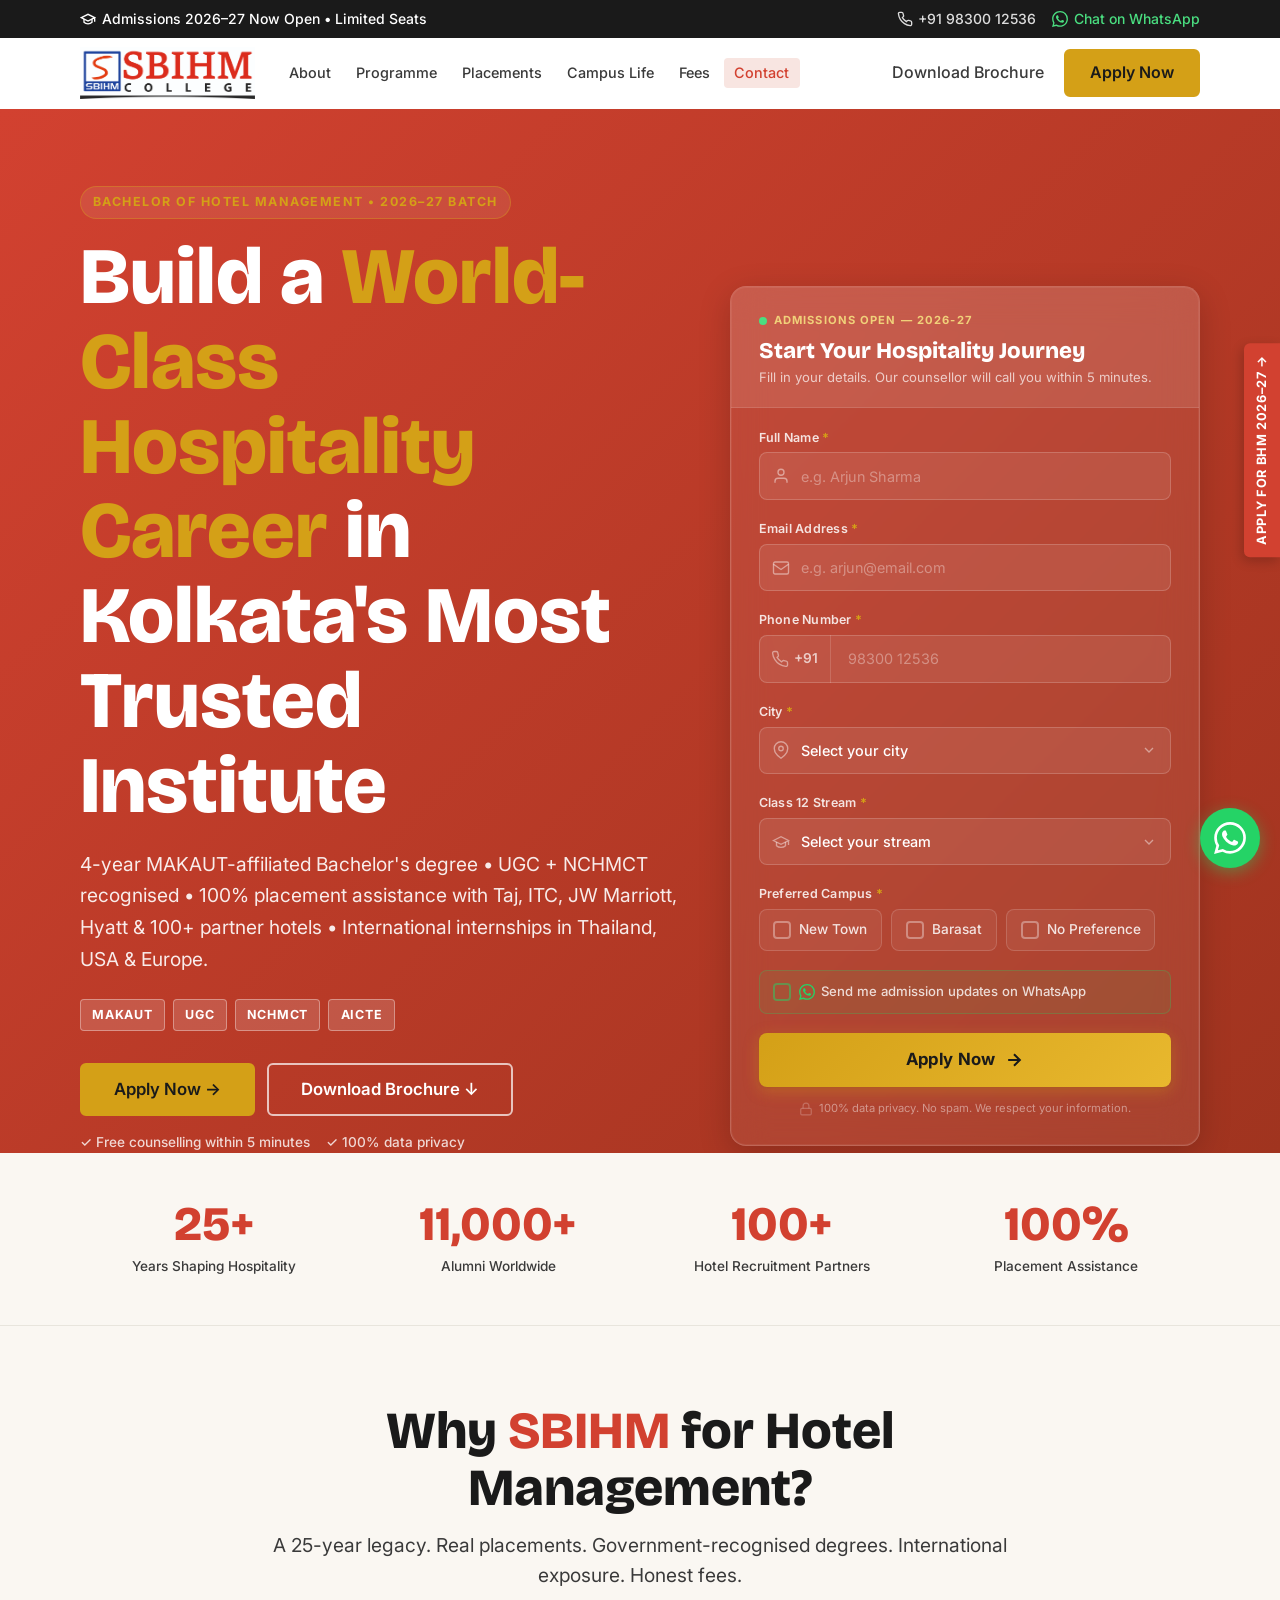
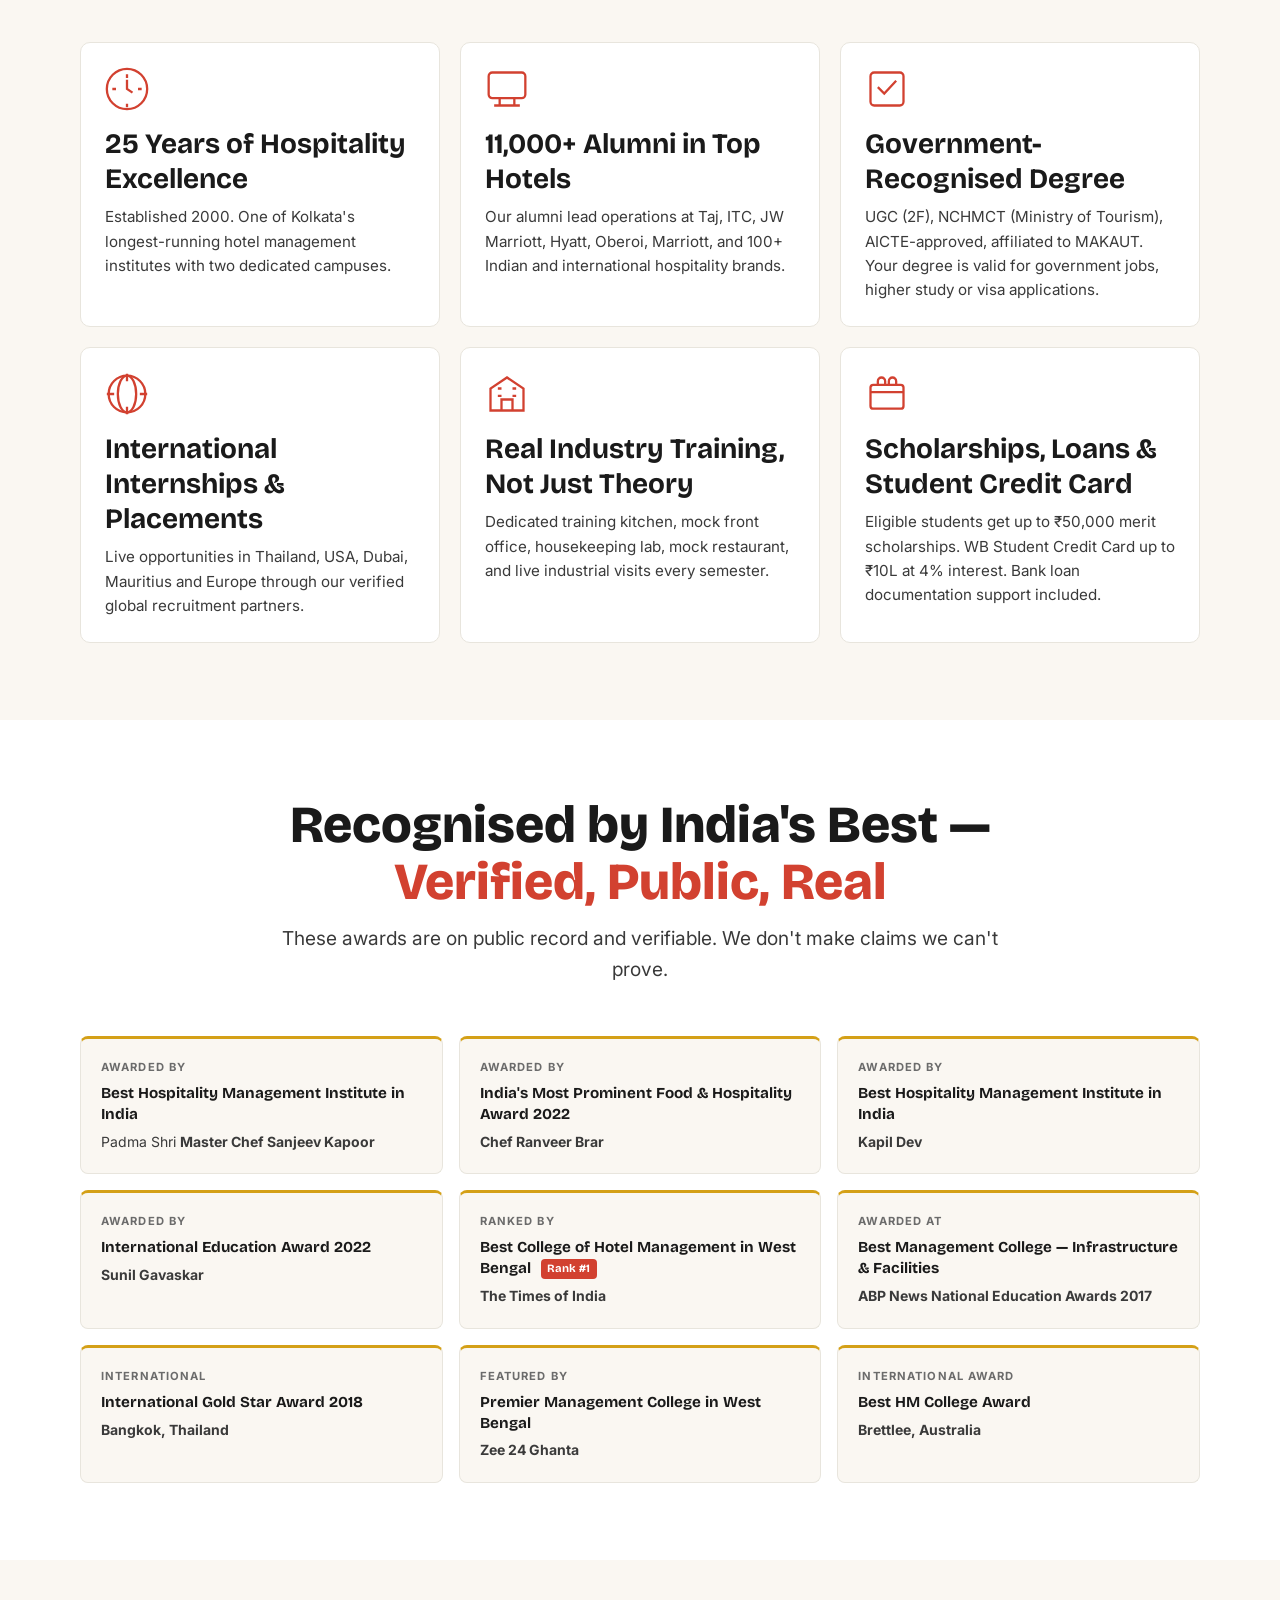
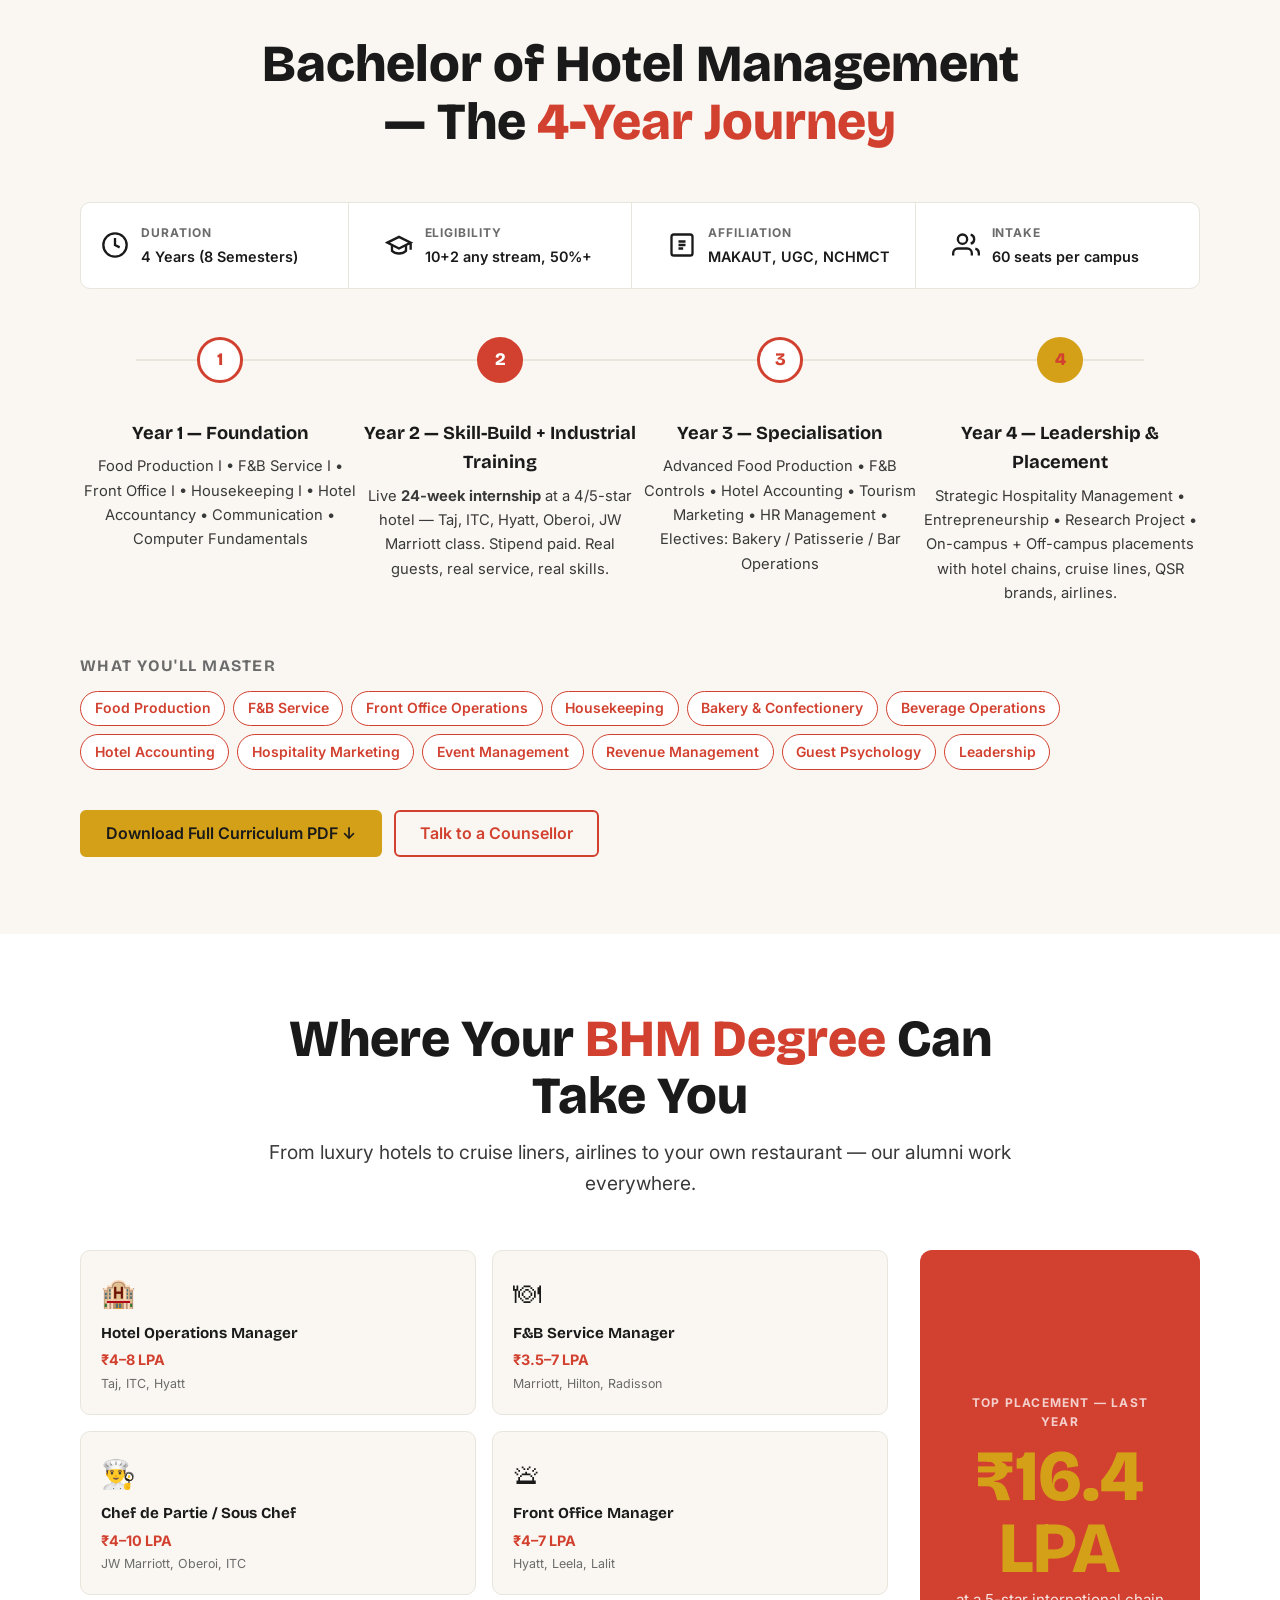
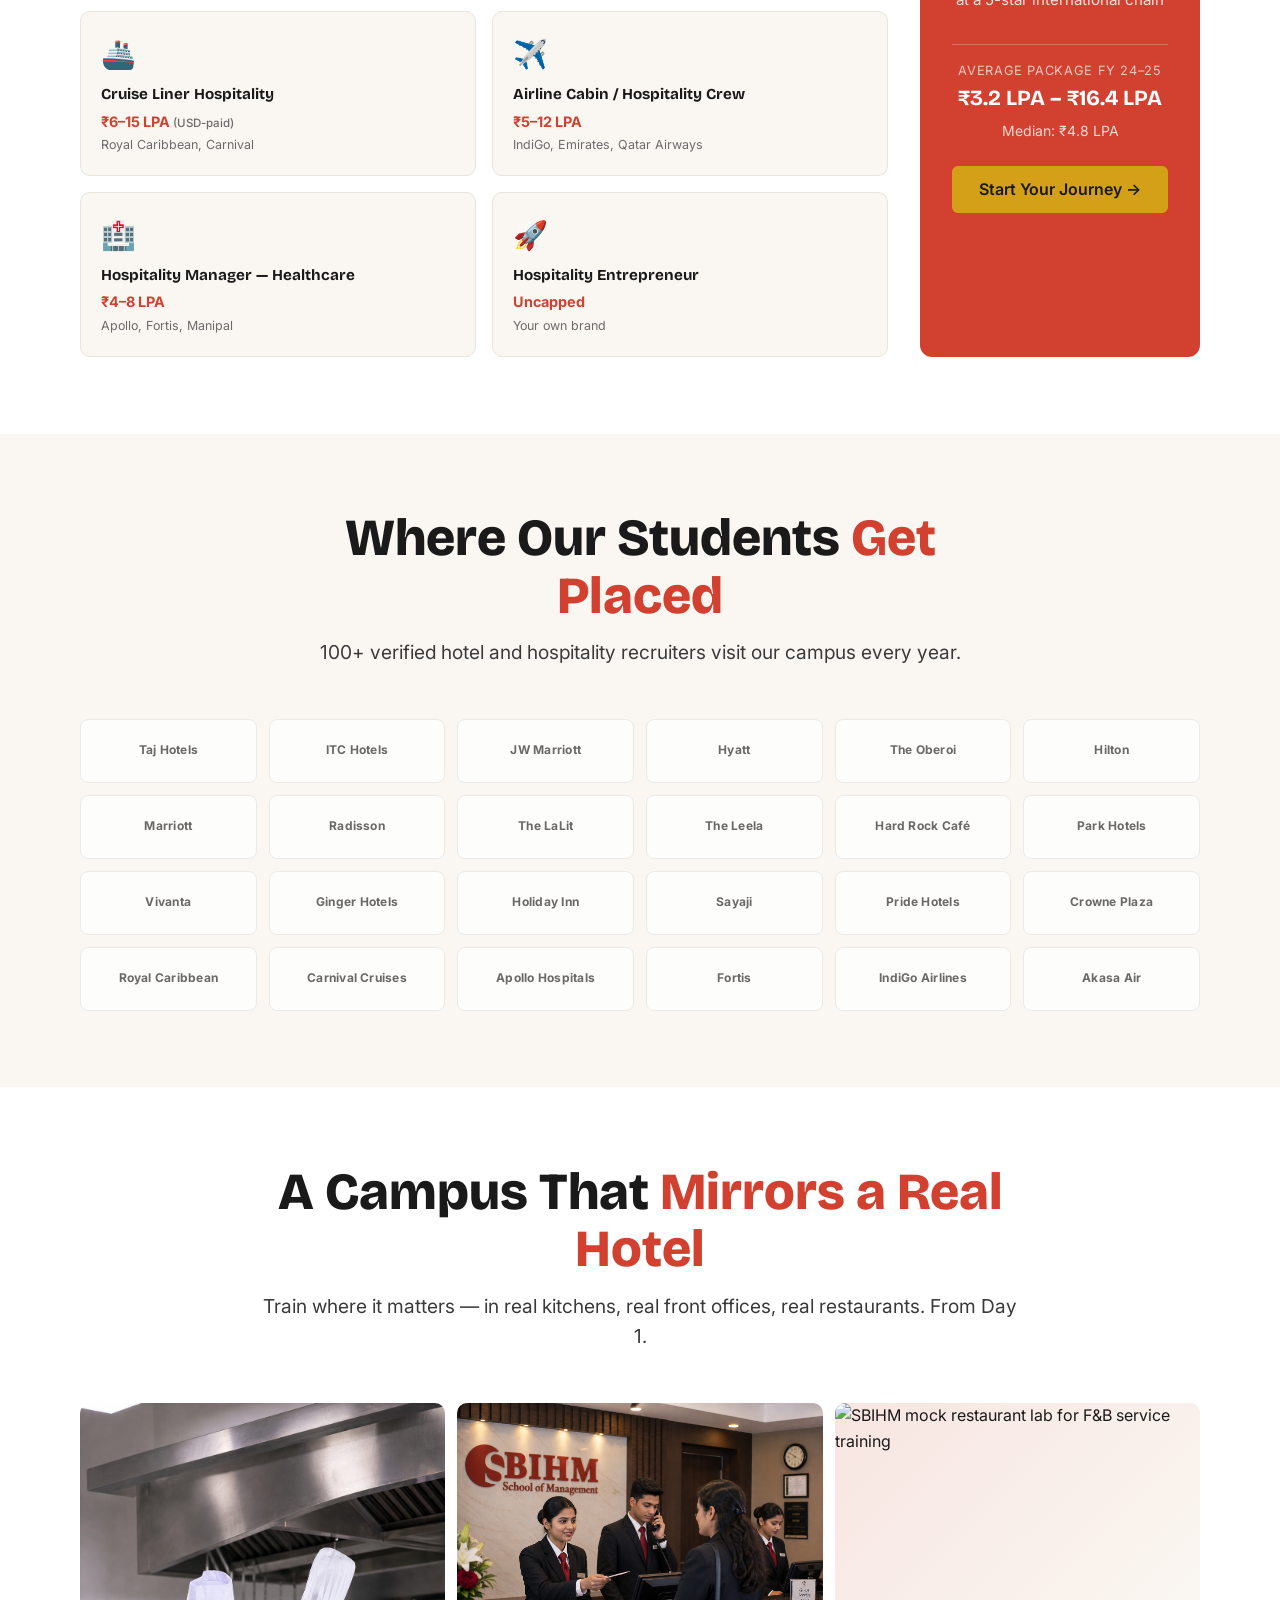
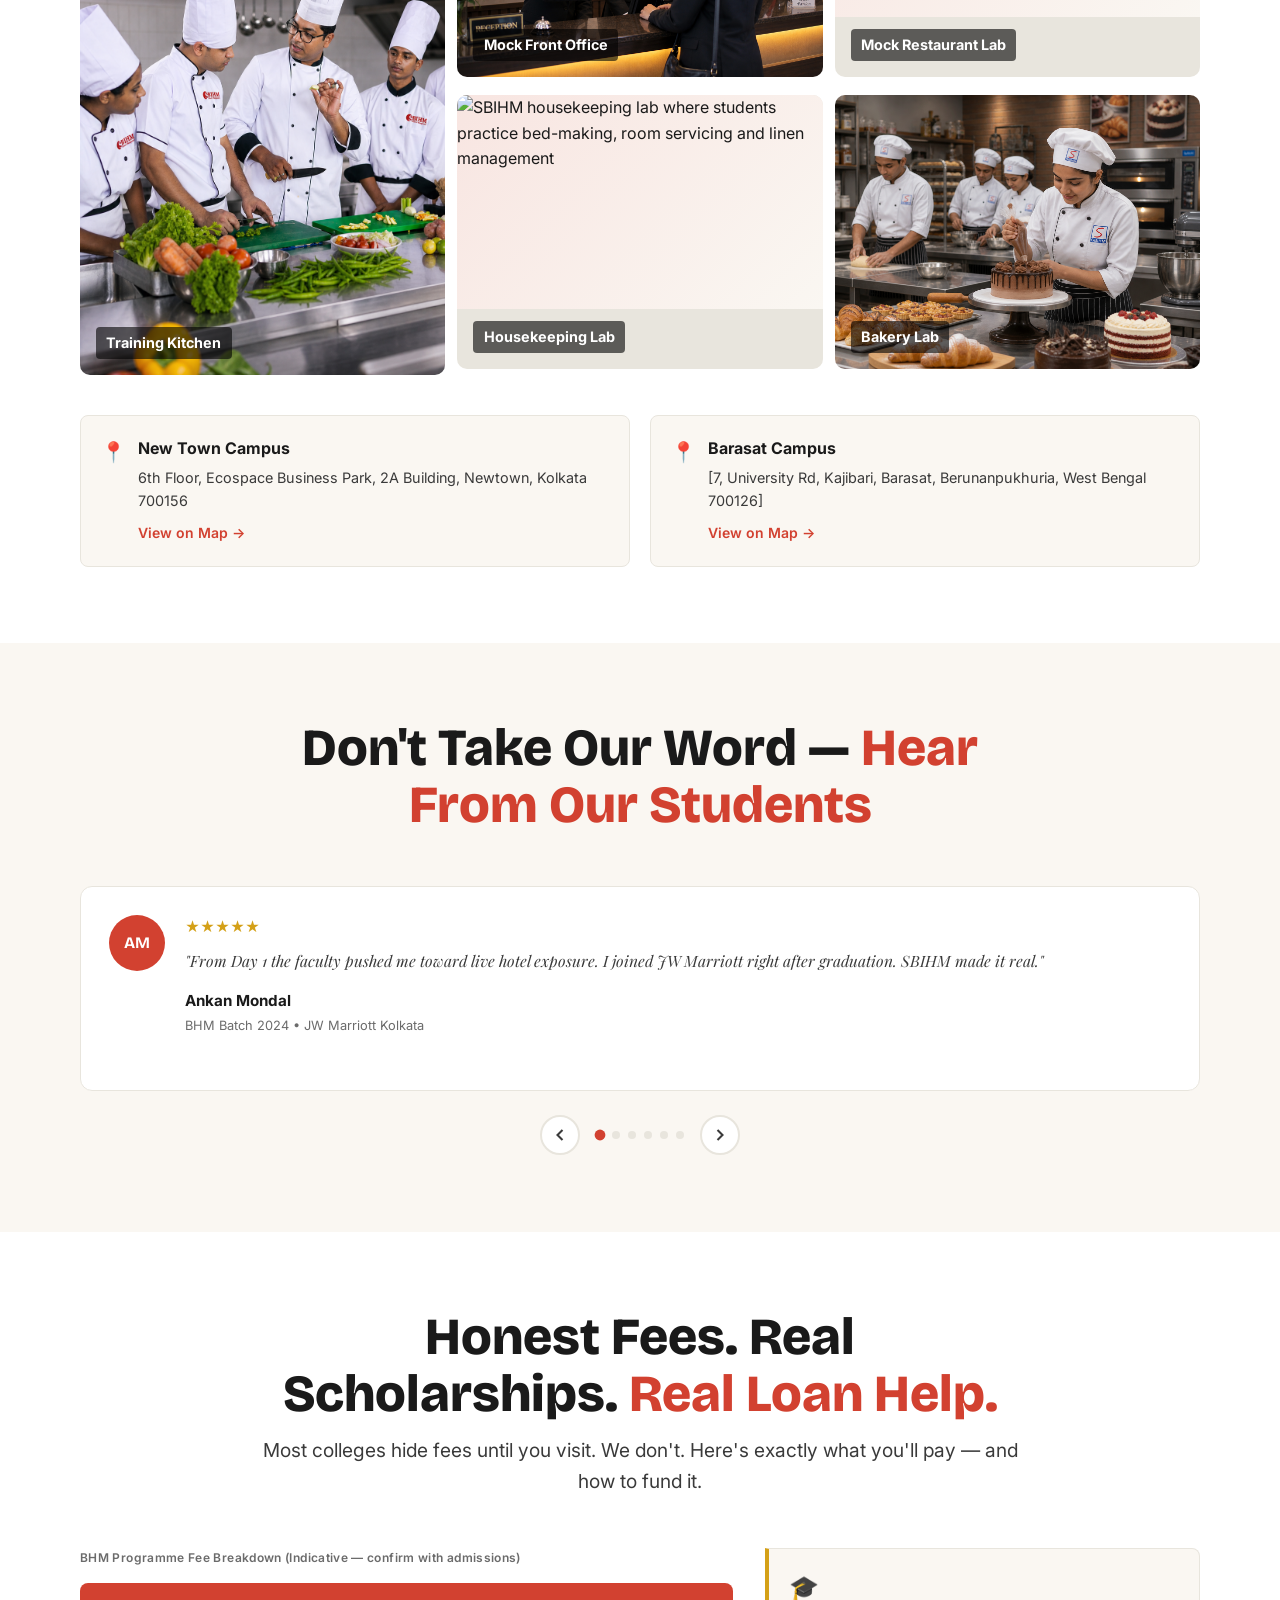
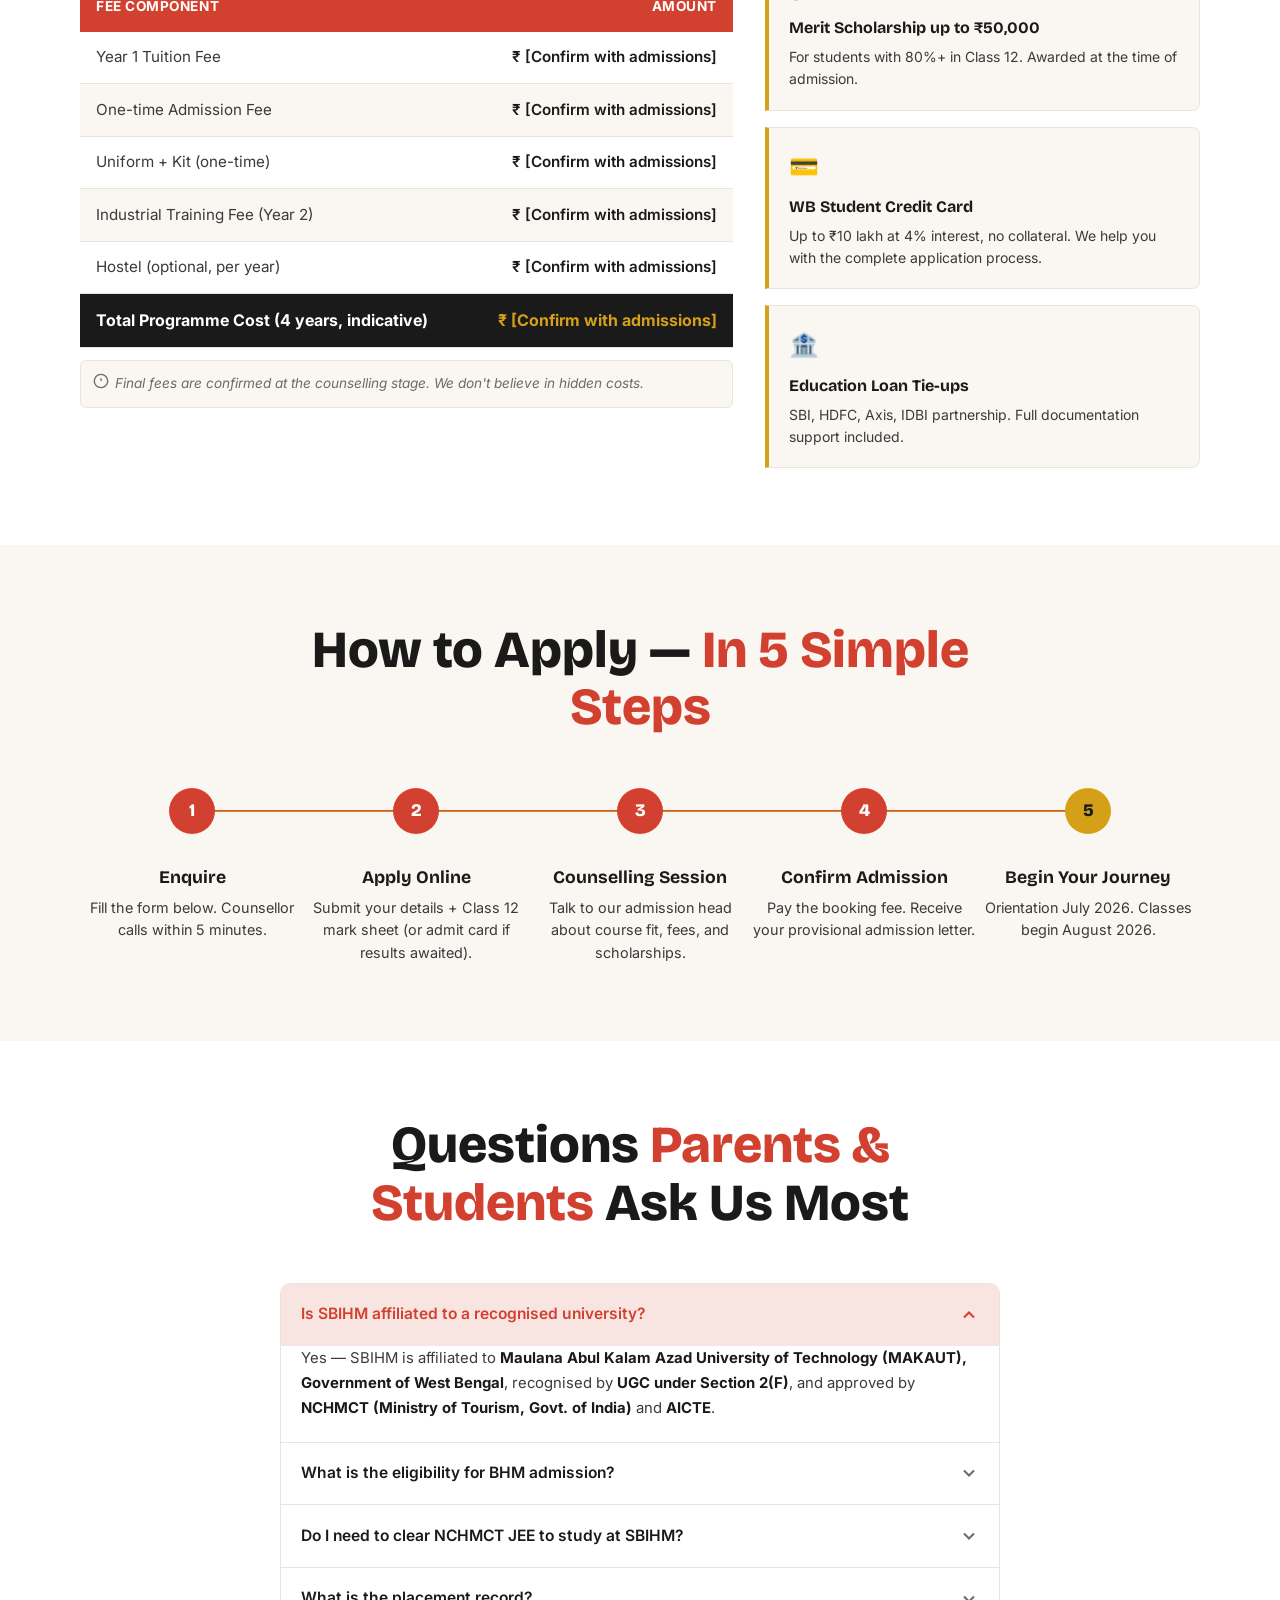
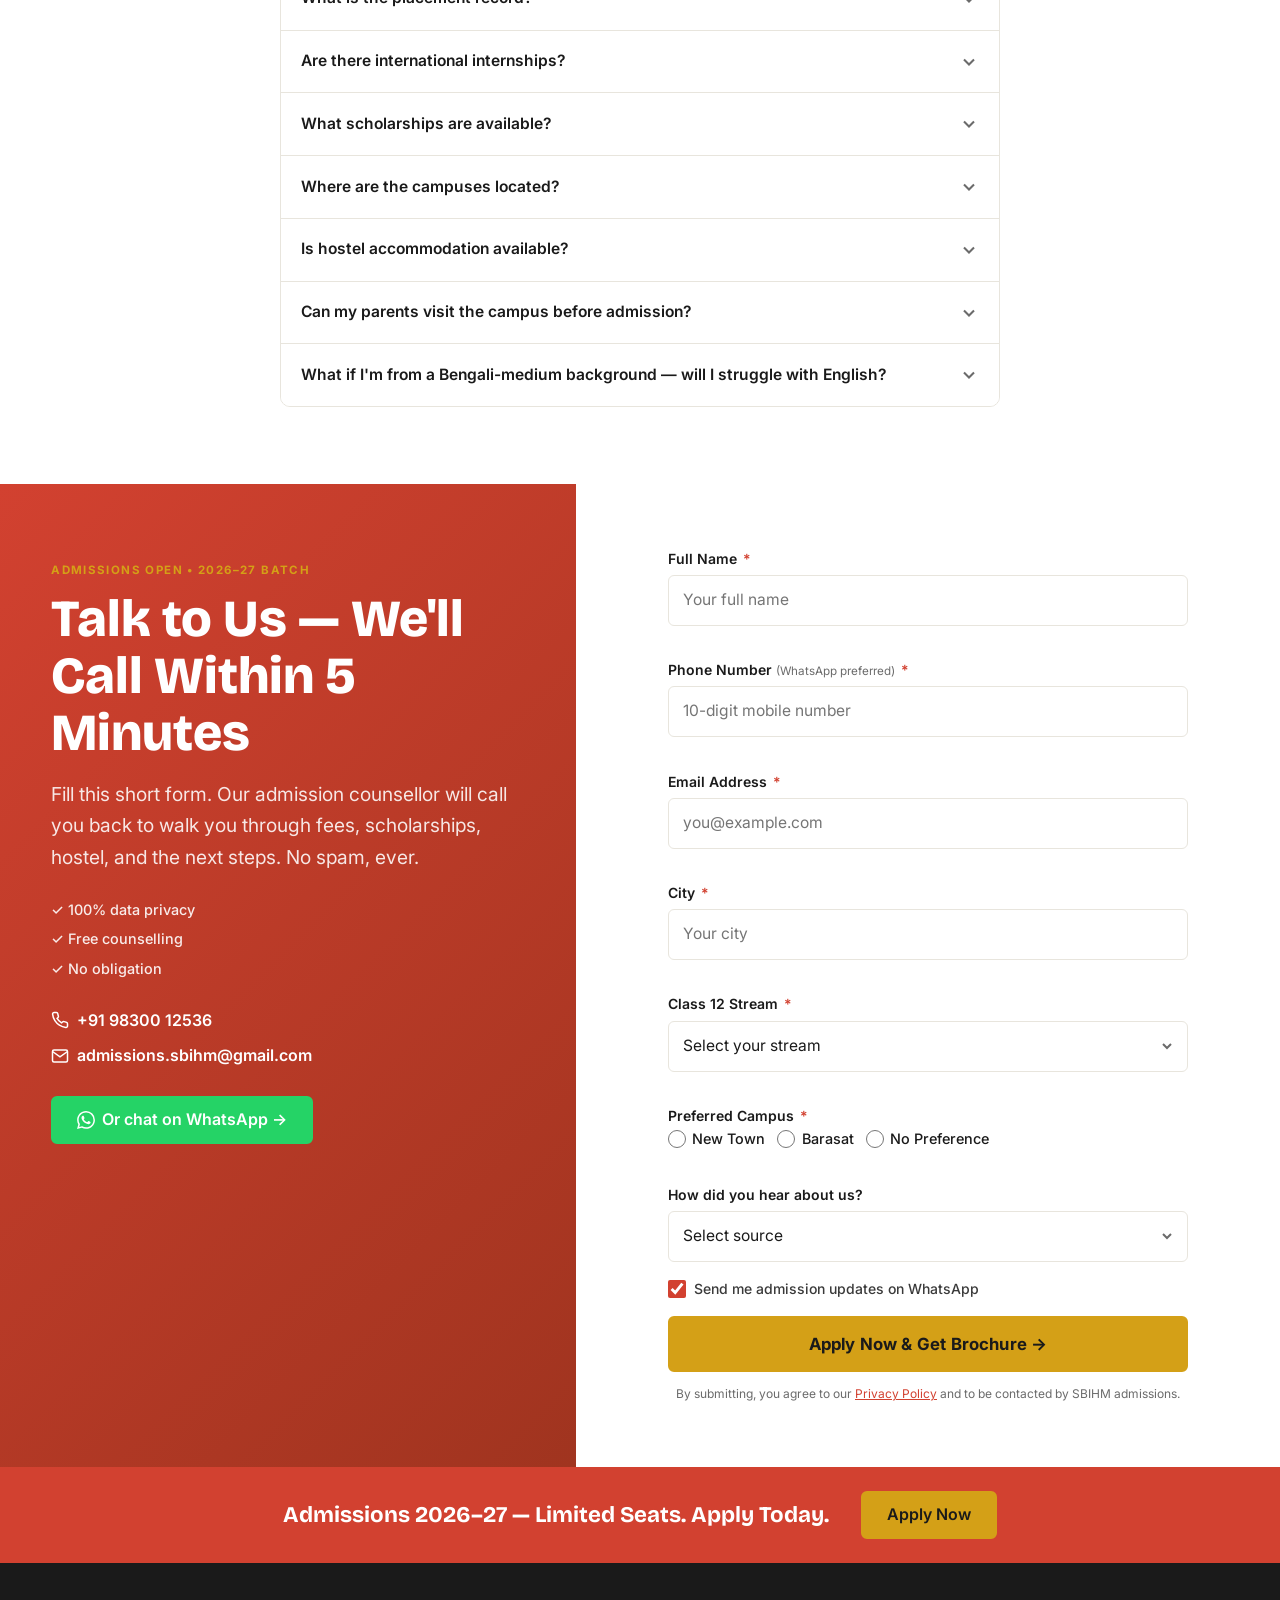
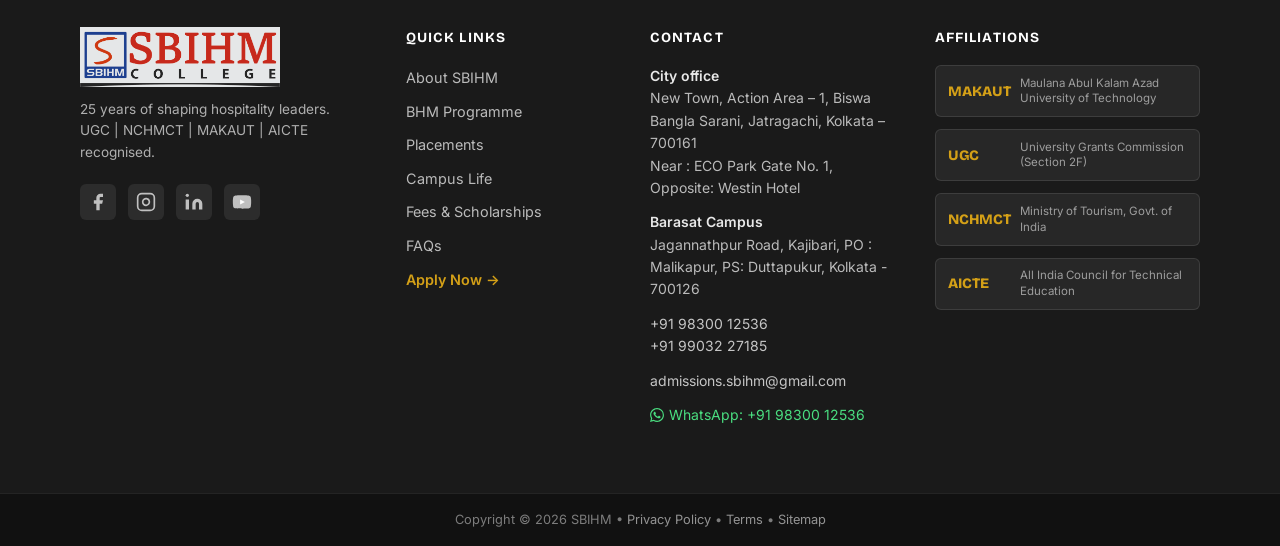
==== index.html @ 6ff7ac9a "My First Commit" ====
<!DOCTYPE html>
<html lang="en">

<head>
  <meta charset="UTF-8">
  <meta name="viewport" content="width=device-width, initial-scale=1.0">
  <title>Bachelor of Hotel Management (BHM) in Kolkata — SBIHM | Admissions 2026-27</title>
  <meta name="description"
    content="Apply for SBIHM's 4-year Bachelor of Hotel Management programme in Kolkata. MAKAUT, UGC, NCHMCT recognised. 100% placement assistance with Taj, ITC, JW Marriott, Hyatt and 100+ hotel partners. International internships. Scholarships available.">
  <meta name="robots" content="index, follow, max-image-preview:large">
  <link rel="canonical" href="https://sbihm.in/hotel-management/">

  <!-- Open Graph -->
  <meta property="og:title" content="Bachelor of Hotel Management — SBIHM Kolkata | Admissions 2026-27">
  <meta property="og:description"
    content="Build a world-class hospitality career with SBIHM's MAKAUT-affiliated BHM programme. 100% placement assistance. International internships.">
  <meta property="og:image" content="https://sbihm.in/assets/og-bhm-2026.jpg">
  <meta property="og:url" content="https://sbihm.in/hotel-management/">
  <meta property="og:type" content="website">
  <meta name="twitter:card" content="summary_large_image">

  <!-- Google Fonts -->
  <link rel="preconnect" href="https://fonts.googleapis.com">
  <link rel="preconnect" href="https://fonts.gstatic.com" crossorigin>
  <link
    href="https://fonts.googleapis.com/css2?family=Playfair+Display:wght@600;700;800&family=Inter:wght@400;500;600;700&family=Bricolage+Grotesque:opsz,wght@12..96,600;12..96,700;12..96,800&display=swap"
    rel="stylesheet">

  <!-- Preload hero image -->
  <link rel="preload" as="image" href="assets/hero-student.jpg">

  <!-- Google Tag Manager - PASTE GTM ID FROM PLAN D BEFORE GO-LIVE -->
  <!-- <script>(function(w,d,s,l,i){w[l]=w[l]||[];w[l].push({'gtm.start':new Date().getTime(),event:'gtm.js'});var f=d.getElementsByTagName(s)[0],j=d.createElement(s),dl=l!='dataLayer'?'&l='+l:'';j.async=true;j.src='https://www.googletagmanager.com/gtm.js?id='+i+dl;f.parentNode.insertBefore(j,f);})(window,document,'script','dataLayer','GTM-XXXXXXX');</script> -->

  <!-- Meta Pixel - PASTE PIXEL ID FROM PLAN D BEFORE GO-LIVE -->
  <!-- <script>!function(f,b,e,v,n,t,s){...}('XXXXXXXXXXXXXXX');</script> -->

  <!-- Google Ads conversion tag - PASTE CONVERSION ID -->
  <!-- <script async src="https://www.googletagmanager.com/gtag/js?id=AW-XXXXXXXXX"></script> -->

  <link rel="stylesheet" href="styles.css">

  <!-- Critical CSS inlined for hero -->
  <style>
    :root {
      --sbihm-red: #D24130;
      --sbihm-red-dark: #A0341F;
      --sbihm-red-soft: #F8E5E1;
      --sbihm-black: #1A1A1A;
      --sbihm-charcoal: #3A3A3A;
      --sbihm-gold: #D4A017;
      --sbihm-gold-light: #F0D17A;
      --sbihm-cream: #FAF7F2;
      --sbihm-paper: #FFFFFF;
      --sbihm-line: #E8E5DD;
      --sbihm-mute: #6B6B6B;
      --sbihm-success: #2E7D32;
      --sbihm-shadow: 0 8px 30px rgba(26, 26, 26, 0.08);
      --sbihm-shadow-lg: 0 20px 60px rgba(26, 26, 26, 0.12);
      --font-display: 'Bricolage Grotesque', 'Playfair Display', Georgia, serif;
      --font-serif: 'Playfair Display', Georgia, serif;
      --font-body: 'Inter', -apple-system, BlinkMacSystemFont, sans-serif;
      --fs-h1: clamp(2.5rem, 5vw + 1rem, 5rem);
      --fs-h2: clamp(2rem, 3vw + 1rem, 3.25rem);
      --fs-h3: clamp(1.4rem, 1.5vw + 0.8rem, 1.75rem);
      --fs-lead: clamp(1.05rem, 0.5vw + 0.95rem, 1.2rem);
      --fs-body: 1rem;
      --fs-small: 0.875rem;
    }

    *,
    *::before,
    *::after {
      box-sizing: border-box;
      margin: 0;
      padding: 0;
    }

    body {
      font-family: var(--font-body);
      color: var(--sbihm-black);
      background: var(--sbihm-paper);
      line-height: 1.6;
    }

    .hero {
      min-height: 88vh;
      background: linear-gradient(135deg, #D24130 0%, #A0341F 100%);
    }
  </style>
</head>

<body>

  <!-- Google Tag Manager (noscript) -->
  <!-- <noscript><iframe src="https://www.googletagmanager.com/ns.html?id=GTM-XXXXXXX" height="0" width="0" style="display:none;visibility:hidden"></iframe></noscript> -->

  <!-- Skip to content (accessibility) -->
  <a href="#main-content" class="skip-link">Skip to main content</a>

  <!-- Success Notification Toast -->
  <div class="success-toast" id="hero-form-success" role="alert" aria-live="assertive" hidden>
    <div class="success-toast__icon" aria-hidden="true">
      <svg viewBox="0 0 24 24" fill="none" stroke="currentColor" stroke-width="2.5" width="28" height="28">
        <circle cx="12" cy="12" r="10" />
        <path d="M9 12l2 2 4-4" />
      </svg>
    </div>
    <div class="success-toast__content">
      <h3 class="success-toast__title">Application Received!</h3>
      <p class="success-toast__text">Our counsellor will reach out to you within 5 minutes. Check your WhatsApp for
        updates.</p>
    </div>
    <button class="success-toast__close" id="toast-close-btn" aria-label="Dismiss notification">
      <svg viewBox="0 0 24 24" fill="none" stroke="currentColor" stroke-width="2" width="18" height="18">
        <line x1="18" y1="6" x2="6" y2="18" />
        <line x1="6" y1="6" x2="18" y2="18" />
      </svg>
    </button>
    <div class="success-toast__progress" aria-hidden="true"></div>
  </div>

  <!-- ===== SECTION 1: Top Utility Bar ===== -->
  <div class="utility-bar" role="banner" aria-label="Admissions announcement">
    <div class="utility-bar__inner">
      <span class="utility-bar__announce">
        <svg class="icon icon--sm" aria-hidden="true" viewBox="0 0 24 24" fill="none" stroke="currentColor"
          stroke-width="2">
          <path d="M22 10v6M2 10l10-5 10 5-10 5z" />
          <path d="M6 12v5c3 3 9 3 12 0v-5" />
        </svg>
        Admissions 2026–27 Now Open &bull; Limited Seats
      </span>
      <div class="utility-bar__contact">
        <a href="tel:+919830012536" class="utility-bar__link" aria-label="Call SBIHM admissions"
          data-track="phone_click">
          <svg class="icon icon--sm" aria-hidden="true" viewBox="0 0 24 24" fill="none" stroke="currentColor"
            stroke-width="2">
            <path
              d="M22 16.92v3a2 2 0 01-2.18 2 19.79 19.79 0 01-8.63-3.07 19.5 19.5 0 01-6-6 19.79 19.79 0 01-3.07-8.67A2 2 0 014.11 2h3a2 2 0 012 1.72c.127.96.361 1.903.7 2.81a2 2 0 01-.45 2.11L8.09 9.91a16 16 0 006 6l1.27-1.27a2 2 0 012.11-.45c.907.339 1.85.573 2.81.7A2 2 0 0122 16.92z" />
          </svg>
          +91 98300 12536
        </a>
        <a href="https://wa.me/919830012536" class="utility-bar__link utility-bar__whatsapp" target="_blank"
          rel="noopener noreferrer" aria-label="Chat on WhatsApp" data-track="whatsapp_click">
          <svg class="icon icon--sm" aria-hidden="true" viewBox="0 0 24 24" fill="currentColor">
            <path
              d="M17.472 14.382c-.297-.149-1.758-.867-2.03-.967-.273-.099-.471-.148-.67.15-.197.297-.767.966-.94 1.164-.173.199-.347.223-.644.075-.297-.15-1.255-.463-2.39-1.475-.883-.788-1.48-1.761-1.653-2.059-.173-.297-.018-.458.13-.606.134-.133.298-.347.446-.52.149-.174.198-.298.298-.497.099-.198.05-.371-.025-.52-.075-.149-.669-1.612-.916-2.207-.242-.579-.487-.5-.669-.51-.173-.008-.371-.01-.57-.01-.198 0-.52.074-.792.372-.272.297-1.04 1.016-1.04 2.479 0 1.462 1.065 2.875 1.213 3.074.149.198 2.096 3.2 5.077 4.487.709.306 1.262.489 1.694.625.712.227 1.36.195 1.871.118.571-.085 1.758-.719 2.006-1.413.248-.694.248-1.289.173-1.413-.074-.124-.272-.198-.57-.347m-5.421 7.403h-.004a9.87 9.87 0 01-5.031-1.378l-.361-.214-3.741.982.998-3.648-.235-.374a9.86 9.86 0 01-1.51-5.26c.001-5.45 4.436-9.884 9.888-9.884 2.64 0 5.122 1.03 6.988 2.898a9.825 9.825 0 012.893 6.994c-.003 5.45-4.437 9.884-9.885 9.884m8.413-18.297A11.815 11.815 0 0012.05 0C5.495 0 .16 5.335.157 11.892c0 2.096.547 4.142 1.588 5.945L.057 24l6.305-1.654a11.882 11.882 0 005.683 1.448h.005c6.554 0 11.89-5.335 11.893-11.893a11.821 11.821 0 00-3.48-8.413z" />
          </svg>
          Chat on WhatsApp
        </a>
      </div>
    </div>
  </div>

  <!-- ===== SECTION 2: Sticky Main Header ===== -->
  <header class="site-header" id="site-header" role="banner">
    <div class="site-header__inner">
      <a href="#" class="site-header__logo" aria-label="SBIHM Home">
        <!-- Replace with actual logo: assets/sbihm-logo.png -->
        <img src="assets/images/sbihm-logo.jpg" alt="SBIHM — Subhas Bose Institute of Hotel Management, Kolkata"
          width="200" height="52" loading="eager">
      </a>
      <nav class="site-nav" id="site-nav" aria-label="Main navigation">
        <ul class="site-nav__list" role="list">
          <li><a href="#about" class="site-nav__link">About</a></li>
          <li><a href="#programme" class="site-nav__link">Programme</a></li>
          <li><a href="#placements" class="site-nav__link">Placements</a></li>
          <li><a href="#campus" class="site-nav__link">Campus Life</a></li>
          <li><a href="#fees" class="site-nav__link">Fees</a></li>
          <li><a href="#apply" class="site-nav__link">Contact</a></li>
        </ul>
      </nav>
      <div class="site-header__actions">
        <button class="btn btn--text" id="brochure-trigger" aria-haspopup="dialog">Download Brochure</button>
        <a href="#apply" class="btn btn--gold" data-track="apply_cta_click" data-cta-location="header">Apply Now</a>
      </div>
      <button class="hamburger" id="hamburger" aria-expanded="false" aria-controls="mobile-drawer"
        aria-label="Open navigation menu">
        <span class="hamburger__bar"></span>
        <span class="hamburger__bar"></span>
        <span class="hamburger__bar"></span>
      </button>
    </div>
  </header>

  <!-- Mobile Nav Drawer -->
  <div class="mobile-drawer" id="mobile-drawer" aria-hidden="true" role="dialog" aria-label="Navigation menu">
    <div class="mobile-drawer__backdrop" id="drawer-backdrop"></div>
    <div class="mobile-drawer__panel">
      <button class="mobile-drawer__close" id="drawer-close" aria-label="Close navigation menu">
        <svg viewBox="0 0 24 24" fill="none" stroke="currentColor" stroke-width="2" width="24" height="24"
          aria-hidden="true">
          <line x1="18" y1="6" x2="6" y2="18" />
          <line x1="6" y1="6" x2="18" y2="18" />
        </svg>
      </button>
      <nav aria-label="Mobile navigation">
        <ul class="mobile-drawer__list" role="list">
          <li><a href="#about" class="mobile-drawer__link">About</a></li>
          <li><a href="#programme" class="mobile-drawer__link">Programme</a></li>
          <li><a href="#placements" class="mobile-drawer__link">Placements</a></li>
          <li><a href="#campus" class="mobile-drawer__link">Campus Life</a></li>
          <li><a href="#fees" class="mobile-drawer__link">Fees</a></li>
          <li><a href="#apply" class="mobile-drawer__link">Contact</a></li>
        </ul>
      </nav>
      <div class="mobile-drawer__ctas">
        <button class="btn btn--outline-red btn--full" id="brochure-trigger-mobile">Download Brochure</button>
        <a href="#apply" class="btn btn--gold btn--full" data-track="apply_cta_click"
          data-cta-location="mobile-drawer">Apply Now — 2026 Batch</a>
      </div>
    </div>
  </div>

  <!-- ===== SECTION 3: Floating Side CTA (desktop) ===== -->
  <a href="#apply" class="side-cta" aria-label="Apply for BHM 2026–27" data-track="apply_cta_click"
    data-cta-location="side-pill">
    <span>Apply for BHM 2026–27 →</span>
  </a>

  <!-- Mobile bottom CTA bar -->
  <div class="mobile-bottom-cta" role="complementary" aria-label="Apply now">
    <a href="#apply" class="mobile-bottom-cta__link" data-track="apply_cta_click" data-cta-location="mobile-bottom-bar">
      Apply Now — 2026 Batch
    </a>
  </div>

  <!-- ===== SECTION 4: WhatsApp Floating Button ===== -->
  <a href="https://wa.me/919830012536?text=Hi%20SBIHM%2C%20I%27m%20interested%20in%20the%20Hotel%20Management%20course"
    class="whatsapp-fab" target="_blank" rel="noopener noreferrer" aria-label="Chat with our counsellor on WhatsApp"
    data-track="whatsapp_click">
    <svg class="whatsapp-fab__icon" viewBox="0 0 24 24" fill="white" aria-hidden="true">
      <path
        d="M17.472 14.382c-.297-.149-1.758-.867-2.03-.967-.273-.099-.471-.148-.67.15-.197.297-.767.966-.94 1.164-.173.199-.347.223-.644.075-.297-.15-1.255-.463-2.39-1.475-.883-.788-1.48-1.761-1.653-2.059-.173-.297-.018-.458.13-.606.134-.133.298-.347.446-.52.149-.174.198-.298.298-.497.099-.198.05-.371-.025-.52-.075-.149-.669-1.612-.916-2.207-.242-.579-.487-.5-.669-.51-.173-.008-.371-.01-.57-.01-.198 0-.52.074-.792.372-.272.297-1.04 1.016-1.04 2.479 0 1.462 1.065 2.875 1.213 3.074.149.198 2.096 3.2 5.077 4.487.709.306 1.262.489 1.694.625.712.227 1.36.195 1.871.118.571-.085 1.758-.719 2.006-1.413.248-.694.248-1.289.173-1.413-.074-.124-.272-.198-.57-.347m-5.421 7.403h-.004a9.87 9.87 0 01-5.031-1.378l-.361-.214-3.741.982.998-3.648-.235-.374a9.86 9.86 0 01-1.51-5.26c.001-5.45 4.436-9.884 9.888-9.884 2.64 0 5.122 1.03 6.988 2.898a9.825 9.825 0 012.893 6.994c-.003 5.45-4.437 9.884-9.885 9.884m8.413-18.297A11.815 11.815 0 0012.05 0C5.495 0 .16 5.335.157 11.892c0 2.096.547 4.142 1.588 5.945L.057 24l6.305-1.654a11.882 11.882 0 005.683 1.448h.005c6.554 0 11.89-5.335 11.893-11.893a11.821 11.821 0 00-3.48-8.413z" />
    </svg>
    <span class="whatsapp-fab__tooltip">Chat with our counsellor</span>
  </a>

  <!-- ===== MAIN CONTENT ===== -->
  <main id="main-content">

    <!-- ===== SECTION 5: HERO ===== -->
    <section class="hero" aria-labelledby="hero-headline">
      <div class="hero__inner">
        <div class="hero__content">
          <p class="hero__pre-headline">
            <span>Bachelor of Hotel Management &bull; 2026–27 Batch</span>
          </p>
          <h1 class="hero__headline" id="hero-headline">
            Build a <span class="text-gold">World-Class Hospitality Career</span> in Kolkata's Most Trusted Institute
          </h1>
          <p class="hero__sub">
            4-year MAKAUT-affiliated Bachelor's degree &bull; UGC + NCHMCT recognised &bull; 100% placement assistance
            with Taj, ITC, JW Marriott, Hyatt &amp; 100+ partner hotels &bull; International internships in Thailand,
            USA &amp; Europe.
          </p>
          <div class="hero__badges" aria-label="Recognitions and accreditations">
            <span class="hero__badge">MAKAUT</span>
            <span class="hero__badge">UGC</span>
            <span class="hero__badge">NCHMCT</span>
            <span class="hero__badge">AICTE</span>
          </div>
          <div class="hero__ctas">
            <a href="#apply" class="btn btn--gold btn--large" data-track="apply_cta_click"
              data-cta-location="hero-primary">
              Apply Now →
            </a>
            <button class="btn btn--outline-white btn--large" id="brochure-trigger-hero">
              Download Brochure ↓
            </button>
          </div>
          <p class="hero__trust-micro">
            <span>&#10003; Free counselling within 5 minutes</span>
            <span>&#10003; 100% data privacy</span>
          </p>
        </div>
        <div class="hero__visual">
          <!-- Replace with real SBIHM student photo in chef whites or hotel uniform -->
          <div class="hero__image-wrap">
            <div class="hero-form" id="hero-form-container">
              <div class="hero-form__header">
                <div class="hero-form__badge-strip">
                  <span class="hero-form__live-dot"></span>
                  <span>Admissions Open — 2026-27</span>
                </div>
                <h2 class="hero-form__title">Start Your Hospitality Journey</h2>
                <p class="hero-form__subtitle">Fill in your details. Our counsellor will call you within 5 minutes.</p>
              </div>

              <form class="hero-form__body" id="hero-enquiry-form" novalidate>
                <!-- Full Name -->
                <div class="hero-form__group" id="field-fullname">
                  <label for="hf-fullname" class="hero-form__label">Full Name <span
                      class="hero-form__req">*</span></label>
                  <div class="hero-form__input-wrap">
                    <svg class="hero-form__field-icon" viewBox="0 0 24 24" fill="none" stroke="currentColor"
                      stroke-width="1.8" width="18" height="18" aria-hidden="true">
                      <path d="M20 21v-2a4 4 0 00-4-4H8a4 4 0 00-4 4v2" />
                      <circle cx="12" cy="7" r="4" />
                    </svg>
                    <input type="text" id="hf-fullname" name="fullname" class="hero-form__input"
                      placeholder="e.g. Arjun Sharma" required autocomplete="name">
                  </div>
                  <span class="hero-form__error" id="err-fullname" role="alert" aria-live="polite"></span>
                </div>

                <!-- Email -->
                <div class="hero-form__group" id="field-email">
                  <label for="hf-email" class="hero-form__label">Email Address <span
                      class="hero-form__req">*</span></label>
                  <div class="hero-form__input-wrap">
                    <svg class="hero-form__field-icon" viewBox="0 0 24 24" fill="none" stroke="currentColor"
                      stroke-width="1.8" width="18" height="18" aria-hidden="true">
                      <rect x="2" y="4" width="20" height="16" rx="2" />
                      <path d="M22 7l-10 7L2 7" />
                    </svg>
                    <input type="email" id="hf-email" name="email" class="hero-form__input"
                      placeholder="e.g. arjun@email.com" required autocomplete="email">
                  </div>
                  <span class="hero-form__error" id="err-email" role="alert" aria-live="polite"></span>
                </div>

                <!-- Phone Number -->
                <div class="hero-form__group" id="field-phone">
                  <label for="hf-phone" class="hero-form__label">Phone Number <span
                      class="hero-form__req">*</span></label>
                  <div class="hero-form__input-wrap hero-form__input-wrap--phone">
                    <span class="hero-form__phone-prefix">
                      <svg class="hero-form__field-icon" viewBox="0 0 24 24" fill="none" stroke="currentColor"
                        stroke-width="1.8" width="18" height="18" aria-hidden="true">
                        <path
                          d="M22 16.92v3a2 2 0 01-2.18 2 19.79 19.79 0 01-8.63-3.07 19.5 19.5 0 01-6-6A19.79 19.79 0 012.12 4.11 2 2 0 014.11 2h3a2 2 0 012 1.72c.127.96.361 1.903.7 2.81a2 2 0 01-.45 2.11L8.09 9.91a16 16 0 006 6l1.27-1.27a2 2 0 012.11-.45c.907.339 1.85.573 2.81.7A2 2 0 0122 16.92z" />
                      </svg>
                      +91
                    </span>
                    <input type="tel" id="hf-phone" name="phone" class="hero-form__input hero-form__input--phone"
                      placeholder="98300 12536" required autocomplete="tel-national" pattern="[0-9]{10}" maxlength="10"
                      inputmode="numeric">
                  </div>
                  <span class="hero-form__error" id="err-phone" role="alert" aria-live="polite"></span>
                </div>

                <!-- City -->
                <div class="hero-form__group" id="field-city">
                  <label for="hf-city" class="hero-form__label">City <span class="hero-form__req">*</span></label>
                  <div class="hero-form__input-wrap hero-form__input-wrap--select">
                    <svg class="hero-form__field-icon" viewBox="0 0 24 24" fill="none" stroke="currentColor"
                      stroke-width="1.8" width="18" height="18" aria-hidden="true">
                      <path d="M21 10c0 7-9 13-9 13s-9-6-9-13a9 9 0 0118 0z" />
                      <circle cx="12" cy="10" r="3" />
                    </svg>
                    <select id="hf-city" name="city" class="hero-form__input hero-form__select" required>
                      <option value="" disabled selected>Select your city</option>
                      <optgroup label="Metro Cities">
                        <option value="Kolkata">Kolkata</option>
                        <option value="Delhi">Delhi / NCR</option>
                        <option value="Mumbai">Mumbai</option>
                        <option value="Bengaluru">Bengaluru</option>
                        <option value="Chennai">Chennai</option>
                        <option value="Hyderabad">Hyderabad</option>
                        <option value="Pune">Pune</option>
                        <option value="Ahmedabad">Ahmedabad</option>
                      </optgroup>
                      <optgroup label="West Bengal">
                        <option value="Howrah">Howrah</option>
                        <option value="Durgapur">Durgapur</option>
                        <option value="Siliguri">Siliguri</option>
                        <option value="Asansol">Asansol</option>
                        <option value="Barasat">Barasat</option>
                        <option value="Kharagpur">Kharagpur</option>
                        <option value="Haldia">Haldia</option>
                        <option value="Bardhaman">Bardhaman</option>
                        <option value="Malda">Malda</option>
                        <option value="Kalyani">Kalyani</option>
                        <option value="Hooghly">Hooghly</option>
                      </optgroup>
                      <optgroup label="East India">
                        <option value="Patna">Patna</option>
                        <option value="Ranchi">Ranchi</option>
                        <option value="Bhubaneswar">Bhubaneswar</option>
                        <option value="Guwahati">Guwahati</option>
                        <option value="Jamshedpur">Jamshedpur</option>
                        <option value="Cuttack">Cuttack</option>
                        <option value="Rourkela">Rourkela</option>
                        <option value="Dhanbad">Dhanbad</option>
                        <option value="Bokaro">Bokaro</option>
                        <option value="Agartala">Agartala</option>
                        <option value="Imphal">Imphal</option>
                        <option value="Shillong">Shillong</option>
                        <option value="Gangtok">Gangtok</option>
                        <option value="Dibrugarh">Dibrugarh</option>
                      </optgroup>
                      <optgroup label="North India">
                        <option value="Lucknow">Lucknow</option>
                        <option value="Jaipur">Jaipur</option>
                        <option value="Kanpur">Kanpur</option>
                        <option value="Chandigarh">Chandigarh</option>
                        <option value="Amritsar">Amritsar</option>
                        <option value="Varanasi">Varanasi</option>
                        <option value="Agra">Agra</option>
                        <option value="Dehradun">Dehradun</option>
                        <option value="Noida">Noida</option>
                        <option value="Gurgaon">Gurgaon</option>
                        <option value="Meerut">Meerut</option>
                        <option value="Allahabad">Prayagraj (Allahabad)</option>
                        <option value="Udaipur">Udaipur</option>
                        <option value="Jodhpur">Jodhpur</option>
                        <option value="Ludhiana">Ludhiana</option>
                      </optgroup>
                      <optgroup label="South India">
                        <option value="Thiruvananthapuram">Thiruvananthapuram</option>
                        <option value="Kochi">Kochi</option>
                        <option value="Coimbatore">Coimbatore</option>
                        <option value="Visakhapatnam">Visakhapatnam</option>
                        <option value="Madurai">Madurai</option>
                        <option value="Mangalore">Mangalore</option>
                        <option value="Mysuru">Mysuru</option>
                        <option value="Vijayawada">Vijayawada</option>
                        <option value="Tirupati">Tirupati</option>
                      </optgroup>
                      <optgroup label="West & Central India">
                        <option value="Nagpur">Nagpur</option>
                        <option value="Surat">Surat</option>
                        <option value="Vadodara">Vadodara</option>
                        <option value="Indore">Indore</option>
                        <option value="Bhopal">Bhopal</option>
                        <option value="Nashik">Nashik</option>
                        <option value="Goa">Goa</option>
                        <option value="Raipur">Raipur</option>
                        <option value="Rajkot">Rajkot</option>
                        <option value="Jabalpur">Jabalpur</option>
                      </optgroup>
                      <option value="Other">Other</option>
                    </select>
                    <svg class="hero-form__select-arrow" viewBox="0 0 24 24" fill="none" stroke="currentColor"
                      stroke-width="2" width="16" height="16" aria-hidden="true">
                      <polyline points="6 9 12 15 18 9" />
                    </svg>
                  </div>
                  <span class="hero-form__error" id="err-city" role="alert" aria-live="polite"></span>
                </div>

                <!-- Class 12 Stream -->
                <div class="hero-form__group" id="field-stream">
                  <label for="hf-stream" class="hero-form__label">Class 12 Stream <span
                      class="hero-form__req">*</span></label>
                  <div class="hero-form__input-wrap hero-form__input-wrap--select">
                    <svg class="hero-form__field-icon" viewBox="0 0 24 24" fill="none" stroke="currentColor"
                      stroke-width="1.8" width="18" height="18" aria-hidden="true">
                      <path d="M22 10v6M2 10l10-5 10 5-10 5z" />
                      <path d="M6 12v5c3 3 9 3 12 0v-5" />
                    </svg>
                    <select id="hf-stream" name="stream" class="hero-form__input hero-form__select" required>
                      <option value="" disabled selected>Select your stream</option>
                      <option value="Pure Science">Pure Science</option>
                      <option value="Computer Science">Computer Science</option>
                      <option value="Arts">Arts</option>
                      <option value="Commerce">Commerce</option>
                    </select>
                    <svg class="hero-form__select-arrow" viewBox="0 0 24 24" fill="none" stroke="currentColor"
                      stroke-width="2" width="16" height="16" aria-hidden="true">
                      <polyline points="6 9 12 15 18 9" />
                    </svg>
                  </div>
                  <span class="hero-form__error" id="err-stream" role="alert" aria-live="polite"></span>
                </div>

                <!-- Preferred Campus -->
                <div class="hero-form__group" id="field-campus">
                  <p class="hero-form__label">Preferred Campus <span class="hero-form__req">*</span></p>
                  <div class="hero-form__checkbox-group">
                    <label class="hero-form__checkbox-label" for="hf-campus-newtown">
                      <input type="checkbox" id="hf-campus-newtown" name="campus" value="New Town"
                        class="hero-form__checkbox">
                      <span class="hero-form__checkbox-custom"></span>
                      <span>New Town</span>
                    </label>
                    <label class="hero-form__checkbox-label" for="hf-campus-barasat">
                      <input type="checkbox" id="hf-campus-barasat" name="campus" value="Barasat"
                        class="hero-form__checkbox">
                      <span class="hero-form__checkbox-custom"></span>
                      <span>Barasat</span>
                    </label>
                    <label class="hero-form__checkbox-label" for="hf-campus-nopref">
                      <input type="checkbox" id="hf-campus-nopref" name="campus" value="No Preference"
                        class="hero-form__checkbox">
                      <span class="hero-form__checkbox-custom"></span>
                      <span>No Preference</span>
                    </label>
                  </div>
                  <span class="hero-form__error" id="err-campus" role="alert" aria-live="polite"></span>
                </div>

                <!-- WhatsApp Opt-in -->
                <div class="hero-form__group hero-form__group--whatsapp" id="field-whatsapp">
                  <label class="hero-form__checkbox-label hero-form__checkbox-label--whatsapp" for="hf-whatsapp">
                    <input type="checkbox" id="hf-whatsapp" name="whatsapp" value="yes" class="hero-form__checkbox"
                      required>
                    <span class="hero-form__checkbox-custom hero-form__checkbox-custom--whatsapp"></span>
                    <span class="hero-form__whatsapp-text">
                      <svg viewBox="0 0 24 24" fill="#25D366" width="16" height="16" aria-hidden="true">
                        <path
                          d="M17.472 14.382c-.297-.149-1.758-.867-2.03-.967-.273-.099-.471-.148-.67.15-.197.297-.767.966-.94 1.164-.173.199-.347.223-.644.075-.297-.15-1.255-.463-2.39-1.475-.883-.788-1.48-1.761-1.653-2.059-.173-.297-.018-.458.13-.606.134-.133.298-.347.446-.52.149-.174.198-.298.298-.497.099-.198.05-.371-.025-.52-.075-.149-.669-1.612-.916-2.207-.242-.579-.487-.5-.669-.51-.173-.008-.371-.01-.57-.01-.198 0-.52.074-.792.372-.272.297-1.04 1.016-1.04 2.479 0 1.462 1.065 2.875 1.213 3.074.149.198 2.096 3.2 5.077 4.487.709.306 1.262.489 1.694.625.712.227 1.36.195 1.871.118.571-.085 1.758-.719 2.006-1.413.248-.694.248-1.289.173-1.413-.074-.124-.272-.198-.57-.347m-5.421 7.403h-.004a9.87 9.87 0 01-5.031-1.378l-.361-.214-3.741.982.998-3.648-.235-.374a9.86 9.86 0 01-1.51-5.26c.001-5.45 4.436-9.884 9.888-9.884 2.64 0 5.122 1.03 6.988 2.898a9.825 9.825 0 012.893 6.994c-.003 5.45-4.437 9.884-9.885 9.884m8.413-18.297A11.815 11.815 0 0012.05 0C5.495 0 .16 5.335.157 11.892c0 2.096.547 4.142 1.588 5.945L.057 24l6.305-1.654a11.882 11.882 0 005.683 1.448h.005c6.554 0 11.89-5.335 11.893-11.893a11.821 11.821 0 00-3.48-8.413z" />
                      </svg>
                      Send me admission updates on WhatsApp
                    </span>
                  </label>
                  <span class="hero-form__error" id="err-whatsapp" role="alert" aria-live="polite"></span>
                </div>

                <!-- Submit Button -->
                <button type="submit" class="hero-form__submit" id="hf-submit-btn">
                  <span class="hero-form__submit-text">Apply Now</span>
                  <svg class="hero-form__submit-arrow" viewBox="0 0 24 24" fill="none" stroke="currentColor"
                    stroke-width="2.5" width="20" height="20" aria-hidden="true">
                    <line x1="5" y1="12" x2="19" y2="12" />
                    <polyline points="12 5 19 12 12 19" />
                  </svg>
                  <span class="hero-form__submit-loader" aria-hidden="true"></span>
                </button>

                <p class="hero-form__privacy">
                  <svg viewBox="0 0 24 24" fill="none" stroke="currentColor" stroke-width="2" width="14" height="14"
                    aria-hidden="true">
                    <rect x="3" y="11" width="18" height="11" rx="2" ry="2" />
                    <path d="M7 11V7a5 5 0 0110 0v4" />
                  </svg>
                  100% data privacy. No spam. We respect your information.
                </p>
              </form>

            </div>
          </div>
        </div>
      </div>
    </section>

    <!-- Hero stats strip -->
    <div class="stats-strip" aria-label="Key statistics">
      <div class="stats-strip__inner">
        <div class="stat-item">
          <span class="stat-item__number" data-target="25" data-suffix="+">0</span>
          <span class="stat-item__label">Years Shaping Hospitality</span>
        </div>
        <div class="stat-item">
          <span class="stat-item__number" data-target="11000" data-suffix="+">0</span>
          <span class="stat-item__label">Alumni Worldwide</span>
        </div>
        <div class="stat-item">
          <span class="stat-item__number" data-target="100" data-suffix="+">0</span>
          <span class="stat-item__label">Hotel Recruitment Partners</span>
        </div>
        <div class="stat-item">
          <span class="stat-item__number" data-target="100" data-suffix="%">0</span>
          <span class="stat-item__label">Placement Assistance</span>
        </div>
      </div>
    </div>

    <!-- ===== SECTION 6: Why SBIHM? ===== -->
    <section class="section section--cream" id="about" aria-labelledby="about-headline">
      <div class="container">
        <div class="section__header">
          <h2 class="section__title" id="about-headline">
            Why <span class="text-red">SBIHM</span> for Hotel Management?
          </h2>
          <p class="section__subtitle">A 25-year legacy. Real placements. Government-recognised degrees. International
            exposure. Honest fees.</p>
        </div>
        <div class="usps-grid">

          <article class="usp-card">
            <div class="usp-card__icon" aria-hidden="true">
              <svg viewBox="0 0 48 48" fill="none" stroke="var(--sbihm-red)" stroke-width="2.5" width="44" height="44">
                <circle cx="24" cy="24" r="22" />
                <path d="M24 14v10l6 4" />
                <path d="M8 24h4M36 24h4M24 8v4M24 40v4" />
              </svg>
            </div>
            <h3 class="usp-card__title">25 Years of Hospitality Excellence</h3>
            <p class="usp-card__desc">Established 2000. One of Kolkata's longest-running hotel management institutes
              with two dedicated campuses.</p>
          </article>

          <article class="usp-card">
            <div class="usp-card__icon" aria-hidden="true">
              <svg viewBox="0 0 48 48" fill="none" stroke="var(--sbihm-red)" stroke-width="2.5" width="44" height="44">
                <path d="M40 34H8a4 4 0 01-4-4V10a4 4 0 014-4h32a4 4 0 014 4v20a4 4 0 01-4 4z" />
                <path d="M16 34v8M32 34v8M10 42h28" />
              </svg>
            </div>
            <h3 class="usp-card__title">11,000+ Alumni in Top Hotels</h3>
            <p class="usp-card__desc">Our alumni lead operations at Taj, ITC, JW Marriott, Hyatt, Oberoi, Marriott, and
              100+ Indian and international hospitality brands.</p>
          </article>

          <article class="usp-card">
            <div class="usp-card__icon" aria-hidden="true">
              <svg viewBox="0 0 48 48" fill="none" stroke="var(--sbihm-red)" stroke-width="2.5" width="44" height="44">
                <rect x="6" y="6" width="36" height="36" rx="4" />
                <path d="M14 22l7 7 13-14" />
              </svg>
            </div>
            <h3 class="usp-card__title">Government-Recognised Degree</h3>
            <p class="usp-card__desc">UGC (2F), NCHMCT (Ministry of Tourism), AICTE-approved, affiliated to MAKAUT. Your
              degree is valid for government jobs, higher study or visa applications.</p>
          </article>

          <article class="usp-card">
            <div class="usp-card__icon" aria-hidden="true">
              <svg viewBox="0 0 48 48" fill="none" stroke="var(--sbihm-red)" stroke-width="2.5" width="44" height="44">
                <circle cx="24" cy="24" r="20" />
                <path d="M2 24h8M38 24h8M24 2v8M24 38v8" />
                <ellipse cx="24" cy="24" rx="10" ry="20" />
              </svg>
            </div>
            <h3 class="usp-card__title">International Internships &amp; Placements</h3>
            <p class="usp-card__desc">Live opportunities in Thailand, USA, Dubai, Mauritius and Europe through our
              verified global recruitment partners.</p>
          </article>

          <article class="usp-card">
            <div class="usp-card__icon" aria-hidden="true">
              <svg viewBox="0 0 48 48" fill="none" stroke="var(--sbihm-red)" stroke-width="2.5" width="44" height="44">
                <path d="M6 42V18L24 6l18 12v24H6z" />
                <path d="M18 42V30h12v12" />
                <path d="M14 18h4M30 18h4M14 26h4M30 26h4" />
              </svg>
            </div>
            <h3 class="usp-card__title">Real Industry Training, Not Just Theory</h3>
            <p class="usp-card__desc">Dedicated training kitchen, mock front office, housekeeping lab, mock restaurant,
              and live industrial visits every semester.</p>
          </article>

          <article class="usp-card">
            <div class="usp-card__icon" aria-hidden="true">
              <svg viewBox="0 0 48 48" fill="none" stroke="var(--sbihm-red)" stroke-width="2.5" width="44" height="44">
                <rect x="6" y="14" width="36" height="26" rx="3" />
                <path d="M14 14V10a4 4 0 018 0v4M26 14V10a4 4 0 018 0v4" />
                <path d="M6 22h36" />
              </svg>
            </div>
            <h3 class="usp-card__title">Scholarships, Loans &amp; Student Credit Card</h3>
            <p class="usp-card__desc">Eligible students get up to ₹50,000 merit scholarships. WB Student Credit Card up
              to ₹10L at 4% interest. Bank loan documentation support included.</p>
          </article>

        </div>
      </div>
    </section>

    <!-- ===== SECTION 7: Awards & Recognitions ===== -->
    <section class="section" id="awards" aria-labelledby="awards-headline">
      <div class="container">
        <div class="section__header">
          <h2 class="section__title" id="awards-headline">
            Recognised by India's Best — <span class="text-red">Verified, Public, Real</span>
          </h2>
          <p class="section__subtitle">These awards are on public record and verifiable. We don't make claims we can't
            prove.</p>
        </div>
        <div class="awards-grid">

          <article class="award-card">
            <span class="award-card__label">Awarded by</span>
            <h3 class="award-card__title">Best Hospitality Management Institute in India</h3>
            <p class="award-card__body">Padma Shri <strong>Master Chef Sanjeev Kapoor</strong></p>
          </article>

          <article class="award-card">
            <span class="award-card__label">Awarded by</span>
            <h3 class="award-card__title">India's Most Prominent Food &amp; Hospitality Award 2022</h3>
            <p class="award-card__body"><strong>Chef Ranveer Brar</strong></p>
          </article>

          <article class="award-card">
            <span class="award-card__label">Awarded by</span>
            <h3 class="award-card__title">Best Hospitality Management Institute in India</h3>
            <p class="award-card__body"><strong>Kapil Dev</strong></p>
          </article>

          <article class="award-card">
            <span class="award-card__label">Awarded by</span>
            <h3 class="award-card__title">International Education Award 2022</h3>
            <p class="award-card__body"><strong>Sunil Gavaskar</strong></p>
          </article>

          <article class="award-card">
            <span class="award-card__label">Ranked by</span>
            <h3 class="award-card__title">Best College of Hotel Management in West Bengal <span
                class="award-card__rank">Rank #1</span></h3>
            <p class="award-card__body"><strong>The Times of India</strong></p>
          </article>

          <article class="award-card">
            <span class="award-card__label">Awarded at</span>
            <h3 class="award-card__title">Best Management College — Infrastructure &amp; Facilities</h3>
            <p class="award-card__body"><strong>ABP News National Education Awards 2017</strong></p>
          </article>

          <article class="award-card">
            <span class="award-card__label">International</span>
            <h3 class="award-card__title">International Gold Star Award 2018</h3>
            <p class="award-card__body"><strong>Bangkok, Thailand</strong></p>
          </article>

          <article class="award-card">
            <span class="award-card__label">Featured by</span>
            <h3 class="award-card__title">Premier Management College in West Bengal</h3>
            <p class="award-card__body"><strong>Zee 24 Ghanta</strong></p>
          </article>

          <article class="award-card">
            <span class="award-card__label">International Award</span>
            <h3 class="award-card__title">Best HM College Award</h3>
            <p class="award-card__body"><strong>Brettlee, Australia</strong></p>
          </article>

        </div>
      </div>
    </section>

    <!-- ===== SECTION 8: The BHM Programme ===== -->
    <section class="section section--cream" id="programme" aria-labelledby="programme-headline">
      <div class="container">
        <div class="section__header">
          <h2 class="section__title" id="programme-headline">
            Bachelor of Hotel Management — The <span class="text-red">4-Year Journey</span>
          </h2>
        </div>

        <!-- Quick info strip -->
        <div class="programme-info-strip">
          <div class="programme-info-item">
            <span class="programme-info-item__icon" aria-hidden="true">
              <svg viewBox="0 0 24 24" fill="none" stroke="currentColor" stroke-width="2" width="28" height="28">
                <circle cx="12" cy="12" r="10" />
                <path d="M12 6v6l4 2" />
              </svg>
            </span>
            <div>
              <strong>Duration</strong>
              <span>4 Years (8 Semesters)</span>
            </div>
          </div>
          <div class="programme-info-item">
            <span class="programme-info-item__icon" aria-hidden="true">
              <svg viewBox="0 0 24 24" fill="none" stroke="currentColor" stroke-width="2" width="28" height="28">
                <path d="M22 10v6M2 10l10-5 10 5-10 5z" />
                <path d="M6 12v5c3 3 9 3 12 0v-5" />
              </svg>
            </span>
            <div>
              <strong>Eligibility</strong>
              <span>10+2 any stream, 50%+</span>
            </div>
          </div>
          <div class="programme-info-item">
            <span class="programme-info-item__icon" aria-hidden="true">
              <svg viewBox="0 0 24 24" fill="none" stroke="currentColor" stroke-width="2" width="28" height="28">
                <rect x="3" y="3" width="18" height="18" rx="2" />
                <path d="M9 9h6M9 12h6M9 15h4" />
              </svg>
            </span>
            <div>
              <strong>Affiliation</strong>
              <span>MAKAUT, UGC, NCHMCT</span>
            </div>
          </div>
          <div class="programme-info-item">
            <span class="programme-info-item__icon" aria-hidden="true">
              <svg viewBox="0 0 24 24" fill="none" stroke="currentColor" stroke-width="2" width="28" height="28">
                <path d="M17 21v-2a4 4 0 00-4-4H5a4 4 0 00-4 4v2" />
                <circle cx="9" cy="7" r="4" />
                <path d="M23 21v-2a4 4 0 00-3-3.87M16 3.13a4 4 0 010 7.75" />
              </svg>
            </span>
            <div>
              <strong>Intake</strong>
              <span>60 seats per campus</span>
            </div>
          </div>
        </div>

        <!-- Year-wise curriculum timeline -->
        <div class="curriculum-timeline" role="list" aria-label="Year-wise curriculum">

          <div class="curriculum-year" role="listitem">
            <div class="curriculum-year__marker" aria-hidden="true">
              <span class="curriculum-year__number">1</span>
            </div>
            <div class="curriculum-year__content">
              <h3 class="curriculum-year__title">Year 1 — Foundation</h3>
              <p class="curriculum-year__desc">Food Production I &bull; F&amp;B Service I &bull; Front Office I &bull;
                Housekeeping I &bull; Hotel Accountancy &bull; Communication &bull; Computer Fundamentals</p>
            </div>
          </div>

          <div class="curriculum-year" role="listitem">
            <div class="curriculum-year__marker curriculum-year__marker--highlight" aria-hidden="true">
              <span class="curriculum-year__number">2</span>
            </div>
            <div class="curriculum-year__content">
              <h3 class="curriculum-year__title">Year 2 — Skill-Build + Industrial Training</h3>
              <p class="curriculum-year__desc">Live <strong>24-week internship</strong> at a 4/5-star hotel — Taj, ITC,
                Hyatt, Oberoi, JW Marriott class. Stipend paid. Real guests, real service, real skills.</p>
            </div>
          </div>

          <div class="curriculum-year" role="listitem">
            <div class="curriculum-year__marker" aria-hidden="true">
              <span class="curriculum-year__number">3</span>
            </div>
            <div class="curriculum-year__content">
              <h3 class="curriculum-year__title">Year 3 — Specialisation</h3>
              <p class="curriculum-year__desc">Advanced Food Production &bull; F&amp;B Controls &bull; Hotel Accounting
                &bull; Tourism Marketing &bull; HR Management &bull; Electives: Bakery / Patisserie / Bar Operations</p>
            </div>
          </div>

          <div class="curriculum-year" role="listitem">
            <div class="curriculum-year__marker curriculum-year__marker--gold" aria-hidden="true">
              <span class="curriculum-year__number">4</span>
            </div>
            <div class="curriculum-year__content">
              <h3 class="curriculum-year__title">Year 4 — Leadership &amp; Placement</h3>
              <p class="curriculum-year__desc">Strategic Hospitality Management &bull; Entrepreneurship &bull; Research
                Project &bull; On-campus + Off-campus placements with hotel chains, cruise lines, QSR brands, airlines.
              </p>
            </div>
          </div>

        </div>

        <!-- Skills pill grid -->
        <div class="skills-grid" aria-label="Skills you will master">
          <h3 class="skills-grid__title">What You'll Master</h3>
          <ul class="skills-pills" role="list">
            <li class="skill-pill">Food Production</li>
            <li class="skill-pill">F&amp;B Service</li>
            <li class="skill-pill">Front Office Operations</li>
            <li class="skill-pill">Housekeeping</li>
            <li class="skill-pill">Bakery &amp; Confectionery</li>
            <li class="skill-pill">Beverage Operations</li>
            <li class="skill-pill">Hotel Accounting</li>
            <li class="skill-pill">Hospitality Marketing</li>
            <li class="skill-pill">Event Management</li>
            <li class="skill-pill">Revenue Management</li>
            <li class="skill-pill">Guest Psychology</li>
            <li class="skill-pill">Leadership</li>
          </ul>
        </div>

        <div class="programme-ctas">
          <button class="btn btn--gold" id="brochure-trigger-programme">Download Full Curriculum PDF ↓</button>
          <a href="#apply" class="btn btn--outline-red" data-track="apply_cta_click"
            data-cta-location="programme-section">Talk to a Counsellor</a>
        </div>

      </div>
    </section>

    <!-- ===== SECTION 9: Career Outcomes ===== -->
    <section class="section" id="placements" aria-labelledby="careers-headline">
      <div class="container">
        <div class="section__header">
          <h2 class="section__title" id="careers-headline">
            Where Your <span class="text-red">BHM Degree</span> Can Take You
          </h2>
          <p class="section__subtitle">From luxury hotels to cruise liners, airlines to your own restaurant — our alumni
            work everywhere.</p>
        </div>
        <div class="careers-layout">
          <div class="careers-grid">

            <article class="career-card">
              <span class="career-card__icon" aria-hidden="true">🏨</span>
              <h3 class="career-card__title">Hotel Operations Manager</h3>
              <p class="career-card__salary">₹4–8 LPA</p>
              <p class="career-card__employer">Taj, ITC, Hyatt</p>
            </article>

            <article class="career-card">
              <span class="career-card__icon" aria-hidden="true">🍽</span>
              <h3 class="career-card__title">F&amp;B Service Manager</h3>
              <p class="career-card__salary">₹3.5–7 LPA</p>
              <p class="career-card__employer">Marriott, Hilton, Radisson</p>
            </article>

            <article class="career-card">
              <span class="career-card__icon" aria-hidden="true">👨‍🍳</span>
              <h3 class="career-card__title">Chef de Partie / Sous Chef</h3>
              <p class="career-card__salary">₹4–10 LPA</p>
              <p class="career-card__employer">JW Marriott, Oberoi, ITC</p>
            </article>

            <article class="career-card">
              <span class="career-card__icon" aria-hidden="true">🛎</span>
              <h3 class="career-card__title">Front Office Manager</h3>
              <p class="career-card__salary">₹4–7 LPA</p>
              <p class="career-card__employer">Hyatt, Leela, Lalit</p>
            </article>

            <article class="career-card">
              <span class="career-card__icon" aria-hidden="true">🚢</span>
              <h3 class="career-card__title">Cruise Liner Hospitality</h3>
              <p class="career-card__salary">₹6–15 LPA <small>(USD-paid)</small></p>
              <p class="career-card__employer">Royal Caribbean, Carnival</p>
            </article>

            <article class="career-card">
              <span class="career-card__icon" aria-hidden="true">✈️</span>
              <h3 class="career-card__title">Airline Cabin / Hospitality Crew</h3>
              <p class="career-card__salary">₹5–12 LPA</p>
              <p class="career-card__employer">IndiGo, Emirates, Qatar Airways</p>
            </article>

            <article class="career-card">
              <span class="career-card__icon" aria-hidden="true">🏥</span>
              <h3 class="career-card__title">Hospitality Manager — Healthcare</h3>
              <p class="career-card__salary">₹4–8 LPA</p>
              <p class="career-card__employer">Apollo, Fortis, Manipal</p>
            </article>

            <article class="career-card">
              <span class="career-card__icon" aria-hidden="true">🚀</span>
              <h3 class="career-card__title">Hospitality Entrepreneur</h3>
              <p class="career-card__salary">Uncapped</p>
              <p class="career-card__employer">Your own brand</p>
            </article>

          </div>

          <aside class="careers-highlight" aria-label="Top placement figures">
            <div class="careers-highlight__inner">
              <p class="careers-highlight__super">Top Placement — Last Year</p>
              <p class="careers-highlight__figure">₹16.4 LPA</p>
              <p class="careers-highlight__detail">at a 5-star international chain</p>
              <div class="careers-highlight__divider" aria-hidden="true"></div>
              <p class="careers-highlight__range">Average package FY 24–25</p>
              <p class="careers-highlight__range-fig">₹3.2 LPA – ₹16.4 LPA</p>
              <p class="careers-highlight__median">Median: ₹4.8 LPA</p>
              <a href="#apply" class="btn btn--gold btn--full" data-track="apply_cta_click"
                data-cta-location="careers-callout">Start Your Journey →</a>
            </div>
          </aside>
        </div>
      </div>
    </section>

    <!-- ===== SECTION 10: Recruitment Partners (Logo Wall) ===== -->
    <section class="section section--cream" id="partners" aria-labelledby="partners-headline">
      <div class="container">
        <div class="section__header">
          <h2 class="section__title" id="partners-headline">
            Where Our Students <span class="text-red">Get Placed</span>
          </h2>
          <p class="section__subtitle">100+ verified hotel and hospitality recruiters visit our campus every year.</p>
        </div>
        <!-- Replace placeholder logo paths with licensed assets from /assets/partners/ -->
        <div class="partners-grid" role="list" aria-label="Recruitment partner companies">
          <!-- Each item is a text fallback with a placeholder for the actual logo image -->
          <div class="partner-logo" role="listitem"><span class="partner-logo__name">Taj Hotels</span></div>
          <div class="partner-logo" role="listitem"><span class="partner-logo__name">ITC Hotels</span></div>
          <div class="partner-logo" role="listitem"><span class="partner-logo__name">JW Marriott</span></div>
          <div class="partner-logo" role="listitem"><span class="partner-logo__name">Hyatt</span></div>
          <div class="partner-logo" role="listitem"><span class="partner-logo__name">The Oberoi</span></div>
          <div class="partner-logo" role="listitem"><span class="partner-logo__name">Hilton</span></div>
          <div class="partner-logo" role="listitem"><span class="partner-logo__name">Marriott</span></div>
          <div class="partner-logo" role="listitem"><span class="partner-logo__name">Radisson</span></div>
          <div class="partner-logo" role="listitem"><span class="partner-logo__name">The LaLit</span></div>
          <div class="partner-logo" role="listitem"><span class="partner-logo__name">The Leela</span></div>
          <div class="partner-logo" role="listitem"><span class="partner-logo__name">Hard Rock Café</span></div>
          <div class="partner-logo" role="listitem"><span class="partner-logo__name">Park Hotels</span></div>
          <div class="partner-logo" role="listitem"><span class="partner-logo__name">Vivanta</span></div>
          <div class="partner-logo" role="listitem"><span class="partner-logo__name">Ginger Hotels</span></div>
          <div class="partner-logo" role="listitem"><span class="partner-logo__name">Holiday Inn</span></div>
          <div class="partner-logo" role="listitem"><span class="partner-logo__name">Sayaji</span></div>
          <div class="partner-logo" role="listitem"><span class="partner-logo__name">Pride Hotels</span></div>
          <div class="partner-logo" role="listitem"><span class="partner-logo__name">Crowne Plaza</span></div>
          <div class="partner-logo" role="listitem"><span class="partner-logo__name">Royal Caribbean</span></div>
          <div class="partner-logo" role="listitem"><span class="partner-logo__name">Carnival Cruises</span></div>
          <div class="partner-logo" role="listitem"><span class="partner-logo__name">Apollo Hospitals</span></div>
          <div class="partner-logo" role="listitem"><span class="partner-logo__name">Fortis</span></div>
          <div class="partner-logo" role="listitem"><span class="partner-logo__name">IndiGo Airlines</span></div>
          <div class="partner-logo" role="listitem"><span class="partner-logo__name">Akasa Air</span></div>
        </div>
      </div>
    </section>

    <!-- ===== SECTION 11: Campus Life ===== -->
    <section class="section" id="campus" aria-labelledby="campus-headline">
      <div class="container">
        <div class="section__header">
          <h2 class="section__title" id="campus-headline">
            A Campus That <span class="text-red">Mirrors a Real Hotel</span>
          </h2>
          <p class="section__subtitle">Train where it matters — in real kitchens, real front offices, real restaurants.
            From Day 1.</p>
        </div>

        <!-- Bento-style image grid (5 cells, asymmetric) -->
        <!-- Replace placeholder paths with actual photos from /assets/campus/ -->
        <div class="campus-bento" aria-label="Campus facilities gallery">

          <div class="bento-cell bento-cell--large">
            <picture>
              <source srcset="assets/images/photo1.png" type="image/webp">
              <img src="assets/images/photo1.png"
                alt="SBIHM professional training kitchen with commercial-grade equipment where BHM students practice live cooking"
                loading="lazy" decoding="async" width="600" height="740">
            </picture>
            <div class="bento-cell__overlay">
              <span class="bento-cell__label">Training Kitchen</span>
            </div>
          </div>

          <div class="bento-cell">
            <picture>
              <source srcset="assets/images/photo2.png" type="image/webp">
              <img src="assets/images/photo2.png"
                alt="SBIHM mock front office and hotel reception desk for student training" loading="lazy"
                decoding="async" width="580" height="340">
            </picture>
            <div class="bento-cell__overlay">
              <span class="bento-cell__label">Mock Front Office</span>
            </div>
          </div>

          <div class="bento-cell">
            <picture>
              <source srcset="assets/images/photo3.png" type="image/webp">
              <img src="assets/images/photo3.png" alt="SBIHM mock restaurant lab for F&B service training"
                loading="lazy" decoding="async" width="580" height="340">
            </picture>
            <div class="bento-cell__overlay">
              <span class="bento-cell__label">Mock Restaurant Lab</span>
            </div>
          </div>

          <div class="bento-cell">
            <picture>
              <source srcset="assets/images/photo4.png" type="image/webp">
              <img src="assets/images/photo4.png"
                alt="SBIHM housekeeping lab where students practice bed-making, room servicing and linen management"
                loading="lazy" decoding="async" width="580" height="340">
            </picture>
            <div class="bento-cell__overlay">
              <span class="bento-cell__label">Housekeeping Lab</span>
            </div>
          </div>

          <div class="bento-cell">
            <picture>
              <source srcset="assets/images/photo5.png" type="image/webp">
              <img src="assets/images/photo5.png"
                alt="SBIHM bakery and confectionery lab for students learning pastry and baking" loading="lazy"
                decoding="async" width="580" height="340">
            </picture>
            <div class="bento-cell__overlay">
              <span class="bento-cell__label">Bakery Lab</span>
            </div>
          </div>

        </div>

        <div class="campus-locations">
          <div class="campus-location">
            <span class="campus-location__pin" aria-hidden="true">📍</span>
            <div>
              <strong>New Town Campus</strong>
              <p>6th Floor, Ecospace Business Park, 2A Building, Newtown, Kolkata 700156</p>
              <a href="https://maps.app.goo.gl/89t2jUT8DqEjMegKA" class="campus-location__map-link" target="_blank"
                rel="noopener noreferrer" aria-label="View New Town campus on Google Maps">
                View on Map →
              </a>
            </div>
          </div>
          <div class="campus-location">
            <span class="campus-location__pin" aria-hidden="true">📍</span>
            <div>
              <strong>Barasat Campus</strong>
              <!-- PLACEHOLDER: Replace with actual Barasat campus address before launch -->
              <p>[7, University Rd, Kajibari, Barasat, Berunanpukhuria, West Bengal 700126]</p>
              <a href="https://maps.app.goo.gl/WgnVff8Pr8tN3GXU9" class="campus-location__map-link" target="_blank"
                rel="noopener noreferrer" aria-label="View Barasat campus on Google Maps">
                View on Map →
              </a>
            </div>
          </div>
        </div>

      </div>
    </section>

    <!-- ===== SECTION 12: Testimonials ===== -->
    <section class="section section--cream" id="testimonials" aria-labelledby="testimonials-headline">
      <div class="container">
        <div class="section__header">
          <h2 class="section__title" id="testimonials-headline">
            Don't Take Our Word — <span class="text-red">Hear From Our Students</span>
          </h2>
        </div>
        <div class="testimonials-carousel" id="testimonials-carousel" aria-roledescription="carousel"
          aria-label="Student testimonials">
          <div class="testimonials-track" id="testimonials-track" aria-live="polite">

            <article class="testimonial-card" role="group" aria-roledescription="slide" aria-label="Testimonial 1 of 6">
              <div class="testimonial-card__photo" aria-hidden="true">
                <!-- Replace with real student photo -->
                <div class="testimonial-card__photo-placeholder" aria-hidden="true">AM</div>
              </div>
              <div class="testimonial-card__body">
                <div class="testimonial-card__stars" aria-label="5 out of 5 stars">★★★★★</div>
                <blockquote class="testimonial-card__quote">
                  "From Day 1 the faculty pushed me toward live hotel exposure. I joined JW Marriott right after
                  graduation. SBIHM made it real."
                </blockquote>
                <footer class="testimonial-card__footer">
                  <strong class="testimonial-card__name">Ankan Mondal</strong>
                  <span class="testimonial-card__role">BHM Batch 2024 &bull; JW Marriott Kolkata</span>
                </footer>
              </div>
            </article>

            <article class="testimonial-card" role="group" aria-roledescription="slide" aria-label="Testimonial 2 of 6">
              <div class="testimonial-card__photo" aria-hidden="true">
                <div class="testimonial-card__photo-placeholder" aria-hidden="true">RR</div>
              </div>
              <div class="testimonial-card__body">
                <div class="testimonial-card__stars" aria-label="5 out of 5 stars">★★★★★</div>
                <blockquote class="testimonial-card__quote">
                  "The proper guidance and live training is what made my career. I started at Taj as a trainee within
                  weeks of finishing."
                </blockquote>
                <footer class="testimonial-card__footer">
                  <strong class="testimonial-card__name">Riyanka Roy</strong>
                  <span class="testimonial-card__role">BHM Batch 2023 &bull; Cluster F&amp;B Trainee, Taj Bengal</span>
                </footer>
              </div>
            </article>

            <article class="testimonial-card" role="group" aria-roledescription="slide" aria-label="Testimonial 3 of 6">
              <div class="testimonial-card__photo" aria-hidden="true">
                <div class="testimonial-card__photo-placeholder" aria-hidden="true">JT</div>
              </div>
              <div class="testimonial-card__body">
                <div class="testimonial-card__stars" aria-label="5 out of 5 stars">★★★★★</div>
                <blockquote class="testimonial-card__quote">
                  "The Thailand industrial tour gave me global exposure I didn't think a Kolkata college could offer. It
                  changed my perspective completely."
                </blockquote>
                <footer class="testimonial-card__footer">
                  <strong class="testimonial-card__name">Jeenia Tikadar</strong>
                  <span class="testimonial-card__role">BHM Batch 2024 &bull; International Tour, Thailand</span>
                </footer>
              </div>
            </article>

            <article class="testimonial-card" role="group" aria-roledescription="slide" aria-label="Testimonial 4 of 6">
              <div class="testimonial-card__photo" aria-hidden="true">
                <div class="testimonial-card__photo-placeholder" aria-hidden="true">AM</div>
              </div>
              <div class="testimonial-card__body">
                <div class="testimonial-card__stars" aria-label="5 out of 5 stars">★★★★★</div>
                <blockquote class="testimonial-card__quote">
                  "I have grown and developed and become a more skilful person. Grateful to my faculty for believing in
                  me even when I doubted myself."
                </blockquote>
                <footer class="testimonial-card__footer">
                  <strong class="testimonial-card__name">Annalisa Murmu</strong>
                  <span class="testimonial-card__role">Travel &amp; Tourism Mgmt 2023 &bull; Trade Show
                    Operations</span>
                </footer>
              </div>
            </article>

            <article class="testimonial-card" role="group" aria-roledescription="slide" aria-label="Testimonial 5 of 6">
              <div class="testimonial-card__photo" aria-hidden="true">
                <div class="testimonial-card__photo-placeholder" aria-hidden="true">SG</div>
              </div>
              <div class="testimonial-card__body">
                <div class="testimonial-card__stars" aria-label="5 out of 5 stars">★★★★★</div>
                <blockquote class="testimonial-card__quote">
                  "Every student in my batch got placement in renowned hotels. The college delivered exactly what they
                  promised — no gap between brochure and reality."
                </blockquote>
                <footer class="testimonial-card__footer">
                  <strong class="testimonial-card__name">Sirsha Ghosh Roy</strong>
                  <span class="testimonial-card__role">BHM Batch 2024</span>
                </footer>
              </div>
            </article>

            <article class="testimonial-card" role="group" aria-roledescription="slide" aria-label="Testimonial 6 of 6">
              <div class="testimonial-card__photo" aria-hidden="true">
                <div class="testimonial-card__photo-placeholder" aria-hidden="true">SB</div>
              </div>
              <div class="testimonial-card__body">
                <div class="testimonial-card__stars" aria-label="5 out of 5 stars">★★★★★</div>
                <blockquote class="testimonial-card__quote">
                  "The training kitchens, mock front offices and housekeeping labs gave me real-world skills before I
                  ever stepped into a real hotel."
                </blockquote>
                <footer class="testimonial-card__footer">
                  <strong class="testimonial-card__name">Shahina Begum</strong>
                  <span class="testimonial-card__role">BHM Batch 2024</span>
                </footer>
              </div>
            </article>

          </div>

          <div class="testimonials-controls" aria-label="Carousel controls">
            <button class="carousel-btn carousel-btn--prev" id="carousel-prev" aria-label="Previous testimonial">
              <svg viewBox="0 0 24 24" fill="none" stroke="currentColor" stroke-width="2.5" width="20" height="20"
                aria-hidden="true">
                <polyline points="15 18 9 12 15 6" />
              </svg>
            </button>
            <div class="carousel-dots" id="carousel-dots" role="tablist" aria-label="Select testimonial"></div>
            <button class="carousel-btn carousel-btn--next" id="carousel-next" aria-label="Next testimonial">
              <svg viewBox="0 0 24 24" fill="none" stroke="currentColor" stroke-width="2.5" width="20" height="20"
                aria-hidden="true">
                <polyline points="9 18 15 12 9 6" />
              </svg>
            </button>
          </div>
        </div>
      </div>
    </section>

    <!-- ===== SECTION 13: Fees & Scholarships ===== -->
    <section class="section" id="fees" aria-labelledby="fees-headline">
      <div class="container">
        <div class="section__header">
          <h2 class="section__title" id="fees-headline">
            Honest Fees. Real Scholarships. <span class="text-red">Real Loan Help.</span>
          </h2>
          <p class="section__subtitle">Most colleges hide fees until you visit. We don't. Here's exactly what you'll pay
            — and how to fund it.</p>
        </div>

        <div class="fees-layout">
          <div class="fees-table-wrap">
            <table class="fees-table" aria-label="BHM programme fee breakdown">
              <caption class="fees-table__caption">BHM Programme Fee Breakdown (Indicative — confirm with admissions)
              </caption>
              <thead>
                <tr>
                  <th scope="col">Fee Component</th>
                  <th scope="col">Amount</th>
                </tr>
              </thead>
              <tbody>
                <tr>
                  <td>Year 1 Tuition Fee</td>
                  <!-- PLACEHOLDER: Confirm exact fee with client before launch -->
                  <td>₹ [Confirm with admissions]</td>
                </tr>
                <tr>
                  <td>One-time Admission Fee</td>
                  <td>₹ [Confirm with admissions]</td>
                </tr>
                <tr>
                  <td>Uniform + Kit (one-time)</td>
                  <td>₹ [Confirm with admissions]</td>
                </tr>
                <tr>
                  <td>Industrial Training Fee (Year 2)</td>
                  <td>₹ [Confirm with admissions]</td>
                </tr>
                <tr>
                  <td>Hostel (optional, per year)</td>
                  <td>₹ [Confirm with admissions]</td>
                </tr>
                <tr class="fees-table__total">
                  <td><strong>Total Programme Cost (4 years, indicative)</strong></td>
                  <td><strong>₹ [Confirm with admissions]</strong></td>
                </tr>
              </tbody>
            </table>
            <p class="fees-table__note">
              <svg class="icon icon--sm" viewBox="0 0 24 24" fill="none" stroke="currentColor" stroke-width="2"
                aria-hidden="true">
                <circle cx="12" cy="12" r="10" />
                <path d="M12 8v4M12 16h.01" />
              </svg>
              Final fees are confirmed at the counselling stage. We don't believe in hidden costs.
            </p>
          </div>

          <div class="funding-cards">
            <article class="funding-card">
              <span class="funding-card__icon" aria-hidden="true">🎓</span>
              <h3 class="funding-card__title">Merit Scholarship up to ₹50,000</h3>
              <p class="funding-card__desc">For students with 80%+ in Class 12. Awarded at the time of admission.</p>
            </article>
            <article class="funding-card">
              <span class="funding-card__icon" aria-hidden="true">💳</span>
              <h3 class="funding-card__title">WB Student Credit Card</h3>
              <p class="funding-card__desc">Up to ₹10 lakh at 4% interest, no collateral. We help you with the complete
                application process.</p>
            </article>
            <article class="funding-card">
              <span class="funding-card__icon" aria-hidden="true">🏦</span>
              <h3 class="funding-card__title">Education Loan Tie-ups</h3>
              <p class="funding-card__desc">SBI, HDFC, Axis, IDBI partnership. Full documentation support included.</p>
            </article>
          </div>
        </div>

      </div>
    </section>

    <!-- ===== SECTION 14: Admission Process ===== -->
    <section class="section section--cream" id="admission" aria-labelledby="admission-headline">
      <div class="container">
        <div class="section__header">
          <h2 class="section__title" id="admission-headline">
            How to Apply — <span class="text-red">In 5 Simple Steps</span>
          </h2>
        </div>
        <ol class="admission-steps" aria-label="Admission process steps">
          <li class="admission-step">
            <div class="admission-step__marker" aria-hidden="true">1</div>
            <div class="admission-step__content">
              <h3 class="admission-step__title">Enquire</h3>
              <p class="admission-step__desc">Fill the form below. Counsellor calls within 5 minutes.</p>
            </div>
          </li>
          <li class="admission-step">
            <div class="admission-step__marker" aria-hidden="true">2</div>
            <div class="admission-step__content">
              <h3 class="admission-step__title">Apply Online</h3>
              <p class="admission-step__desc">Submit your details + Class 12 mark sheet (or admit card if results
                awaited).</p>
            </div>
          </li>
          <li class="admission-step">
            <div class="admission-step__marker" aria-hidden="true">3</div>
            <div class="admission-step__content">
              <h3 class="admission-step__title">Counselling Session</h3>
              <p class="admission-step__desc">Talk to our admission head about course fit, fees, and scholarships.</p>
            </div>
          </li>
          <li class="admission-step">
            <div class="admission-step__marker" aria-hidden="true">4</div>
            <div class="admission-step__content">
              <h3 class="admission-step__title">Confirm Admission</h3>
              <p class="admission-step__desc">Pay the booking fee. Receive your provisional admission letter.</p>
            </div>
          </li>
          <li class="admission-step">
            <div class="admission-step__marker admission-step__marker--gold" aria-hidden="true">5</div>
            <div class="admission-step__content">
              <h3 class="admission-step__title">Begin Your Journey</h3>
              <p class="admission-step__desc">Orientation July 2026. Classes begin August 2026.</p>
            </div>
          </li>
        </ol>
      </div>
    </section>

    <!-- ===== SECTION 15: FAQ ===== -->
    <section class="section" id="faq" aria-labelledby="faq-headline">
      <div class="container container--narrow">
        <div class="section__header">
          <h2 class="section__title" id="faq-headline">
            Questions <span class="text-red">Parents &amp; Students</span> Ask Us Most
          </h2>
        </div>
        <div class="faq-list" id="faq-list">

          <div class="faq-item faq-item--open" id="faq-1">
            <button class="faq-question" aria-expanded="true" aria-controls="faq-answer-1">
              <span>Is SBIHM affiliated to a recognised university?</span>
              <svg class="faq-chevron" viewBox="0 0 24 24" fill="none" stroke="currentColor" stroke-width="2.5"
                width="20" height="20" aria-hidden="true">
                <polyline points="6 9 12 15 18 9" />
              </svg>
            </button>
            <div class="faq-answer" id="faq-answer-1" role="region">
              <p>Yes — SBIHM is affiliated to <strong>Maulana Abul Kalam Azad University of Technology (MAKAUT),
                  Government of West Bengal</strong>, recognised by <strong>UGC under Section 2(F)</strong>, and
                approved by <strong>NCHMCT (Ministry of Tourism, Govt. of India)</strong> and <strong>AICTE</strong>.
              </p>
            </div>
          </div>

          <div class="faq-item" id="faq-2">
            <button class="faq-question" aria-expanded="false" aria-controls="faq-answer-2">
              <span>What is the eligibility for BHM admission?</span>
              <svg class="faq-chevron" viewBox="0 0 24 24" fill="none" stroke="currentColor" stroke-width="2.5"
                width="20" height="20" aria-hidden="true">
                <polyline points="6 9 12 15 18 9" />
              </svg>
            </button>
            <div class="faq-answer faq-answer--hidden" id="faq-answer-2" role="region" hidden>
              <p>10+2 (any stream) from a recognised board with at least 50% aggregate marks. Students appearing for
                their final exam can also apply.</p>
            </div>
          </div>

          <div class="faq-item" id="faq-3">
            <button class="faq-question" aria-expanded="false" aria-controls="faq-answer-3">
              <span>Do I need to clear NCHMCT JEE to study at SBIHM?</span>
              <svg class="faq-chevron" viewBox="0 0 24 24" fill="none" stroke="currentColor" stroke-width="2.5"
                width="20" height="20" aria-hidden="true">
                <polyline points="6 9 12 15 18 9" />
              </svg>
            </button>
            <div class="faq-answer faq-answer--hidden" id="faq-answer-3" role="region" hidden>
              <p>No. SBIHM offers direct admission to the BHM programme — no NCHMCT JEE required. Students who didn't
                get a Taratala IHM seat can still build a global hospitality career here.</p>
            </div>
          </div>

          <div class="faq-item" id="faq-4">
            <button class="faq-question" aria-expanded="false" aria-controls="faq-answer-4">
              <span>What is the placement record?</span>
              <svg class="faq-chevron" viewBox="0 0 24 24" fill="none" stroke="currentColor" stroke-width="2.5"
                width="20" height="20" aria-hidden="true">
                <polyline points="6 9 12 15 18 9" />
              </svg>
            </button>
            <div class="faq-answer faq-answer--hidden" id="faq-answer-4" role="region" hidden>
              <p>Our students are placed across 100+ recruiter brands including Taj, ITC, JW Marriott, Hyatt, Oberoi,
                Marriott, Hilton, Radisson, cruise liners, airlines, and more. Placement support is offered to 100% of
                students; salary outcomes vary by role and student performance.</p>
            </div>
          </div>

          <div class="faq-item" id="faq-5">
            <button class="faq-question" aria-expanded="false" aria-controls="faq-answer-5">
              <span>Are there international internships?</span>
              <svg class="faq-chevron" viewBox="0 0 24 24" fill="none" stroke="currentColor" stroke-width="2.5"
                width="20" height="20" aria-hidden="true">
                <polyline points="6 9 12 15 18 9" />
              </svg>
            </button>
            <div class="faq-answer faq-answer--hidden" id="faq-answer-5" role="region" hidden>
              <p>Yes. We have active partnerships in Thailand (Pathum Thani University tie-up), USA (American Hotel
                Academy), Mauritius, Dubai and parts of Europe. Eligibility-based selection.</p>
            </div>
          </div>

          <div class="faq-item" id="faq-6">
            <button class="faq-question" aria-expanded="false" aria-controls="faq-answer-6">
              <span>What scholarships are available?</span>
              <svg class="faq-chevron" viewBox="0 0 24 24" fill="none" stroke="currentColor" stroke-width="2.5"
                width="20" height="20" aria-hidden="true">
                <polyline points="6 9 12 15 18 9" />
              </svg>
            </button>
            <div class="faq-answer faq-answer--hidden" id="faq-answer-6" role="region" hidden>
              <p>Merit scholarships up to ₹50,000 for 80%+ Class 12 students. Additionally, the West Bengal Student
                Credit Card scheme provides up to ₹10 lakh at 4% interest, and we partner with SBI, HDFC, Axis and IDBI
                for education loans.</p>
            </div>
          </div>

          <div class="faq-item" id="faq-7">
            <button class="faq-question" aria-expanded="false" aria-controls="faq-answer-7">
              <span>Where are the campuses located?</span>
              <svg class="faq-chevron" viewBox="0 0 24 24" fill="none" stroke="currentColor" stroke-width="2.5"
                width="20" height="20" aria-hidden="true">
                <polyline points="6 9 12 15 18 9" />
              </svg>
            </button>
            <div class="faq-answer faq-answer--hidden" id="faq-answer-7" role="region" hidden>
              <p>New Town (Ecospace Business Park, Newtown, Kolkata 700156) and Barasat. Both are well-connected by
                metro, bus and Sealdah-Barasat local trains.</p>
            </div>
          </div>

          <div class="faq-item" id="faq-8">
            <button class="faq-question" aria-expanded="false" aria-controls="faq-answer-8">
              <span>Is hostel accommodation available?</span>
              <svg class="faq-chevron" viewBox="0 0 24 24" fill="none" stroke="currentColor" stroke-width="2.5"
                width="20" height="20" aria-hidden="true">
                <polyline points="6 9 12 15 18 9" />
              </svg>
            </button>
            <div class="faq-answer faq-answer--hidden" id="faq-answer-8" role="region" hidden>
              <p>Yes — separate hostels for boys and girls with 24/7 security, mess facility, Wi-Fi, and warden support.
              </p>
            </div>
          </div>

          <div class="faq-item" id="faq-9">
            <button class="faq-question" aria-expanded="false" aria-controls="faq-answer-9">
              <span>Can my parents visit the campus before admission?</span>
              <svg class="faq-chevron" viewBox="0 0 24 24" fill="none" stroke="currentColor" stroke-width="2.5"
                width="20" height="20" aria-hidden="true">
                <polyline points="6 9 12 15 18 9" />
              </svg>
            </button>
            <div class="faq-answer faq-answer--hidden" id="faq-answer-9" role="region" hidden>
              <p>Absolutely encouraged. Book a campus visit through the form below — we'll arrange a guided tour,
                faculty meeting and lab walkthrough.</p>
            </div>
          </div>

          <div class="faq-item" id="faq-10">
            <button class="faq-question" aria-expanded="false" aria-controls="faq-answer-10">
              <span>What if I'm from a Bengali-medium background — will I struggle with English?</span>
              <svg class="faq-chevron" viewBox="0 0 24 24" fill="none" stroke="currentColor" stroke-width="2.5"
                width="20" height="20" aria-hidden="true">
                <polyline points="6 9 12 15 18 9" />
              </svg>
            </button>
            <div class="faq-answer faq-answer--hidden" id="faq-answer-10" role="region" hidden>
              <p>No. Our communication classes and personality development sessions are specifically designed to bring
                every student to industry-ready English fluency over the first 2 semesters. Many of our top placements
                are alumni who started exactly where you are now.</p>
            </div>
          </div>

        </div>
      </div>
    </section>

    <!-- ===== SECTION 16: Lead Form ===== -->
    <section class="section apply-section" id="apply" aria-labelledby="apply-headline">
      <div class="apply-inner">

        <div class="apply-left">
          <p class="apply-left__pre">ADMISSIONS OPEN &bull; 2026–27 BATCH</p>
          <h2 class="apply-left__headline" id="apply-headline">
            Talk to Us — We'll Call Within 5 Minutes
          </h2>
          <p class="apply-left__body">
            Fill this short form. Our admission counsellor will call you back to walk you through fees, scholarships,
            hostel, and the next steps. No spam, ever.
          </p>
          <ul class="apply-left__trust" aria-label="Trust indicators" role="list">
            <li>&#10003; 100% data privacy</li>
            <li>&#10003; Free counselling</li>
            <li>&#10003; No obligation</li>
          </ul>
          <div class="apply-left__contact">
            <a href="tel:+919830012536" class="apply-left__contact-link" data-track="phone_click"
              aria-label="Call admissions">
              <svg class="icon" viewBox="0 0 24 24" fill="none" stroke="currentColor" stroke-width="2" width="18"
                height="18" aria-hidden="true">
                <path
                  d="M22 16.92v3a2 2 0 01-2.18 2 19.79 19.79 0 01-8.63-3.07 19.5 19.5 0 01-6-6 19.79 19.79 0 01-3.07-8.67A2 2 0 014.11 2h3a2 2 0 012 1.72c.127.96.361 1.903.7 2.81a2 2 0 01-.45 2.11L8.09 9.91a16 16 0 006 6l1.27-1.27a2 2 0 012.11-.45c.907.339 1.85.573 2.81.7A2 2 0 0122 16.92z" />
              </svg>
              +91 98300 12536
            </a>
            <a href="mailto:admissions.sbihm@gmail.com" class="apply-left__contact-link" aria-label="Email admissions">
              <svg class="icon" viewBox="0 0 24 24" fill="none" stroke="currentColor" stroke-width="2" width="18"
                height="18" aria-hidden="true">
                <path d="M4 4h16c1.1 0 2 .9 2 2v12c0 1.1-.9 2-2 2H4c-1.1 0-2-.9-2-2V6c0-1.1.9-2 2-2z" />
                <polyline points="22,6 12,13 2,6" />
              </svg>
              admissions.sbihm@gmail.com
            </a>
          </div>
          <a href="https://wa.me/919830012536?text=Hi%20SBIHM%2C%20I%27m%20interested%20in%20the%20Hotel%20Management%20course"
            class="btn btn--whatsapp apply-left__wa" target="_blank" rel="noopener noreferrer"
            data-track="whatsapp_click" aria-label="Chat on WhatsApp">
            <svg class="icon" viewBox="0 0 24 24" fill="currentColor" width="18" height="18" aria-hidden="true">
              <path
                d="M17.472 14.382c-.297-.149-1.758-.867-2.03-.967-.273-.099-.471-.148-.67.15-.197.297-.767.966-.94 1.164-.173.199-.347.223-.644.075-.297-.15-1.255-.463-2.39-1.475-.883-.788-1.48-1.761-1.653-2.059-.173-.297-.018-.458.13-.606.134-.133.298-.347.446-.52.149-.174.198-.298.298-.497.099-.198.05-.371-.025-.52-.075-.149-.669-1.612-.916-2.207-.242-.579-.487-.5-.669-.51-.173-.008-.371-.01-.57-.01-.198 0-.52.074-.792.372-.272.297-1.04 1.016-1.04 2.479 0 1.462 1.065 2.875 1.213 3.074.149.198 2.096 3.2 5.077 4.487.709.306 1.262.489 1.694.625.712.227 1.36.195 1.871.118.571-.085 1.758-.719 2.006-1.413.248-.694.248-1.289.173-1.413-.074-.124-.272-.198-.57-.347m-5.421 7.403h-.004a9.87 9.87 0 01-5.031-1.378l-.361-.214-3.741.982.998-3.648-.235-.374a9.86 9.86 0 01-1.51-5.26c.001-5.45 4.436-9.884 9.888-9.884 2.64 0 5.122 1.03 6.988 2.898a9.825 9.825 0 012.893 6.994c-.003 5.45-4.437 9.884-9.885 9.884m8.413-18.297A11.815 11.815 0 0012.05 0C5.495 0 .16 5.335.157 11.892c0 2.096.547 4.142 1.588 5.945L.057 24l6.305-1.654a11.882 11.882 0 005.683 1.448h.005c6.554 0 11.89-5.335 11.893-11.893a11.821 11.821 0 00-3.48-8.413z" />
            </svg>
            Or chat on WhatsApp →
          </a>
        </div>

        <div class="apply-right">
          <div class="apply-form-wrap" id="apply-form-wrap">
            <form class="apply-form" id="apply-form" novalidate aria-label="BHM admission enquiry form">

              <!-- Honeypot — hidden from humans, catches bots -->
              <div class="apply-form__honeypot" aria-hidden="true">
                <label for="hp-website">Website</label>
                <input type="text" id="hp-website" name="website" tabindex="-1" autocomplete="off">
              </div>

              <div id="form-error-message" class="form-error-banner" role="alert" aria-live="assertive" hidden></div>

              <div class="form-field">
                <label class="form-label" for="field-name">Full Name <span class="form-label__req"
                    aria-hidden="true">*</span></label>
                <input class="form-input" type="text" id="field-name" name="name" required autocomplete="name"
                  placeholder="Your full name" aria-describedby="error-name">
                <span class="form-error" id="error-name" role="alert" aria-live="polite"></span>
              </div>

              <div class="form-field">
                <label class="form-label" for="field-phone">Phone Number <small>(WhatsApp preferred)</small> <span
                    class="form-label__req" aria-hidden="true">*</span></label>
                <input class="form-input" type="tel" id="field-phone" name="phone" required autocomplete="tel"
                  placeholder="10-digit mobile number" pattern="[6-9][0-9]{9}" aria-describedby="error-phone">
                <span class="form-error" id="error-phone" role="alert" aria-live="polite"></span>
              </div>

              <div class="form-field">
                <label class="form-label" for="field-email">Email Address <span class="form-label__req"
                    aria-hidden="true">*</span></label>
                <input class="form-input" type="email" id="field-email" name="email" required autocomplete="email"
                  placeholder="you@example.com" aria-describedby="error-email">
                <span class="form-error" id="error-email" role="alert" aria-live="polite"></span>
              </div>

              <div class="form-field">
                <label class="form-label" for="field-city">City <span class="form-label__req"
                    aria-hidden="true">*</span></label>
                <input class="form-input" type="text" id="field-city" name="city" required autocomplete="address-level2"
                  placeholder="Your city" aria-describedby="error-city">
                <span class="form-error" id="error-city" role="alert" aria-live="polite"></span>
              </div>

              <div class="form-field">
                <label class="form-label" for="field-stream">Class 12 Stream <span class="form-label__req"
                    aria-hidden="true">*</span></label>
                <select class="form-input form-select" id="field-stream" name="stream" required
                  aria-describedby="error-stream">
                  <option value="" disabled selected>Select your stream</option>
                  <option value="science">Science</option>
                  <option value="commerce">Commerce</option>
                  <option value="arts">Arts</option>
                  <option value="vocational">Vocational</option>
                  <option value="appearing">Currently Appearing</option>
                </select>
                <span class="form-error" id="error-stream" role="alert" aria-live="polite"></span>
              </div>

              <fieldset class="form-field form-fieldset">
                <legend class="form-label">Preferred Campus <span class="form-label__req" aria-hidden="true">*</span>
                </legend>
                <div class="form-radio-group" role="radiogroup">
                  <label class="form-radio-label">
                    <input type="radio" name="campus" value="new-town" required> New Town
                  </label>
                  <label class="form-radio-label">
                    <input type="radio" name="campus" value="barasat"> Barasat
                  </label>
                  <label class="form-radio-label">
                    <input type="radio" name="campus" value="no-preference"> No Preference
                  </label>
                </div>
                <span class="form-error" id="error-campus" role="alert" aria-live="polite"></span>
              </fieldset>

              <div class="form-field">
                <label class="form-label" for="field-source">How did you hear about us?</label>
                <select class="form-input form-select" id="field-source" name="source">
                  <option value="" disabled selected>Select source</option>
                  <option value="google">Google</option>
                  <option value="instagram">Instagram</option>
                  <option value="facebook">Facebook</option>
                  <option value="youtube">YouTube</option>
                  <option value="friend">Friend / Word of Mouth</option>
                  <option value="newspaper">Newspaper</option>
                  <option value="other">Other</option>
                </select>
              </div>

              <label class="form-checkbox-label">
                <input type="checkbox" id="field-whatsapp-optin" name="whatsapp_optin" checked>
                <span>Send me admission updates on WhatsApp</span>
              </label>

              <button type="submit" class="btn btn--gold btn--full btn--submit" id="submit-btn">
                Apply Now &amp; Get Brochure →
              </button>

              <p class="form-legal">
                By submitting, you agree to our <a href="#" class="form-legal__link">Privacy Policy</a> and to be
                contacted by SBIHM admissions.
              </p>

            </form>
          </div>

          <!-- Thank you state (shown after successful submission) -->
          <div class="apply-thankyou" id="apply-thankyou" hidden aria-live="polite" role="status">
            <div class="apply-thankyou__check" aria-hidden="true">✓</div>
            <h3 class="apply-thankyou__title">Thank you, <span id="thankyou-name">there</span>!</h3>
            <p class="apply-thankyou__body">A counsellor will call you within 5 minutes. Meanwhile:</p>
            <div class="apply-thankyou__actions">
              <button class="btn btn--gold" id="brochure-trigger-thankyou">Download the Brochure →</button>
              <a href="https://wa.me/919830012536?text=Hi%20SBIHM%2C%20I%20just%20submitted%20my%20enquiry%20form"
                class="btn btn--whatsapp" target="_blank" rel="noopener noreferrer" data-track="whatsapp_click">
                Chat on WhatsApp Now →
              </a>
            </div>
          </div>
        </div>

      </div>
    </section>

  </main>

  <!-- ===== SECTION 17: Final CTA Banner + Footer ===== -->

  <!-- CTA Banner -->
  <div class="cta-banner" role="complementary" aria-label="Final call to action">
    <div class="cta-banner__inner">
      <p class="cta-banner__text">Admissions 2026–27 — Limited Seats. Apply Today.</p>
      <a href="#apply" class="btn btn--gold" data-track="apply_cta_click" data-cta-location="cta-banner">Apply Now</a>
    </div>
  </div>

  <!-- Footer -->
  <footer class="site-footer" role="contentinfo">
    <div class="site-footer__main">
      <div class="container">
        <div class="site-footer__grid">

          <div class="footer-col footer-col--brand">
            <a href="#" aria-label="SBIHM Home">
              <img src="assets/images/sbihm-logo.jpg" alt="SBIHM — Subhas Bose Institute of Hotel Management"
                width="200" height="60" loading="lazy">
            </a>
            <p class="footer-col__tagline">25 years of shaping hospitality leaders. UGC | NCHMCT | MAKAUT | AICTE
              recognised.</p>
            <div class="footer-social" aria-label="SBIHM social media">
              <a href="https://www.facebook.com/sbihm.it" class="footer-social__link" target="_blank"
                rel="noopener noreferrer" aria-label="SBIHM on Facebook">
                <svg viewBox="0 0 24 24" fill="currentColor" width="20" height="20" aria-hidden="true">
                  <path d="M18 2h-3a5 5 0 00-5 5v3H7v4h3v8h4v-8h3l1-4h-4V7a1 1 0 011-1h3z" />
                </svg>
              </a>
              <a href="https://www.instagram.com/sbihm.it/" class="footer-social__link" target="_blank"
                rel="noopener noreferrer" aria-label="SBIHM on Instagram">
                <svg viewBox="0 0 24 24" fill="none" stroke="currentColor" stroke-width="2" width="20" height="20"
                  aria-hidden="true">
                  <rect x="2" y="2" width="20" height="20" rx="5" ry="5" />
                  <path d="M16 11.37A4 4 0 1112.63 8 4 4 0 0116 11.37z" />
                  <line x1="17.5" y1="6.5" x2="17.51" y2="6.5" />
                </svg>
              </a>
              <a href="https://www.linkedin.com/in/sbihm-school-of-management-barasat-8a932a266"
                class="footer-social__link" target="_blank" rel="noopener noreferrer" aria-label="SBIHM on LinkedIn">
                <svg viewBox="0 0 24 24" fill="currentColor" width="20" height="20" aria-hidden="true">
                  <path d="M16 8a6 6 0 016 6v7h-4v-7a2 2 0 00-2-2 2 2 0 00-2 2v7h-4v-7a6 6 0 016-6zM2 9h4v12H2z" />
                  <circle cx="4" cy="4" r="2" />
                </svg>
              </a>
              <a href="https://www.youtube.com/@sbihm" class="footer-social__link" target="_blank"
                rel="noopener noreferrer" aria-label="SBIHM on YouTube">
                <svg viewBox="0 0 24 24" fill="currentColor" width="20" height="20" aria-hidden="true">
                  <path
                    d="M22.54 6.42a2.78 2.78 0 00-1.95-1.96C18.88 4 12 4 12 4s-6.88 0-8.59.46a2.78 2.78 0 00-1.95 1.96A29 29 0 001 12a29 29 0 00.46 5.58A2.78 2.78 0 003.41 19.6C5.12 20 12 20 12 20s6.88 0 8.59-.46a2.78 2.78 0 001.95-1.95A29 29 0 0023 12a29 29 0 00-.46-5.58z" />
                  <polygon points="9.75 15.02 15.5 12 9.75 8.98 9.75 15.02" fill="white" />
                </svg>
              </a>
            </div>
          </div>

          <div class="footer-col">
            <h3 class="footer-col__title">Quick Links</h3>
            <ul class="footer-links" role="list">
              <li><a href="#about" class="footer-links__link">About SBIHM</a></li>
              <li><a href="#programme" class="footer-links__link">BHM Programme</a></li>
              <li><a href="#placements" class="footer-links__link">Placements</a></li>
              <li><a href="#campus" class="footer-links__link">Campus Life</a></li>
              <li><a href="#fees" class="footer-links__link">Fees &amp; Scholarships</a></li>
              <li><a href="#faq" class="footer-links__link">FAQs</a></li>
              <li><a href="#apply" class="footer-links__link footer-links__link--highlight">Apply Now →</a></li>
            </ul>
          </div>

          <div class="footer-col">
            <h3 class="footer-col__title">Contact</h3>
            <address class="footer-address">
              <p>
                <strong>City office</strong><br>
                New Town, Action Area – 1, Biswa Bangla Sarani, Jatragachi, Kolkata – 700161<br>
                Near : ECO Park Gate No. 1, Opposite: Westin Hotel
              </p>
              <p>
                <strong>Barasat Campus</strong><br>
                Jagannathpur Road, Kajibari, PO : Malikapur, PS: Duttapukur, Kolkata - 700126
              </p>
              <p>
                <a href="tel:+919830012536" class="footer-address__link" data-track="phone_click">+91 98300
                  12536</a><br>
                <a href="tel:+919903227185" class="footer-address__link" data-track="phone_click">+91 99032 27185</a>
              </p>
              <p>
                <a href="mailto:admissions.sbihm@gmail.com" class="footer-address__link">admissions.sbihm@gmail.com</a>
              </p>
              <p>
                <a href="https://wa.me/919830012536" class="footer-address__link footer-address__whatsapp"
                  target="_blank" rel="noopener noreferrer" data-track="whatsapp_click">
                  <svg viewBox="0 0 24 24" fill="currentColor" width="14" height="14" aria-hidden="true">
                    <path
                      d="M17.472 14.382c-.297-.149-1.758-.867-2.03-.967-.273-.099-.471-.148-.67.15-.197.297-.767.966-.94 1.164-.173.199-.347.223-.644.075-.297-.15-1.255-.463-2.39-1.475-.883-.788-1.48-1.761-1.653-2.059-.173-.297-.018-.458.13-.606.134-.133.298-.347.446-.52.149-.174.198-.298.298-.497.099-.198.05-.371-.025-.52-.075-.149-.669-1.612-.916-2.207-.242-.579-.487-.5-.669-.51-.173-.008-.371-.01-.57-.01-.198 0-.52.074-.792.372-.272.297-1.04 1.016-1.04 2.479 0 1.462 1.065 2.875 1.213 3.074.149.198 2.096 3.2 5.077 4.487.709.306 1.262.489 1.694.625.712.227 1.36.195 1.871.118.571-.085 1.758-.719 2.006-1.413.248-.694.248-1.289.173-1.413-.074-.124-.272-.198-.57-.347m-5.421 7.403h-.004a9.87 9.87 0 01-5.031-1.378l-.361-.214-3.741.982.998-3.648-.235-.374a9.86 9.86 0 01-1.51-5.26c.001-5.45 4.436-9.884 9.888-9.884 2.64 0 5.122 1.03 6.988 2.898a9.825 9.825 0 012.893 6.994c-.003 5.45-4.437 9.884-9.885 9.884m8.413-18.297A11.815 11.815 0 0012.05 0C5.495 0 .16 5.335.157 11.892c0 2.096.547 4.142 1.588 5.945L.057 24l6.305-1.654a11.882 11.882 0 005.683 1.448h.005c6.554 0 11.89-5.335 11.893-11.893a11.821 11.821 0 00-3.48-8.413z" />
                  </svg>
                  WhatsApp: +91 98300 12536
                </a>
              </p>
            </address>
          </div>

          <div class="footer-col">
            <h3 class="footer-col__title">Affiliations</h3>
            <div class="footer-affiliations" aria-label="SBIHM affiliations and recognitions">
              <div class="footer-affiliation-badge">
                <span class="footer-affiliation-badge__abbr">MAKAUT</span>
                <span class="footer-affiliation-badge__name">Maulana Abul Kalam Azad University of Technology</span>
              </div>
              <div class="footer-affiliation-badge">
                <span class="footer-affiliation-badge__abbr">UGC</span>
                <span class="footer-affiliation-badge__name">University Grants Commission (Section 2F)</span>
              </div>
              <div class="footer-affiliation-badge">
                <span class="footer-affiliation-badge__abbr">NCHMCT</span>
                <span class="footer-affiliation-badge__name">Ministry of Tourism, Govt. of India</span>
              </div>
              <div class="footer-affiliation-badge">
                <span class="footer-affiliation-badge__abbr">AICTE</span>
                <span class="footer-affiliation-badge__name">All India Council for Technical Education</span>
              </div>
            </div>
          </div>

        </div>
      </div>
    </div>

    <div class="site-footer__sub">
      <div class="container">
        <p class="site-footer__sub-text">
          Copyright &copy; 2026 SBIHM &bull;
          <a href="#" class="site-footer__sub-link">Privacy Policy</a> &bull;
          <a href="#" class="site-footer__sub-link">Terms</a> &bull;
          <a href="#" class="site-footer__sub-link">Sitemap</a>
          <!-- &nbsp;|&nbsp; Crafted with care by <strong>Plan D Media</strong> -->
        </p>
      </div>
    </div>
  </footer>

  <!-- Scroll to top button -->
  <button class="scroll-to-top" id="scroll-to-top" aria-label="Scroll back to top" hidden>
    <svg viewBox="0 0 24 24" fill="none" stroke="currentColor" stroke-width="2.5" width="20" height="20"
      aria-hidden="true">
      <polyline points="18 15 12 9 6 15" />
    </svg>
  </button>

  <!-- ===== BROCHURE DOWNLOAD MODAL ===== -->
  <div class="modal" id="brochure-modal" role="dialog" aria-modal="true" aria-labelledby="brochure-modal-title" hidden>
    <div class="modal__backdrop" id="brochure-modal-backdrop"></div>
    <div class="modal__panel">
      <button class="modal__close" id="brochure-modal-close" aria-label="Close brochure download dialog">
        <svg viewBox="0 0 24 24" fill="none" stroke="currentColor" stroke-width="2" width="20" height="20"
          aria-hidden="true">
          <line x1="18" y1="6" x2="6" y2="18" />
          <line x1="6" y1="6" x2="18" y2="18" />
        </svg>
      </button>
      <h2 class="modal__title" id="brochure-modal-title">Get the Free BHM Brochure</h2>
      <p class="modal__sub">Enter your details to download the full course brochure — fees, curriculum, placement
        record, campus photos.</p>
      <form class="modal__form" id="brochure-form" novalidate aria-label="Brochure download form">
        <div class="form-field">
          <label class="form-label" for="brochure-name">Full Name <span class="form-label__req"
              aria-hidden="true">*</span></label>
          <input class="form-input" type="text" id="brochure-name" name="name" required autocomplete="name"
            placeholder="Your name">
          <span class="form-error" id="brochure-error-name" role="alert" aria-live="polite"></span>
        </div>
        <div class="form-field">
          <label class="form-label" for="brochure-phone">Phone Number <span class="form-label__req"
              aria-hidden="true">*</span></label>
          <input class="form-input" type="tel" id="brochure-phone" name="phone" required autocomplete="tel"
            placeholder="10-digit mobile" pattern="[6-9][0-9]{9}">
          <span class="form-error" id="brochure-error-phone" role="alert" aria-live="polite"></span>
        </div>
        <div class="form-field">
          <label class="form-label" for="brochure-email">Email Address <span class="form-label__req"
              aria-hidden="true">*</span></label>
          <input class="form-input" type="email" id="brochure-email" name="email" required autocomplete="email"
            placeholder="you@example.com">
          <span class="form-error" id="brochure-error-email" role="alert" aria-live="polite"></span>
        </div>
        <button type="submit" class="btn btn--gold btn--full">Download Brochure ↓</button>
      </form>
    </div>
  </div>

  <!-- ===== EXIT-INTENT MODAL ===== -->
  <div class="modal modal--exit" id="exit-modal" role="dialog" aria-modal="true" aria-labelledby="exit-modal-title"
    hidden>
    <div class="modal__backdrop" id="exit-modal-backdrop"></div>
    <div class="modal__panel">
      <button class="modal__close" id="exit-modal-close" aria-label="Close this dialog">
        <svg viewBox="0 0 24 24" fill="none" stroke="currentColor" stroke-width="2" width="20" height="20"
          aria-hidden="true">
          <line x1="18" y1="6" x2="6" y2="18" />
          <line x1="6" y1="6" x2="18" y2="18" />
        </svg>
      </button>
      <div class="exit-modal__emoji" aria-hidden="true">🎓</div>
      <h2 class="modal__title" id="exit-modal-title">Wait — Get the Free BHM Career Guide</h2>
      <p class="modal__sub">A 12-page guide covering career paths, salary benchmarks, what to look for in a hotel
        management college, and how SBIHM compares.</p>
      <form class="modal__form" id="exit-form" novalidate aria-label="Career guide download form">
        <div class="form-field">
          <label class="form-label" for="exit-name">Full Name <span class="form-label__req"
              aria-hidden="true">*</span></label>
          <input class="form-input" type="text" id="exit-name" name="name" required autocomplete="name"
            placeholder="Your name">
          <span class="form-error" id="exit-error-name" role="alert" aria-live="polite"></span>
        </div>
        <div class="form-field">
          <label class="form-label" for="exit-email">Email Address <span class="form-label__req"
              aria-hidden="true">*</span></label>
          <input class="form-input" type="email" id="exit-email" name="email" required autocomplete="email"
            placeholder="you@example.com">
          <span class="form-error" id="exit-error-email" role="alert" aria-live="polite"></span>
        </div>
        <button type="submit" class="btn btn--gold btn--full">Send Me the Career Guide →</button>
      </form>
    </div>
  </div>

  <!-- ===== JSON-LD SCHEMA ===== -->
  <script type="application/ld+json">
  {
    "@context": "https://schema.org",
    "@type": "CollegeOrUniversity",
    "name": "Subhas Bose Institute of Hotel Management (SBIHM)",
    "alternateName": "SBIHM School of Management",
    "url": "https://sbihm.in/hotel-management/",
    "logo": "https://sbihm.in/assets/sbihm-logo.png",
    "address": [{
      "@type": "PostalAddress",
      "streetAddress": "6th Floor, Ecospace Business Park, 2A Building",
      "addressLocality": "Newtown, Kolkata",
      "postalCode": "700156",
      "addressRegion": "West Bengal",
      "addressCountry": "IN"
    }],
    "telephone": "+91-98300-12536",
    "email": "admissions@sbihm.in",
    "sameAs": [
      "https://www.facebook.com/sbihm.it",
      "https://www.instagram.com/sbihm.it/",
      "https://www.linkedin.com/in/sbihm-school-of-management-barasat-8a932a266"
    ]
  }
  </script>

  <script type="application/ld+json">
  {
    "@context": "https://schema.org",
    "@type": "Course",
    "name": "Bachelor of Hotel Management (BHM)",
    "description": "4-year MAKAUT-affiliated, UGC and NCHMCT recognised undergraduate programme in Hotel Management at SBIHM Kolkata.",
    "provider": {
      "@type": "CollegeOrUniversity",
      "name": "Subhas Bose Institute of Hotel Management",
      "sameAs": "https://sbihm.in/"
    },
    "educationalCredentialAwarded": "Bachelor of Hotel Management (BHM)",
    "timeRequired": "P4Y",
    "hasCourseInstance": [{
      "@type": "CourseInstance",
      "courseMode": "Onsite",
      "location": {
        "@type": "Place",
        "name": "SBIHM New Town Campus, Kolkata"
      }
    }]
  }
  </script>

  <script type="application/ld+json">
  {
    "@context": "https://schema.org",
    "@type": "FAQPage",
    "mainEntity": [
      {
        "@type": "Question",
        "name": "Is SBIHM affiliated to a recognised university?",
        "acceptedAnswer": {
          "@type": "Answer",
          "text": "Yes — SBIHM is affiliated to Maulana Abul Kalam Azad University of Technology (MAKAUT), Government of West Bengal, recognised by UGC under Section 2(F), and approved by NCHMCT (Ministry of Tourism, Govt. of India) and AICTE."
        }
      },
      {
        "@type": "Question",
        "name": "What is the eligibility for BHM admission?",
        "acceptedAnswer": {
          "@type": "Answer",
          "text": "10+2 (any stream) from a recognised board with at least 50% aggregate marks. Students appearing for their final exam can also apply."
        }
      },
      {
        "@type": "Question",
        "name": "Do I need to clear NCHMCT JEE to study at SBIHM?",
        "acceptedAnswer": {
          "@type": "Answer",
          "text": "No. SBIHM offers direct admission to the BHM programme — no NCHMCT JEE required."
        }
      },
      {
        "@type": "Question",
        "name": "What is the placement record?",
        "acceptedAnswer": {
          "@type": "Answer",
          "text": "Students are placed across 100+ recruiter brands including Taj, ITC, JW Marriott, Hyatt, Oberoi, Marriott, Hilton, Radisson, cruise liners, airlines, and more. Placement support is offered to 100% of students."
        }
      },
      {
        "@type": "Question",
        "name": "Are there international internships?",
        "acceptedAnswer": {
          "@type": "Answer",
          "text": "Yes. Active partnerships in Thailand (Pathum Thani University), USA (American Hotel Academy), Mauritius, Dubai and Europe. Eligibility-based selection."
        }
      },
      {
        "@type": "Question",
        "name": "What scholarships are available?",
        "acceptedAnswer": {
          "@type": "Answer",
          "text": "Merit scholarships up to ₹50,000 for 80%+ Class 12 students. West Bengal Student Credit Card up to ₹10 lakh at 4% interest. SBI, HDFC, Axis and IDBI education loan partnerships."
        }
      },
      {
        "@type": "Question",
        "name": "Where are the campuses located?",
        "acceptedAnswer": {
          "@type": "Answer",
          "text": "New Town (Ecospace Business Park, Newtown, Kolkata 700156) and Barasat. Both are well-connected by metro, bus and local trains."
        }
      },
      {
        "@type": "Question",
        "name": "Is hostel accommodation available?",
        "acceptedAnswer": {
          "@type": "Answer",
          "text": "Yes — separate hostels for boys and girls with 24/7 security, mess facility, Wi-Fi, and warden support."
        }
      },
      {
        "@type": "Question",
        "name": "Can my parents visit the campus before admission?",
        "acceptedAnswer": {
          "@type": "Answer",
          "text": "Absolutely encouraged. Book a campus visit through the enquiry form and we will arrange a guided tour, faculty meeting and lab walkthrough."
        }
      },
      {
        "@type": "Question",
        "name": "What if I'm from a Bengali-medium background — will I struggle with English?",
        "acceptedAnswer": {
          "@type": "Answer",
          "text": "No. Communication classes and personality development sessions are designed to bring every student to industry-ready English fluency over the first 2 semesters."
        }
      }
    ]
  }
  </script>

  <script src="script.js" defer></script>
</body>

</html>
---- styles.css ----
/* ==========================================================================
   SBIHM Hotel Management Landing Page — styles.css
   Plan D Media | 2026
   Mobile-first. CSS custom properties. No frameworks.
   Sections:
   1. Reset & Base
   2. Layout Utilities
   3. Typography
   4. Buttons
   5. Utility Bar
   6. Header & Navigation
   7. Mobile Drawer
   8. Side CTA & Mobile Bottom Bar
   9. WhatsApp FAB
  10. Hero
  11. Stats Strip
  12. USP Cards (Why SBIHM)
  13. Awards Grid
  14. Programme Section
  15. Career Outcomes
  16. Partners Logo Wall
  17. Campus Bento Grid
  18. Testimonials Carousel
  19. Fees & Scholarships
  20. Admission Steps
  21. FAQ Accordion
  22. Apply / Lead Form Section
  23. CTA Banner
  24. Footer
  25. Modals
  26. Scroll-to-top
  27. Animations & Motion
   ========================================================================== */

/* ─── 1. Reset & Base ─────────────────────────────────────────────────────── */

*, *::before, *::after {
  box-sizing: border-box;
  margin: 0;
  padding: 0;
}

html {
  scroll-behavior: smooth;
  font-size: 16px;
  -webkit-text-size-adjust: 100%;
}

body {
  font-family: var(--font-body);
  color: var(--sbihm-black);
  background: var(--sbihm-paper);
  line-height: 1.6;
  overflow-x: hidden;
}

img, picture, video, canvas, svg {
  display: block;
  max-width: 100%;
}

input, button, textarea, select {
  font: inherit;
}

p, h1, h2, h3, h4, h5, h6 {
  overflow-wrap: break-word;
}

ul, ol {
  list-style: none;
}

a {
  color: inherit;
  text-decoration: none;
}

button {
  cursor: pointer;
  border: none;
  background: none;
}

.skip-link {
  position: absolute;
  top: -100px;
  left: 1rem;
  padding: 0.5rem 1rem;
  background: var(--sbihm-gold);
  color: var(--sbihm-black);
  font-weight: 600;
  border-radius: 0 0 4px 4px;
  z-index: 1000;
  transition: top 0.2s;
}

.skip-link:focus {
  top: 0;
}

/* ─── 2. Layout Utilities ─────────────────────────────────────────────────── */

.container {
  width: 100%;
  max-width: 1200px;
  margin-inline: auto;
  padding-inline: clamp(1rem, 4vw, 2.5rem);
}

.container--narrow {
  max-width: 800px;
}

.section {
  padding-block: clamp(3rem, 6vw, 6rem);
}

.section--cream {
  background: var(--sbihm-cream);
}

.section__header {
  text-align: center;
  max-width: 760px;
  margin-inline: auto;
  margin-bottom: clamp(2rem, 4vw, 3.5rem);
}

.section__title {
  font-family: var(--font-display);
  font-size: var(--fs-h2);
  font-weight: 800;
  line-height: 1.1;
  color: var(--sbihm-black);
  margin-bottom: 0.75rem;
}

.section__subtitle {
  font-size: var(--fs-lead);
  color: var(--sbihm-charcoal);
  line-height: 1.6;
}

.text-red  { color: var(--sbihm-red); }
.text-gold { color: var(--sbihm-gold); }

/* ─── 3. Typography ───────────────────────────────────────────────────────── */

.icon {
  flex-shrink: 0;
}

.icon--sm {
  width: 16px;
  height: 16px;
}

/* ─── 4. Buttons ──────────────────────────────────────────────────────────── */

.btn {
  display: inline-flex;
  align-items: center;
  justify-content: center;
  gap: 0.4em;
  padding: 0.75rem 1.5rem;
  font-family: var(--font-body);
  font-size: 1rem;
  font-weight: 600;
  line-height: 1.2;
  border-radius: 6px;
  transition: background 0.18s ease, color 0.18s ease, transform 0.12s ease, box-shadow 0.18s ease;
  cursor: pointer;
  text-align: center;
  min-height: 44px;
  border: 2px solid transparent;
}

.btn:focus-visible {
  outline: 3px solid var(--sbihm-gold);
  outline-offset: 3px;
}

.btn--gold {
  background: var(--sbihm-gold);
  color: var(--sbihm-black);
  border-color: var(--sbihm-gold);
}

.btn--gold:hover {
  background: #b8891a;
  border-color: #b8891a;
  transform: translateY(-1px);
  box-shadow: 0 6px 20px rgba(212, 160, 23, 0.35);
}

.btn--gold:active {
  transform: translateY(0);
}

.btn--outline-white {
  background: transparent;
  color: white;
  border-color: rgba(255,255,255,0.7);
}

.btn--outline-white:hover {
  background: rgba(255,255,255,0.1);
  border-color: white;
}

.btn--outline-red {
  background: transparent;
  color: var(--sbihm-red);
  border-color: var(--sbihm-red);
}

.btn--outline-red:hover {
  background: var(--sbihm-red-soft);
}

.btn--text {
  background: transparent;
  color: var(--sbihm-charcoal);
  padding: 0.5rem 0.75rem;
  font-weight: 500;
  border: none;
}

.btn--text:hover {
  color: var(--sbihm-red);
}

.btn--whatsapp {
  background: #25D366;
  color: white;
  border-color: #25D366;
}

.btn--whatsapp:hover {
  background: #1da851;
  border-color: #1da851;
  transform: translateY(-1px);
}

.btn--large {
  padding: 0.9rem 2rem;
  font-size: 1.05rem;
}

.btn--full {
  width: 100%;
}

.btn--submit {
  padding: 1rem;
  font-size: 1.05rem;
  font-weight: 700;
  letter-spacing: 0.01em;
}

/* ─── 5. Utility Bar ──────────────────────────────────────────────────────── */

.utility-bar {
  background: var(--sbihm-black);
  color: white;
  font-size: var(--fs-small);
  height: 38px;
  display: flex;
  align-items: center;
}

.utility-bar__inner {
  width: 100%;
  max-width: 1200px;
  margin-inline: auto;
  padding-inline: clamp(1rem, 4vw, 2.5rem);
  display: flex;
  align-items: center;
  justify-content: space-between;
  gap: 1rem;
}

.utility-bar__announce {
  display: none;
  align-items: center;
  gap: 0.4rem;
  font-weight: 500;
}

.utility-bar__contact {
  display: flex;
  align-items: center;
  gap: 1rem;
  margin-inline: auto;
}

.utility-bar__link {
  display: inline-flex;
  align-items: center;
  gap: 0.35rem;
  color: rgba(255,255,255,0.85);
  font-weight: 500;
  transition: color 0.15s;
}

.utility-bar__link:hover {
  color: var(--sbihm-gold);
}

.utility-bar__whatsapp {
  color: #4ade80;
}

.utility-bar__whatsapp:hover {
  color: #22c55e;
}

@media (min-width: 768px) {
  .utility-bar__announce {
    display: inline-flex;
  }

  .utility-bar__contact {
    margin-inline: 0;
  }
}

/* ─── 6. Header & Navigation ──────────────────────────────────────────────── */

.site-header {
  position: sticky;
  top: 0;
  z-index: 900;
  background: var(--sbihm-paper);
  border-bottom: 1px solid transparent;
  transition: border-color 0.2s, box-shadow 0.2s;
}

.site-header.scrolled {
  border-bottom-color: var(--sbihm-line);
  box-shadow: var(--sbihm-shadow);
}

.site-header__inner {
  max-width: 1200px;
  margin-inline: auto;
  padding-inline: clamp(1rem, 4vw, 2.5rem);
  height: 70px;
  display: flex;
  align-items: center;
  gap: 1.5rem;
}

.site-header__logo img {
  height: 40px;
  width: auto;
}

.site-nav {
  display: none;
  flex: 1;
}

.site-nav__list {
  display: flex;
  align-items: center;
  gap: 0.25rem;
}

.site-nav__link {
  padding: 0.4rem 0.65rem;
  font-size: 0.9rem;
  font-weight: 500;
  color: var(--sbihm-charcoal);
  border-radius: 4px;
  transition: color 0.15s, background 0.15s;
  white-space: nowrap;
}

.site-nav__link:hover,
.site-nav__link[aria-current="page"] {
  color: var(--sbihm-red);
  background: var(--sbihm-red-soft);
}

.site-nav__link:focus-visible {
  outline: 2px solid var(--sbihm-gold);
  outline-offset: 2px;
}

.site-header__actions {
  display: none;
  align-items: center;
  gap: 0.5rem;
  margin-left: auto;
}

.hamburger {
  display: flex;
  flex-direction: column;
  justify-content: space-between;
  width: 28px;
  height: 20px;
  padding: 0;
  margin-left: auto;
  cursor: pointer;
  background: none;
  border: none;
}

.hamburger:focus-visible {
  outline: 2px solid var(--sbihm-gold);
  outline-offset: 4px;
  border-radius: 2px;
}

.hamburger__bar {
  display: block;
  width: 100%;
  height: 2px;
  background: var(--sbihm-black);
  border-radius: 2px;
  transition: transform 0.2s, opacity 0.2s;
}

.hamburger[aria-expanded="true"] .hamburger__bar:nth-child(1) {
  transform: translateY(9px) rotate(45deg);
}

.hamburger[aria-expanded="true"] .hamburger__bar:nth-child(2) {
  opacity: 0;
}

.hamburger[aria-expanded="true"] .hamburger__bar:nth-child(3) {
  transform: translateY(-9px) rotate(-45deg);
}

@media (min-width: 1024px) {
  .site-header__logo img {
    height: 52px;
  }

  .site-nav {
    display: flex;
  }

  .site-header__actions {
    display: flex;
  }

  .hamburger {
    display: none;
  }
}

/* ─── 7. Mobile Drawer ────────────────────────────────────────────────────── */

.mobile-drawer {
  position: fixed;
  inset: 0;
  z-index: 950;
  display: flex;
  pointer-events: none;
  visibility: hidden;
}

.mobile-drawer[aria-hidden="false"] {
  pointer-events: auto;
  visibility: visible;
}

.mobile-drawer__backdrop {
  position: absolute;
  inset: 0;
  background: rgba(26,26,26,0.55);
  opacity: 0;
  transition: opacity 0.25s;
}

.mobile-drawer[aria-hidden="false"] .mobile-drawer__backdrop {
  opacity: 1;
}

.mobile-drawer__panel {
  position: relative;
  background: var(--sbihm-paper);
  width: min(320px, 90vw);
  height: 100%;
  margin-left: auto;
  padding: 2rem 1.5rem;
  display: flex;
  flex-direction: column;
  gap: 2rem;
  transform: translateX(100%);
  transition: transform 0.28s cubic-bezier(0.4, 0, 0.2, 1);
  overflow-y: auto;
}

.mobile-drawer[aria-hidden="false"] .mobile-drawer__panel {
  transform: translateX(0);
}

.mobile-drawer__close {
  position: absolute;
  top: 1rem;
  right: 1rem;
  width: 36px;
  height: 36px;
  display: flex;
  align-items: center;
  justify-content: center;
  border-radius: 50%;
  color: var(--sbihm-charcoal);
  transition: background 0.15s;
}

.mobile-drawer__close:hover {
  background: var(--sbihm-line);
}

.mobile-drawer__close:focus-visible {
  outline: 2px solid var(--sbihm-gold);
}

.mobile-drawer__list {
  display: flex;
  flex-direction: column;
  margin-top: 2rem;
}

.mobile-drawer__link {
  display: block;
  padding: 0.85rem 0;
  font-size: 1.1rem;
  font-weight: 600;
  color: var(--sbihm-black);
  border-bottom: 1px solid var(--sbihm-line);
  transition: color 0.15s;
}

.mobile-drawer__link:hover {
  color: var(--sbihm-red);
}

.mobile-drawer__ctas {
  display: flex;
  flex-direction: column;
  gap: 0.75rem;
  margin-top: auto;
}

/* ─── 8. Side CTA & Mobile Bottom Bar ────────────────────────────────────── */

.side-cta {
  display: none;
  position: fixed;
  right: 0;
  top: 50%;
  transform: translateY(-50%);
  z-index: 800;
  background: var(--sbihm-red);
  color: white;
  font-size: 0.8rem;
  font-weight: 700;
  letter-spacing: 0.05em;
  text-transform: uppercase;
  padding: 0.75rem 0.5rem;
  border-radius: 6px 0 0 6px;
  writing-mode: vertical-rl;
  text-orientation: mixed;
  transform: translateY(-50%) rotate(180deg);
  transition: background 0.18s, right 0.15s;
  box-shadow: -2px 4px 12px rgba(0,0,0,0.2);
}

/* Undo the rotate for the translateY positioning */
.side-cta {
  transform-origin: right center;
  right: 0;
  top: 50%;
  transform: translateY(-50%);
}

.side-cta span {
  display: block;
  writing-mode: vertical-lr;
  transform: rotate(180deg);
}

.side-cta:hover {
  background: var(--sbihm-red-dark);
}

.side-cta:focus-visible {
  outline: 3px solid var(--sbihm-gold);
  outline-offset: 3px;
}

@media (min-width: 768px) {
  .side-cta {
    display: flex;
    align-items: center;
    justify-content: center;
  }
}

.mobile-bottom-cta {
  display: block;
  position: fixed;
  bottom: 0;
  left: 0;
  right: 0;
  z-index: 800;
  background: var(--sbihm-gold);
}

.mobile-bottom-cta__link {
  display: block;
  width: 100%;
  text-align: center;
  padding: 0.9rem 1rem;
  font-weight: 700;
  font-size: 1rem;
  color: var(--sbihm-black);
  min-height: 54px;
  display: flex;
  align-items: center;
  justify-content: center;
}

.mobile-bottom-cta__link:focus-visible {
  outline: 3px solid var(--sbihm-black);
  outline-offset: -3px;
}

@media (min-width: 768px) {
  .mobile-bottom-cta {
    display: none;
  }
}

/* ─── 9. WhatsApp FAB ─────────────────────────────────────────────────────── */

.whatsapp-fab {
  position: fixed;
  bottom: 80px;
  right: 1.25rem;
  z-index: 800;
  width: 60px;
  height: 60px;
  border-radius: 50%;
  background: #25D366;
  display: flex;
  align-items: center;
  justify-content: center;
  box-shadow: 0 4px 16px rgba(37, 211, 102, 0.45);
  transition: transform 0.2s, box-shadow 0.2s;
  animation: whatsapp-bounce 5s ease-in-out infinite;
}

.whatsapp-fab:hover {
  transform: scale(1.08);
  box-shadow: 0 6px 24px rgba(37, 211, 102, 0.55);
  animation-play-state: paused;
}

.whatsapp-fab:focus-visible {
  outline: 3px solid var(--sbihm-gold);
  outline-offset: 4px;
}

.whatsapp-fab__icon {
  width: 32px;
  height: 32px;
  flex-shrink: 0;
}

.whatsapp-fab__tooltip {
  position: absolute;
  right: calc(100% + 12px);
  top: 50%;
  transform: translateY(-50%);
  background: var(--sbihm-black);
  color: white;
  font-size: 0.8rem;
  font-weight: 500;
  white-space: nowrap;
  padding: 0.4rem 0.75rem;
  border-radius: 4px;
  pointer-events: none;
  opacity: 0;
  transition: opacity 0.2s;
}

.whatsapp-fab__tooltip::after {
  content: '';
  position: absolute;
  left: 100%;
  top: 50%;
  transform: translateY(-50%);
  border: 5px solid transparent;
  border-left-color: var(--sbihm-black);
}

.whatsapp-fab:hover .whatsapp-fab__tooltip {
  opacity: 1;
}

@media (min-width: 768px) {
  .whatsapp-fab {
    bottom: 2rem;
  }
}

/* ─── 10. Hero ────────────────────────────────────────────────────────────── */

.hero {
  background: linear-gradient(135deg, #D24130 0%, #A0341F 100%);
  padding-block: clamp(3rem, 6vw, 5rem);
  padding-bottom: 0;
  overflow: hidden;
}

.hero__inner {
  max-width: 1200px;
  margin-inline: auto;
  padding-inline: clamp(1rem, 4vw, 2.5rem);
  display: flex;
  flex-direction: column;
  gap: 3rem;
  align-items: flex-start;
}

.hero__content {
  flex: 1;
  color: white;
  max-width: 640px;
}

.hero__pre-headline {
  display: inline-flex;
  align-items: center;
  gap: 0.5rem;
  font-size: 0.78rem;
  font-weight: 700;
  letter-spacing: 0.12em;
  text-transform: uppercase;
  color: var(--sbihm-gold);
  margin-bottom: 1rem;
  background: rgba(255,255,255,0.08);
  padding: 0.35rem 0.75rem;
  border-radius: 999px;
  border: 1px solid rgba(212,160,23,0.4);
}

.hero__headline {
  font-family: var(--font-display);
  font-size: var(--fs-h1);
  font-weight: 800;
  line-height: 1.06;
  color: white;
  margin-bottom: 1.25rem;
}

.hero__sub {
  font-size: var(--fs-lead);
  line-height: 1.65;
  color: rgba(255,255,255,0.9);
  margin-bottom: 1.5rem;
  max-width: 58ch;
}

.hero__badges {
  display: flex;
  flex-wrap: wrap;
  gap: 0.5rem;
  margin-bottom: 2rem;
}

.hero__badge {
  font-size: 0.78rem;
  font-weight: 700;
  letter-spacing: 0.06em;
  color: white;
  background: rgba(255,255,255,0.15);
  border: 1px solid rgba(255,255,255,0.35);
  padding: 0.3rem 0.7rem;
  border-radius: 4px;
}

.hero__ctas {
  display: flex;
  flex-wrap: wrap;
  gap: 0.75rem;
  margin-bottom: 1rem;
}

.hero__trust-micro {
  display: flex;
  flex-wrap: wrap;
  gap: 1rem;
  font-size: 0.85rem;
  color: rgba(255,255,255,0.8);
  font-weight: 500;
}

.hero__visual {
  width: 100%;
  position: relative;
  align-self: flex-end;
}

.hero__image-wrap {
  position: relative;
  display: inline-block;
  width: 100%;
  max-width: 480px;
}

.hero__image {
  width: 100%;
  height: auto;
  display: block;
  border-radius: 12px 12px 0 0;
  object-fit: cover;
  object-position: top center;
  aspect-ratio: 4/5;

  /* Placeholder gradient while image loads */
  background: linear-gradient(160deg, rgba(255,255,255,0.1) 0%, rgba(255,255,255,0.05) 100%);
}

.hero__rating-card {
  position: absolute;
  top: 1.5rem;
  right: -0.5rem;
  background: white;
  border-radius: 10px;
  padding: 0.85rem 1rem;
  box-shadow: var(--sbihm-shadow-lg);
  min-width: 160px;
  text-align: center;
}

.hero__rating-stars {
  color: var(--sbihm-gold);
  font-size: 0.9rem;
  letter-spacing: 0.05em;
  margin-bottom: 0.15rem;
}

.hero__rating-score {
  font-family: var(--font-display);
  font-size: 1.75rem;
  font-weight: 800;
  color: var(--sbihm-black);
  line-height: 1;
}

.hero__rating-max {
  font-size: 1rem;
  color: var(--sbihm-mute);
  font-weight: 500;
}

.hero__rating-label {
  font-size: 0.72rem;
  color: var(--sbihm-mute);
  margin-top: 0.25rem;
  line-height: 1.35;
}

.hero__rating-logos {
  display: flex;
  align-items: center;
  justify-content: center;
  gap: 0.5rem;
  margin-top: 0.4rem;
  color: var(--sbihm-mute);
}

@media (min-width: 768px) {
  .hero__inner {
    flex-direction: row;
    align-items: flex-end;
    gap: 3rem;
  }

  .hero__visual {
    width: 45%;
    flex-shrink: 0;
  }

  .hero__image-wrap {
    max-width: 100%;
  }

  .hero__rating-card {
    right: -1rem;
  }
}

@media (min-width: 1024px) {
  .hero__visual {
    width: 42%;
  }
}

/* ─── 10b. Hero Enquiry Form ─────────────────────────────────────────────── */

.hero__image-wrap {
  max-width: 100%;
}

.hero-form {
  background: rgba(255, 255, 255, 0.07);
  backdrop-filter: blur(18px);
  -webkit-backdrop-filter: blur(18px);
  border: 1px solid rgba(255, 255, 255, 0.18);
  border-radius: 16px;
  padding: 0;
  overflow: hidden;
  box-shadow:
    0 8px 32px rgba(0, 0, 0, 0.18),
    0 0 0 1px rgba(255, 255, 255, 0.06) inset;
  animation: heroFormSlideIn 0.7s cubic-bezier(0.22, 1, 0.36, 1) forwards;
  opacity: 0;
  transform: translateY(20px);
}

@keyframes heroFormSlideIn {
  to {
    opacity: 1;
    transform: translateY(0);
  }
}

/* Header */
.hero-form__header {
  background: rgba(255, 255, 255, 0.1);
  padding: 1.25rem 1.5rem;
  border-bottom: 1px solid rgba(255, 255, 255, 0.12);
}

.hero-form__badge-strip {
  display: inline-flex;
  align-items: center;
  gap: 0.45rem;
  font-size: 0.7rem;
  font-weight: 700;
  letter-spacing: 0.1em;
  text-transform: uppercase;
  color: var(--sbihm-gold-light);
  margin-bottom: 0.5rem;
}

.hero-form__live-dot {
  width: 8px;
  height: 8px;
  border-radius: 50%;
  background: #4ade80;
  display: inline-block;
  animation: livePulse 2s ease-in-out infinite;
  flex-shrink: 0;
}

@keyframes livePulse {
  0%, 100% { opacity: 1; box-shadow: 0 0 0 0 rgba(74, 222, 128, 0.5); }
  50% { opacity: 0.7; box-shadow: 0 0 0 6px rgba(74, 222, 128, 0); }
}

.hero-form__title {
  font-family: var(--font-display);
  font-size: clamp(1.15rem, 1.5vw + 0.5rem, 1.4rem);
  font-weight: 800;
  color: white;
  line-height: 1.15;
  margin-bottom: 0.25rem;
}

.hero-form__subtitle {
  font-size: 0.82rem;
  color: rgba(255, 255, 255, 0.7);
  line-height: 1.45;
}

/* Form Body */
.hero-form__body {
  padding: 1.25rem 1.5rem 1.5rem;
  display: flex;
  flex-direction: column;
  gap: 0.9rem;
}

/* Field Groups */
.hero-form__group {
  display: flex;
  flex-direction: column;
  gap: 0.3rem;
}

.hero-form__label {
  font-size: 0.78rem;
  font-weight: 600;
  color: rgba(255, 255, 255, 0.85);
  letter-spacing: 0.02em;
}

.hero-form__req {
  color: var(--sbihm-gold);
  font-weight: 700;
}

/* Input Wrap */
.hero-form__input-wrap {
  position: relative;
  display: flex;
  align-items: center;
}

.hero-form__field-icon {
  position: absolute;
  left: 0.85rem;
  color: rgba(255, 255, 255, 0.45);
  pointer-events: none;
  z-index: 1;
  flex-shrink: 0;
  transition: color 0.2s;
}

.hero-form__input-wrap:focus-within .hero-form__field-icon {
  color: var(--sbihm-gold);
}

/* Inputs */
.hero-form__input {
  width: 100%;
  padding: 0.7rem 0.85rem 0.7rem 2.6rem;
  font-family: var(--font-body);
  font-size: 0.9rem;
  font-weight: 500;
  color: white;
  background: rgba(255, 255, 255, 0.08);
  border: 1.5px solid rgba(255, 255, 255, 0.18);
  border-radius: 8px;
  outline: none;
  transition: border-color 0.2s, background 0.2s, box-shadow 0.2s;
  min-height: 44px;
}

.hero-form__input::placeholder {
  color: rgba(255, 255, 255, 0.35);
  font-weight: 400;
}

.hero-form__input:hover {
  border-color: rgba(255, 255, 255, 0.3);
  background: rgba(255, 255, 255, 0.1);
}

.hero-form__input:focus {
  border-color: var(--sbihm-gold);
  background: rgba(255, 255, 255, 0.12);
  box-shadow: 0 0 0 3px rgba(212, 160, 23, 0.18);
}

/* Phone specific */
.hero-form__input-wrap--phone {
  position: relative;
}

.hero-form__phone-prefix {
  position: absolute;
  left: 0;
  top: 0;
  bottom: 0;
  display: flex;
  align-items: center;
  gap: 0.35rem;
  padding: 0 0.75rem;
  font-size: 0.85rem;
  font-weight: 600;
  color: rgba(255, 255, 255, 0.7);
  border-right: 1.5px solid rgba(255, 255, 255, 0.15);
  z-index: 1;
  pointer-events: none;
}

.hero-form__phone-prefix .hero-form__field-icon {
  position: static;
  color: rgba(255, 255, 255, 0.45);
}

.hero-form__input--phone {
  padding-left: 5.5rem;
}

/* Select styling */
.hero-form__select {
  appearance: none;
  -webkit-appearance: none;
  cursor: pointer;
}

.hero-form__select option {
  background: var(--sbihm-black);
  color: white;
  padding: 0.5rem;
}

.hero-form__select optgroup {
  background: #2a2a2a;
  color: rgba(255, 255, 255, 0.6);
  font-weight: 700;
  font-size: 0.8rem;
}

.hero-form__input-wrap--select {
  position: relative;
}

.hero-form__select-arrow {
  position: absolute;
  right: 0.85rem;
  color: rgba(255, 255, 255, 0.45);
  pointer-events: none;
  transition: transform 0.2s, color 0.2s;
}

.hero-form__input-wrap--select:focus-within .hero-form__select-arrow {
  color: var(--sbihm-gold);
  transform: rotate(180deg);
}

/* Checkbox Group */
.hero-form__checkbox-group {
  display: flex;
  flex-wrap: wrap;
  gap: 0.5rem;
}

.hero-form__checkbox {
  position: absolute;
  opacity: 0;
  width: 0;
  height: 0;
  pointer-events: none;
}

.hero-form__checkbox-label {
  display: inline-flex;
  align-items: center;
  gap: 0.5rem;
  cursor: pointer;
  font-size: 0.85rem;
  font-weight: 500;
  color: rgba(255, 255, 255, 0.85);
  padding: 0.55rem 0.85rem;
  background: rgba(255, 255, 255, 0.06);
  border: 1.5px solid rgba(255, 255, 255, 0.15);
  border-radius: 8px;
  transition: border-color 0.2s, background 0.2s, box-shadow 0.2s;
  user-select: none;
}

.hero-form__checkbox-label:hover {
  border-color: rgba(255, 255, 255, 0.3);
  background: rgba(255, 255, 255, 0.1);
}

.hero-form__checkbox-custom {
  width: 18px;
  height: 18px;
  border: 2px solid rgba(255, 255, 255, 0.35);
  border-radius: 4px;
  flex-shrink: 0;
  position: relative;
  transition: border-color 0.2s, background 0.2s;
}

.hero-form__checkbox-custom::after {
  content: '';
  position: absolute;
  inset: 2px;
  border-radius: 2px;
  background: var(--sbihm-gold);
  opacity: 0;
  transform: scale(0.3);
  transition: opacity 0.2s, transform 0.2s;
}

.hero-form__checkbox:checked ~ .hero-form__checkbox-custom {
  border-color: var(--sbihm-gold);
  background: rgba(212, 160, 23, 0.1);
}

.hero-form__checkbox:checked ~ .hero-form__checkbox-custom::after {
  opacity: 1;
  transform: scale(1);
}

.hero-form__checkbox:checked ~ span:last-child {
  color: white;
}

.hero-form__checkbox:focus-visible ~ .hero-form__checkbox-custom {
  outline: 2px solid var(--sbihm-gold);
  outline-offset: 2px;
}

/* When the parent label is for a checked checkbox, highlight the whole label */
.hero-form__checkbox:checked + .hero-form__checkbox-custom {
  border-color: var(--sbihm-gold);
  background: rgba(212, 160, 23, 0.1);
}

.hero-form__checkbox:checked + .hero-form__checkbox-custom::after {
  opacity: 1;
  transform: scale(1);
}

/* WhatsApp checkbox special styles */
.hero-form__checkbox-label--whatsapp {
  background: rgba(37, 211, 102, 0.08);
  border-color: rgba(37, 211, 102, 0.25);
  padding: 0.65rem 0.85rem;
  border-radius: 8px;
}

.hero-form__checkbox-label--whatsapp:hover {
  background: rgba(37, 211, 102, 0.14);
  border-color: rgba(37, 211, 102, 0.4);
}

.hero-form__checkbox-custom--whatsapp {
  border-color: rgba(37, 211, 102, 0.5);
}

.hero-form__checkbox:checked ~ .hero-form__checkbox-custom--whatsapp {
  border-color: #25D366;
  background: rgba(37, 211, 102, 0.15);
}

.hero-form__checkbox:checked ~ .hero-form__checkbox-custom--whatsapp::after {
  background: #25D366;
}

.hero-form__whatsapp-text {
  display: inline-flex;
  align-items: center;
  gap: 0.35rem;
  font-size: 0.82rem;
  color: rgba(255, 255, 255, 0.8);
}

.hero-form__whatsapp-text svg {
  flex-shrink: 0;
  display: inline-block;
}

/* Error States */
.hero-form__error {
  font-size: 0.72rem;
  font-weight: 500;
  color: #fca5a5;
  min-height: 0;
  max-height: 0;
  overflow: hidden;
  opacity: 0;
  transition: min-height 0.2s, max-height 0.2s, opacity 0.2s;
}

.hero-form__error:not(:empty) {
  min-height: 1rem;
  max-height: 2rem;
  opacity: 1;
}

.hero-form__group--error .hero-form__input {
  border-color: #f87171;
  background: rgba(248, 113, 113, 0.08);
}

.hero-form__group--error .hero-form__field-icon {
  color: #f87171;
}

.hero-form__group--error .hero-form__checkbox-label {
  border-color: #f87171;
}

/* Submit Button */
.hero-form__submit {
  width: 100%;
  display: flex;
  align-items: center;
  justify-content: center;
  gap: 0.5rem;
  padding: 0.85rem 1.5rem;
  font-family: var(--font-body);
  font-size: 1.05rem;
  font-weight: 700;
  letter-spacing: 0.02em;
  color: var(--sbihm-black);
  background: linear-gradient(135deg, var(--sbihm-gold) 0%, #e8b82e 50%, var(--sbihm-gold-light) 100%);
  background-size: 200% 200%;
  border: none;
  border-radius: 8px;
  cursor: pointer;
  min-height: 50px;
  position: relative;
  overflow: hidden;
  transition: transform 0.15s, box-shadow 0.2s, background-position 0.4s;
  box-shadow:
    0 4px 15px rgba(212, 160, 23, 0.35),
    0 1px 3px rgba(0, 0, 0, 0.1);
}

.hero-form__submit:hover {
  transform: translateY(-1px);
  box-shadow:
    0 6px 25px rgba(212, 160, 23, 0.45),
    0 2px 6px rgba(0, 0, 0, 0.12);
  background-position: 100% 100%;
}

.hero-form__submit:active {
  transform: translateY(0);
  box-shadow: 0 2px 8px rgba(212, 160, 23, 0.3);
}

.hero-form__submit:focus-visible {
  outline: 3px solid white;
  outline-offset: 2px;
}

.hero-form__submit::before {
  content: '';
  position: absolute;
  inset: 0;
  background: linear-gradient(90deg, transparent 0%, rgba(255,255,255,0.3) 50%, transparent 100%);
  transform: translateX(-100%);
  transition: transform 0.6s;
}

.hero-form__submit:hover::before {
  transform: translateX(100%);
}

.hero-form__submit-arrow {
  transition: transform 0.2s;
}

.hero-form__submit:hover .hero-form__submit-arrow {
  transform: translateX(3px);
}

/* Loading state */
.hero-form__submit--loading .hero-form__submit-text,
.hero-form__submit--loading .hero-form__submit-arrow {
  opacity: 0;
}

.hero-form__submit-loader {
  display: none;
  position: absolute;
  width: 22px;
  height: 22px;
  border: 3px solid rgba(26, 26, 26, 0.2);
  border-top-color: var(--sbihm-black);
  border-radius: 50%;
  animation: formSpin 0.7s linear infinite;
}

.hero-form__submit--loading .hero-form__submit-loader {
  display: block;
}

@keyframes formSpin {
  to { transform: rotate(360deg); }
}

/* Privacy note */
.hero-form__privacy {
  display: flex;
  align-items: center;
  gap: 0.35rem;
  font-size: 0.7rem;
  color: rgba(255, 255, 255, 0.45);
  line-height: 1.4;
  justify-content: center;
}

.hero-form__privacy svg {
  flex-shrink: 0;
  opacity: 0.5;
}

/* ─── Success Toast Notification ─────────────────────────────────────────── */

.success-toast {
  position: fixed;
  top: 1.25rem;
  right: 1.25rem;
  z-index: 10000;
  display: flex;
  align-items: flex-start;
  gap: 0.85rem;
  background: white;
  border-radius: 14px;
  padding: 1.15rem 1.35rem;
  padding-right: 3rem;
  max-width: 420px;
  width: calc(100% - 2.5rem);
  box-shadow:
    0 20px 60px rgba(0, 0, 0, 0.18),
    0 4px 16px rgba(0, 0, 0, 0.08),
    0 0 0 1px rgba(0, 0, 0, 0.04);
  border-left: 4px solid #22c55e;
  overflow: hidden;

  /* Entrance animation */
  animation: toastSlideIn 0.5s cubic-bezier(0.22, 1, 0.36, 1) forwards;
  transform: translateX(calc(100% + 2rem));
  opacity: 0;
}

.success-toast[hidden] {
  display: none;
}

.success-toast.toast--dismissing {
  animation: toastSlideOut 0.35s cubic-bezier(0.4, 0, 1, 1) forwards;
}

@keyframes toastSlideIn {
  from {
    transform: translateX(calc(100% + 2rem));
    opacity: 0;
  }
  to {
    transform: translateX(0);
    opacity: 1;
  }
}

@keyframes toastSlideOut {
  from {
    transform: translateX(0);
    opacity: 1;
  }
  to {
    transform: translateX(calc(100% + 2rem));
    opacity: 0;
  }
}

.success-toast__icon {
  flex-shrink: 0;
  width: 42px;
  height: 42px;
  border-radius: 50%;
  background: linear-gradient(135deg, #dcfce7 0%, #bbf7d0 100%);
  display: flex;
  align-items: center;
  justify-content: center;
  color: #16a34a;
  animation: toastIconPop 0.4s 0.25s cubic-bezier(0.34, 1.56, 0.64, 1) both;
}

@keyframes toastIconPop {
  0% { transform: scale(0); }
  100% { transform: scale(1); }
}

.success-toast__content {
  flex: 1;
  min-width: 0;
}

.success-toast__title {
  font-family: var(--font-display);
  font-size: 1rem;
  font-weight: 800;
  color: var(--sbihm-black);
  line-height: 1.3;
  margin-bottom: 0.2rem;
}

.success-toast__text {
  font-size: 0.82rem;
  color: var(--sbihm-mute);
  line-height: 1.45;
}

.success-toast__close {
  position: absolute;
  top: 0.75rem;
  right: 0.75rem;
  width: 28px;
  height: 28px;
  border-radius: 50%;
  display: flex;
  align-items: center;
  justify-content: center;
  color: var(--sbihm-mute);
  background: none;
  border: none;
  cursor: pointer;
  transition: background 0.15s, color 0.15s;
}

.success-toast__close:hover {
  background: #f3f4f6;
  color: var(--sbihm-black);
}

.success-toast__close:focus-visible {
  outline: 2px solid var(--sbihm-gold);
  outline-offset: 2px;
}

.success-toast__progress {
  position: absolute;
  bottom: 0;
  left: 0;
  right: 0;
  height: 3px;
  background: linear-gradient(90deg, #22c55e 0%, #4ade80 100%);
  transform-origin: left;
  animation: toastProgress 8s linear forwards;
  border-radius: 0 0 14px 14px;
}

@keyframes toastProgress {
  from { transform: scaleX(1); }
  to { transform: scaleX(0); }
}

/* Mobile: full-width at top */
@media (max-width: 480px) {
  .success-toast {
    top: 0.75rem;
    right: 0.75rem;
    left: 0.75rem;
    width: auto;
    max-width: none;
  }
}

/* ─── Hero Form Responsive ─────────────────────────────────────────────── */

@media (min-width: 768px) {
  .hero__image-wrap {
    max-width: 100%;
  }

  .hero-form__body {
    padding: 1.25rem 1.75rem 1.75rem;
  }

  .hero-form__header {
    padding: 1.25rem 1.75rem;
  }

  .hero-form__checkbox-group {
    gap: 0.6rem;
  }
}

@media (min-width: 1024px) {
  .hero-form {
    animation-delay: 0.3s;
  }
}

/* ─── 11. Stats Strip ─────────────────────────────────────────────────────── */

.stats-strip {
  background: var(--sbihm-cream);
  border-bottom: 1px solid var(--sbihm-line);
}

.stats-strip__inner {
  max-width: 1200px;
  margin-inline: auto;
  padding-inline: clamp(1rem, 4vw, 2.5rem);
  padding-block: clamp(1.5rem, 3vw, 2.5rem);
  display: grid;
  grid-template-columns: repeat(2, 1fr);
  gap: 1.5rem 1rem;
}

.stat-item {
  text-align: center;
  padding: 0.5rem;
}

.stat-item__number {
  display: block;
  font-family: var(--font-display);
  font-size: clamp(2.2rem, 4vw, 3rem);
  font-weight: 800;
  color: var(--sbihm-red);
  line-height: 1;
  margin-bottom: 0.35rem;
}

.stat-item__label {
  font-size: 0.85rem;
  color: var(--sbihm-charcoal);
  font-weight: 500;
  line-height: 1.3;
}

@media (min-width: 640px) {
  .stats-strip__inner {
    grid-template-columns: repeat(4, 1fr);
  }
}

/* ─── 12. USP Cards ───────────────────────────────────────────────────────── */

.usps-grid {
  display: grid;
  grid-template-columns: 1fr;
  gap: 1.25rem;
}

.usp-card {
  background: var(--sbihm-paper);
  border: 1px solid var(--sbihm-line);
  border-radius: 10px;
  padding: 1.5rem;
  transition: box-shadow 0.2s, transform 0.2s;
}

.usp-card:hover {
  box-shadow: var(--sbihm-shadow);
  transform: translateY(-2px);
}

.usp-card__icon {
  margin-bottom: 1rem;
}

.usp-card__title {
  font-family: var(--font-display);
  font-size: var(--fs-h3);
  font-weight: 700;
  color: var(--sbihm-black);
  margin-bottom: 0.5rem;
  line-height: 1.25;
}

.usp-card__desc {
  font-size: 0.95rem;
  color: var(--sbihm-charcoal);
  line-height: 1.6;
}

@media (min-width: 640px) {
  .usps-grid {
    grid-template-columns: repeat(2, 1fr);
  }
}

@media (min-width: 1024px) {
  .usps-grid {
    grid-template-columns: repeat(3, 1fr);
  }
}

/* ─── 13. Awards Grid ─────────────────────────────────────────────────────── */

.awards-grid {
  display: grid;
  grid-template-columns: 1fr;
  gap: 1rem;
}

.award-card {
  background: var(--sbihm-cream);
  border: 1px solid var(--sbihm-line);
  border-top: 3px solid var(--sbihm-gold);
  border-radius: 8px;
  padding: 1.25rem;
}

.award-card__label {
  display: block;
  font-size: 0.7rem;
  font-weight: 700;
  letter-spacing: 0.1em;
  text-transform: uppercase;
  color: var(--sbihm-mute);
  margin-bottom: 0.4rem;
}

.award-card__title {
  font-family: var(--font-display);
  font-size: 0.95rem;
  font-weight: 700;
  color: var(--sbihm-black);
  line-height: 1.35;
  margin-bottom: 0.4rem;
}

.award-card__rank {
  display: inline-block;
  background: var(--sbihm-red);
  color: white;
  font-size: 0.7rem;
  padding: 0.15rem 0.4rem;
  border-radius: 4px;
  margin-left: 0.4rem;
  vertical-align: middle;
}

.award-card__body {
  font-size: 0.875rem;
  color: var(--sbihm-charcoal);
}

@media (min-width: 640px) {
  .awards-grid {
    grid-template-columns: repeat(2, 1fr);
  }
}

@media (min-width: 1024px) {
  .awards-grid {
    grid-template-columns: repeat(3, 1fr);
  }
}

/* ─── 14. Programme Section ───────────────────────────────────────────────── */

.programme-info-strip {
  display: grid;
  grid-template-columns: repeat(2, 1fr);
  gap: 1rem;
  margin-bottom: 3rem;
  background: var(--sbihm-paper);
  border: 1px solid var(--sbihm-line);
  border-radius: 10px;
  overflow: hidden;
}

.programme-info-item {
  display: flex;
  align-items: center;
  gap: 0.75rem;
  padding: 1.25rem;
  border-right: 1px solid var(--sbihm-line);
}

.programme-info-item:nth-child(2n) {
  border-right: none;
}

.programme-info-item__icon {
  color: var(--sbihm-red);
  flex-shrink: 0;
}

.programme-info-item div {
  display: flex;
  flex-direction: column;
  gap: 0.15rem;
}

.programme-info-item strong {
  font-size: 0.75rem;
  font-weight: 700;
  letter-spacing: 0.08em;
  text-transform: uppercase;
  color: var(--sbihm-mute);
}

.programme-info-item span {
  font-size: 0.9rem;
  font-weight: 600;
  color: var(--sbihm-black);
}

@media (min-width: 768px) {
  .programme-info-strip {
    grid-template-columns: repeat(4, 1fr);
  }

  .programme-info-item:nth-child(2n) {
    border-right: 1px solid var(--sbihm-line);
  }

  .programme-info-item:last-child {
    border-right: none;
  }
}

/* Curriculum Timeline */

.curriculum-timeline {
  position: relative;
  display: flex;
  flex-direction: column;
  gap: 0;
  margin-bottom: 3rem;
}

.curriculum-timeline::before {
  content: '';
  position: absolute;
  left: 22px;
  top: 0;
  bottom: 0;
  width: 2px;
  background: var(--sbihm-line);
  z-index: 0;
}

.curriculum-year {
  display: flex;
  gap: 1.25rem;
  position: relative;
  padding-bottom: 2rem;
}

.curriculum-year:last-child {
  padding-bottom: 0;
}

.curriculum-year__marker {
  flex-shrink: 0;
  width: 46px;
  height: 46px;
  border-radius: 50%;
  background: var(--sbihm-paper);
  border: 3px solid var(--sbihm-red);
  display: flex;
  align-items: center;
  justify-content: center;
  z-index: 1;
  position: relative;
}

.curriculum-year__marker--highlight {
  background: var(--sbihm-red);
  border-color: var(--sbihm-red);
}

.curriculum-year__marker--highlight .curriculum-year__number {
  color: white;
}

.curriculum-year__marker--gold {
  background: var(--sbihm-gold);
  border-color: var(--sbihm-gold);
}

.curriculum-year__number {
  font-family: var(--font-display);
  font-size: 1.1rem;
  font-weight: 800;
  color: var(--sbihm-red);
}

.curriculum-year__content {
  padding-top: 0.6rem;
  flex: 1;
}

.curriculum-year__title {
  font-family: var(--font-display);
  font-size: 1.15rem;
  font-weight: 700;
  color: var(--sbihm-black);
  margin-bottom: 0.4rem;
}

.curriculum-year__desc {
  font-size: 0.92rem;
  color: var(--sbihm-charcoal);
  line-height: 1.65;
}

/* Horizontal timeline on desktop */
@media (min-width: 1024px) {
  .curriculum-timeline {
    flex-direction: row;
    align-items: flex-start;
    gap: 0;
  }

  .curriculum-timeline::before {
    left: 0;
    right: 0;
    top: 22px;
    bottom: auto;
    width: auto;
    height: 2px;
  }

  .curriculum-year {
    flex: 1;
    flex-direction: column;
    align-items: center;
    text-align: center;
    padding-bottom: 0;
    padding-top: 0;
  }

  .curriculum-year__content {
    padding-top: 1rem;
  }

  .curriculum-timeline::before {
    top: 22px;
    left: 5%;
    right: 5%;
  }
}

/* Skills pills */
.skills-grid {
  margin-bottom: 2.5rem;
}

.skills-grid__title {
  font-family: var(--font-display);
  font-size: 1rem;
  font-weight: 700;
  color: var(--sbihm-mute);
  text-transform: uppercase;
  letter-spacing: 0.08em;
  margin-bottom: 0.75rem;
}

.skills-pills {
  display: flex;
  flex-wrap: wrap;
  gap: 0.5rem;
}

.skill-pill {
  background: var(--sbihm-paper);
  border: 1.5px solid var(--sbihm-red);
  color: var(--sbihm-red);
  font-size: 0.875rem;
  font-weight: 600;
  padding: 0.35rem 0.85rem;
  border-radius: 999px;
  transition: background 0.15s, color 0.15s;
}

.skill-pill:hover {
  background: var(--sbihm-red);
  color: white;
}

.programme-ctas {
  display: flex;
  flex-wrap: wrap;
  gap: 0.75rem;
}

/* ─── 15. Career Outcomes ─────────────────────────────────────────────────── */

.careers-layout {
  display: flex;
  flex-direction: column;
  gap: 2rem;
}

.careers-grid {
  display: grid;
  grid-template-columns: repeat(2, 1fr);
  gap: 1rem;
  flex: 1;
}

.career-card {
  background: var(--sbihm-cream);
  border: 1px solid var(--sbihm-line);
  border-radius: 10px;
  padding: 1.25rem;
  transition: box-shadow 0.2s, transform 0.2s;
}

.career-card:hover {
  box-shadow: var(--sbihm-shadow);
  transform: translateY(-2px);
}

.career-card__icon {
  font-size: 1.75rem;
  display: block;
  margin-bottom: 0.5rem;
}

.career-card__title {
  font-family: var(--font-display);
  font-size: 0.95rem;
  font-weight: 700;
  color: var(--sbihm-black);
  margin-bottom: 0.3rem;
  line-height: 1.3;
}

.career-card__salary {
  font-size: 0.9rem;
  font-weight: 700;
  color: var(--sbihm-red);
  margin-bottom: 0.15rem;
}

.career-card__salary small {
  font-weight: 500;
  font-size: 0.8em;
  color: var(--sbihm-mute);
}

.career-card__employer {
  font-size: 0.78rem;
  color: var(--sbihm-mute);
}

.careers-highlight {
  background: var(--sbihm-red);
  border-radius: 12px;
  overflow: hidden;
}

.careers-highlight__inner {
  padding: 2rem;
  color: white;
  text-align: center;
}

.careers-highlight__super {
  font-size: 0.75rem;
  font-weight: 700;
  letter-spacing: 0.1em;
  text-transform: uppercase;
  color: rgba(255,255,255,0.75);
  margin-bottom: 0.5rem;
}

.careers-highlight__figure {
  font-family: var(--font-display);
  font-size: clamp(3rem, 6vw, 4.5rem);
  font-weight: 800;
  color: var(--sbihm-gold);
  line-height: 1;
  margin-bottom: 0.25rem;
}

.careers-highlight__detail {
  font-size: 0.95rem;
  color: rgba(255,255,255,0.85);
  margin-bottom: 1rem;
}

.careers-highlight__divider {
  height: 1px;
  background: rgba(255,255,255,0.25);
  margin-block: 1rem;
}

.careers-highlight__range {
  font-size: 0.8rem;
  color: rgba(255,255,255,0.7);
  text-transform: uppercase;
  letter-spacing: 0.05em;
}

.careers-highlight__range-fig {
  font-family: var(--font-display);
  font-size: 1.35rem;
  font-weight: 700;
  color: white;
  margin-bottom: 0.25rem;
}

.careers-highlight__median {
  font-size: 0.875rem;
  color: rgba(255,255,255,0.8);
  margin-bottom: 1.5rem;
}

@media (min-width: 1024px) {
  .careers-layout {
    flex-direction: row;
    align-items: flex-start;
  }

  .careers-highlight {
    width: 280px;
    flex-shrink: 0;
    align-self: stretch;
  }

  .careers-highlight__inner {
    height: 100%;
    display: flex;
    flex-direction: column;
    justify-content: center;
  }
}

/* ─── 16. Partners Logo Wall ──────────────────────────────────────────────── */

.partners-grid {
  display: grid;
  grid-template-columns: repeat(3, 1fr);
  gap: 0.75rem;
}

.partner-logo {
  background: var(--sbihm-paper);
  border: 1px solid var(--sbihm-line);
  border-radius: 8px;
  height: 64px;
  display: flex;
  align-items: center;
  justify-content: center;
  padding: 0.5rem;
  transition: box-shadow 0.2s, filter 0.2s;
  filter: grayscale(100%);
  opacity: 0.75;
  cursor: default;
}

.partner-logo:hover {
  filter: grayscale(0%);
  opacity: 1;
  box-shadow: var(--sbihm-shadow);
}

.partner-logo__name {
  font-size: 0.75rem;
  font-weight: 700;
  color: var(--sbihm-charcoal);
  text-align: center;
  letter-spacing: 0.02em;
  line-height: 1.2;
}

/* When actual logo images are added:
.partner-logo img {
  max-height: 36px;
  width: auto;
  object-fit: contain;
  filter: grayscale(100%);
  transition: filter 0.2s;
}
.partner-logo:hover img {
  filter: grayscale(0%);
}
*/

@media (min-width: 768px) {
  .partners-grid {
    grid-template-columns: repeat(4, 1fr);
  }
}

@media (min-width: 1024px) {
  .partners-grid {
    grid-template-columns: repeat(6, 1fr);
  }
}

/* ─── 17. Campus Bento Grid ───────────────────────────────────────────────── */

.campus-bento {
  display: grid;
  grid-template-columns: 1fr;
  gap: 0.75rem;
  margin-bottom: 2.5rem;
}

.bento-cell {
  position: relative;
  border-radius: 10px;
  overflow: hidden;
  background: var(--sbihm-line);
  aspect-ratio: 4/3;
}

.bento-cell img {
  width: 100%;
  height: 100%;
  object-fit: cover;
  transition: transform 0.4s ease;

  /* Placeholder color while images load */
  background: linear-gradient(135deg, var(--sbihm-red-soft) 0%, var(--sbihm-cream) 100%);
}

.bento-cell:hover img {
  transform: scale(1.04);
}

.bento-cell__overlay {
  position: absolute;
  inset: 0;
  background: rgba(210, 65, 48, 0);
  display: flex;
  align-items: flex-end;
  padding: 1rem;
  transition: background 0.25s;
}

/* .bento-cell:hover .bento-cell__overlay {
  background: rgba(210, 65, 48, 0.55);
} */

.bento-cell__label {
  font-weight: 700;
  font-size: 0.9rem;
  color: white;
  background: rgba(0,0,0,0.6);
  padding: 0.3rem 0.65rem;
  border-radius: 4px;
  transition: color 0.25s, background 0.25s;
}

.bento-cell:hover .bento-cell__label {
  color: white;
  background: transparent;
}

@media (min-width: 640px) {
  .campus-bento {
    grid-template-columns: repeat(2, 1fr);
    grid-template-rows: auto auto auto;
  }

  .bento-cell--large {
    grid-row: span 2;
    aspect-ratio: auto;
  }
}

@media (min-width: 1024px) {
  .campus-bento {
    grid-template-columns: repeat(3, 1fr);
    grid-template-rows: repeat(2, 280px);
  }

  .bento-cell--large {
    grid-column: 1;
    grid-row: 1 / 3;
  }
}

.campus-locations {
  display: grid;
  gap: 1.25rem;
}

.campus-location {
  display: flex;
  gap: 0.75rem;
  padding: 1.25rem;
  background: var(--sbihm-cream);
  border: 1px solid var(--sbihm-line);
  border-radius: 8px;
}

.campus-location__pin {
  font-size: 1.25rem;
  flex-shrink: 0;
}

.campus-location strong {
  display: block;
  font-weight: 700;
  color: var(--sbihm-black);
  margin-bottom: 0.25rem;
}

.campus-location p {
  font-size: 0.9rem;
  color: var(--sbihm-charcoal);
  margin-bottom: 0.5rem;
}

.campus-location__map-link {
  font-size: 0.875rem;
  font-weight: 600;
  color: var(--sbihm-red);
  transition: color 0.15s;
}

.campus-location__map-link:hover {
  color: var(--sbihm-red-dark);
  text-decoration: underline;
}

@media (min-width: 768px) {
  .campus-locations {
    grid-template-columns: repeat(2, 1fr);
  }
}

/* ─── 18. Testimonials Carousel ───────────────────────────────────────────── */

.testimonials-carousel {
  position: relative;
  overflow: hidden;
}

.testimonials-track {
  display: flex;
  transition: transform 0.4s cubic-bezier(0.4, 0, 0.2, 1);
  will-change: transform;
}

.testimonial-card {
  flex: 0 0 100%;
  display: flex;
  gap: 1.25rem;
  background: var(--sbihm-paper);
  border: 1px solid var(--sbihm-line);
  border-radius: 12px;
  padding: 1.75rem;
  align-items: flex-start;
}

.testimonial-card__photo {
  flex-shrink: 0;
}

.testimonial-card__photo-placeholder {
  width: 56px;
  height: 56px;
  border-radius: 50%;
  background: var(--sbihm-red);
  color: white;
  font-family: var(--font-display);
  font-weight: 700;
  font-size: 1rem;
  display: flex;
  align-items: center;
  justify-content: center;
}

.testimonial-card__body {
  flex: 1;
}

.testimonial-card__stars {
  color: var(--sbihm-gold);
  font-size: 0.9rem;
  margin-bottom: 0.6rem;
}

.testimonial-card__quote {
  font-style: italic;
  font-size: 0.975rem;
  color: var(--sbihm-charcoal);
  line-height: 1.65;
  margin-bottom: 1rem;
  font-family: var(--font-serif);
}

.testimonial-card__footer {
  display: flex;
  flex-direction: column;
  gap: 0.15rem;
}

.testimonial-card__name {
  font-weight: 700;
  font-size: 0.95rem;
  color: var(--sbihm-black);
}

.testimonial-card__role {
  font-size: 0.8rem;
  color: var(--sbihm-mute);
}

.testimonials-controls {
  display: flex;
  align-items: center;
  justify-content: center;
  gap: 1rem;
  margin-top: 1.5rem;
}

.carousel-btn {
  width: 40px;
  height: 40px;
  border-radius: 50%;
  border: 2px solid var(--sbihm-line);
  background: var(--sbihm-paper);
  display: flex;
  align-items: center;
  justify-content: center;
  color: var(--sbihm-charcoal);
  transition: border-color 0.15s, background 0.15s, color 0.15s;
  min-height: 40px;
}

.carousel-btn:hover {
  border-color: var(--sbihm-red);
  color: var(--sbihm-red);
}

.carousel-btn:focus-visible {
  outline: 2px solid var(--sbihm-gold);
  outline-offset: 2px;
}

.carousel-dots {
  display: flex;
  gap: 0.5rem;
}

.carousel-dot {
  width: 8px;
  height: 8px;
  border-radius: 50%;
  background: var(--sbihm-line);
  border: none;
  padding: 0;
  cursor: pointer;
  transition: background 0.2s, transform 0.2s;
  min-height: 8px;
}

.carousel-dot[aria-selected="true"],
.carousel-dot.active {
  background: var(--sbihm-red);
  transform: scale(1.35);
}

.carousel-dot:focus-visible {
  outline: 2px solid var(--sbihm-gold);
  outline-offset: 3px;
}

/* ─── 19. Fees & Scholarships ─────────────────────────────────────────────── */

.fees-layout {
  display: flex;
  flex-direction: column;
  gap: 2rem;
}

.fees-table-wrap {
  flex: 1;
}

.fees-table {
  width: 100%;
  border-collapse: collapse;
  font-size: 0.95rem;
  margin-bottom: 0.75rem;
}

.fees-table__caption {
  font-size: 0.75rem;
  font-weight: 600;
  color: var(--sbihm-mute);
  text-align: left;
  margin-bottom: 0.5rem;
  caption-side: top;
  padding-bottom: 0.5rem;
  letter-spacing: 0.03em;
}

.fees-table th {
  background: var(--sbihm-red);
  color: white;
  font-weight: 700;
  text-align: left;
  padding: 0.85rem 1rem;
  font-size: 0.85rem;
  letter-spacing: 0.04em;
  text-transform: uppercase;
}

.fees-table th:first-child {
  border-radius: 8px 0 0 0;
}

.fees-table th:last-child {
  border-radius: 0 8px 0 0;
  text-align: right;
}

.fees-table td {
  padding: 0.85rem 1rem;
  border-bottom: 1px solid var(--sbihm-line);
  color: var(--sbihm-charcoal);
}

.fees-table td:last-child {
  text-align: right;
  font-weight: 600;
  color: var(--sbihm-black);
}

.fees-table tr:nth-child(even) td {
  background: var(--sbihm-cream);
}

.fees-table__total td {
  background: var(--sbihm-black) !important;
  color: white !important;
  font-weight: 700;
  font-size: 1rem;
}

.fees-table__total td:last-child {
  color: var(--sbihm-gold) !important;
}

.fees-table__note {
  display: flex;
  align-items: flex-start;
  gap: 0.4rem;
  font-size: 0.85rem;
  color: var(--sbihm-mute);
  font-style: italic;
  background: var(--sbihm-cream);
  border: 1px solid var(--sbihm-line);
  border-radius: 6px;
  padding: 0.75rem;
}

.funding-cards {
  display: flex;
  flex-direction: column;
  gap: 1rem;
}

.funding-card {
  background: var(--sbihm-cream);
  border: 1px solid var(--sbihm-line);
  border-left: 4px solid var(--sbihm-gold);
  border-radius: 0 8px 8px 0;
  padding: 1.25rem;
}

.funding-card__icon {
  font-size: 1.5rem;
  display: block;
  margin-bottom: 0.5rem;
}

.funding-card__title {
  font-family: var(--font-display);
  font-size: 1rem;
  font-weight: 700;
  color: var(--sbihm-black);
  margin-bottom: 0.35rem;
}

.funding-card__desc {
  font-size: 0.875rem;
  color: var(--sbihm-charcoal);
  line-height: 1.55;
}

@media (min-width: 1024px) {
  .fees-layout {
    flex-direction: row;
    align-items: flex-start;
  }

  .fees-table-wrap {
    flex: 3;
  }

  .funding-cards {
    flex: 2;
  }
}

/* ─── 20. Admission Steps ─────────────────────────────────────────────────── */

.admission-steps {
  display: flex;
  flex-direction: column;
  gap: 0;
  position: relative;
  list-style: none;
  counter-reset: none;
}

.admission-steps::before {
  content: '';
  position: absolute;
  left: 22px;
  top: 46px;
  bottom: 46px;
  width: 2px;
  background: linear-gradient(to bottom, var(--sbihm-red) 0%, var(--sbihm-gold) 100%);
}

.admission-step {
  display: flex;
  gap: 1.25rem;
  padding-bottom: 2rem;
  position: relative;
}

.admission-step:last-child {
  padding-bottom: 0;
}

.admission-step__marker {
  flex-shrink: 0;
  width: 46px;
  height: 46px;
  border-radius: 50%;
  background: var(--sbihm-red);
  color: white;
  font-family: var(--font-display);
  font-size: 1.1rem;
  font-weight: 800;
  display: flex;
  align-items: center;
  justify-content: center;
  z-index: 1;
  position: relative;
}

.admission-step__marker--gold {
  background: var(--sbihm-gold);
  color: var(--sbihm-black);
}

.admission-step__content {
  padding-top: 0.65rem;
}

.admission-step__title {
  font-family: var(--font-display);
  font-size: 1.1rem;
  font-weight: 700;
  color: var(--sbihm-black);
  margin-bottom: 0.3rem;
}

.admission-step__desc {
  font-size: 0.9rem;
  color: var(--sbihm-charcoal);
  line-height: 1.55;
}

@media (min-width: 1024px) {
  .admission-steps {
    flex-direction: row;
    align-items: flex-start;
  }

  .admission-steps::before {
    left: 10%;
    right: 10%;
    top: 22px;
    bottom: auto;
    width: auto;
    height: 2px;
  }

  .admission-step {
    flex: 1;
    flex-direction: column;
    align-items: center;
    text-align: center;
    padding-bottom: 0;
  }
}

/* ─── 21. FAQ Accordion ───────────────────────────────────────────────────── */

.faq-list {
  display: flex;
  flex-direction: column;
  gap: 0;
  border: 1px solid var(--sbihm-line);
  border-radius: 10px;
  overflow: hidden;
}

.faq-item {
  border-bottom: 1px solid var(--sbihm-line);
}

.faq-item:last-child {
  border-bottom: none;
}

.faq-question {
  width: 100%;
  display: flex;
  align-items: center;
  justify-content: space-between;
  gap: 1rem;
  padding: 1.15rem 1.25rem;
  font-size: 0.975rem;
  font-weight: 600;
  color: var(--sbihm-black);
  background: var(--sbihm-paper);
  text-align: left;
  transition: background 0.15s, color 0.15s;
  min-height: 56px;
}

.faq-question:hover {
  background: var(--sbihm-cream);
  color: var(--sbihm-red);
}

.faq-question:focus-visible {
  outline: 2px solid var(--sbihm-gold);
  outline-offset: -2px;
}

.faq-item--open .faq-question {
  background: var(--sbihm-red-soft);
  color: var(--sbihm-red);
}

.faq-chevron {
  flex-shrink: 0;
  transition: transform 0.25s ease;
  color: var(--sbihm-mute);
}

.faq-item--open .faq-chevron {
  transform: rotate(180deg);
  color: var(--sbihm-red);
}

.faq-answer {
  padding: 0 1.25rem 1.25rem;
  font-size: 0.93rem;
  color: var(--sbihm-charcoal);
  line-height: 1.7;
  background: var(--sbihm-paper);
}

.faq-answer strong {
  color: var(--sbihm-black);
}

.faq-answer--hidden {
  display: none;
}

/* ─── 22. Apply / Lead Form Section ──────────────────────────────────────── */

.apply-section {
  padding-block: 0;
}

.apply-inner {
  display: flex;
  flex-direction: column;
  min-height: 600px;
}

.apply-left {
  background: linear-gradient(135deg, #D24130 0%, #A0341F 100%);
  color: white;
  padding: clamp(2.5rem, 6vw, 5rem) clamp(1rem, 4vw, 3.5rem);
  flex: 1;
}

.apply-left__pre {
  font-size: 0.72rem;
  font-weight: 700;
  letter-spacing: 0.12em;
  text-transform: uppercase;
  color: var(--sbihm-gold);
  margin-bottom: 0.75rem;
}

.apply-left__headline {
  font-family: var(--font-display);
  font-size: var(--fs-h2);
  font-weight: 800;
  line-height: 1.1;
  color: white;
  margin-bottom: 1rem;
}

.apply-left__body {
  font-size: var(--fs-lead);
  color: rgba(255,255,255,0.88);
  line-height: 1.65;
  margin-bottom: 1.5rem;
  max-width: 46ch;
}

.apply-left__trust {
  display: flex;
  flex-direction: column;
  gap: 0.4rem;
  margin-bottom: 1.75rem;
  list-style: none;
}

.apply-left__trust li {
  font-size: 0.9rem;
  font-weight: 500;
  color: rgba(255,255,255,0.9);
}

.apply-left__contact {
  display: flex;
  flex-direction: column;
  gap: 0.6rem;
  margin-bottom: 1.5rem;
}

.apply-left__contact-link {
  display: inline-flex;
  align-items: center;
  gap: 0.5rem;
  font-size: 1rem;
  font-weight: 600;
  color: white;
  transition: color 0.15s;
}

.apply-left__contact-link:hover {
  color: var(--sbihm-gold);
}

.apply-left__wa {
  margin-top: 0.25rem;
  align-self: flex-start;
}

.apply-right {
  background: var(--sbihm-paper);
  padding: clamp(2rem, 5vw, 4rem) clamp(1rem, 4vw, 3rem);
  flex: 1;
  display: flex;
  align-items: center;
  justify-content: center;
}

.apply-form-wrap {
  width: 100%;
  max-width: 520px;
}

/* Honeypot — hidden from real users */
.apply-form__honeypot {
  position: absolute;
  left: -9999px;
  width: 1px;
  height: 1px;
  overflow: hidden;
}

.form-field {
  display: flex;
  flex-direction: column;
  gap: 0.3rem;
  margin-bottom: 1rem;
}

.form-fieldset {
  border: none;
  padding: 0;
  min-width: 0;
}

.form-label {
  font-size: 0.875rem;
  font-weight: 600;
  color: var(--sbihm-black);
}

.form-label small {
  font-weight: 400;
  color: var(--sbihm-mute);
}

.form-label__req {
  color: var(--sbihm-red);
  margin-left: 2px;
}

.form-input {
  padding: 0.75rem 0.9rem;
  border: 1.5px solid var(--sbihm-line);
  border-radius: 6px;
  font-size: 0.975rem;
  color: var(--sbihm-black);
  background: var(--sbihm-paper);
  transition: border-color 0.2s, box-shadow 0.2s;
  min-height: 48px;
  width: 100%;
  -webkit-appearance: none;
  appearance: none;
}

.form-input:focus {
  outline: none;
  border-color: var(--sbihm-red);
  box-shadow: 0 0 0 3px rgba(210, 65, 48, 0.12);
}

.form-input.error {
  border-color: var(--sbihm-red);
}

.form-select {
  cursor: pointer;
  background-image: url("data:image/svg+xml,%3Csvg xmlns='http://www.w3.org/2000/svg' width='16' height='16' fill='none' stroke='%236B6B6B' stroke-width='2'%3E%3Cpolyline points='4 6 8 10 12 6'/%3E%3C/svg%3E");
  background-repeat: no-repeat;
  background-position: right 0.75rem center;
  padding-right: 2.5rem;
}

.form-radio-group {
  display: flex;
  flex-wrap: wrap;
  gap: 0.75rem;
}

.form-radio-label {
  display: inline-flex;
  align-items: center;
  gap: 0.4rem;
  font-size: 0.9rem;
  font-weight: 500;
  color: var(--sbihm-black);
  cursor: pointer;
}

.form-radio-label input[type="radio"] {
  accent-color: var(--sbihm-red);
  width: 18px;
  height: 18px;
  cursor: pointer;
}

.form-checkbox-label {
  display: flex;
  align-items: center;
  gap: 0.5rem;
  font-size: 0.875rem;
  font-weight: 500;
  color: var(--sbihm-charcoal);
  cursor: pointer;
  margin-bottom: 1rem;
}

.form-checkbox-label input[type="checkbox"] {
  accent-color: var(--sbihm-red);
  width: 18px;
  height: 18px;
  flex-shrink: 0;
}

.form-error {
  font-size: 0.78rem;
  color: var(--sbihm-red);
  font-weight: 500;
  min-height: 1em;
  display: block;
}

.form-error-banner {
  padding: 0.75rem 1rem;
  background: var(--sbihm-red-soft);
  border: 1px solid var(--sbihm-red);
  border-radius: 6px;
  font-size: 0.875rem;
  color: var(--sbihm-red);
  font-weight: 500;
  margin-bottom: 1rem;
}

.form-legal {
  font-size: 0.75rem;
  color: var(--sbihm-mute);
  margin-top: 0.75rem;
  text-align: center;
}

.form-legal__link {
  color: var(--sbihm-red);
  text-decoration: underline;
}

/* Thank you state */
.apply-thankyou {
  width: 100%;
  max-width: 520px;
  text-align: center;
  padding: 3rem 1.5rem;
}

.apply-thankyou__check {
  font-size: 3rem;
  color: var(--sbihm-success);
  margin-bottom: 1rem;
  display: block;
}

.apply-thankyou__title {
  font-family: var(--font-display);
  font-size: 1.75rem;
  font-weight: 800;
  color: var(--sbihm-black);
  margin-bottom: 0.5rem;
}

.apply-thankyou__body {
  font-size: 1rem;
  color: var(--sbihm-charcoal);
  margin-bottom: 1.5rem;
}

.apply-thankyou__actions {
  display: flex;
  flex-direction: column;
  gap: 0.75rem;
}

@media (min-width: 768px) {
  .apply-inner {
    flex-direction: row;
    min-height: 640px;
  }

  .apply-left {
    flex: 0 0 45%;
    max-width: 45%;
  }

  .apply-right {
    flex: 0 0 55%;
    max-width: 55%;
  }

  .apply-thankyou__actions {
    flex-direction: row;
    justify-content: center;
  }
}

/* ─── 23. CTA Banner ──────────────────────────────────────────────────────── */

.cta-banner {
  background: var(--sbihm-red);
  padding-block: 1.5rem;
}

.cta-banner__inner {
  max-width: 1200px;
  margin-inline: auto;
  padding-inline: clamp(1rem, 4vw, 2.5rem);
  display: flex;
  flex-direction: column;
  align-items: center;
  gap: 1rem;
  text-align: center;
}

.cta-banner__text {
  font-family: var(--font-display);
  font-size: clamp(1.1rem, 2vw, 1.4rem);
  font-weight: 700;
  color: white;
}

@media (min-width: 640px) {
  .cta-banner__inner {
    flex-direction: row;
    justify-content: center;
    text-align: left;
    gap: 2rem;
  }
}

/* ─── 24. Footer ──────────────────────────────────────────────────────────── */

.site-footer {
  background: var(--sbihm-black);
  color: rgba(255,255,255,0.8);
}

.site-footer__main {
  padding-block: clamp(2.5rem, 5vw, 4rem);
}

.site-footer__grid {
  display: grid;
  grid-template-columns: 1fr;
  gap: 2.5rem;
}

.footer-col__title {
  font-family: var(--font-display);
  font-size: 0.875rem;
  font-weight: 700;
  letter-spacing: 0.08em;
  text-transform: uppercase;
  color: white;
  margin-bottom: 1rem;
}

.footer-col--brand img {
  margin-bottom: 0.75rem;
  /* logo on dark bg — may need CSS invert if logo is dark */
  /* filter: brightness(0) invert(1); */
  opacity: 0.9;
}

.footer-col__tagline {
  font-size: 0.85rem;
  line-height: 1.6;
  color: rgba(255,255,255,0.65);
  margin-bottom: 1.25rem;
  max-width: 30ch;
}

.footer-social {
  display: flex;
  gap: 0.75rem;
}

.footer-social__link {
  width: 36px;
  height: 36px;
  border-radius: 6px;
  background: rgba(255,255,255,0.08);
  display: flex;
  align-items: center;
  justify-content: center;
  color: rgba(255,255,255,0.7);
  transition: background 0.15s, color 0.15s;
}

.footer-social__link:hover {
  background: var(--sbihm-red);
  color: white;
}

.footer-social__link:focus-visible {
  outline: 2px solid var(--sbihm-gold);
  outline-offset: 2px;
}

.footer-links {
  display: flex;
  flex-direction: column;
  gap: 0.5rem;
}

.footer-links__link {
  font-size: 0.9rem;
  color: rgba(255,255,255,0.7);
  transition: color 0.15s;
}

.footer-links__link:hover {
  color: var(--sbihm-gold);
}

.footer-links__link--highlight {
  color: var(--sbihm-gold);
  font-weight: 600;
}

.footer-address {
  display: flex;
  flex-direction: column;
  gap: 0.75rem;
  font-style: normal;
  font-size: 0.875rem;
  line-height: 1.6;
  color: rgba(255,255,255,0.7);
}

.footer-address strong {
  color: rgba(255,255,255,0.9);
  font-weight: 600;
}

.footer-address__link {
  color: rgba(255,255,255,0.75);
  transition: color 0.15s;
}

.footer-address__link:hover {
  color: var(--sbihm-gold);
}

.footer-address__whatsapp {
  display: inline-flex;
  align-items: center;
  gap: 0.35rem;
  color: #4ade80 !important;
}

.footer-address__whatsapp:hover {
  color: #22c55e !important;
}

.footer-affiliations {
  display: flex;
  flex-direction: column;
  gap: 0.75rem;
}

.footer-affiliation-badge {
  display: flex;
  align-items: center;
  gap: 0.75rem;
  padding: 0.6rem 0.75rem;
  background: rgba(255,255,255,0.06);
  border-radius: 6px;
  border: 1px solid rgba(255,255,255,0.1);
}

.footer-affiliation-badge__abbr {
  font-family: var(--font-display);
  font-weight: 800;
  font-size: 0.9rem;
  color: var(--sbihm-gold);
  min-width: 60px;
}

.footer-affiliation-badge__name {
  font-size: 0.72rem;
  color: rgba(255,255,255,0.55);
  line-height: 1.35;
}

.site-footer__sub {
  background: rgba(0,0,0,0.35);
  padding-block: 1rem;
  border-top: 1px solid rgba(255,255,255,0.08);
}

.site-footer__sub-text {
  font-size: 0.8rem;
  color: rgba(255,255,255,0.45);
  text-align: center;
  line-height: 1.6;
}

.site-footer__sub-link {
  color: rgba(255,255,255,0.55);
  transition: color 0.15s;
}

.site-footer__sub-link:hover {
  color: var(--sbihm-gold);
}

@media (min-width: 640px) {
  .site-footer__grid {
    grid-template-columns: repeat(2, 1fr);
  }
}

@media (min-width: 1024px) {
  .site-footer__grid {
    grid-template-columns: 1.4fr 1fr 1.2fr 1.3fr;
  }
}

/* ─── 25. Modals ──────────────────────────────────────────────────────────── */

.modal {
  position: fixed;
  inset: 0;
  z-index: 1000;
  display: flex;
  align-items: center;
  justify-content: center;
  padding: 1rem;
}

.modal[hidden] {
  display: none;
}

.modal__backdrop {
  position: absolute;
  inset: 0;
  background: rgba(26,26,26,0.6);
  backdrop-filter: blur(4px);
}

.modal__panel {
  position: relative;
  background: var(--sbihm-paper);
  border-radius: 14px;
  padding: clamp(1.5rem, 4vw, 2.5rem);
  width: 100%;
  max-width: 480px;
  max-height: 90vh;
  overflow-y: auto;
  box-shadow: var(--sbihm-shadow-lg);
}

.modal__close {
  position: absolute;
  top: 1rem;
  right: 1rem;
  width: 32px;
  height: 32px;
  border-radius: 50%;
  display: flex;
  align-items: center;
  justify-content: center;
  color: var(--sbihm-mute);
  transition: background 0.15s, color 0.15s;
}

.modal__close:hover {
  background: var(--sbihm-line);
  color: var(--sbihm-black);
}

.modal__close:focus-visible {
  outline: 2px solid var(--sbihm-gold);
  outline-offset: 2px;
}

.modal__title {
  font-family: var(--font-display);
  font-size: 1.5rem;
  font-weight: 800;
  color: var(--sbihm-black);
  margin-bottom: 0.5rem;
  padding-right: 2rem;
}

.modal__sub {
  font-size: 0.9rem;
  color: var(--sbihm-charcoal);
  margin-bottom: 1.5rem;
  line-height: 1.6;
}

.modal__form .form-field:last-of-type {
  margin-bottom: 1.25rem;
}

.exit-modal__emoji {
  font-size: 2.5rem;
  margin-bottom: 0.5rem;
  display: block;
}

/* ─── 26. Scroll-to-top ───────────────────────────────────────────────────── */

.scroll-to-top {
  position: fixed;
  bottom: 80px;
  left: 1.25rem;
  z-index: 700;
  width: 44px;
  height: 44px;
  border-radius: 50%;
  background: var(--sbihm-black);
  color: white;
  display: flex;
  align-items: center;
  justify-content: center;
  box-shadow: var(--sbihm-shadow);
  transition: background 0.18s, transform 0.15s, opacity 0.2s;
  opacity: 0;
}

.scroll-to-top:not([hidden]) {
  opacity: 1;
}

.scroll-to-top[hidden] {
  display: flex;
  opacity: 0;
  pointer-events: none;
}

.scroll-to-top:hover {
  background: var(--sbihm-red);
  transform: translateY(-2px);
}

.scroll-to-top:focus-visible {
  outline: 2px solid var(--sbihm-gold);
  outline-offset: 3px;
}

@media (min-width: 768px) {
  .scroll-to-top {
    bottom: 2rem;
  }
}

/* ─── 27. Animations & Motion ─────────────────────────────────────────────── */

@keyframes whatsapp-bounce {
  0%, 100%   { transform: translateY(0); }
  10%        { transform: translateY(-8px); }
  20%        { transform: translateY(0); }
  30%        { transform: translateY(-4px); }
  40%        { transform: translateY(0); }
}

@keyframes count-up-reveal {
  from { opacity: 0; transform: translateY(12px); }
  to   { opacity: 1; transform: translateY(0); }
}

/* Respect prefers-reduced-motion */
@media (prefers-reduced-motion: reduce) {
  html {
    scroll-behavior: auto;
  }

  *,
  *::before,
  *::after {
    animation-duration: 0.01ms !important;
    animation-iteration-count: 1 !important;
    transition-duration: 0.01ms !important;
  }

  .whatsapp-fab {
    animation: none;
  }

  .testimonials-track {
    transition: none;
  }
}

/* ─── Misc Body Padding for mobile bottom bar ─────────────────────────────── */
@media (max-width: 767px) {
  body {
    padding-bottom: 54px; /* matches mobile-bottom-cta height */
  }
}
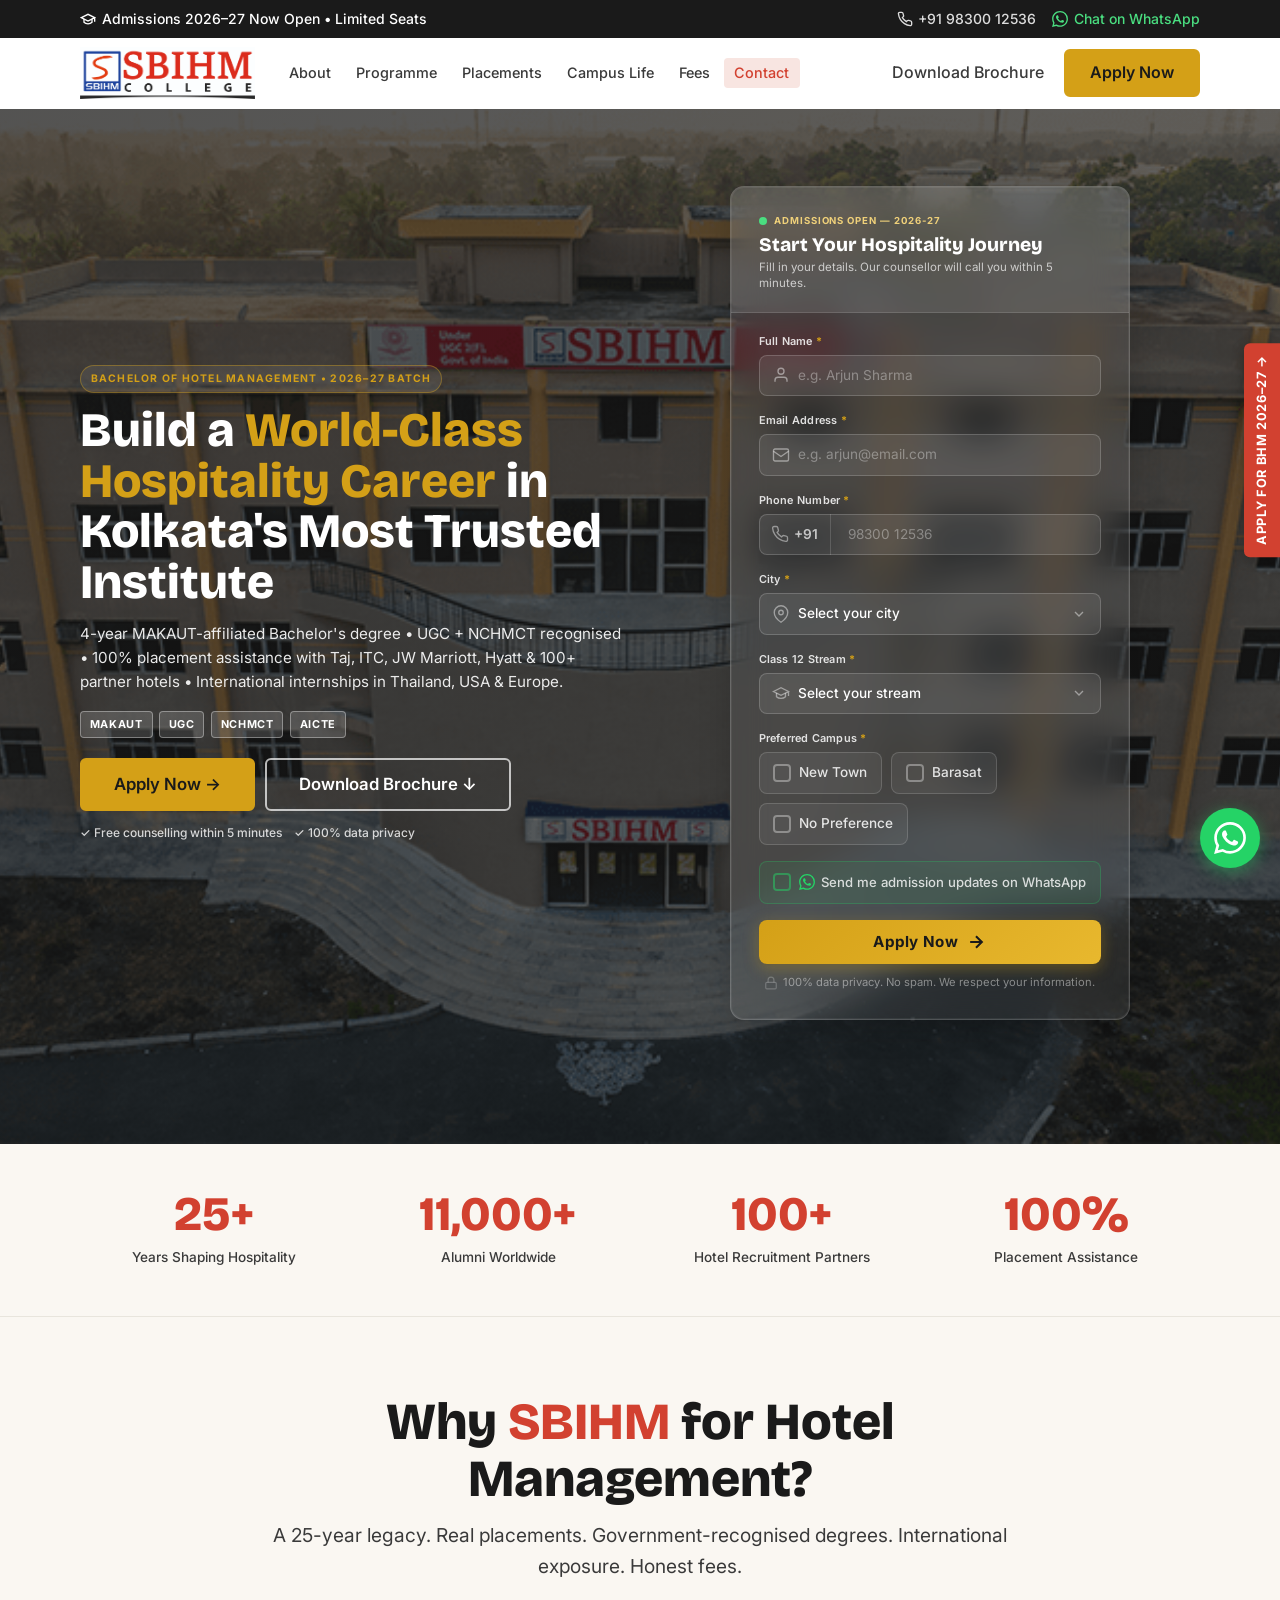
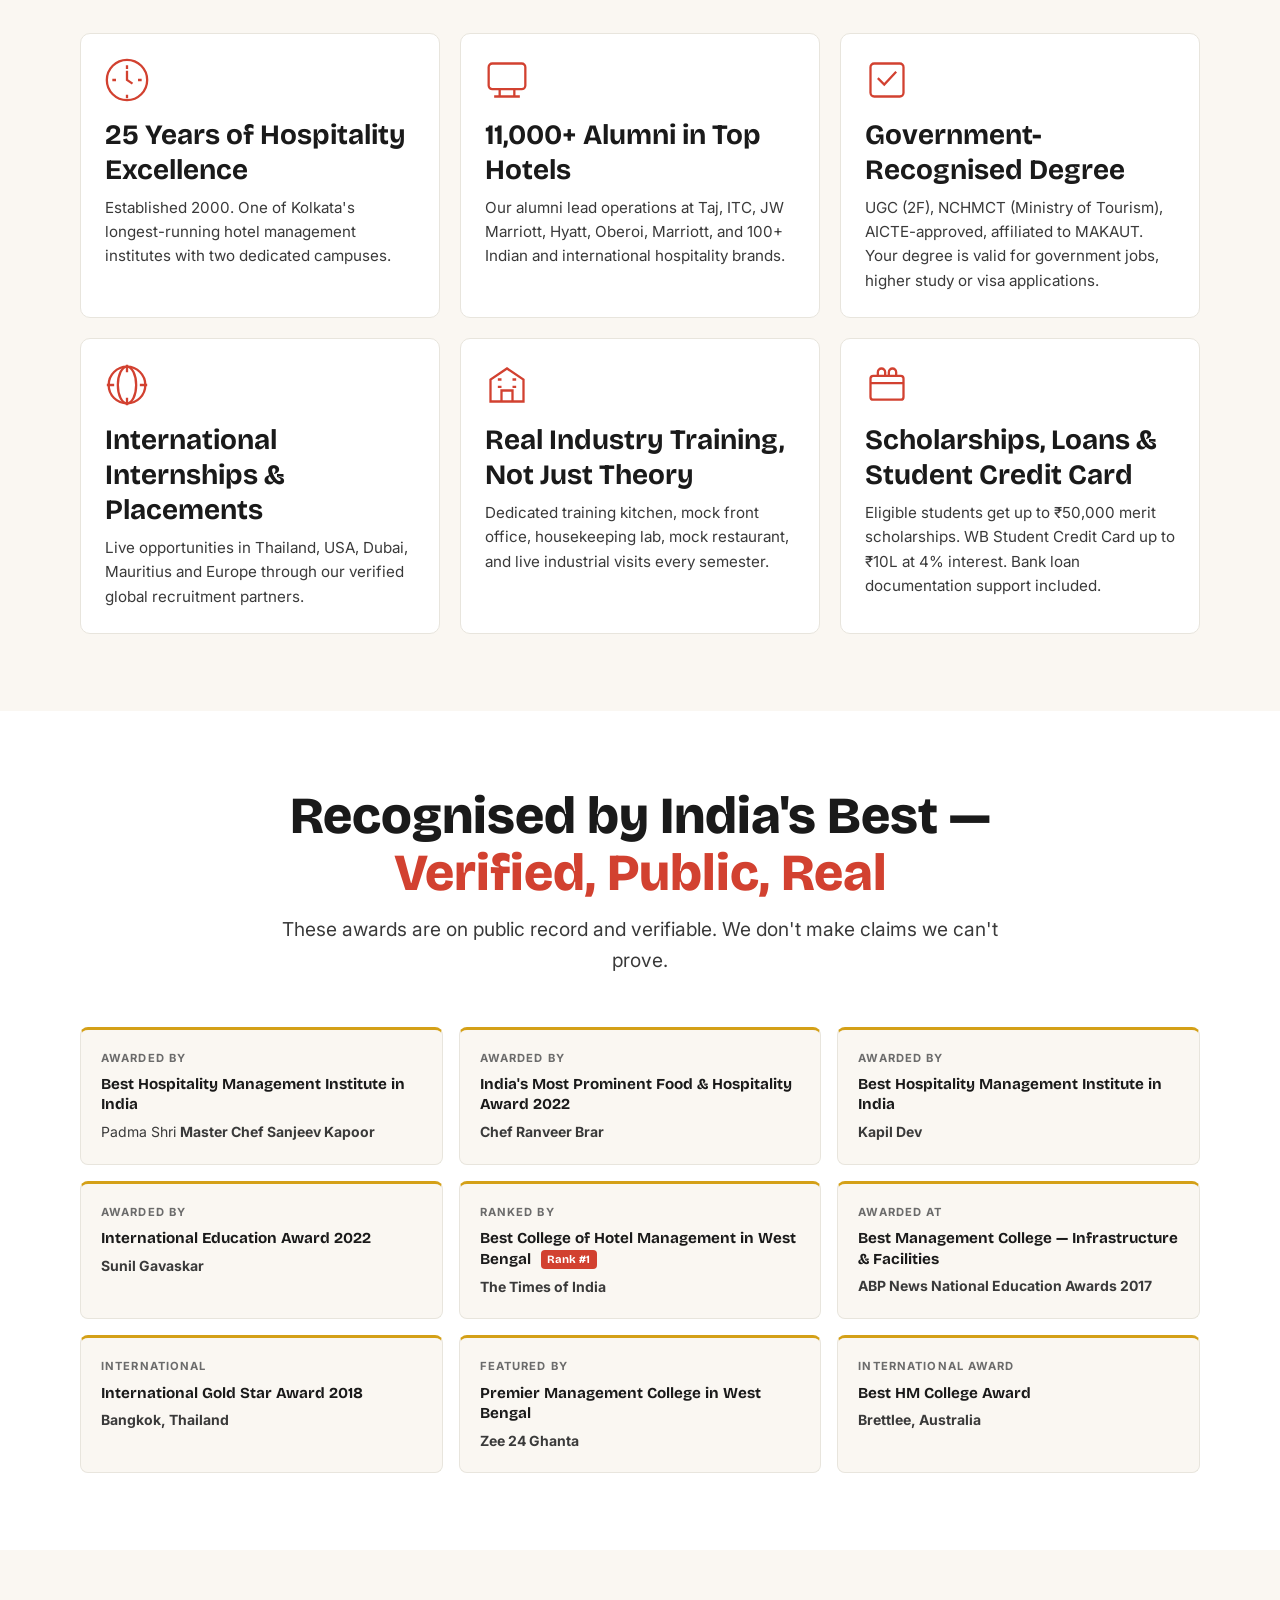
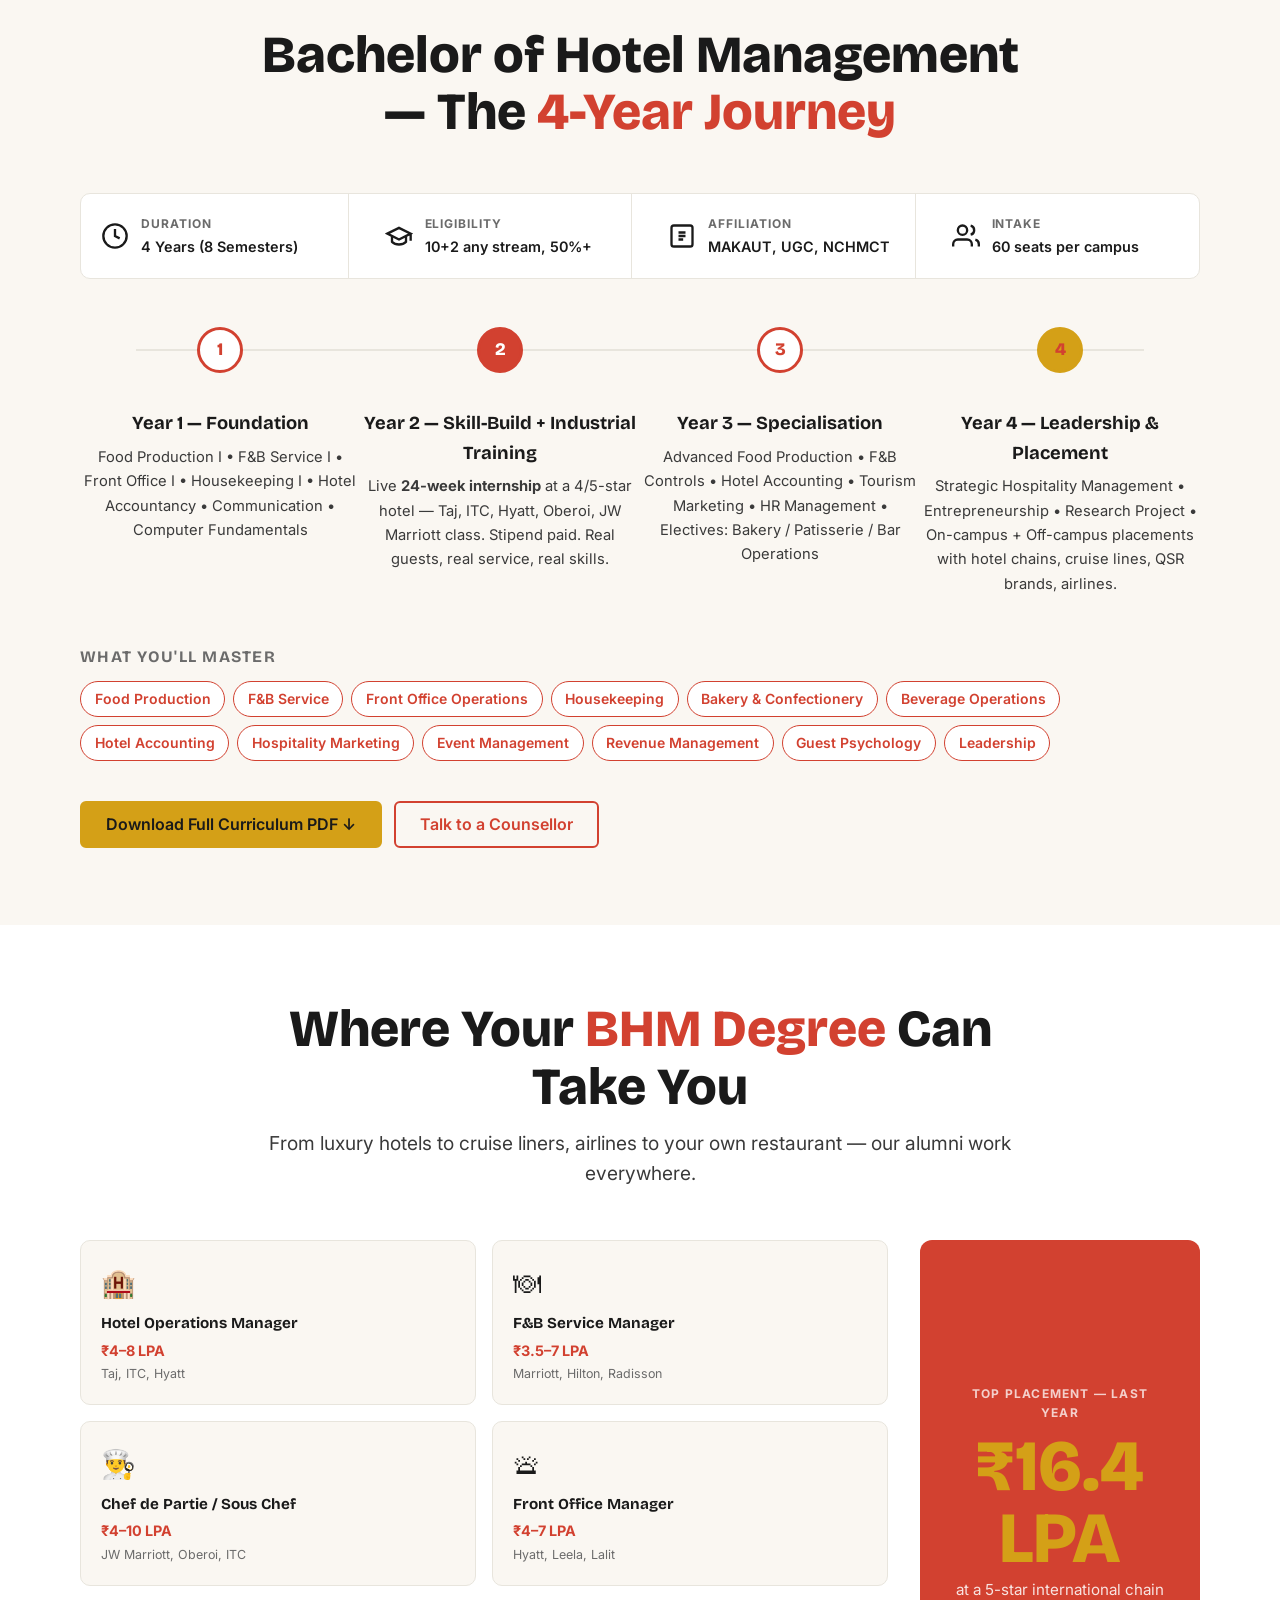
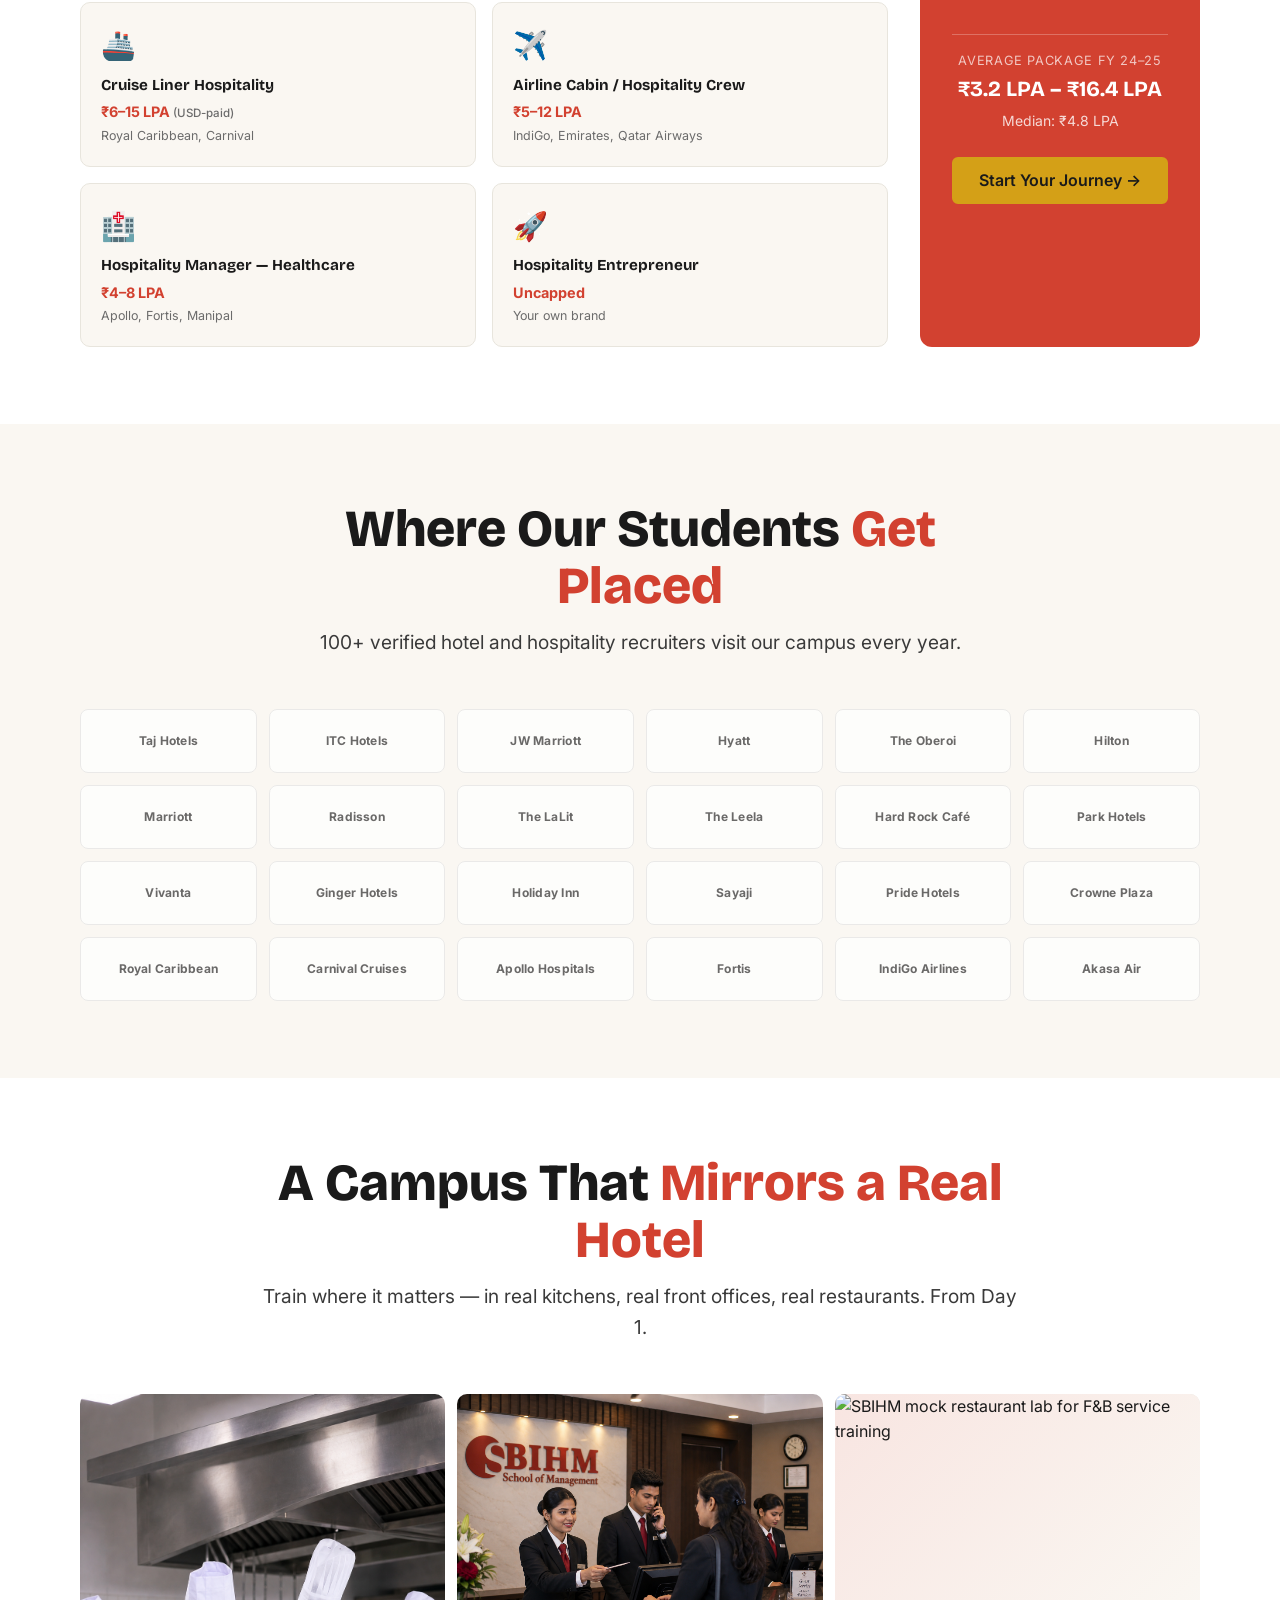
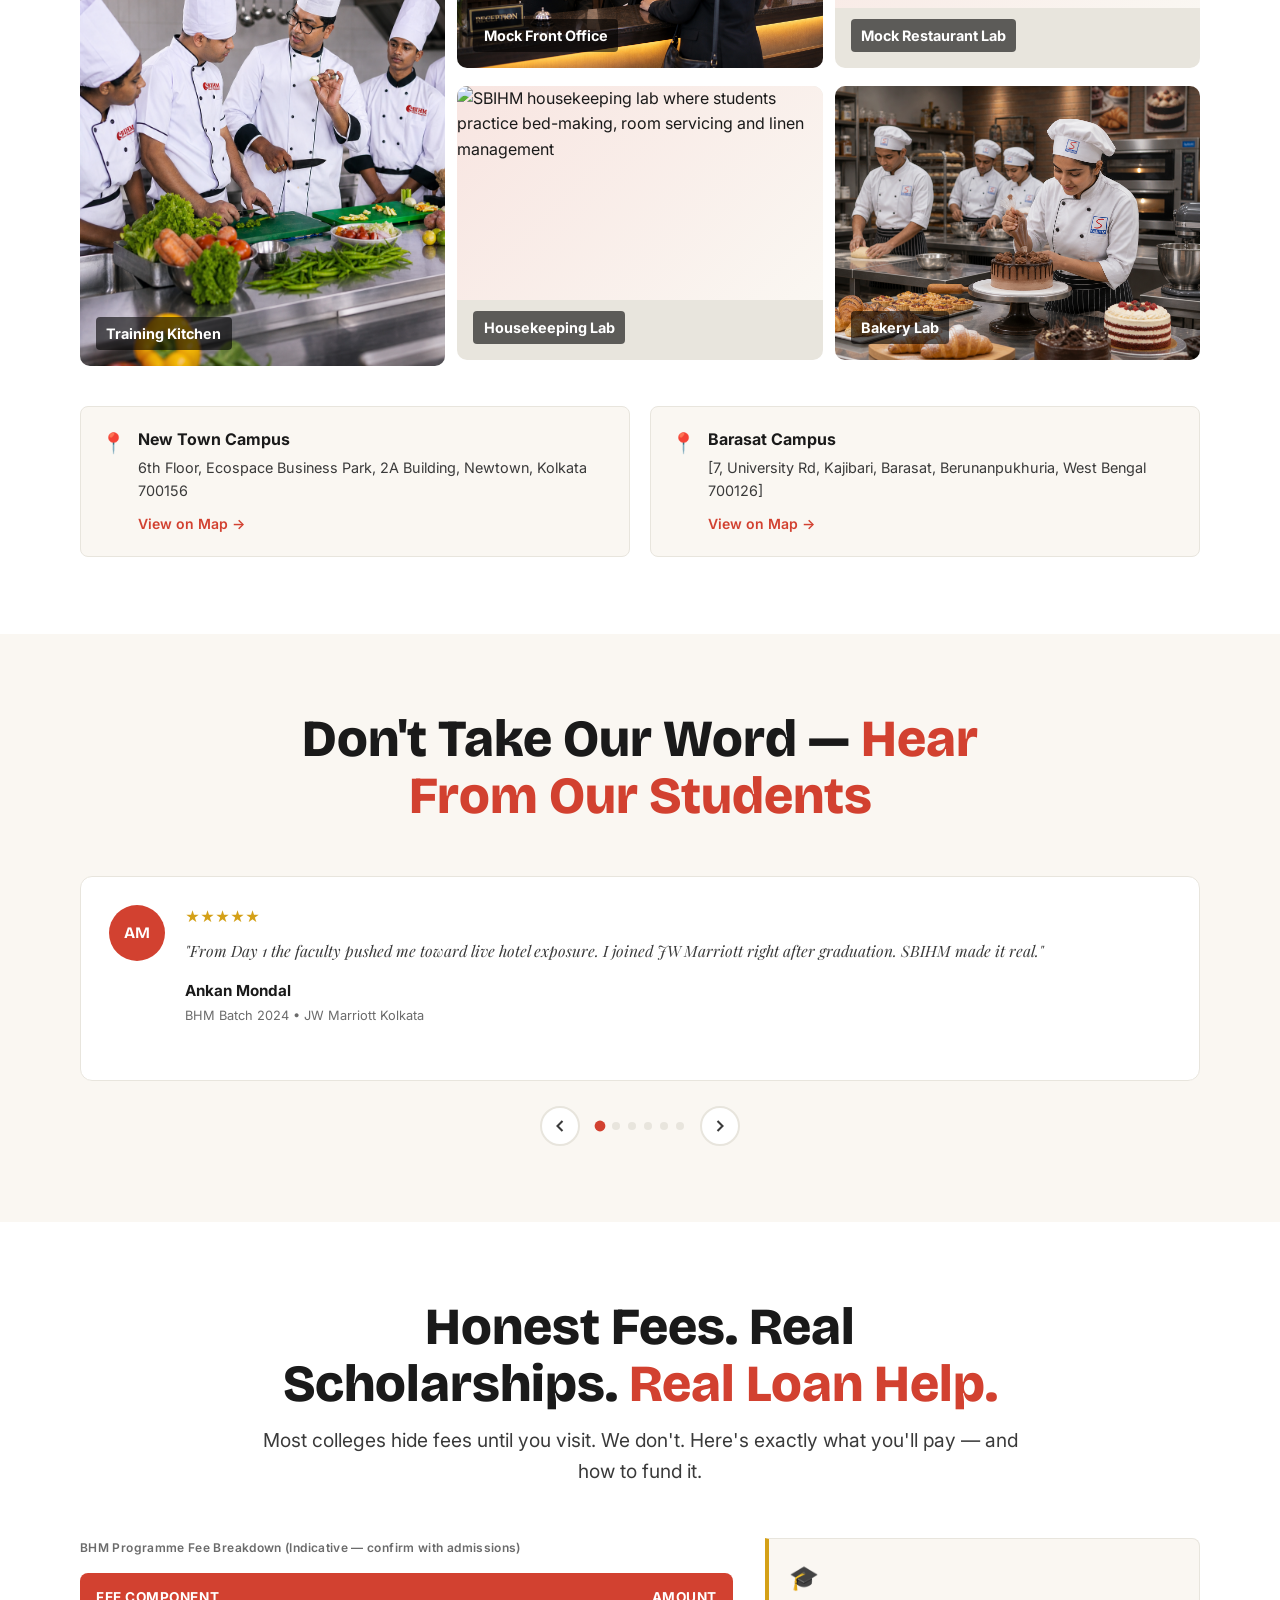
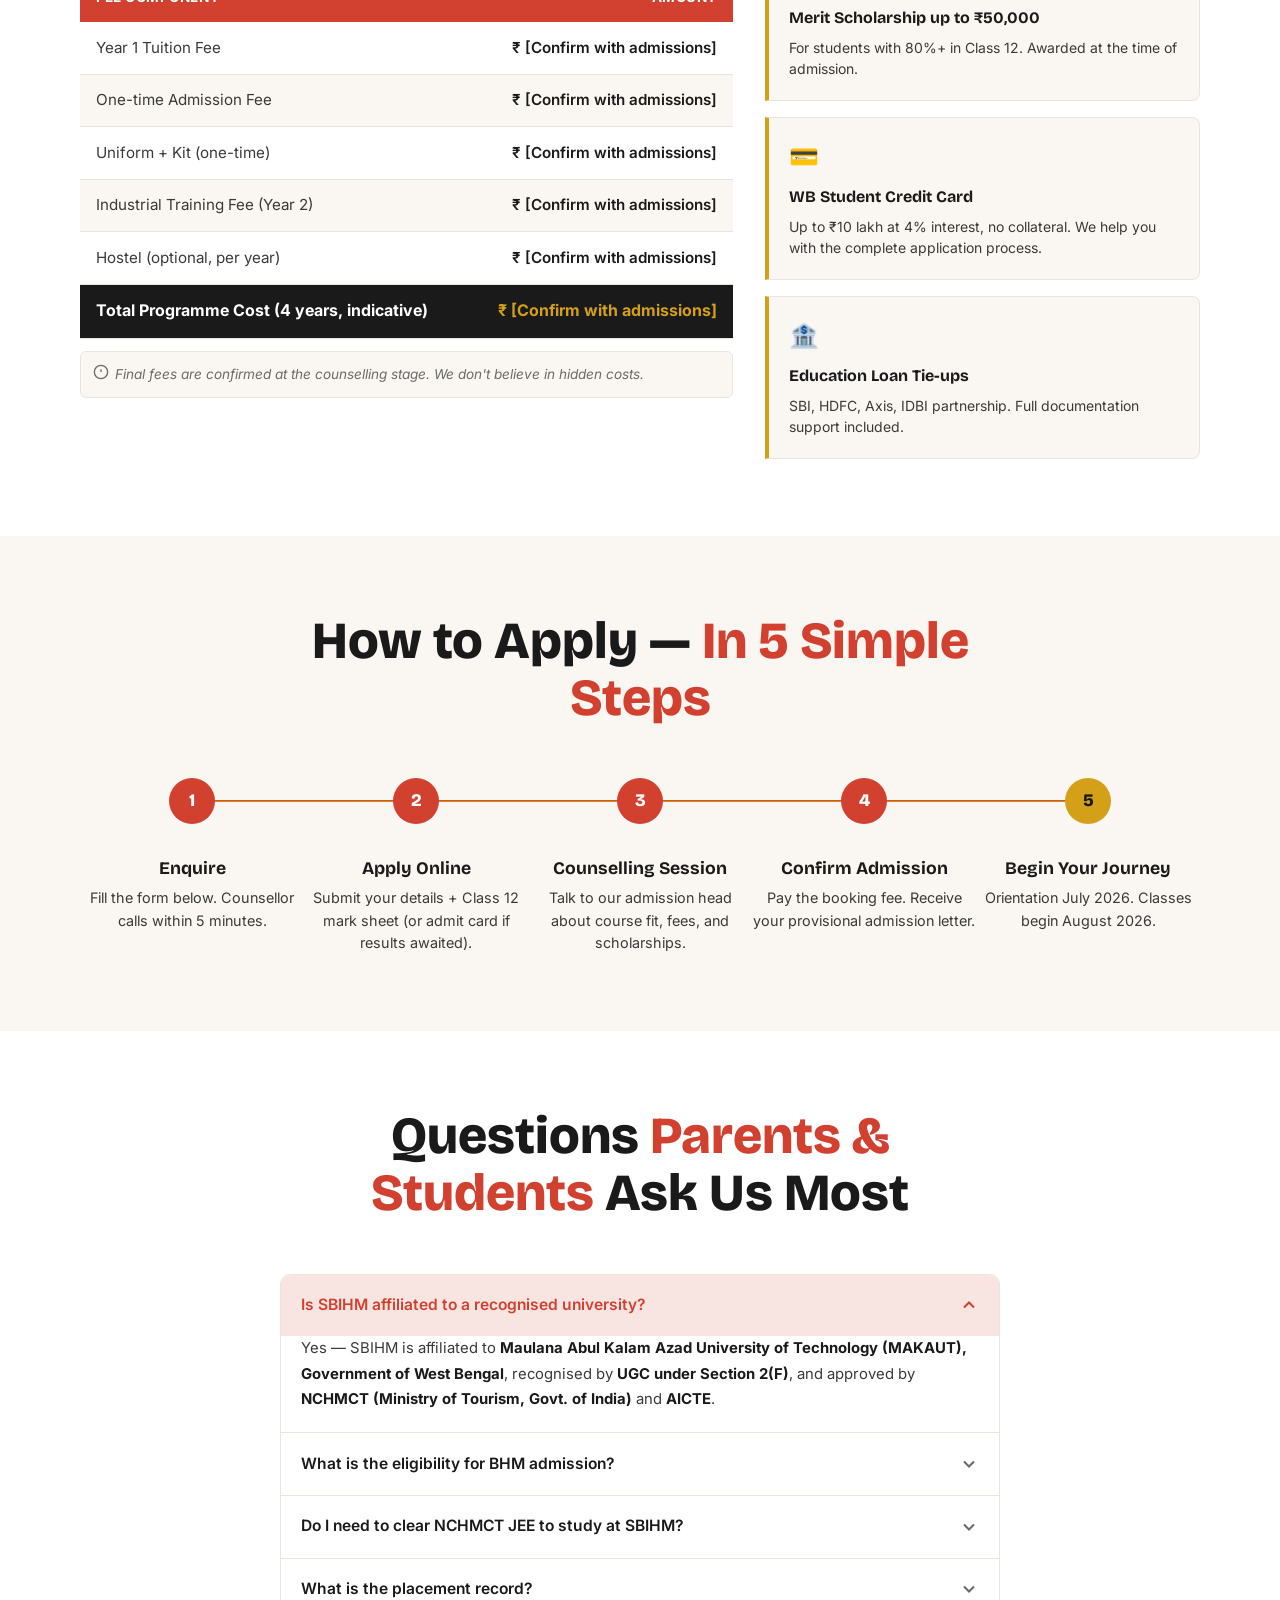
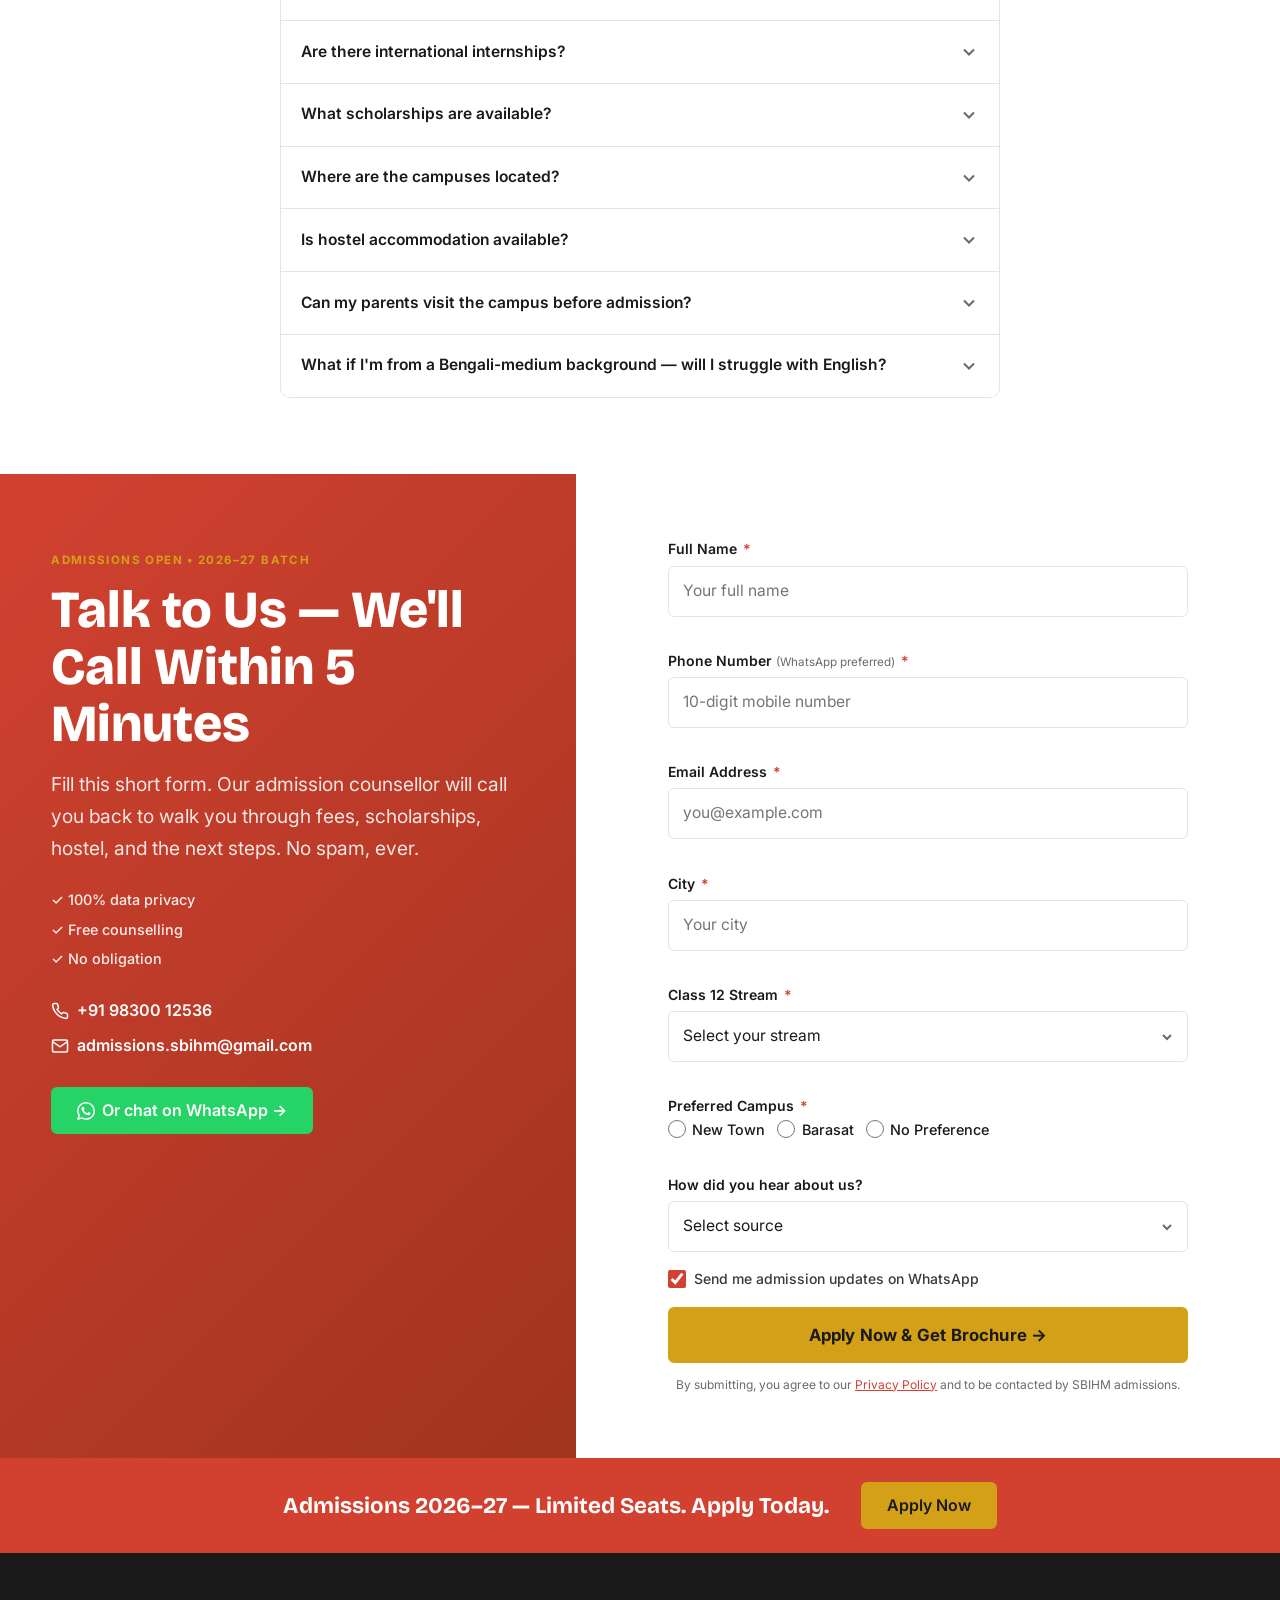
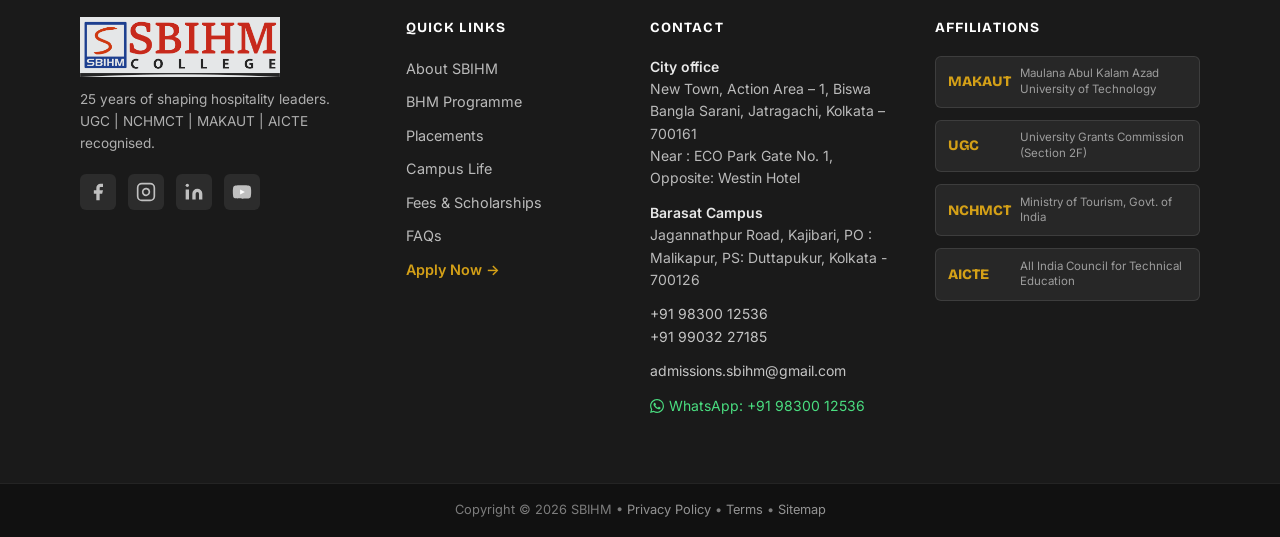
==== commit b20ac937: "image added" ====
--- a/index.html
+++ b/index.html
@@ -84,8 +84,8 @@
     }
 
     .hero {
-      min-height: 88vh;
-      background: linear-gradient(135deg, #D24130 0%, #A0341F 100%);
+      min-height: 115vh;
+      background: var(--sbihm-black);
     }
   </style>
 </head>
--- a/styles.css
+++ b/styles.css
@@ -716,10 +716,50 @@
 /* ─── 10. Hero ────────────────────────────────────────────────────────────── */
 
 .hero {
-  background: linear-gradient(135deg, #D24130 0%, #A0341F 100%);
+  position: relative;
   padding-block: clamp(3rem, 6vw, 5rem);
-  padding-bottom: 0;
-  overflow: hidden;
+  padding-bottom: 3rem; /* Provide padding so form doesn't touch bottom */
+  background: var(--sbihm-black);
+}
+
+.hero::before {
+  content: '';
+  position: absolute;
+  top: 0;
+  left: 0;
+  right: 0;
+  bottom: 0;
+  background-size: cover;
+  background-position: center;
+  background-image: url('assets/images/Our-Campus.png');
+  animation: heroSlideShow 24s infinite;
+  z-index: 0;
+}
+
+@keyframes heroSlideShow {
+  0% {
+    background-image: url('assets/images/Our-Campus.png');
+  }
+  50% {
+    background-image: url('assets/images/Our-Campus.png');
+  }
+  50.01% {
+    background-image: url('assets/images/DSC06050-1-scaled.jpg');
+  }
+  100% {
+    background-image: url('assets/images/DSC06050-1-scaled.jpg');
+  }
+}
+
+.hero::after {
+  content: '';
+  position: absolute;
+  top: 0;
+  left: 0;
+  right: 0;
+  bottom: 0;
+  background: linear-gradient(135deg, rgba(26, 26, 26, 0.75) 0%, rgba(26, 26, 26, 0.65) 100%);
+  z-index: 1;
 }
 
 .hero__inner {
@@ -730,85 +770,90 @@
   flex-direction: column;
   gap: 3rem;
   align-items: flex-start;
+  position: relative;
+  z-index: 2;
 }
 
 .hero__content {
   flex: 1;
   color: white;
-  max-width: 640px;
+  max-width: 550px;
+  position: relative;
+  z-index: 3;
 }
 
 .hero__pre-headline {
   display: inline-flex;
   align-items: center;
   gap: 0.5rem;
-  font-size: 0.78rem;
+  font-size: 0.65rem;
   font-weight: 700;
   letter-spacing: 0.12em;
   text-transform: uppercase;
   color: var(--sbihm-gold);
-  margin-bottom: 1rem;
+  margin-bottom: 0.75rem;
   background: rgba(255,255,255,0.08);
-  padding: 0.35rem 0.75rem;
+  padding: 0.28rem 0.6rem;
   border-radius: 999px;
   border: 1px solid rgba(212,160,23,0.4);
 }
 
 .hero__headline {
   font-family: var(--font-display);
-  font-size: var(--fs-h1);
+  font-size: clamp(1.8rem, 3.5vw + 0.8rem, 3rem);
   font-weight: 800;
   line-height: 1.06;
   color: white;
+  margin-bottom: 0.85rem;
+}
+
+.hero__sub {
+  font-size: clamp(0.85rem, 0.3vw + 0.8rem, 0.95rem);
+  line-height: 1.6;
+  color: rgba(255,255,255,0.9);
+  margin-bottom: 1rem;
+  max-width: 58ch;
+}
+
+.hero__badges {
+  display: flex;
+  flex-wrap: wrap;
+  gap: 0.4rem;
   margin-bottom: 1.25rem;
 }
 
-.hero__sub {
-  font-size: var(--fs-lead);
-  line-height: 1.65;
-  color: rgba(255,255,255,0.9);
-  margin-bottom: 1.5rem;
-  max-width: 58ch;
-}
-
-.hero__badges {
-  display: flex;
-  flex-wrap: wrap;
-  gap: 0.5rem;
-  margin-bottom: 2rem;
-}
-
 .hero__badge {
-  font-size: 0.78rem;
+  font-size: 0.68rem;
   font-weight: 700;
   letter-spacing: 0.06em;
   color: white;
   background: rgba(255,255,255,0.15);
   border: 1px solid rgba(255,255,255,0.35);
-  padding: 0.3rem 0.7rem;
+  padding: 0.24rem 0.55rem;
   border-radius: 4px;
 }
 
 .hero__ctas {
+  display: flex;
+  flex-wrap: wrap;
+  gap: 0.6rem;
+  margin-bottom: 0.75rem;
+}
+
+.hero__trust-micro {
   display: flex;
   flex-wrap: wrap;
   gap: 0.75rem;
-  margin-bottom: 1rem;
-}
-
-.hero__trust-micro {
-  display: flex;
-  flex-wrap: wrap;
-  gap: 1rem;
-  font-size: 0.85rem;
+  font-size: 0.75rem;
   color: rgba(255,255,255,0.8);
   font-weight: 500;
 }
 
 .hero__visual {
-  width: 100%;
   position: relative;
-  align-self: flex-end;
+  width: min(100%, 380px);
+  z-index: 3;
+  margin-top: 1rem;
 }
 
 .hero__image-wrap {
@@ -883,13 +928,22 @@
 @media (min-width: 768px) {
   .hero__inner {
     flex-direction: row;
-    align-items: flex-end;
+    align-items: center;
+    justify-content: space-between;
     gap: 3rem;
   }
 
-  .hero__visual {
+  .hero__content {
+    padding-top: 0;
+  }
+
+  .hero__visual { 
     width: 45%;
     flex-shrink: 0;
+    margin-top: 0;
+    margin-left: auto;
+    display: flex;
+    justify-content: flex-end;
   }
 
   .hero__image-wrap {
@@ -898,6 +952,16 @@
 
   .hero__rating-card {
     right: -1rem;
+  }
+}
+
+@media (max-width: 767px) {
+  /* Stacked layout on small screens is now the default, but keeping this block in case other mobile tweaks are needed */
+  .hero__content {
+    padding-top: 0.5rem;
+  }
+  .hero__visual {
+    margin-top: 1rem;
   }
 }
 
@@ -918,7 +982,7 @@
   backdrop-filter: blur(18px);
   -webkit-backdrop-filter: blur(18px);
   border: 1px solid rgba(255, 255, 255, 0.18);
-  border-radius: 16px;
+  border-radius: 14px;
   padding: 0;
   overflow: hidden;
   box-shadow:
@@ -927,6 +991,7 @@
   animation: heroFormSlideIn 0.7s cubic-bezier(0.22, 1, 0.36, 1) forwards;
   opacity: 0;
   transform: translateY(20px);
+  max-width: 400px;
 }
 
 @keyframes heroFormSlideIn {
@@ -939,7 +1004,7 @@
 /* Header */
 .hero-form__header {
   background: rgba(255, 255, 255, 0.1);
-  padding: 1.25rem 1.5rem;
+  padding: 1rem 1.2rem;
   border-bottom: 1px solid rgba(255, 255, 255, 0.12);
 }
 
@@ -947,12 +1012,12 @@
   display: inline-flex;
   align-items: center;
   gap: 0.45rem;
-  font-size: 0.7rem;
+  font-size: 0.6rem;
   font-weight: 700;
   letter-spacing: 0.1em;
   text-transform: uppercase;
   color: var(--sbihm-gold-light);
-  margin-bottom: 0.5rem;
+  margin-bottom: 0.35rem;
 }
 
 .hero-form__live-dot {
@@ -972,25 +1037,25 @@
 
 .hero-form__title {
   font-family: var(--font-display);
-  font-size: clamp(1.15rem, 1.5vw + 0.5rem, 1.4rem);
+  font-size: clamp(1rem, 1.2vw + 0.5rem, 1.2rem);
   font-weight: 800;
   color: white;
   line-height: 1.15;
-  margin-bottom: 0.25rem;
+  margin-bottom: 0.2rem;
 }
 
 .hero-form__subtitle {
-  font-size: 0.82rem;
+  font-size: 0.72rem;
   color: rgba(255, 255, 255, 0.7);
-  line-height: 1.45;
+  line-height: 1.4;
 }
 
 /* Form Body */
 .hero-form__body {
-  padding: 1.25rem 1.5rem 1.5rem;
+  padding: 1rem 1.2rem 1.2rem;
   display: flex;
   flex-direction: column;
-  gap: 0.9rem;
+  gap: 0.7rem;
 }
 
 /* Field Groups */
@@ -1001,7 +1066,7 @@
 }
 
 .hero-form__label {
-  font-size: 0.78rem;
+  font-size: 0.68rem;
   font-weight: 600;
   color: rgba(255, 255, 255, 0.85);
   letter-spacing: 0.02em;
@@ -1036,9 +1101,9 @@
 /* Inputs */
 .hero-form__input {
   width: 100%;
-  padding: 0.7rem 0.85rem 0.7rem 2.6rem;
+  padding: 0.55rem 0.65rem 0.55rem 2.4rem;
   font-family: var(--font-body);
-  font-size: 0.9rem;
+  font-size: 0.85rem;
   font-weight: 500;
   color: white;
   background: rgba(255, 255, 255, 0.08);
@@ -1046,7 +1111,7 @@
   border-radius: 8px;
   outline: none;
   transition: border-color 0.2s, background 0.2s, box-shadow 0.2s;
-  min-height: 44px;
+  min-height: 38px;
 }
 
 .hero-form__input::placeholder {
@@ -1297,9 +1362,9 @@
   align-items: center;
   justify-content: center;
   gap: 0.5rem;
-  padding: 0.85rem 1.5rem;
+  padding: 0.6rem 1rem;
   font-family: var(--font-body);
-  font-size: 1.05rem;
+  font-size: 0.95rem;
   font-weight: 700;
   letter-spacing: 0.02em;
   color: var(--sbihm-black);
@@ -1308,7 +1373,7 @@
   border: none;
   border-radius: 8px;
   cursor: pointer;
-  min-height: 50px;
+  min-height: 40px;
   position: relative;
   overflow: hidden;
   transition: transform 0.15s, box-shadow 0.2s, background-position 0.4s;
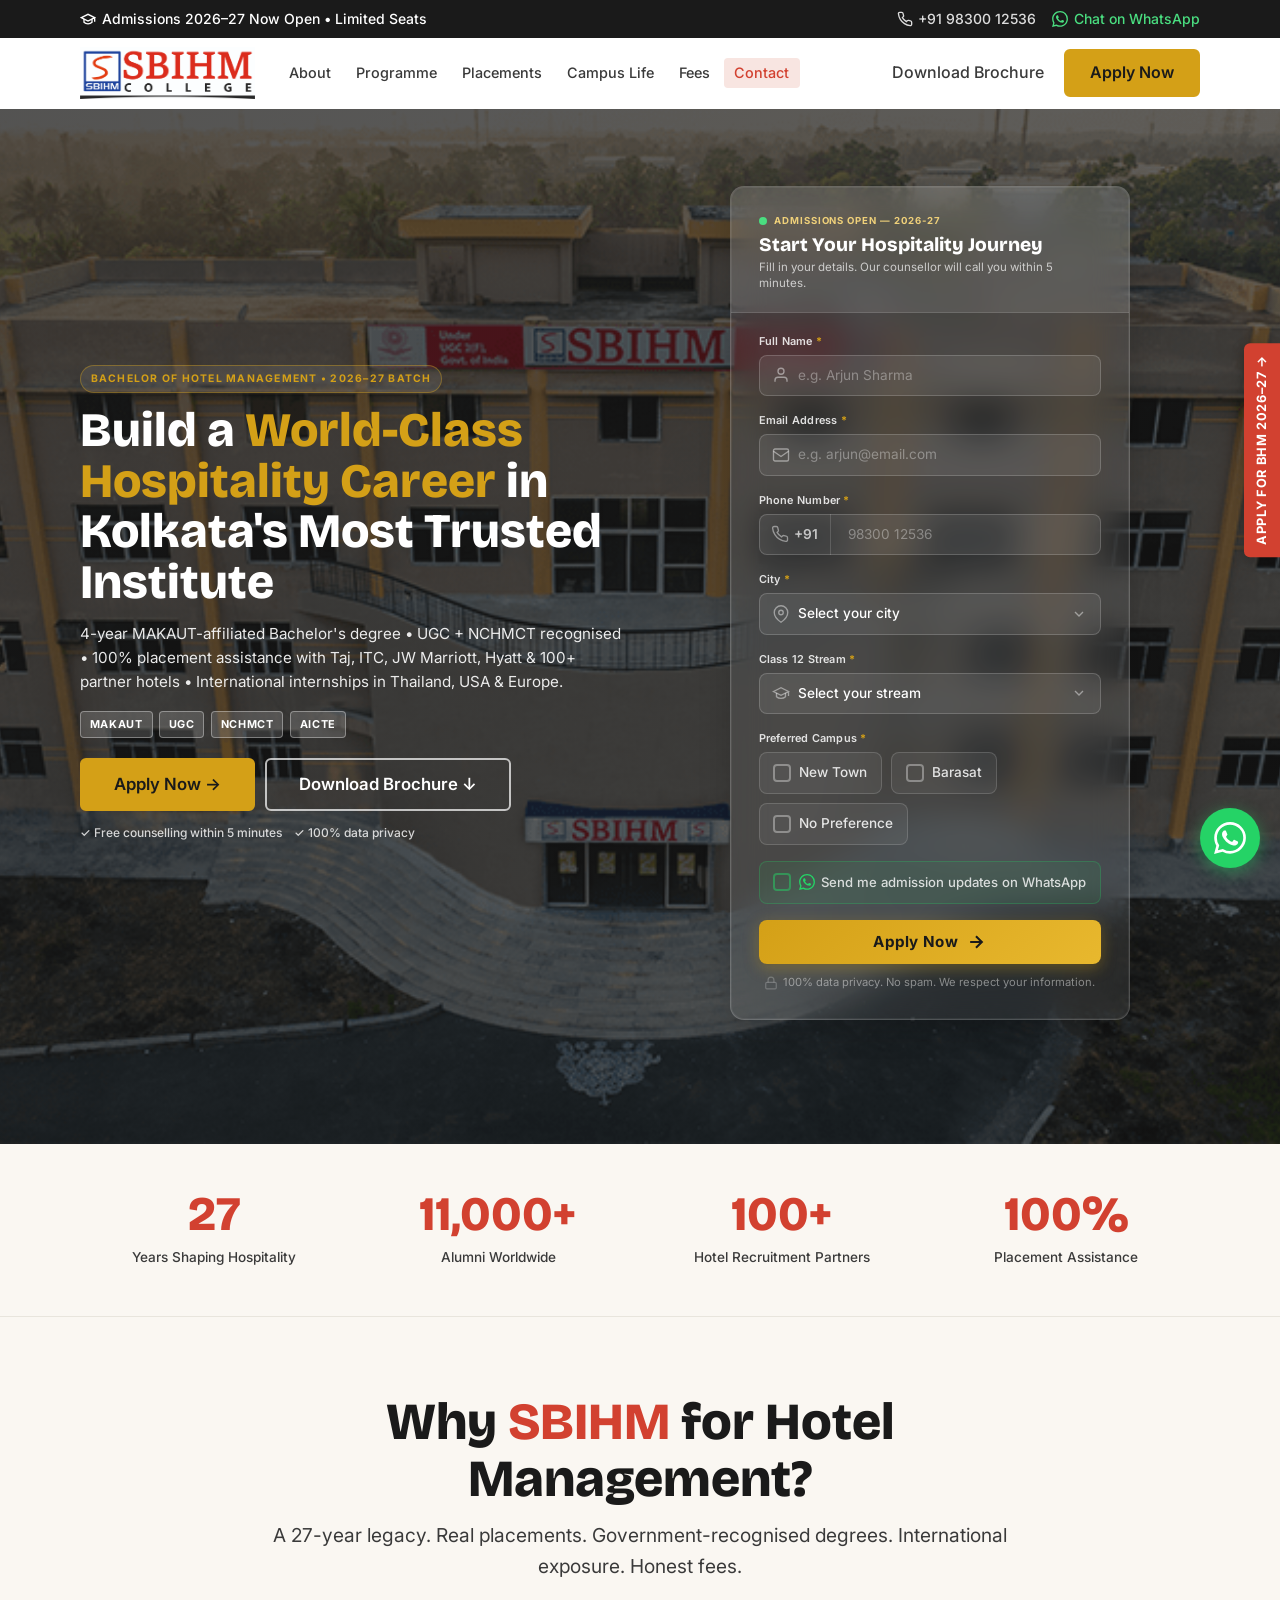
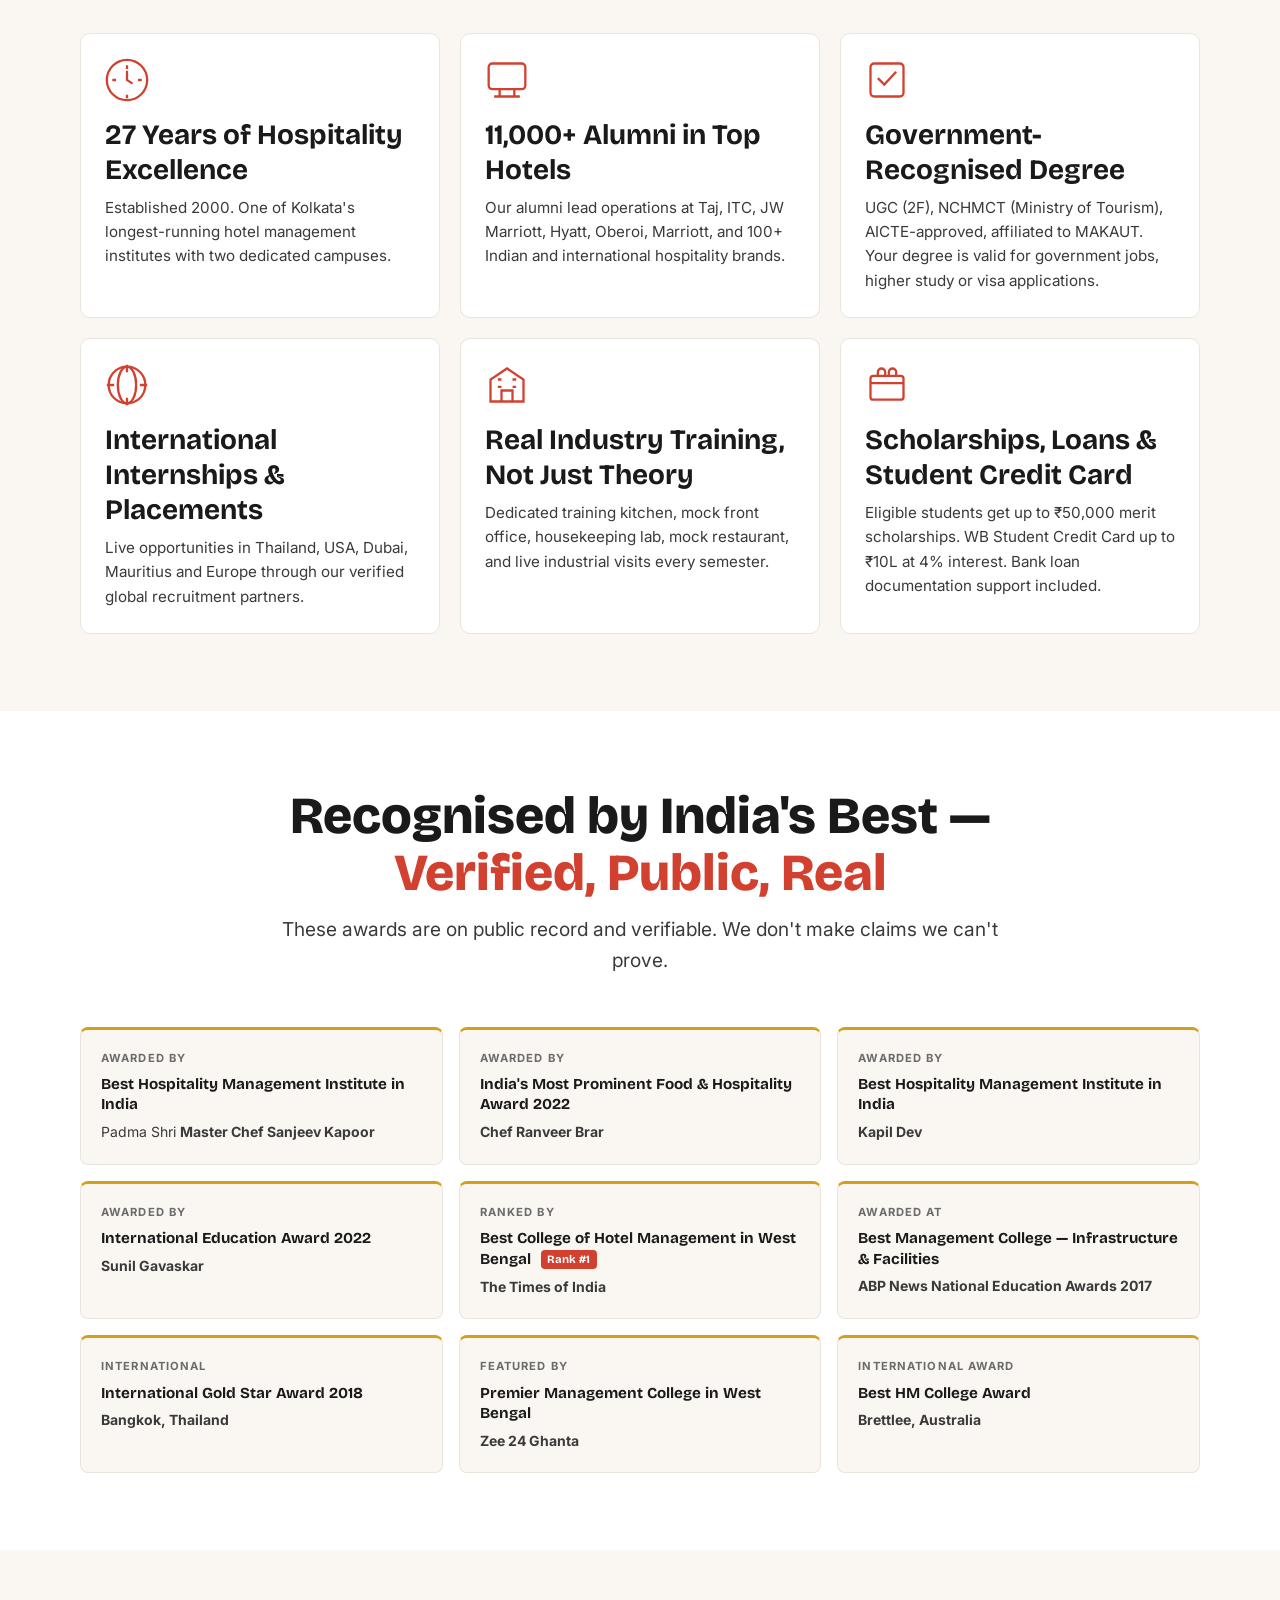
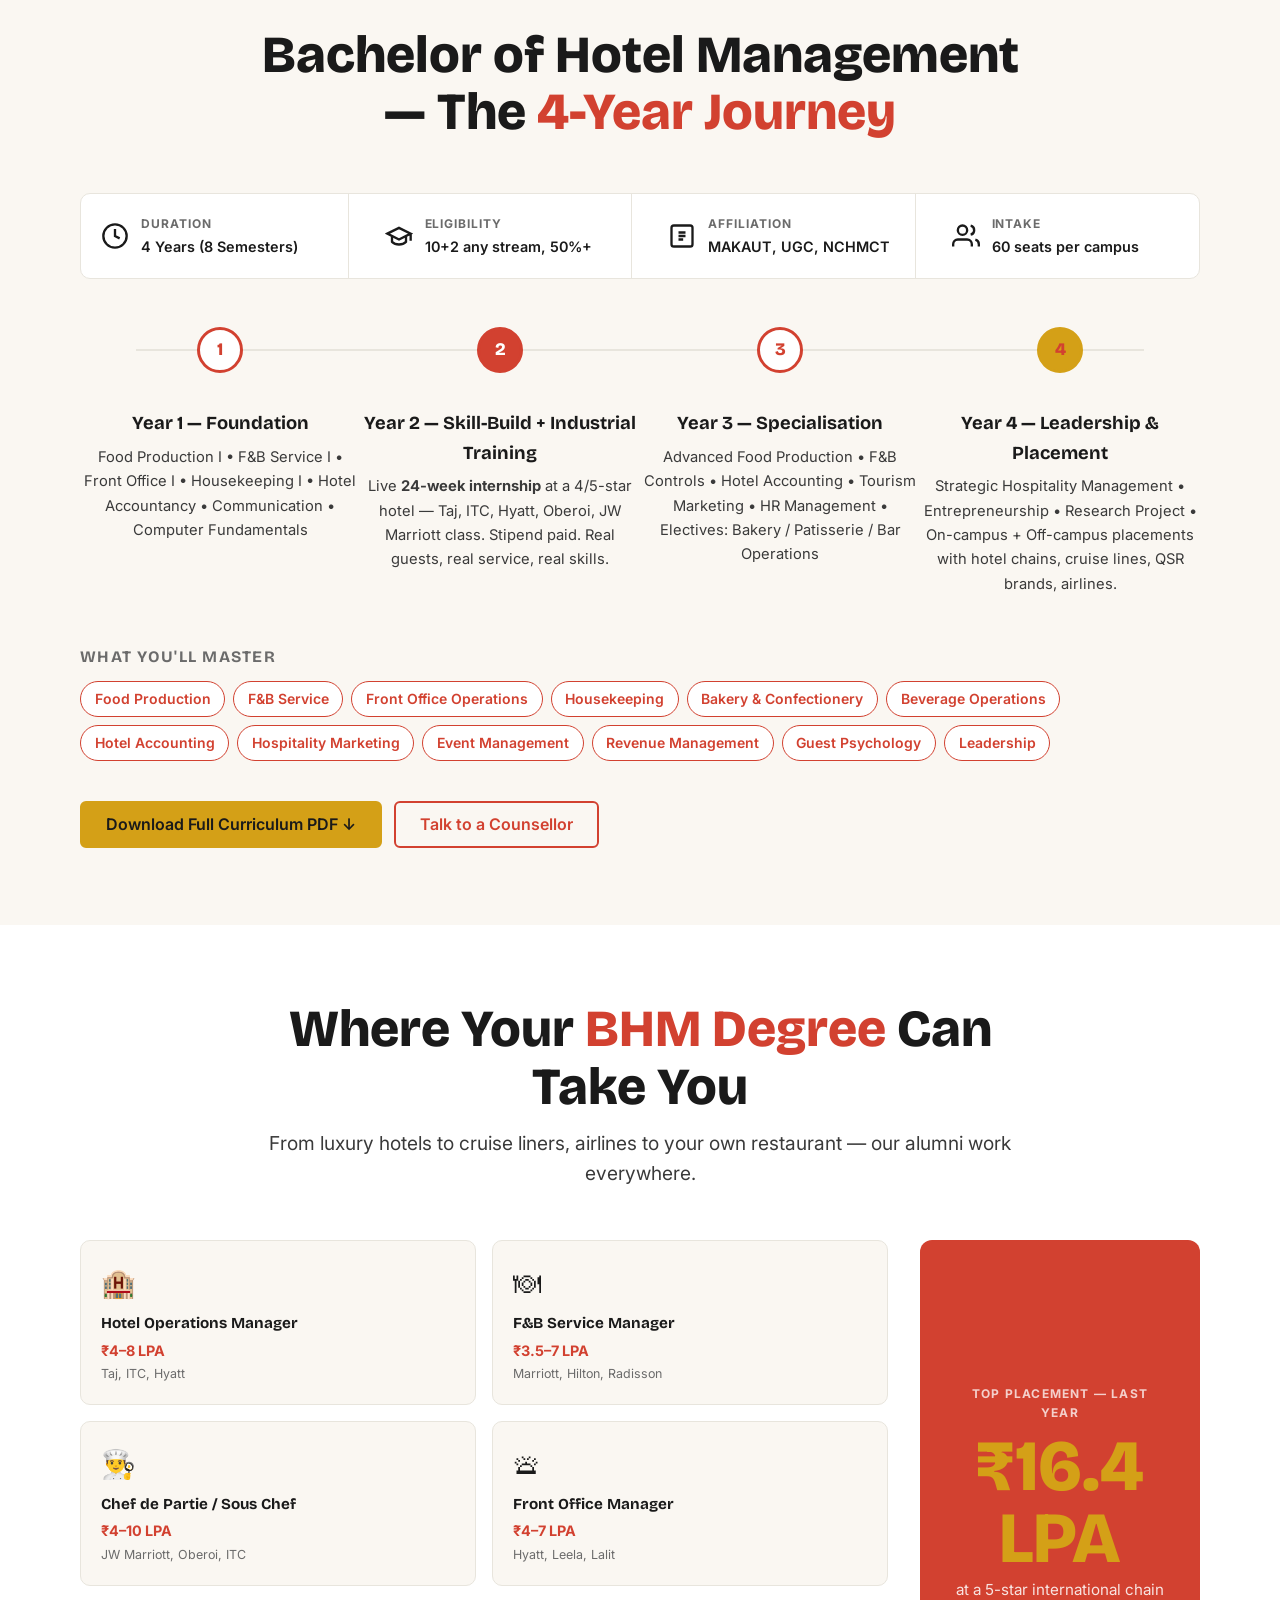
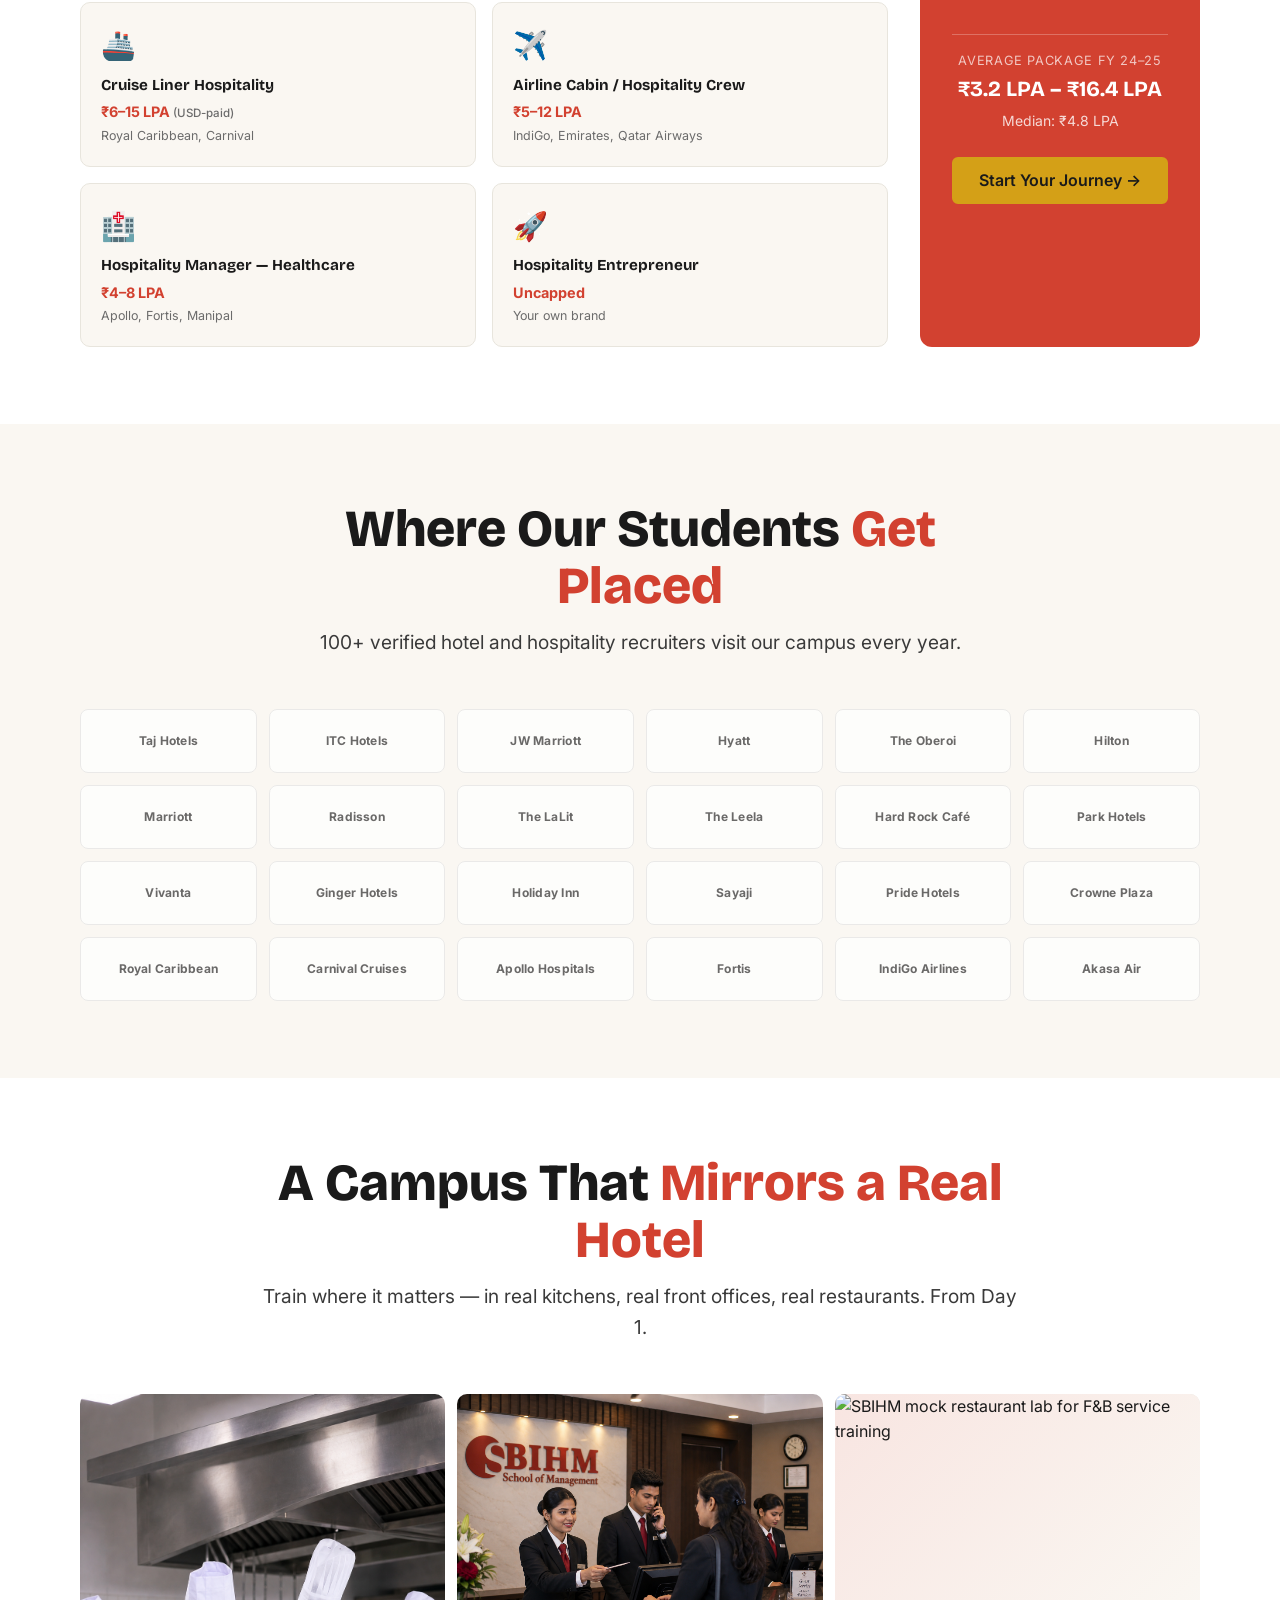
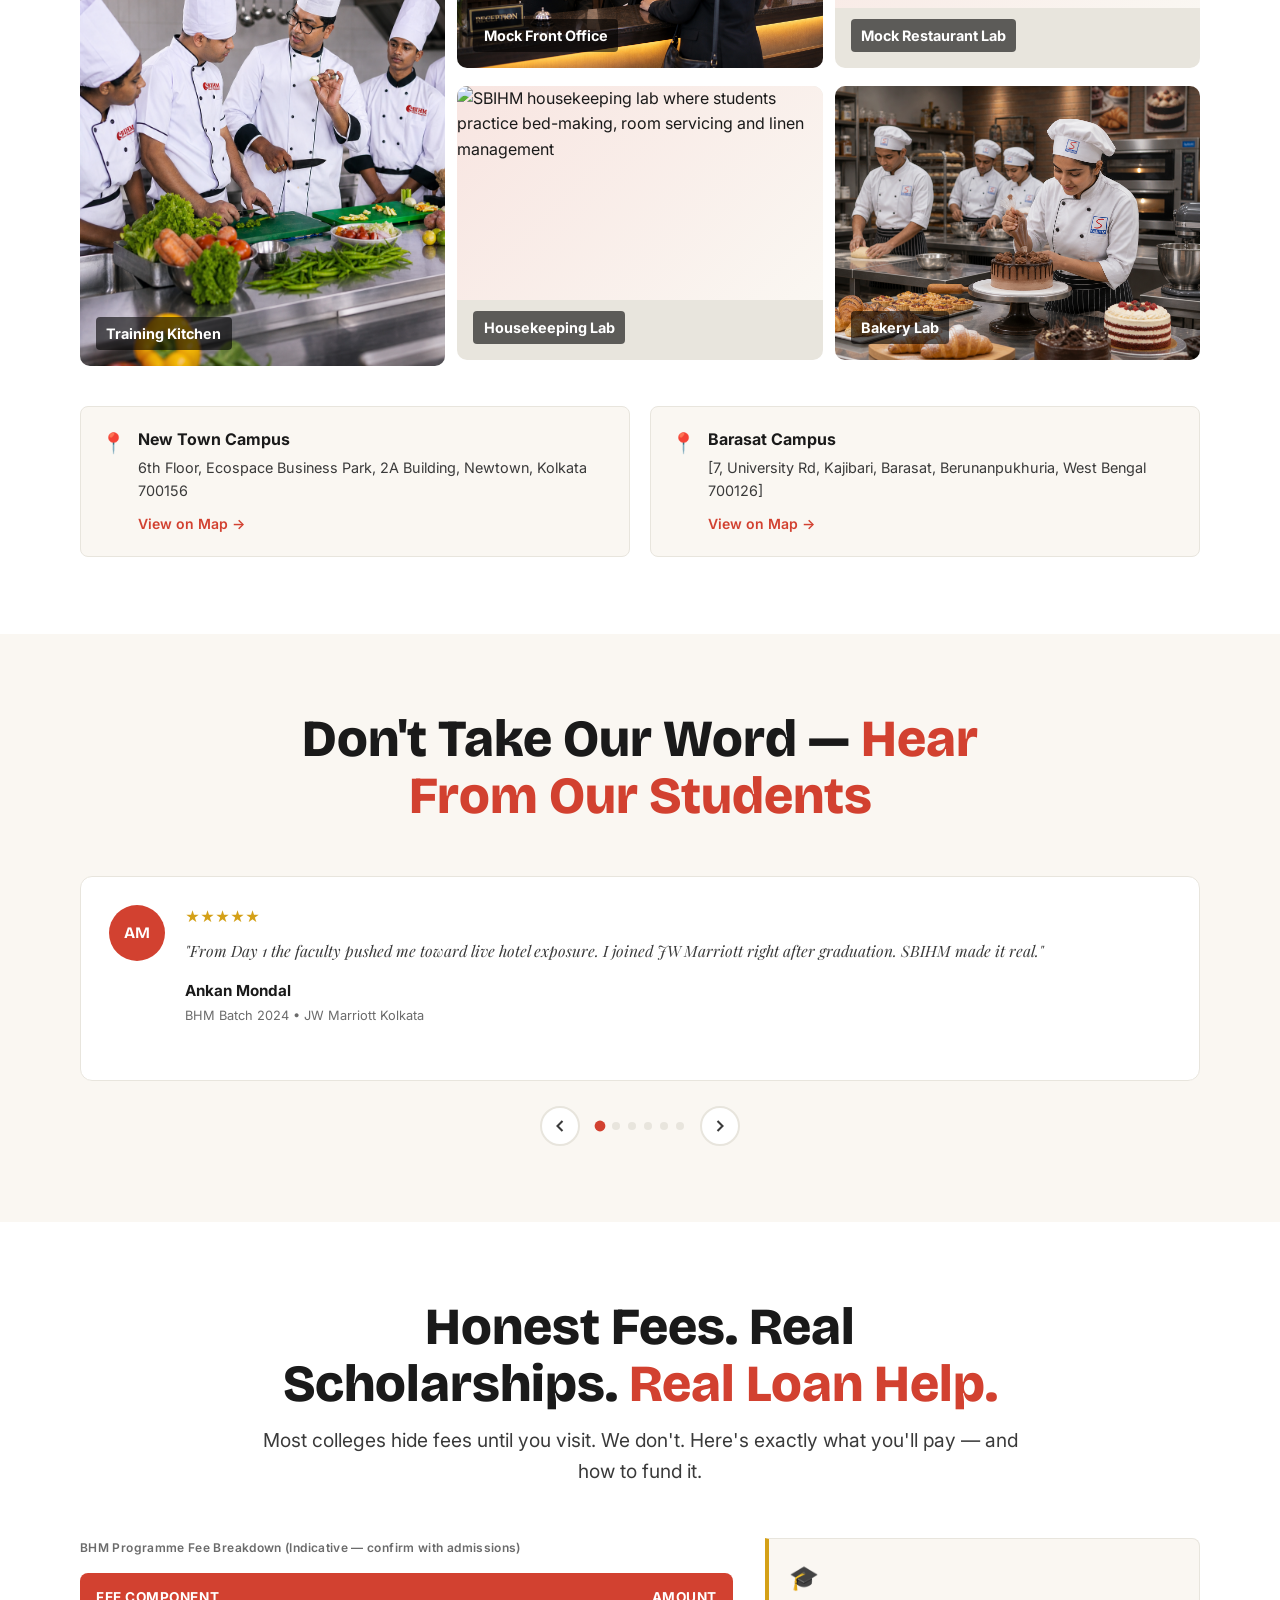
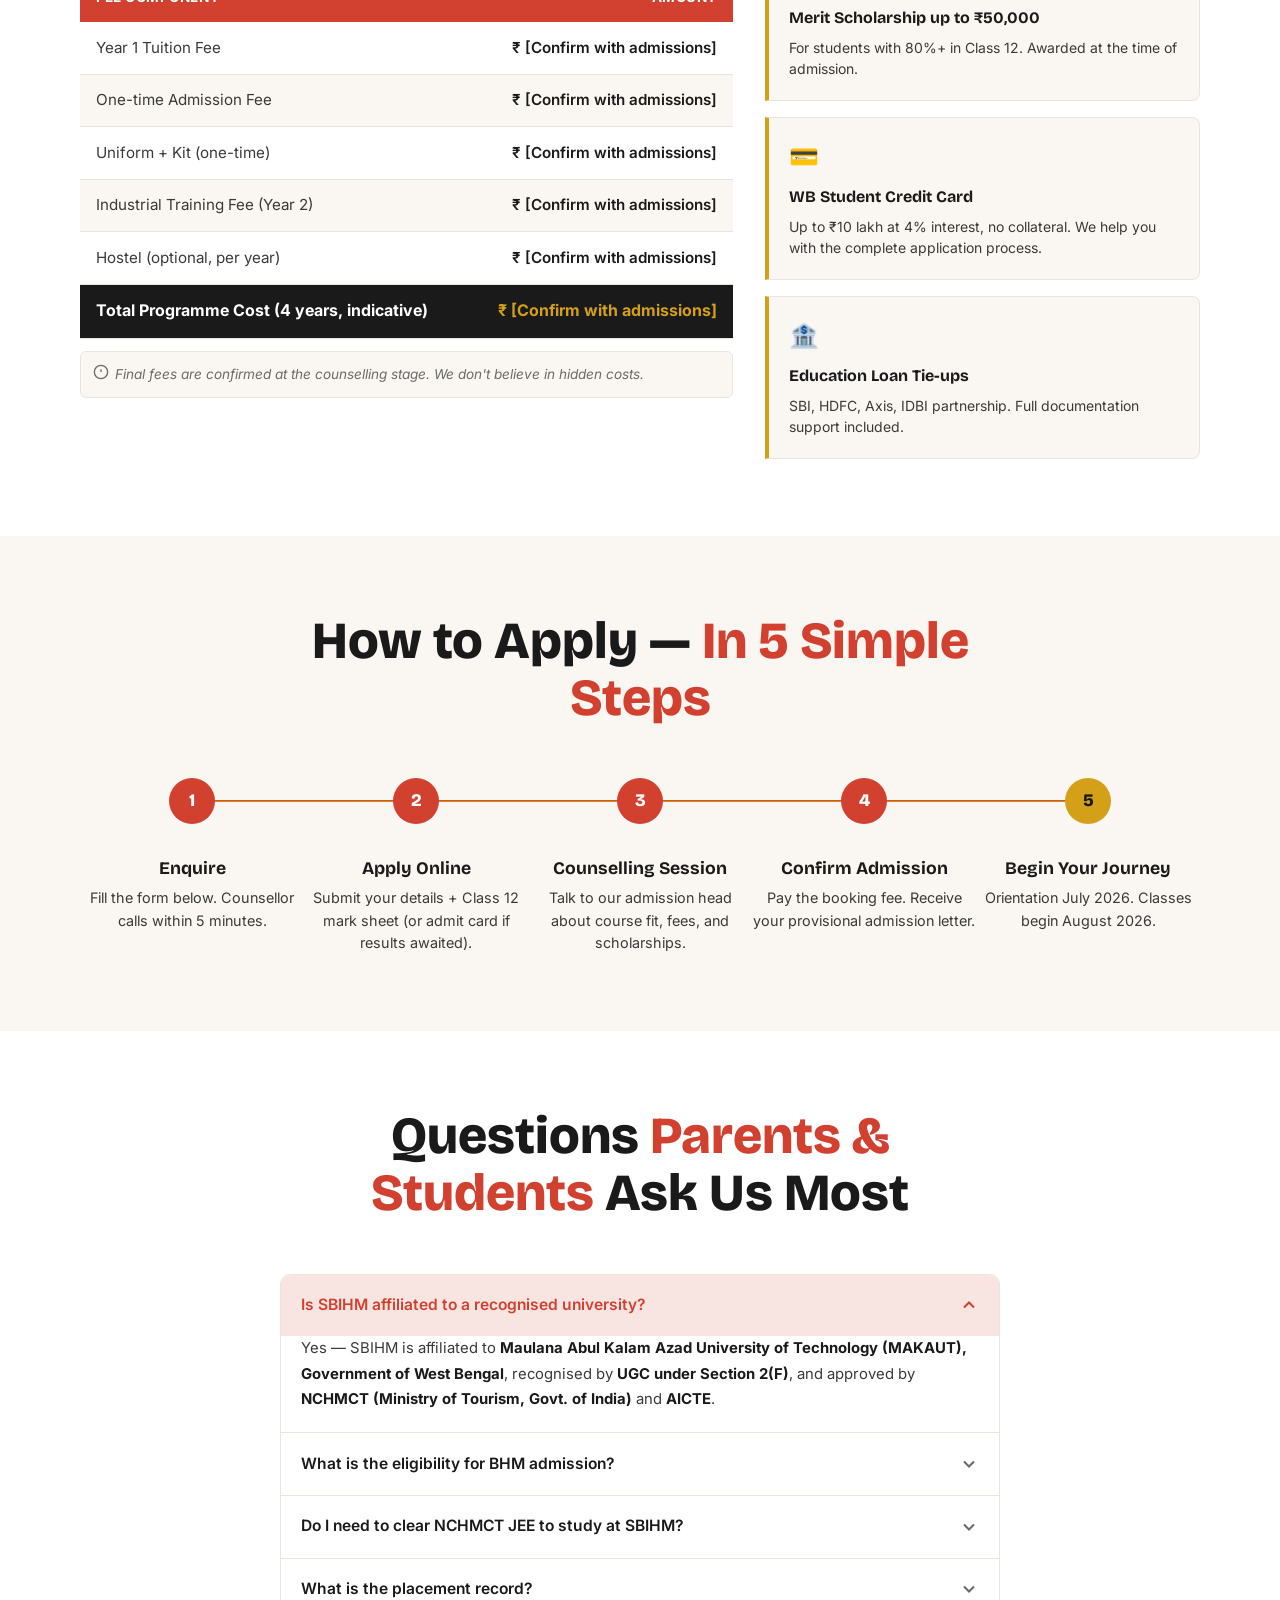
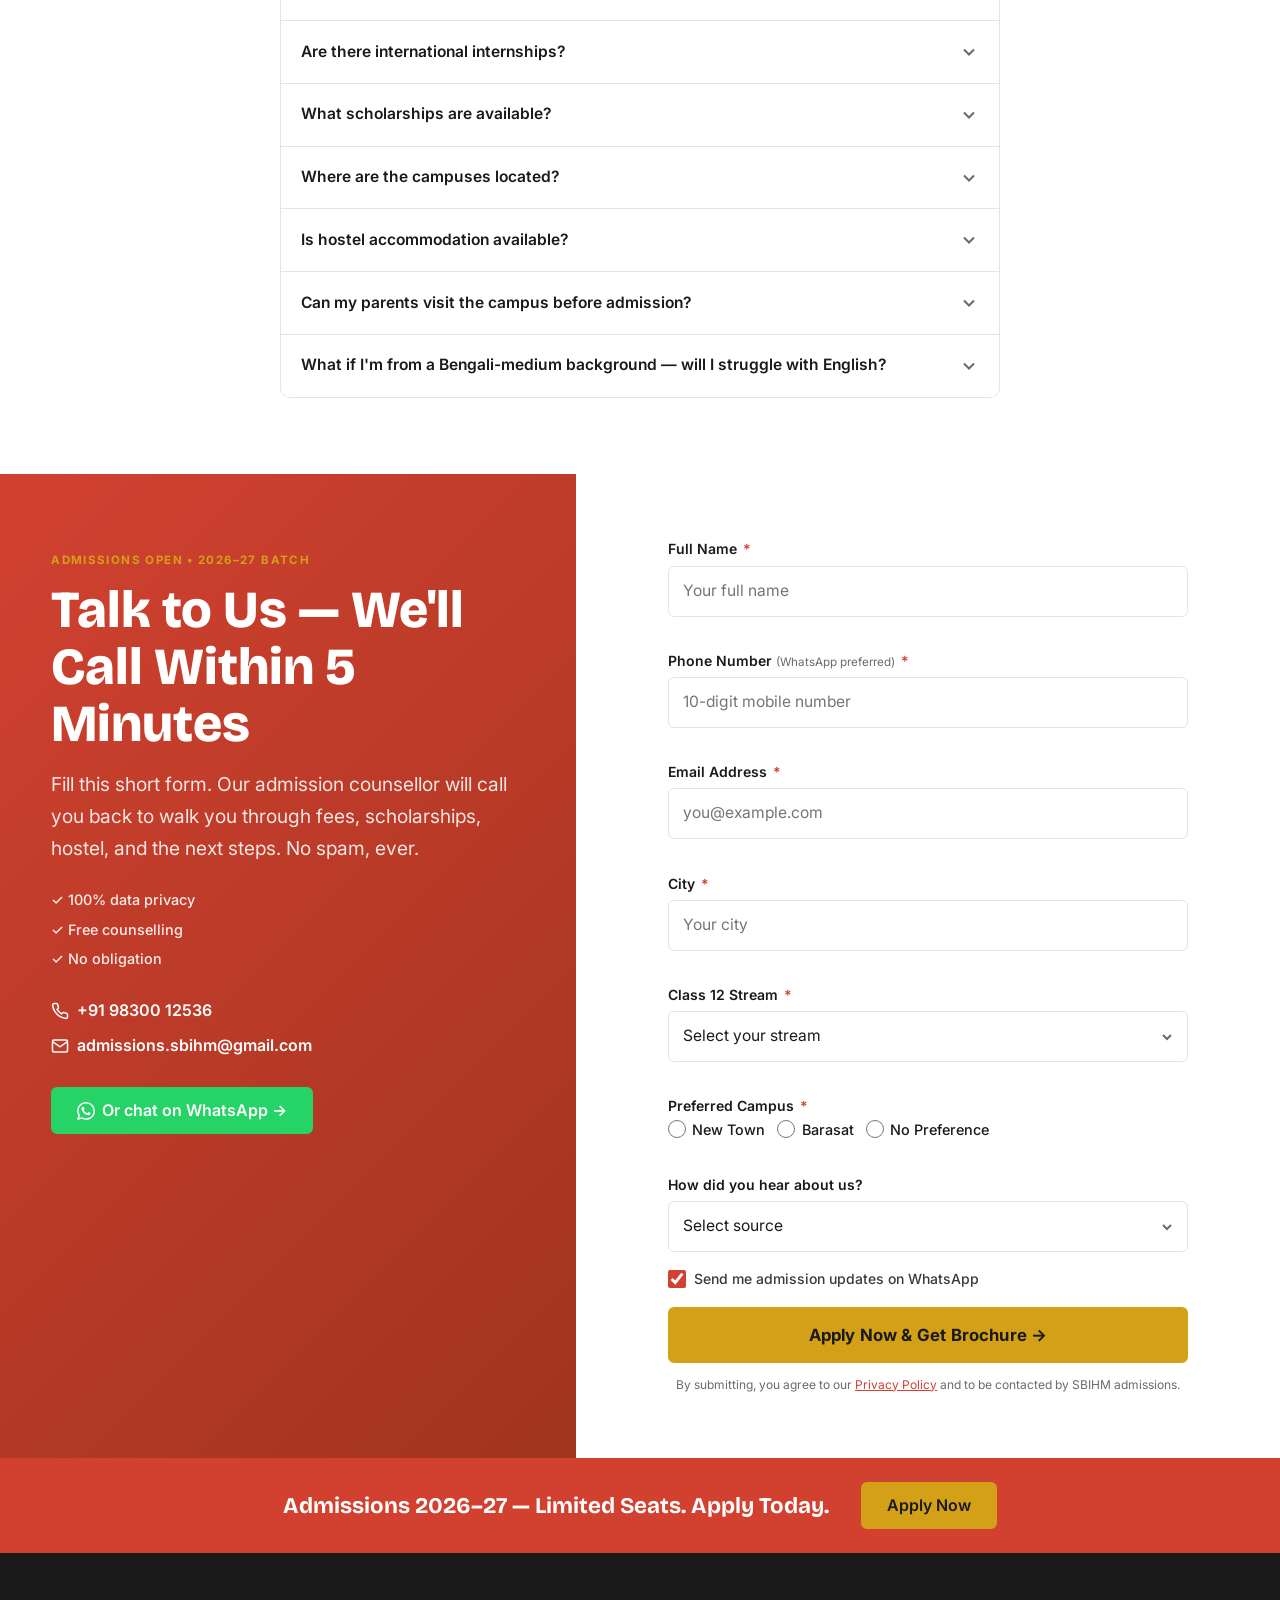
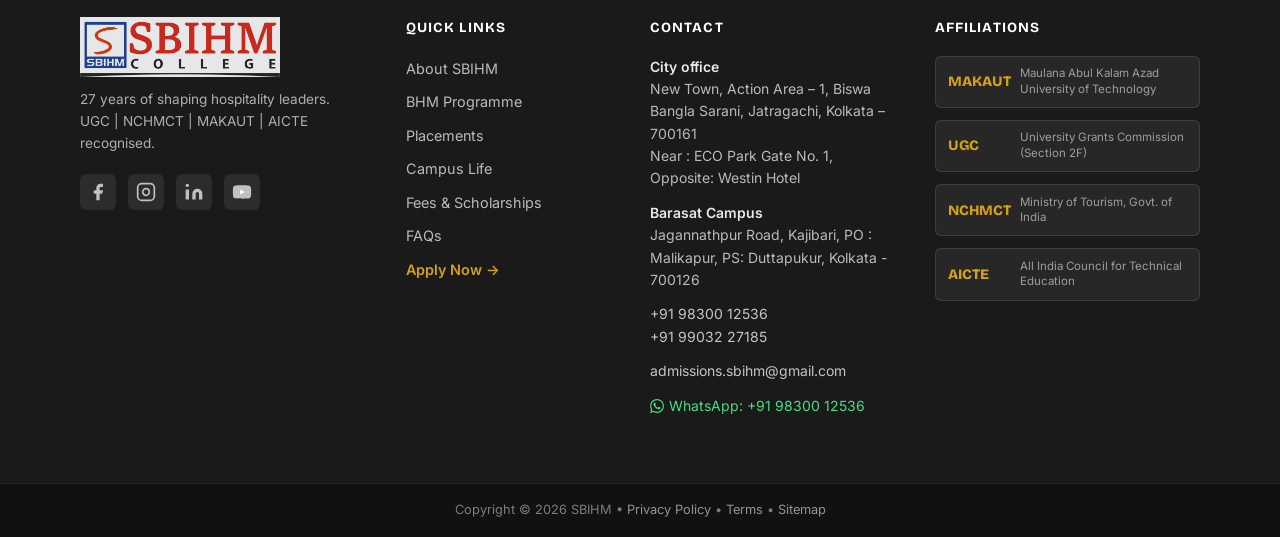
==== commit e8a4f588: "Few changes" ====
--- a/index.html
+++ b/index.html
@@ -540,7 +540,7 @@
     <div class="stats-strip" aria-label="Key statistics">
       <div class="stats-strip__inner">
         <div class="stat-item">
-          <span class="stat-item__number" data-target="25" data-suffix="+">0</span>
+          <span class="stat-item__number" data-target="27">0</span>
           <span class="stat-item__label">Years Shaping Hospitality</span>
         </div>
         <div class="stat-item">
@@ -565,7 +565,7 @@
           <h2 class="section__title" id="about-headline">
             Why <span class="text-red">SBIHM</span> for Hotel Management?
           </h2>
-          <p class="section__subtitle">A 25-year legacy. Real placements. Government-recognised degrees. International
+          <p class="section__subtitle">A 27-year legacy. Real placements. Government-recognised degrees. International
             exposure. Honest fees.</p>
         </div>
         <div class="usps-grid">
@@ -578,7 +578,7 @@
                 <path d="M8 24h4M36 24h4M24 8v4M24 40v4" />
               </svg>
             </div>
-            <h3 class="usp-card__title">25 Years of Hospitality Excellence</h3>
+            <h3 class="usp-card__title">27 Years of Hospitality Excellence</h3>
             <p class="usp-card__desc">Established 2000. One of Kolkata's longest-running hotel management institutes
               with two dedicated campuses.</p>
           </article>
@@ -1718,7 +1718,7 @@
               <img src="assets/images/sbihm-logo.jpg" alt="SBIHM — Subhas Bose Institute of Hotel Management"
                 width="200" height="60" loading="lazy">
             </a>
-            <p class="footer-col__tagline">25 years of shaping hospitality leaders. UGC | NCHMCT | MAKAUT | AICTE
+            <p class="footer-col__tagline">27 years of shaping hospitality leaders. UGC | NCHMCT | MAKAUT | AICTE
               recognised.</p>
             <div class="footer-social" aria-label="SBIHM social media">
               <a href="https://www.facebook.com/sbihm.it" class="footer-social__link" target="_blank"
--- a/styles.css
+++ b/styles.css
@@ -34,7 +34,9 @@
 
 /* ─── 1. Reset & Base ─────────────────────────────────────────────────────── */
 
-*, *::before, *::after {
+*,
+*::before,
+*::after {
   box-sizing: border-box;
   margin: 0;
   padding: 0;
@@ -54,20 +56,34 @@
   overflow-x: hidden;
 }
 
-img, picture, video, canvas, svg {
+img,
+picture,
+video,
+canvas,
+svg {
   display: block;
   max-width: 100%;
 }
 
-input, button, textarea, select {
+input,
+button,
+textarea,
+select {
   font: inherit;
 }
 
-p, h1, h2, h3, h4, h5, h6 {
+p,
+h1,
+h2,
+h3,
+h4,
+h5,
+h6 {
   overflow-wrap: break-word;
 }
 
-ul, ol {
+ul,
+ol {
   list-style: none;
 }
 
@@ -142,8 +158,13 @@
   line-height: 1.6;
 }
 
-.text-red  { color: var(--sbihm-red); }
-.text-gold { color: var(--sbihm-gold); }
+.text-red {
+  color: var(--sbihm-red);
+}
+
+.text-gold {
+  color: var(--sbihm-gold);
+}
 
 /* ─── 3. Typography ───────────────────────────────────────────────────────── */
 
@@ -201,11 +222,11 @@
 .btn--outline-white {
   background: transparent;
   color: white;
-  border-color: rgba(255,255,255,0.7);
+  border-color: rgba(255, 255, 255, 0.7);
 }
 
 .btn--outline-white:hover {
-  background: rgba(255,255,255,0.1);
+  background: rgba(255, 255, 255, 0.1);
   border-color: white;
 }
 
@@ -299,7 +320,7 @@
   display: inline-flex;
   align-items: center;
   gap: 0.35rem;
-  color: rgba(255,255,255,0.85);
+  color: rgba(255, 255, 255, 0.85);
   font-weight: 500;
   transition: color 0.15s;
 }
@@ -473,7 +494,7 @@
 .mobile-drawer__backdrop {
   position: absolute;
   inset: 0;
-  background: rgba(26,26,26,0.55);
+  background: rgba(26, 26, 26, 0.55);
   opacity: 0;
   transition: opacity 0.25s;
 }
@@ -571,7 +592,7 @@
   text-orientation: mixed;
   transform: translateY(-50%) rotate(180deg);
   transition: background 0.18s, right 0.15s;
-  box-shadow: -2px 4px 12px rgba(0,0,0,0.2);
+  box-shadow: -2px 4px 12px rgba(0, 0, 0, 0.2);
 }
 
 /* Undo the rotate for the translateY positioning */
@@ -718,7 +739,8 @@
 .hero {
   position: relative;
   padding-block: clamp(3rem, 6vw, 5rem);
-  padding-bottom: 3rem; /* Provide padding so form doesn't touch bottom */
+  padding-bottom: 3rem;
+  /* Provide padding so form doesn't touch bottom */
   background: var(--sbihm-black);
 }
 
@@ -740,12 +762,15 @@
   0% {
     background-image: url('assets/images/Our-Campus.png');
   }
+
   50% {
     background-image: url('assets/images/Our-Campus.png');
   }
+
   50.01% {
     background-image: url('assets/images/DSC06050-1-scaled.jpg');
   }
+
   100% {
     background-image: url('assets/images/DSC06050-1-scaled.jpg');
   }
@@ -792,10 +817,10 @@
   text-transform: uppercase;
   color: var(--sbihm-gold);
   margin-bottom: 0.75rem;
-  background: rgba(255,255,255,0.08);
+  background: rgba(255, 255, 255, 0.08);
   padding: 0.28rem 0.6rem;
   border-radius: 999px;
-  border: 1px solid rgba(212,160,23,0.4);
+  border: 1px solid rgba(212, 160, 23, 0.4);
 }
 
 .hero__headline {
@@ -810,7 +835,7 @@
 .hero__sub {
   font-size: clamp(0.85rem, 0.3vw + 0.8rem, 0.95rem);
   line-height: 1.6;
-  color: rgba(255,255,255,0.9);
+  color: rgba(255, 255, 255, 0.9);
   margin-bottom: 1rem;
   max-width: 58ch;
 }
@@ -827,8 +852,8 @@
   font-weight: 700;
   letter-spacing: 0.06em;
   color: white;
-  background: rgba(255,255,255,0.15);
-  border: 1px solid rgba(255,255,255,0.35);
+  background: rgba(255, 255, 255, 0.15);
+  border: 1px solid rgba(255, 255, 255, 0.35);
   padding: 0.24rem 0.55rem;
   border-radius: 4px;
 }
@@ -845,7 +870,7 @@
   flex-wrap: wrap;
   gap: 0.75rem;
   font-size: 0.75rem;
-  color: rgba(255,255,255,0.8);
+  color: rgba(255, 255, 255, 0.8);
   font-weight: 500;
 }
 
@@ -873,7 +898,7 @@
   aspect-ratio: 4/5;
 
   /* Placeholder gradient while image loads */
-  background: linear-gradient(160deg, rgba(255,255,255,0.1) 0%, rgba(255,255,255,0.05) 100%);
+  background: linear-gradient(160deg, rgba(255, 255, 255, 0.1) 0%, rgba(255, 255, 255, 0.05) 100%);
 }
 
 .hero__rating-card {
@@ -937,7 +962,7 @@
     padding-top: 0;
   }
 
-  .hero__visual { 
+  .hero__visual {
     width: 45%;
     flex-shrink: 0;
     margin-top: 0;
@@ -956,10 +981,12 @@
 }
 
 @media (max-width: 767px) {
+
   /* Stacked layout on small screens is now the default, but keeping this block in case other mobile tweaks are needed */
   .hero__content {
     padding-top: 0.5rem;
   }
+
   .hero__visual {
     margin-top: 1rem;
   }
@@ -1031,8 +1058,17 @@
 }
 
 @keyframes livePulse {
-  0%, 100% { opacity: 1; box-shadow: 0 0 0 0 rgba(74, 222, 128, 0.5); }
-  50% { opacity: 0.7; box-shadow: 0 0 0 6px rgba(74, 222, 128, 0); }
+
+  0%,
+  100% {
+    opacity: 1;
+    box-shadow: 0 0 0 0 rgba(74, 222, 128, 0.5);
+  }
+
+  50% {
+    opacity: 0.7;
+    box-shadow: 0 0 0 6px rgba(74, 222, 128, 0);
+  }
 }
 
 .hero-form__title {
@@ -1255,32 +1291,32 @@
   transition: opacity 0.2s, transform 0.2s;
 }
 
-.hero-form__checkbox:checked ~ .hero-form__checkbox-custom {
+.hero-form__checkbox:checked~.hero-form__checkbox-custom {
   border-color: var(--sbihm-gold);
   background: rgba(212, 160, 23, 0.1);
 }
 
-.hero-form__checkbox:checked ~ .hero-form__checkbox-custom::after {
+.hero-form__checkbox:checked~.hero-form__checkbox-custom::after {
   opacity: 1;
   transform: scale(1);
 }
 
-.hero-form__checkbox:checked ~ span:last-child {
+.hero-form__checkbox:checked~span:last-child {
   color: white;
 }
 
-.hero-form__checkbox:focus-visible ~ .hero-form__checkbox-custom {
+.hero-form__checkbox:focus-visible~.hero-form__checkbox-custom {
   outline: 2px solid var(--sbihm-gold);
   outline-offset: 2px;
 }
 
 /* When the parent label is for a checked checkbox, highlight the whole label */
-.hero-form__checkbox:checked + .hero-form__checkbox-custom {
+.hero-form__checkbox:checked+.hero-form__checkbox-custom {
   border-color: var(--sbihm-gold);
   background: rgba(212, 160, 23, 0.1);
 }
 
-.hero-form__checkbox:checked + .hero-form__checkbox-custom::after {
+.hero-form__checkbox:checked+.hero-form__checkbox-custom::after {
   opacity: 1;
   transform: scale(1);
 }
@@ -1302,12 +1338,12 @@
   border-color: rgba(37, 211, 102, 0.5);
 }
 
-.hero-form__checkbox:checked ~ .hero-form__checkbox-custom--whatsapp {
+.hero-form__checkbox:checked~.hero-form__checkbox-custom--whatsapp {
   border-color: #25D366;
   background: rgba(37, 211, 102, 0.15);
 }
 
-.hero-form__checkbox:checked ~ .hero-form__checkbox-custom--whatsapp::after {
+.hero-form__checkbox:checked~.hero-form__checkbox-custom--whatsapp::after {
   background: #25D366;
 }
 
@@ -1404,7 +1440,7 @@
   content: '';
   position: absolute;
   inset: 0;
-  background: linear-gradient(90deg, transparent 0%, rgba(255,255,255,0.3) 50%, transparent 100%);
+  background: linear-gradient(90deg, transparent 0%, rgba(255, 255, 255, 0.3) 50%, transparent 100%);
   transform: translateX(-100%);
   transition: transform 0.6s;
 }
@@ -1443,7 +1479,9 @@
 }
 
 @keyframes formSpin {
-  to { transform: rotate(360deg); }
+  to {
+    transform: rotate(360deg);
+  }
 }
 
 /* Privacy note */
@@ -1504,6 +1542,7 @@
     transform: translateX(calc(100% + 2rem));
     opacity: 0;
   }
+
   to {
     transform: translateX(0);
     opacity: 1;
@@ -1515,6 +1554,7 @@
     transform: translateX(0);
     opacity: 1;
   }
+
   to {
     transform: translateX(calc(100% + 2rem));
     opacity: 0;
@@ -1535,8 +1575,13 @@
 }
 
 @keyframes toastIconPop {
-  0% { transform: scale(0); }
-  100% { transform: scale(1); }
+  0% {
+    transform: scale(0);
+  }
+
+  100% {
+    transform: scale(1);
+  }
 }
 
 .success-toast__content {
@@ -1599,8 +1644,13 @@
 }
 
 @keyframes toastProgress {
-  from { transform: scaleX(1); }
-  to { transform: scaleX(0); }
+  from {
+    transform: scaleX(1);
+  }
+
+  to {
+    transform: scaleX(0);
+  }
 }
 
 /* Mobile: full-width at top */
@@ -2108,7 +2158,7 @@
   font-weight: 700;
   letter-spacing: 0.1em;
   text-transform: uppercase;
-  color: rgba(255,255,255,0.75);
+  color: rgba(255, 255, 255, 0.75);
   margin-bottom: 0.5rem;
 }
 
@@ -2123,19 +2173,19 @@
 
 .careers-highlight__detail {
   font-size: 0.95rem;
-  color: rgba(255,255,255,0.85);
+  color: rgba(255, 255, 255, 0.85);
   margin-bottom: 1rem;
 }
 
 .careers-highlight__divider {
   height: 1px;
-  background: rgba(255,255,255,0.25);
+  background: rgba(255, 255, 255, 0.25);
   margin-block: 1rem;
 }
 
 .careers-highlight__range {
   font-size: 0.8rem;
-  color: rgba(255,255,255,0.7);
+  color: rgba(255, 255, 255, 0.7);
   text-transform: uppercase;
   letter-spacing: 0.05em;
 }
@@ -2150,7 +2200,7 @@
 
 .careers-highlight__median {
   font-size: 0.875rem;
-  color: rgba(255,255,255,0.8);
+  color: rgba(255, 255, 255, 0.8);
   margin-bottom: 1.5rem;
 }
 
@@ -2286,7 +2336,7 @@
   font-weight: 700;
   font-size: 0.9rem;
   color: white;
-  background: rgba(0,0,0,0.6);
+  background: rgba(0, 0, 0, 0.6);
   padding: 0.3rem 0.65rem;
   border-radius: 4px;
   transition: color 0.25s, background 0.25s;
@@ -2860,7 +2910,7 @@
 
 .apply-left__body {
   font-size: var(--fs-lead);
-  color: rgba(255,255,255,0.88);
+  color: rgba(255, 255, 255, 0.88);
   line-height: 1.65;
   margin-bottom: 1.5rem;
   max-width: 46ch;
@@ -2877,7 +2927,7 @@
 .apply-left__trust li {
   font-size: 0.9rem;
   font-weight: 500;
-  color: rgba(255,255,255,0.9);
+  color: rgba(255, 255, 255, 0.9);
 }
 
 .apply-left__contact {
@@ -3157,7 +3207,7 @@
 
 .site-footer {
   background: var(--sbihm-black);
-  color: rgba(255,255,255,0.8);
+  color: rgba(255, 255, 255, 0.8);
 }
 
 .site-footer__main {
@@ -3190,7 +3240,7 @@
 .footer-col__tagline {
   font-size: 0.85rem;
   line-height: 1.6;
-  color: rgba(255,255,255,0.65);
+  color: rgba(255, 255, 255, 0.65);
   margin-bottom: 1.25rem;
   max-width: 30ch;
 }
@@ -3204,11 +3254,11 @@
   width: 36px;
   height: 36px;
   border-radius: 6px;
-  background: rgba(255,255,255,0.08);
+  background: rgba(255, 255, 255, 0.08);
   display: flex;
   align-items: center;
   justify-content: center;
-  color: rgba(255,255,255,0.7);
+  color: rgba(255, 255, 255, 0.7);
   transition: background 0.15s, color 0.15s;
 }
 
@@ -3230,7 +3280,7 @@
 
 .footer-links__link {
   font-size: 0.9rem;
-  color: rgba(255,255,255,0.7);
+  color: rgba(255, 255, 255, 0.7);
   transition: color 0.15s;
 }
 
@@ -3250,16 +3300,16 @@
   font-style: normal;
   font-size: 0.875rem;
   line-height: 1.6;
-  color: rgba(255,255,255,0.7);
+  color: rgba(255, 255, 255, 0.7);
 }
 
 .footer-address strong {
-  color: rgba(255,255,255,0.9);
+  color: rgba(255, 255, 255, 0.9);
   font-weight: 600;
 }
 
 .footer-address__link {
-  color: rgba(255,255,255,0.75);
+  color: rgba(255, 255, 255, 0.75);
   transition: color 0.15s;
 }
 
@@ -3289,9 +3339,9 @@
   align-items: center;
   gap: 0.75rem;
   padding: 0.6rem 0.75rem;
-  background: rgba(255,255,255,0.06);
+  background: rgba(255, 255, 255, 0.06);
   border-radius: 6px;
-  border: 1px solid rgba(255,255,255,0.1);
+  border: 1px solid rgba(255, 255, 255, 0.1);
 }
 
 .footer-affiliation-badge__abbr {
@@ -3304,25 +3354,25 @@
 
 .footer-affiliation-badge__name {
   font-size: 0.72rem;
-  color: rgba(255,255,255,0.55);
+  color: rgba(255, 255, 255, 0.55);
   line-height: 1.35;
 }
 
 .site-footer__sub {
-  background: rgba(0,0,0,0.35);
+  background: rgba(0, 0, 0, 0.35);
   padding-block: 1rem;
-  border-top: 1px solid rgba(255,255,255,0.08);
+  border-top: 1px solid rgba(255, 255, 255, 0.08);
 }
 
 .site-footer__sub-text {
   font-size: 0.8rem;
-  color: rgba(255,255,255,0.45);
+  color: rgba(255, 255, 255, 0.45);
   text-align: center;
   line-height: 1.6;
 }
 
 .site-footer__sub-link {
-  color: rgba(255,255,255,0.55);
+  color: rgba(255, 255, 255, 0.55);
   transition: color 0.15s;
 }
 
@@ -3361,7 +3411,7 @@
 .modal__backdrop {
   position: absolute;
   inset: 0;
-  background: rgba(26,26,26,0.6);
+  background: rgba(26, 26, 26, 0.6);
   backdrop-filter: blur(4px);
 }
 
@@ -3476,16 +3526,39 @@
 /* ─── 27. Animations & Motion ─────────────────────────────────────────────── */
 
 @keyframes whatsapp-bounce {
-  0%, 100%   { transform: translateY(0); }
-  10%        { transform: translateY(-8px); }
-  20%        { transform: translateY(0); }
-  30%        { transform: translateY(-4px); }
-  40%        { transform: translateY(0); }
+
+  0%,
+  100% {
+    transform: translateY(0);
+  }
+
+  10% {
+    transform: translateY(-8px);
+  }
+
+  20% {
+    transform: translateY(0);
+  }
+
+  30% {
+    transform: translateY(-4px);
+  }
+
+  40% {
+    transform: translateY(0);
+  }
 }
 
 @keyframes count-up-reveal {
-  from { opacity: 0; transform: translateY(12px); }
-  to   { opacity: 1; transform: translateY(0); }
+  from {
+    opacity: 0;
+    transform: translateY(12px);
+  }
+
+  to {
+    opacity: 1;
+    transform: translateY(0);
+  }
 }
 
 /* Respect prefers-reduced-motion */
@@ -3514,6 +3587,7 @@
 /* ─── Misc Body Padding for mobile bottom bar ─────────────────────────────── */
 @media (max-width: 767px) {
   body {
-    padding-bottom: 54px; /* matches mobile-bottom-cta height */
-  }
-}
+    padding-bottom: 54px;
+    /* matches mobile-bottom-cta height */
+  }
+}
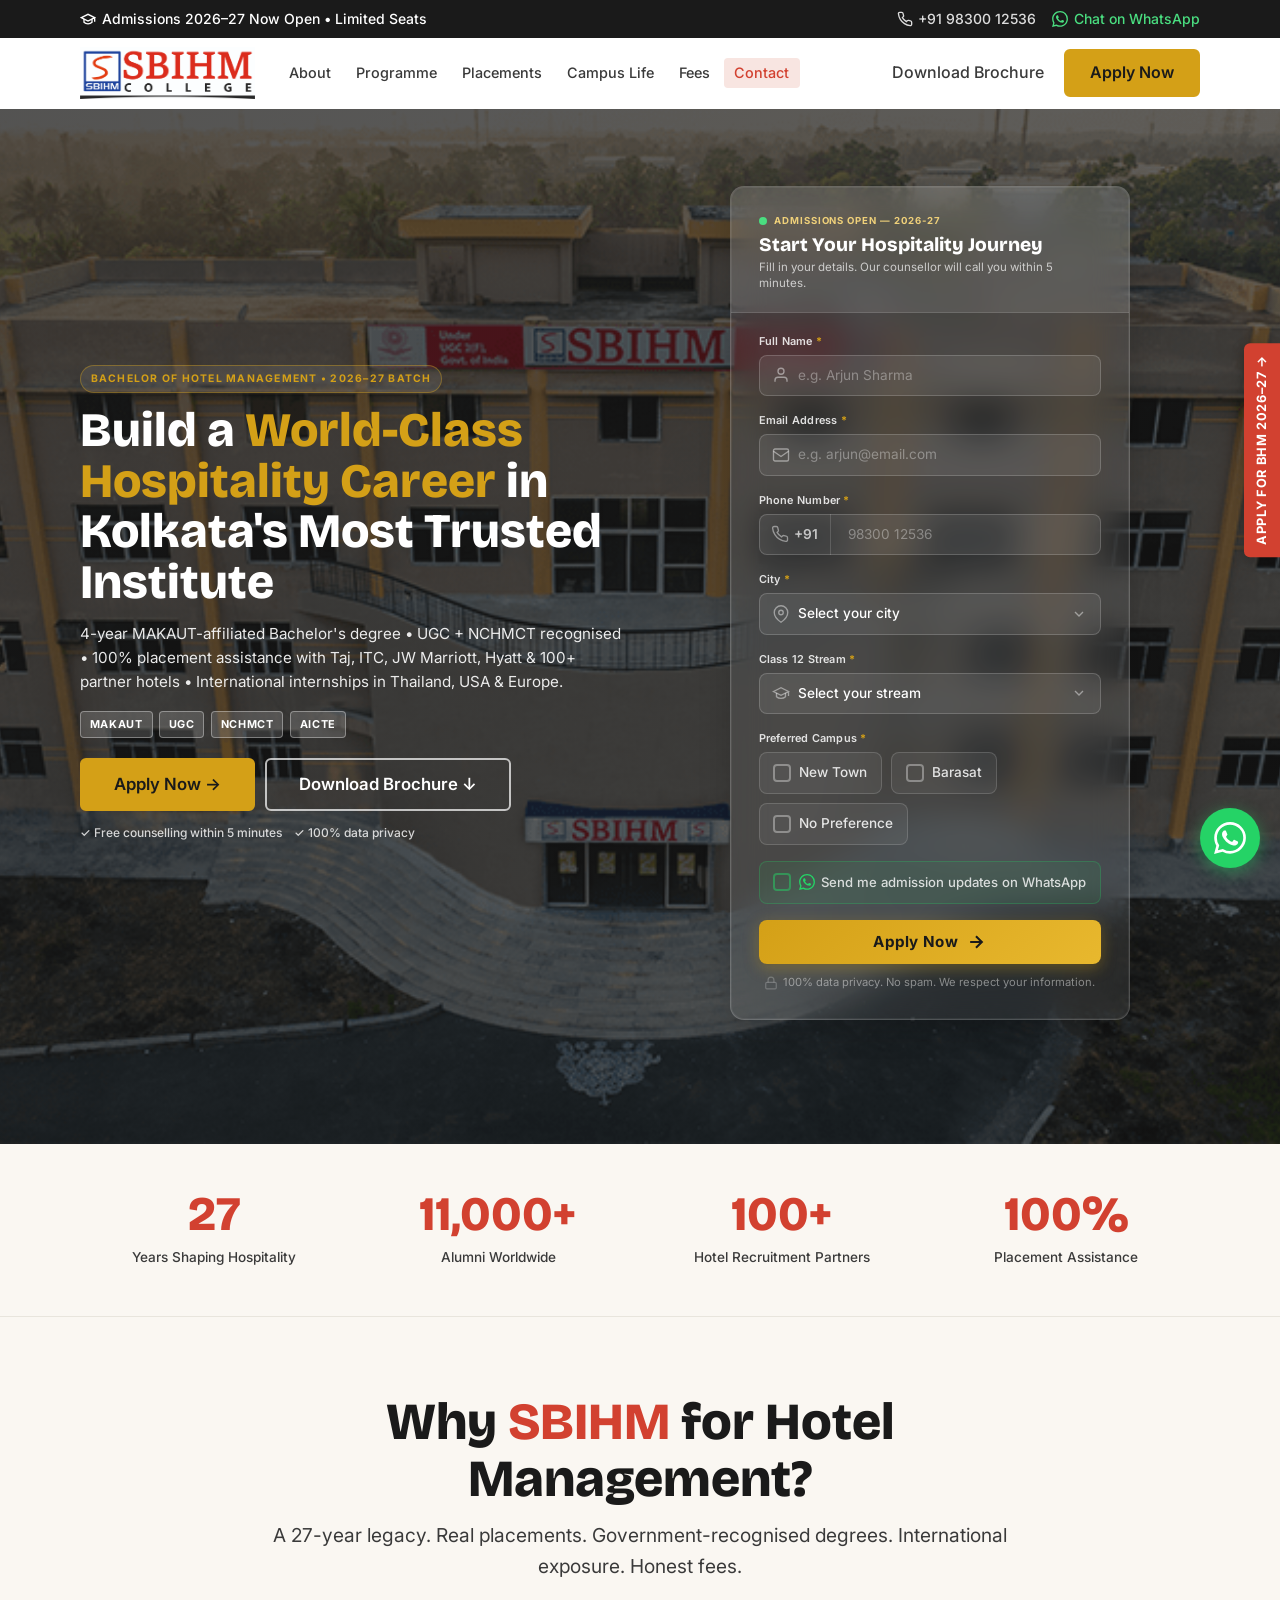
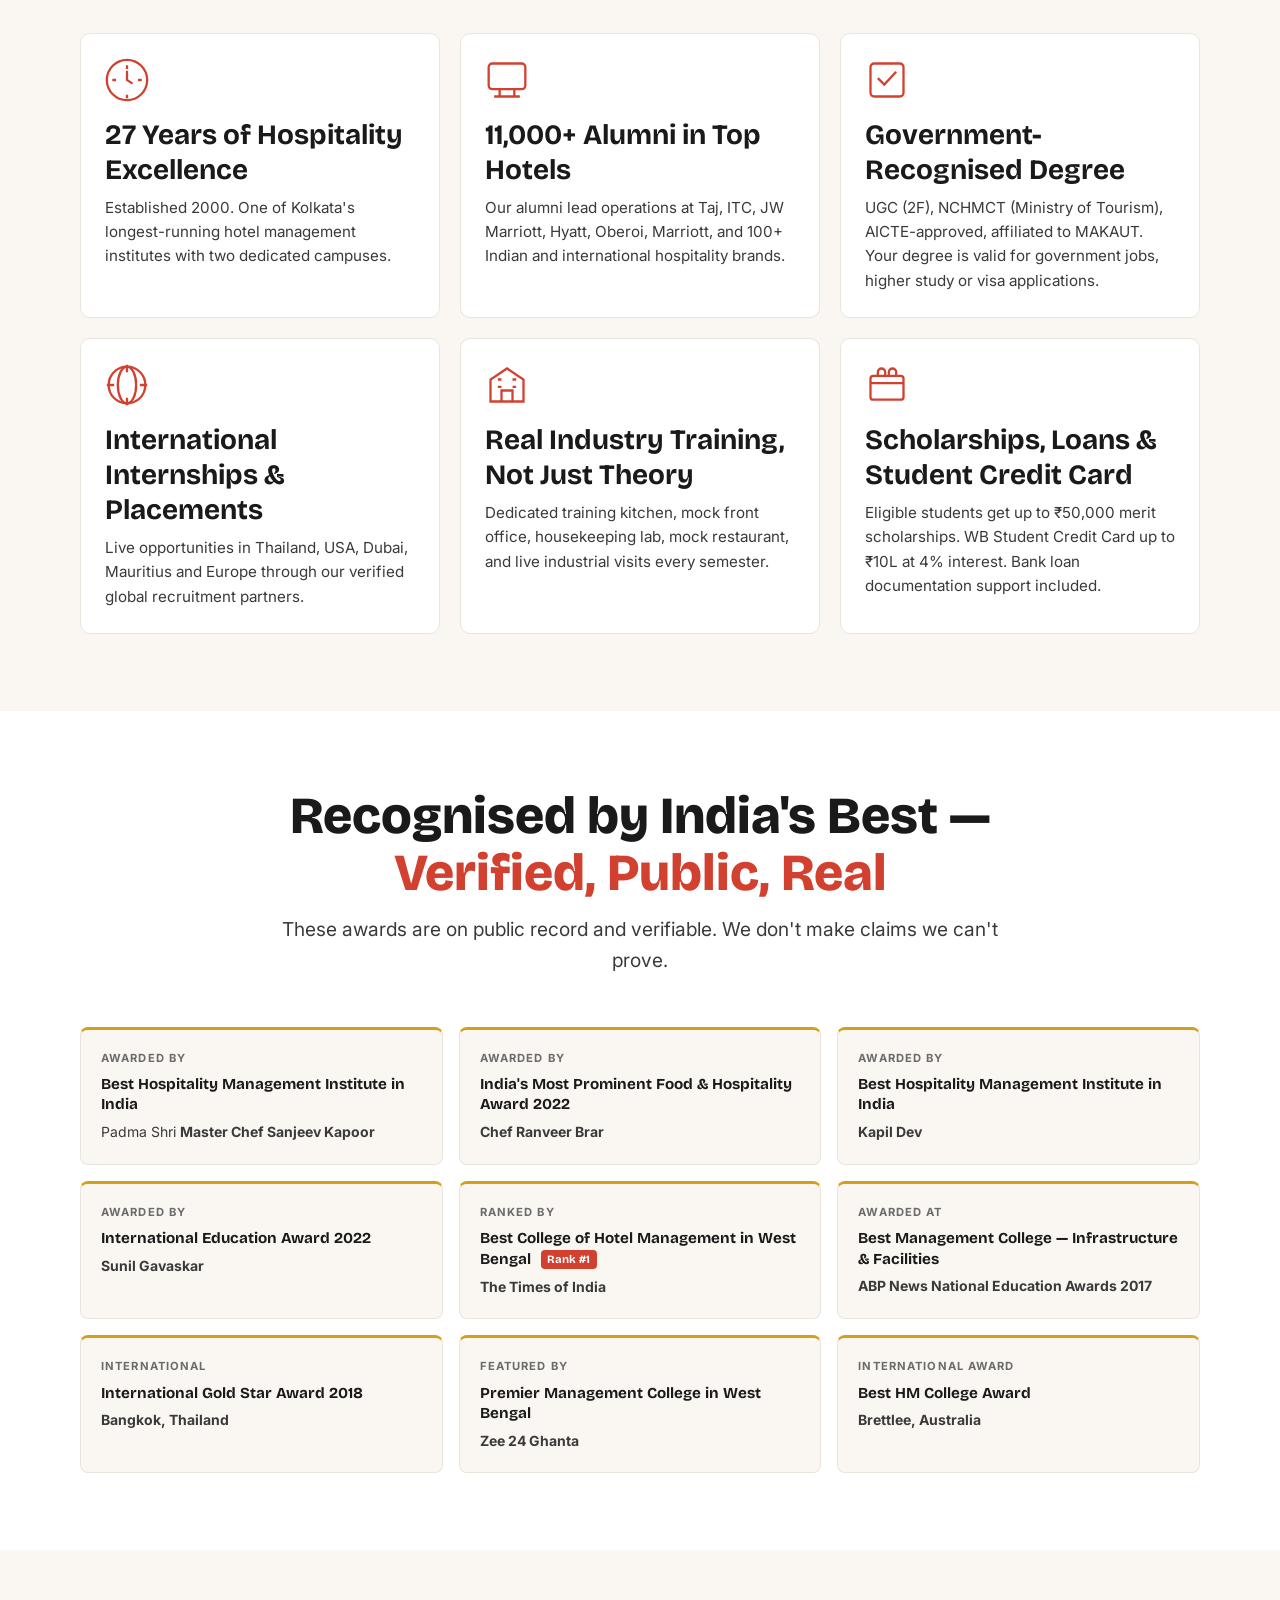
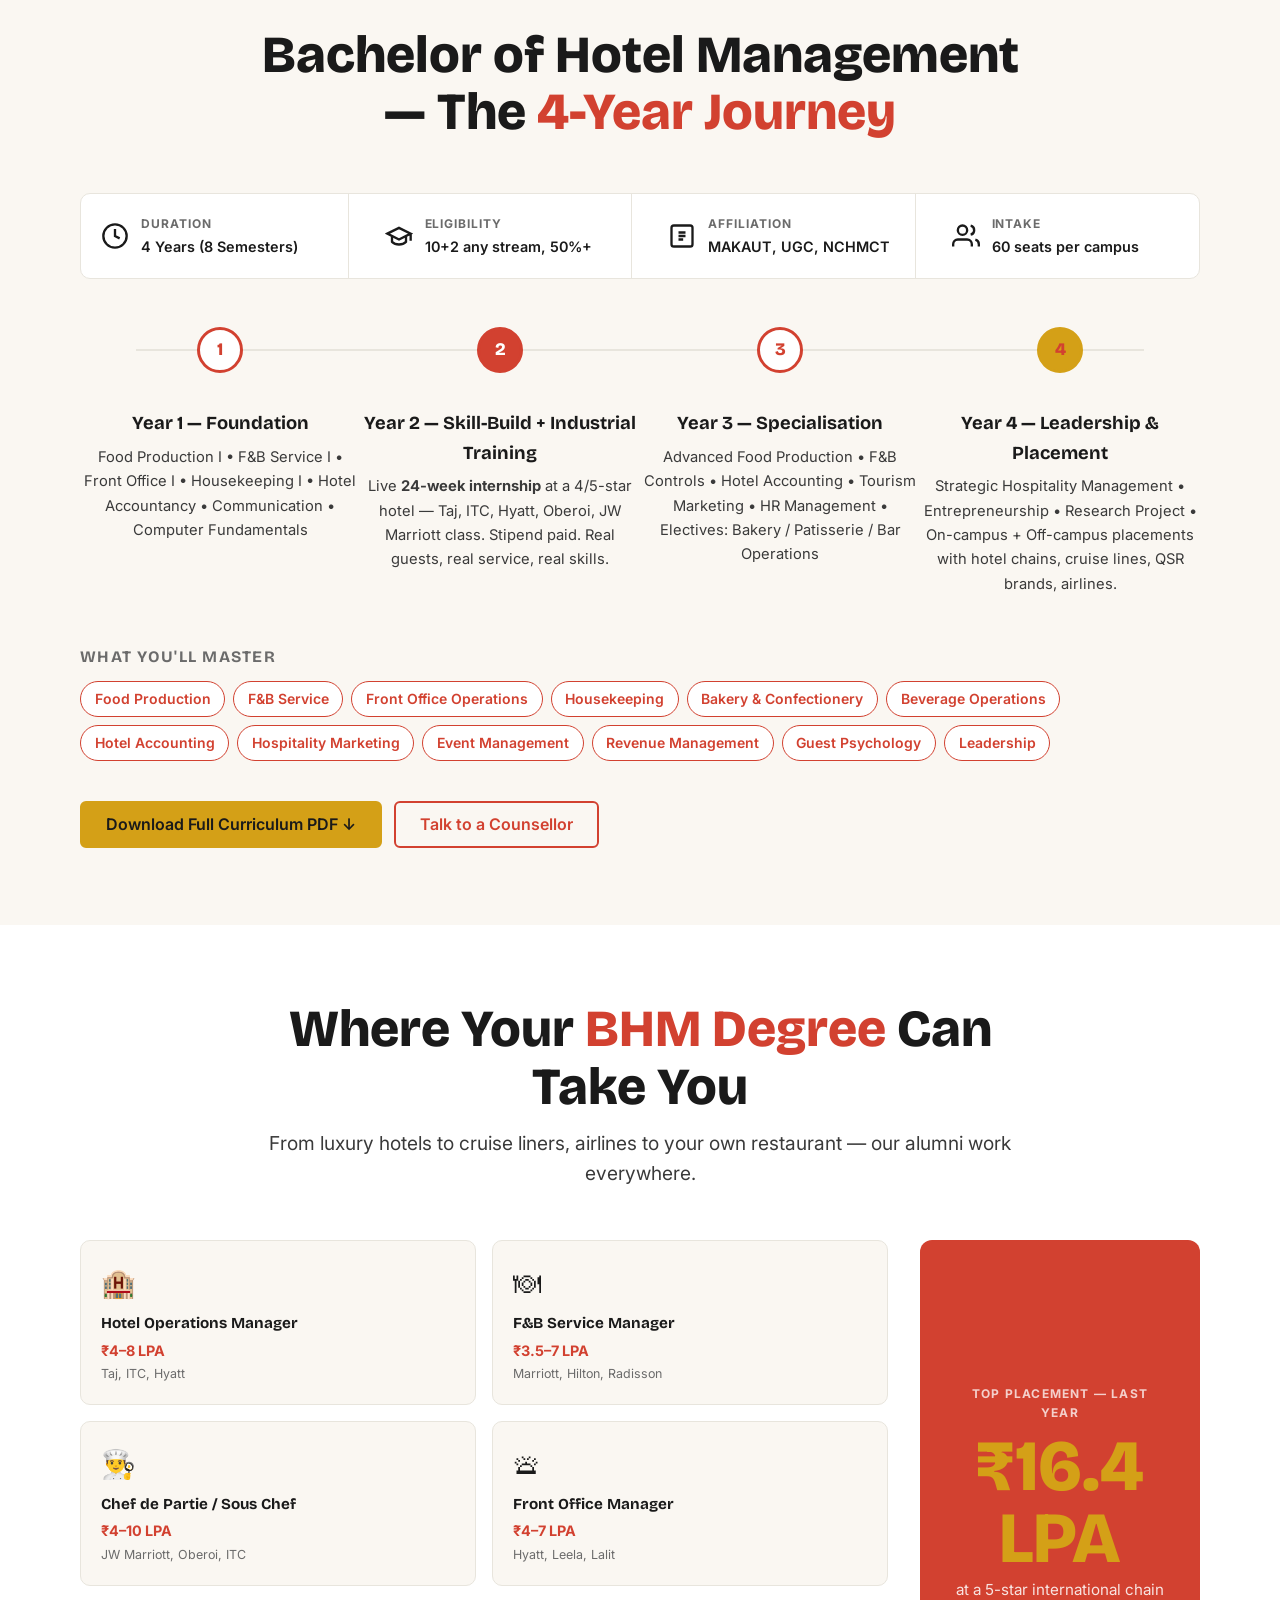
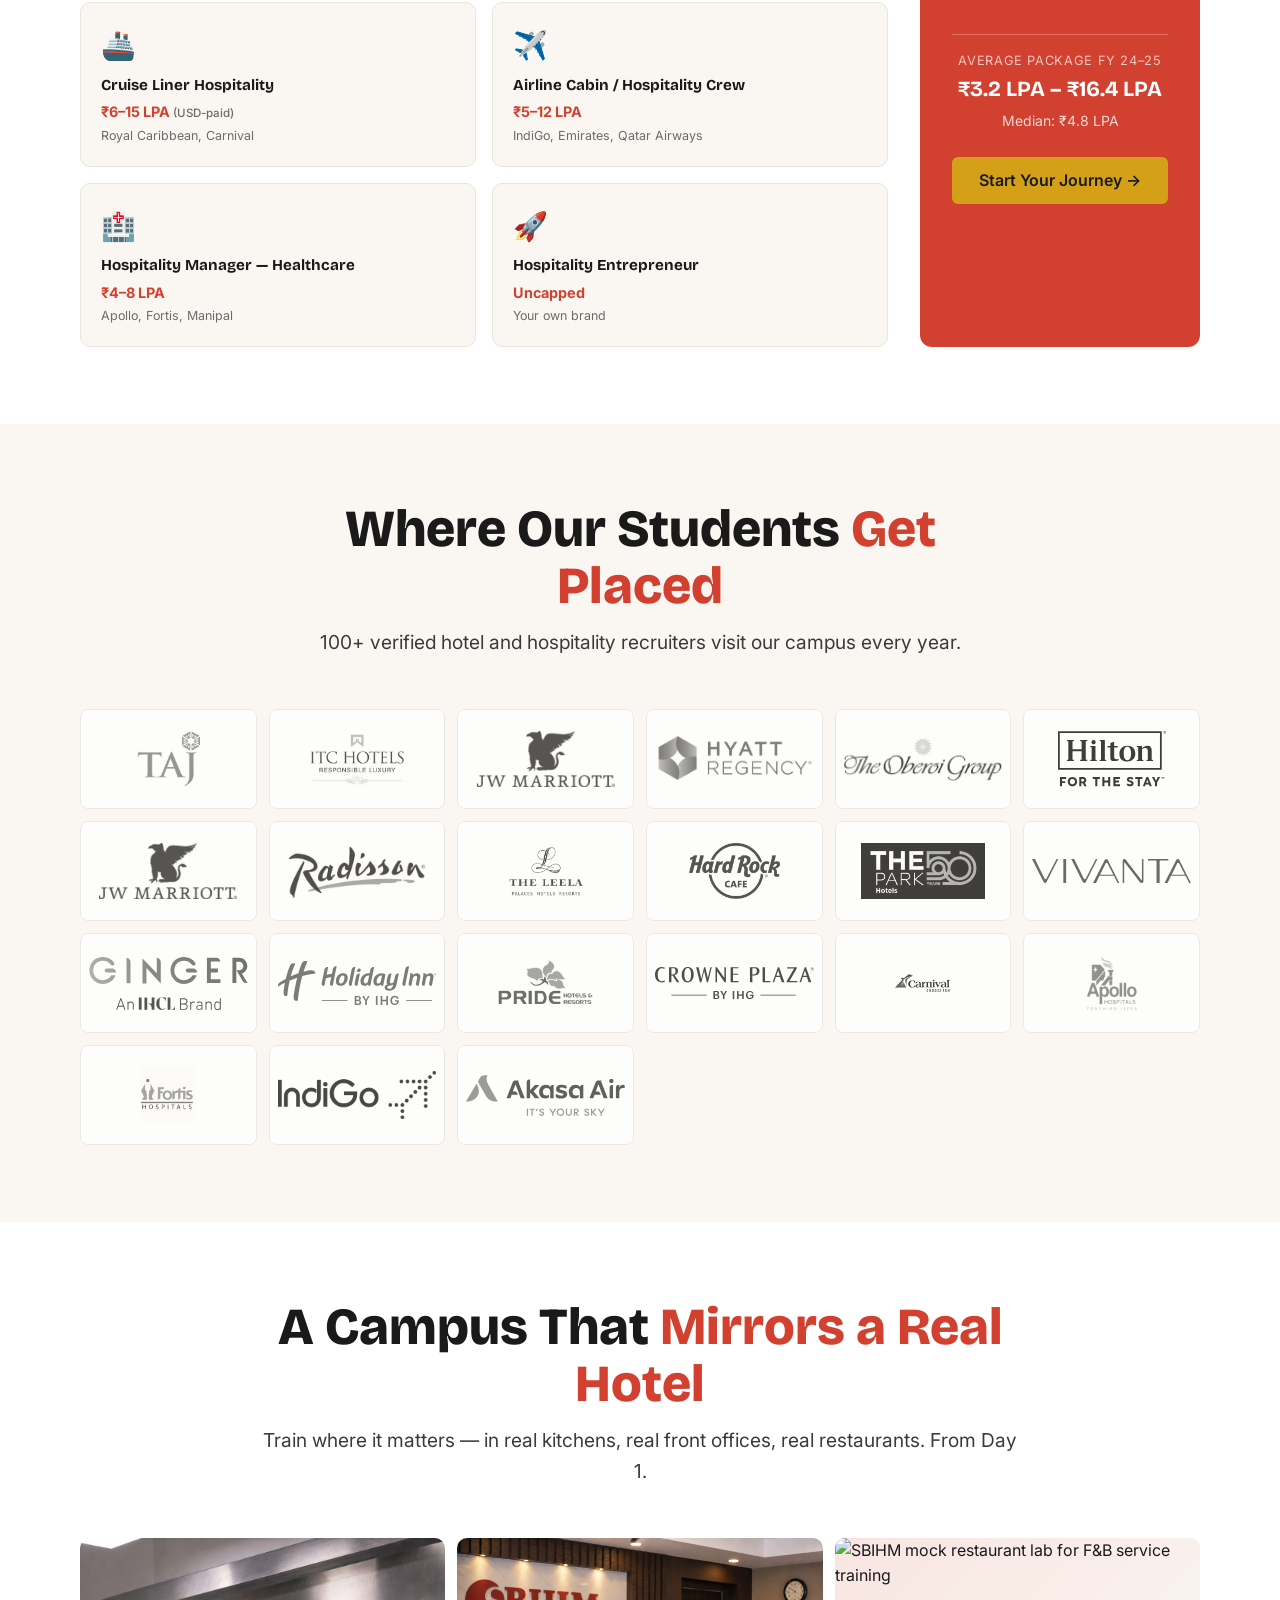
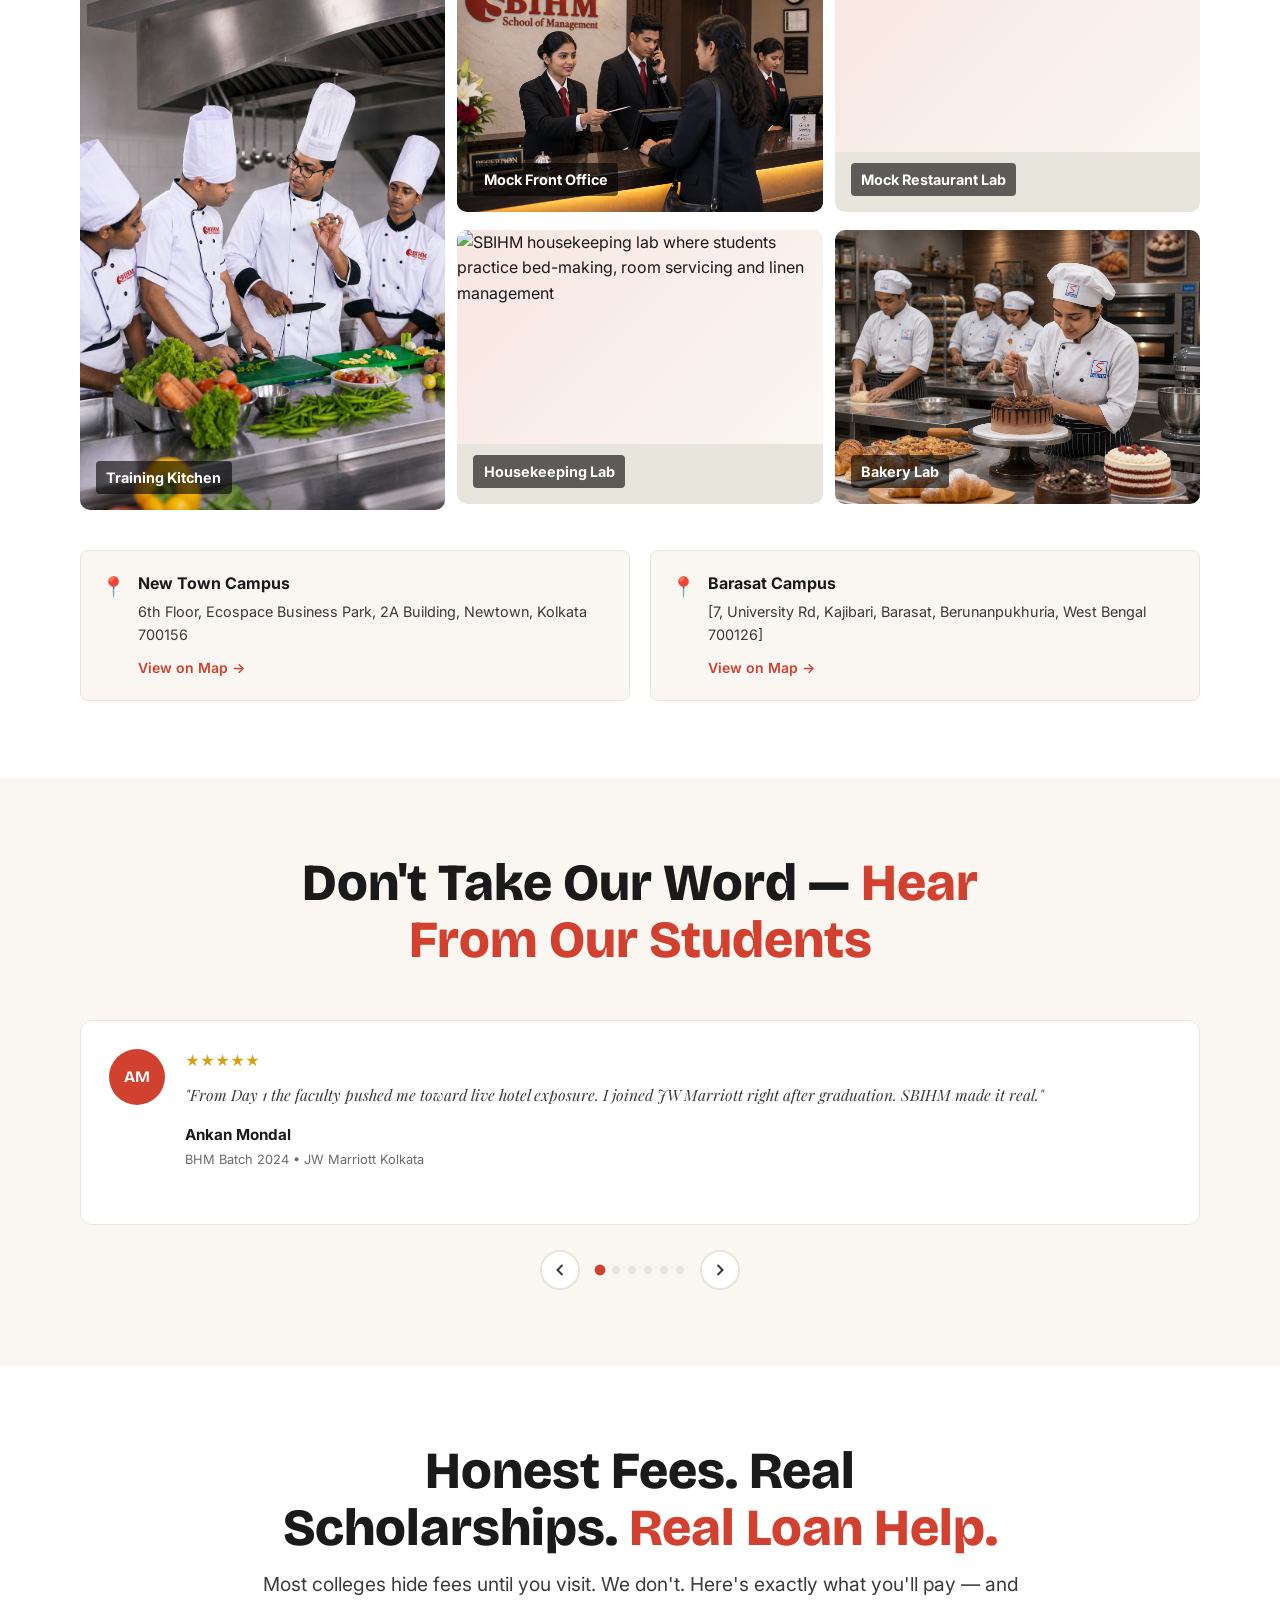
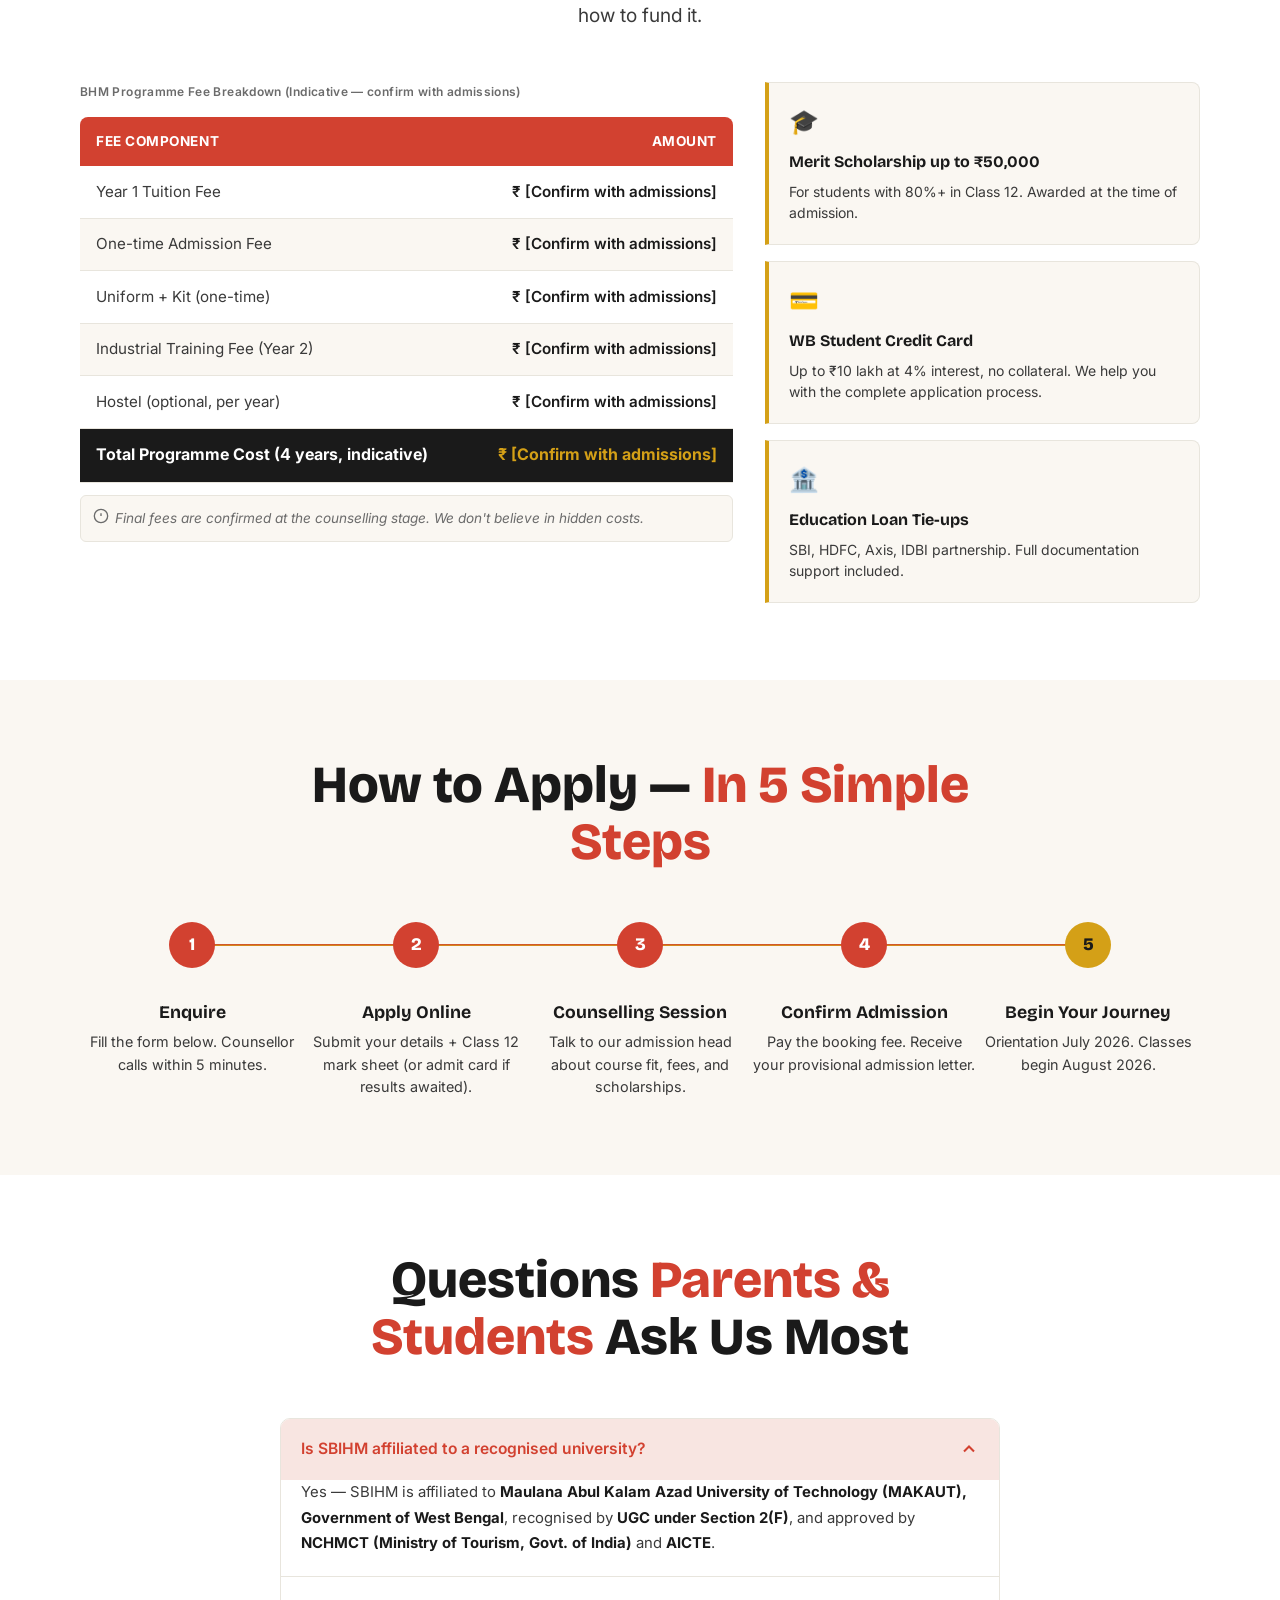
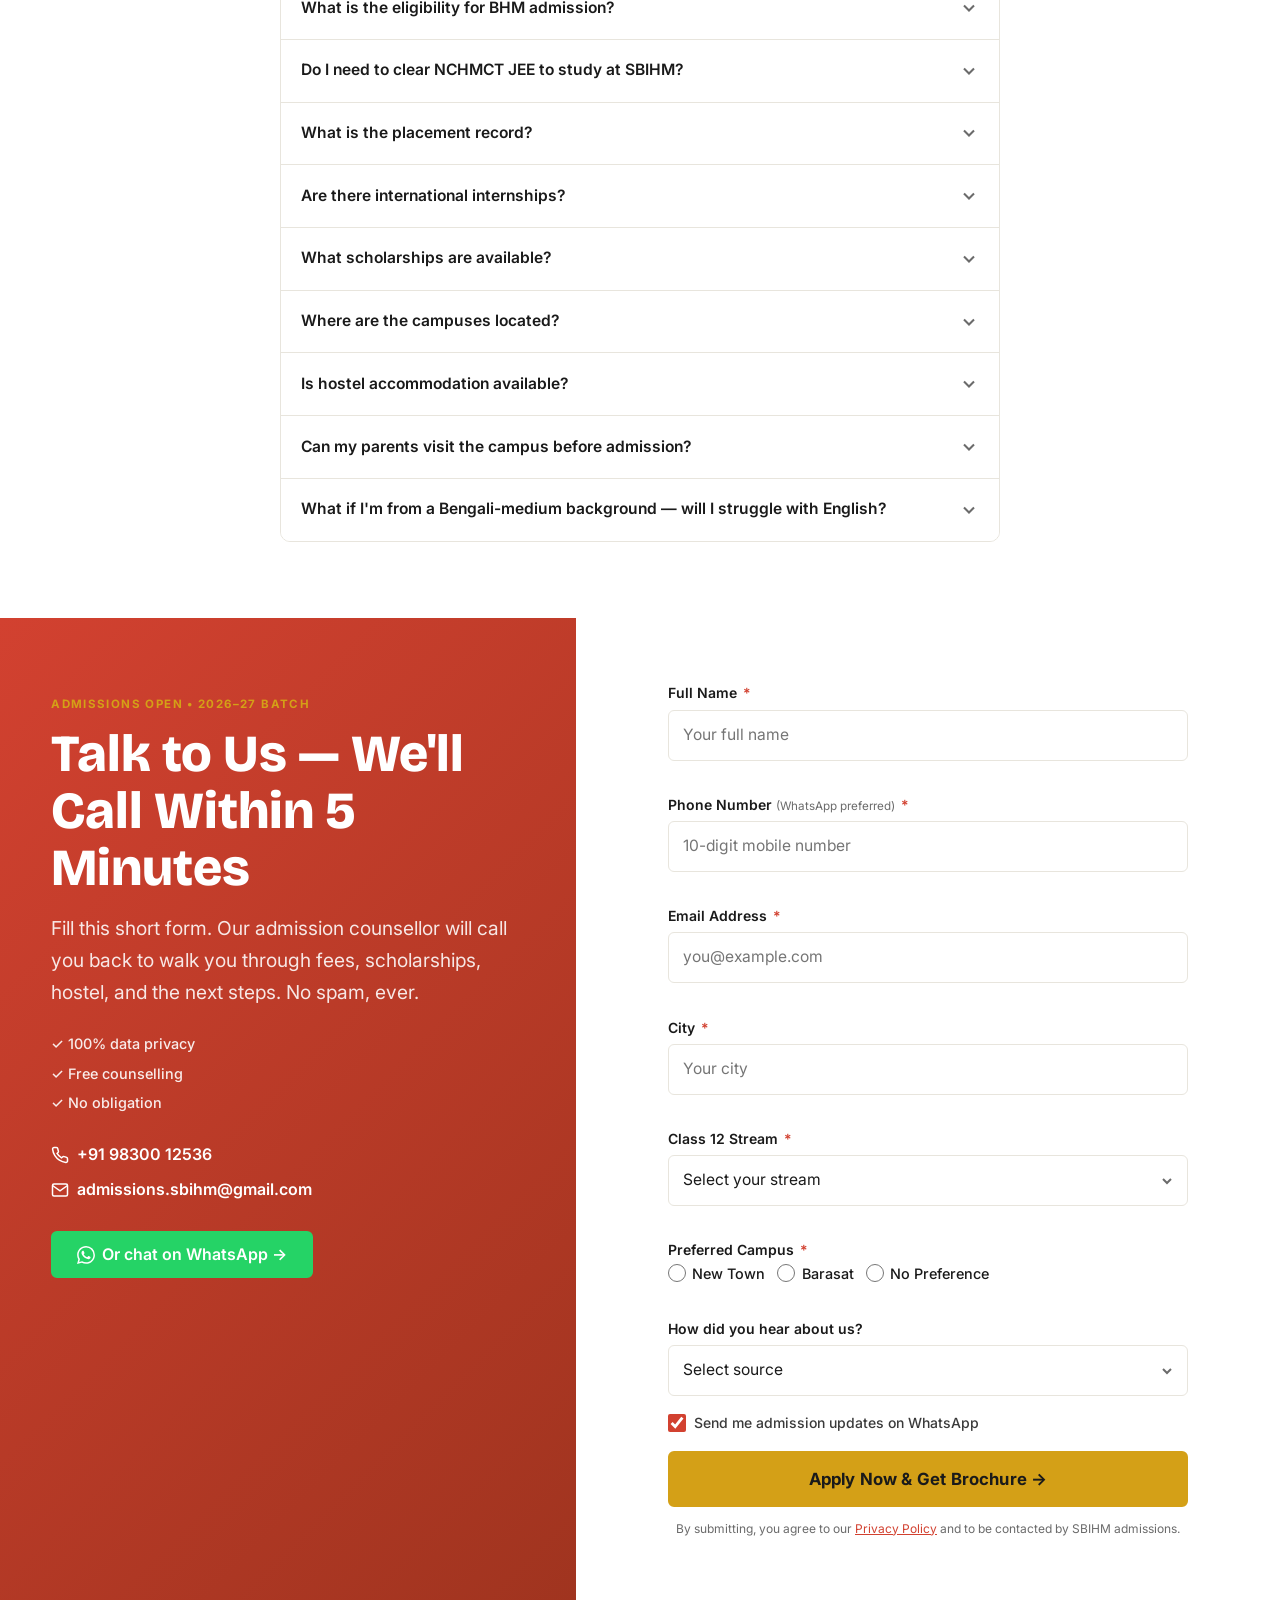
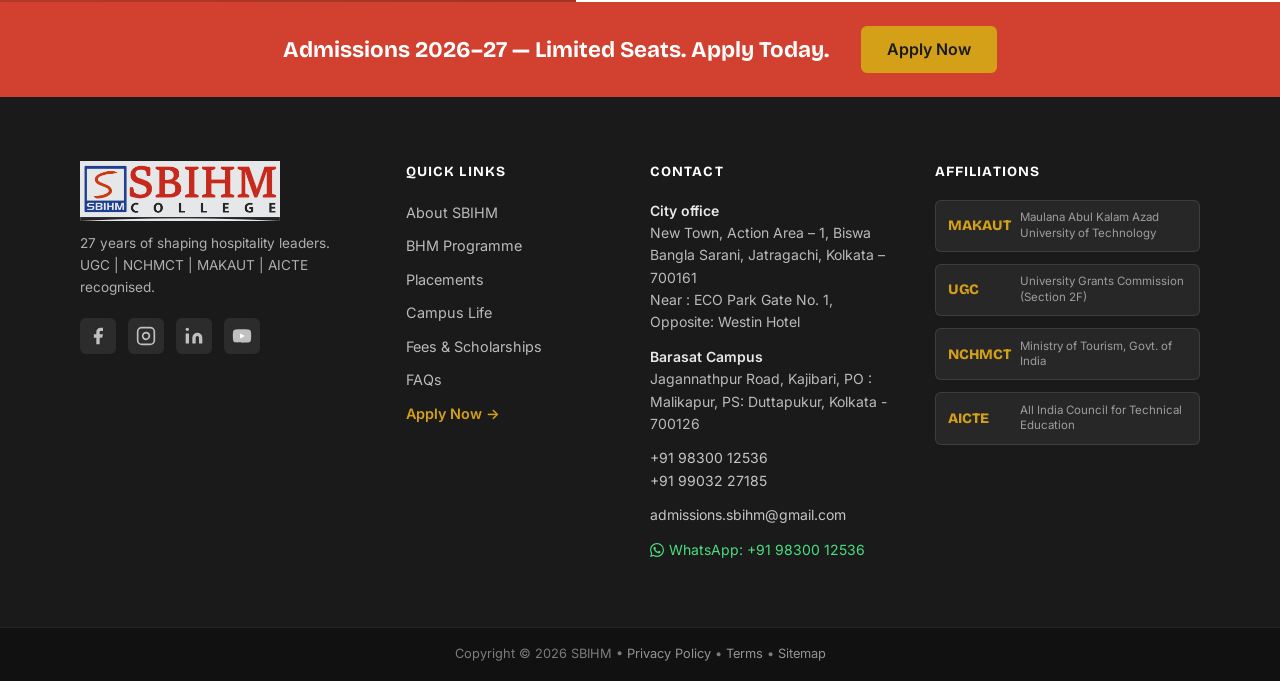
==== commit 376da2e4: "Added Logos" ====
--- a/index.html
+++ b/index.html
@@ -2,6 +2,16 @@
 <html lang="en">
 
 <head>
+  <!-- Google Tag Manager -->
+  <script>(function (w, d, s, l, i) {
+      w[l] = w[l] || []; w[l].push({
+        'gtm.start':
+          new Date().getTime(), event: 'gtm.js'
+      }); var f = d.getElementsByTagName(s)[0],
+        j = d.createElement(s), dl = l != 'dataLayer' ? '&l=' + l : ''; j.async = true; j.src =
+          'https://www.googletagmanager.com/gtm.js?id=' + i + dl; f.parentNode.insertBefore(j, f);
+    })(window, document, 'script', 'dataLayer', 'GTM-5KFQNGBB');</script>
+  <!-- End Google Tag Manager -->
   <meta charset="UTF-8">
   <meta name="viewport" content="width=device-width, initial-scale=1.0">
   <title>Bachelor of Hotel Management (BHM) in Kolkata — SBIHM | Admissions 2026-27</title>
@@ -91,6 +101,10 @@
 </head>
 
 <body>
+  <!-- Google Tag Manager (noscript) -->
+  <noscript><iframe src="https://www.googletagmanager.com/ns.html?id=GTM-5KFQNGBB" height="0" width="0"
+      style="display:none;visibility:hidden"></iframe></noscript>
+  <!-- End Google Tag Manager (noscript) -->
 
   <!-- Google Tag Manager (noscript) -->
   <!-- <noscript><iframe src="https://www.googletagmanager.com/ns.html?id=GTM-XXXXXXX" height="0" width="0" style="display:none;visibility:hidden"></iframe></noscript> -->
@@ -961,30 +975,30 @@
         <!-- Replace placeholder logo paths with licensed assets from /assets/partners/ -->
         <div class="partners-grid" role="list" aria-label="Recruitment partner companies">
           <!-- Each item is a text fallback with a placeholder for the actual logo image -->
-          <div class="partner-logo" role="listitem"><span class="partner-logo__name">Taj Hotels</span></div>
-          <div class="partner-logo" role="listitem"><span class="partner-logo__name">ITC Hotels</span></div>
-          <div class="partner-logo" role="listitem"><span class="partner-logo__name">JW Marriott</span></div>
-          <div class="partner-logo" role="listitem"><span class="partner-logo__name">Hyatt</span></div>
-          <div class="partner-logo" role="listitem"><span class="partner-logo__name">The Oberoi</span></div>
-          <div class="partner-logo" role="listitem"><span class="partner-logo__name">Hilton</span></div>
-          <div class="partner-logo" role="listitem"><span class="partner-logo__name">Marriott</span></div>
-          <div class="partner-logo" role="listitem"><span class="partner-logo__name">Radisson</span></div>
-          <div class="partner-logo" role="listitem"><span class="partner-logo__name">The LaLit</span></div>
-          <div class="partner-logo" role="listitem"><span class="partner-logo__name">The Leela</span></div>
-          <div class="partner-logo" role="listitem"><span class="partner-logo__name">Hard Rock Café</span></div>
-          <div class="partner-logo" role="listitem"><span class="partner-logo__name">Park Hotels</span></div>
-          <div class="partner-logo" role="listitem"><span class="partner-logo__name">Vivanta</span></div>
-          <div class="partner-logo" role="listitem"><span class="partner-logo__name">Ginger Hotels</span></div>
-          <div class="partner-logo" role="listitem"><span class="partner-logo__name">Holiday Inn</span></div>
-          <div class="partner-logo" role="listitem"><span class="partner-logo__name">Sayaji</span></div>
-          <div class="partner-logo" role="listitem"><span class="partner-logo__name">Pride Hotels</span></div>
-          <div class="partner-logo" role="listitem"><span class="partner-logo__name">Crowne Plaza</span></div>
-          <div class="partner-logo" role="listitem"><span class="partner-logo__name">Royal Caribbean</span></div>
-          <div class="partner-logo" role="listitem"><span class="partner-logo__name">Carnival Cruises</span></div>
-          <div class="partner-logo" role="listitem"><span class="partner-logo__name">Apollo Hospitals</span></div>
-          <div class="partner-logo" role="listitem"><span class="partner-logo__name">Fortis</span></div>
-          <div class="partner-logo" role="listitem"><span class="partner-logo__name">IndiGo Airlines</span></div>
-          <div class="partner-logo" role="listitem"><span class="partner-logo__name">Akasa Air</span></div>
+          <div class="partner-logo" role="listitem"><img src="./assets/images/pllogo/TAJ.jpg"alt="" loading="lazy"></div>
+          <div class="partner-logo" role="listitem"><img src="./assets/images/pllogo/ITC-HOTELS.jpg"alt="" loading="lazy"></div>
+          <div class="partner-logo" role="listitem"><img src="./assets/images/pllogo/JW-MARRIOT-scaled.jpg"alt="" loading="lazy"></div>
+          <div class="partner-logo" role="listitem"><img src="./assets/images/pllogo/HAYATT-HOTELS.jpg"alt="" loading="lazy"></div>
+          <div class="partner-logo" role="listitem"><img src="./assets/images/pllogo/OBEROI.jpg"alt="" loading="lazy"></div>
+          <div class="partner-logo" role="listitem"><img src="./assets/images/pllogo/WW.svg"alt="" loading="lazy"></div>
+          <div class="partner-logo" role="listitem"><img src="./assets/images/pllogo/JW-MARRIOT-scaled.jpg"alt="" loading="lazy"></div>
+          <div class="partner-logo" role="listitem"><img src="./assets/images/pllogo/RADISSON.jpg"alt="" loading="lazy"></div>
+        
+          <div class="partner-logo" role="listitem"><img src="./assets/images/pllogo/THE-LEELA-PALACE.jpg"alt="" loading="lazy"></div>
+          <div class="partner-logo" role="listitem"><img src="./assets/images/pllogo/HRC01.png"alt="" loading="lazy"></div>
+          <div class="partner-logo" role="listitem"><img src="./assets/images/pllogo/THE-PARK.jpg"alt="" loading="lazy"></div>
+          <div class="partner-logo" role="listitem"><img src="./assets/images/pllogo/Vivanta.svg"alt="" loading="lazy"></div>
+          <div class="partner-logo" role="listitem"><img src="./assets/images/pllogo/Ginger_Hotels.svg"alt="" loading="lazy"></div>
+          <div class="partner-logo" role="listitem"><img src="./assets/images/pllogo/hi.svg"alt="" loading="lazy"></div>
+          <!-- <div class="partner-logo" role="listitem"><img src="./assets/images/pllogo/Sayaji_white_logo.webp"alt="" loading="lazy"></div> -->
+          <div class="partner-logo" role="listitem"><img src="./assets/images/pllogo/Logo_of_Pride_Hotels_Group.avif"alt="" loading="lazy"></div>
+          <div class="partner-logo" role="listitem"><img src="./assets/images/pllogo/crown_plaza.svg"alt="" loading="lazy"></div>
+          <!-- <div class="partner-logo" role="listitem"><img src="./assets/images/pllogo/royal-caribbean-logo.svg"alt="" loading="lazy"></div> -->
+          <div class="partner-logo" role="listitem"><img src="./assets/images/pllogo/Carnival.png"alt="" loading="lazy"></div>
+          <div class="partner-logo" role="listitem"><img src="./assets/images/pllogo/Apollo-Hospitals.png"alt="" loading="lazy"></div>
+          <div class="partner-logo" role="listitem"><img src="./assets/images/pllogo/FORTIS.png"alt="" loading="lazy"></div>
+          <div class="partner-logo" role="listitem"><img src="./assets/images/pllogo/IndiGo_logo_2x.avif"alt="" loading="lazy"></div>
+          <div class="partner-logo" role="listitem"><img src="./assets/images/pllogo/Akasa.svg"alt="" loading="lazy"></div>
         </div>
       </div>
     </section>
--- a/styles.css
+++ b/styles.css
@@ -2236,7 +2236,7 @@
   background: var(--sbihm-paper);
   border: 1px solid var(--sbihm-line);
   border-radius: 8px;
-  height: 64px;
+  height: 100px;
   display: flex;
   align-items: center;
   justify-content: center;
@@ -2262,9 +2262,8 @@
   line-height: 1.2;
 }
 
-/* When actual logo images are added:
 .partner-logo img {
-  max-height: 36px;
+  max-height: 56px;
   width: auto;
   object-fit: contain;
   filter: grayscale(100%);
@@ -2273,7 +2272,6 @@
 .partner-logo:hover img {
   filter: grayscale(0%);
 }
-*/
 
 @media (min-width: 768px) {
   .partners-grid {
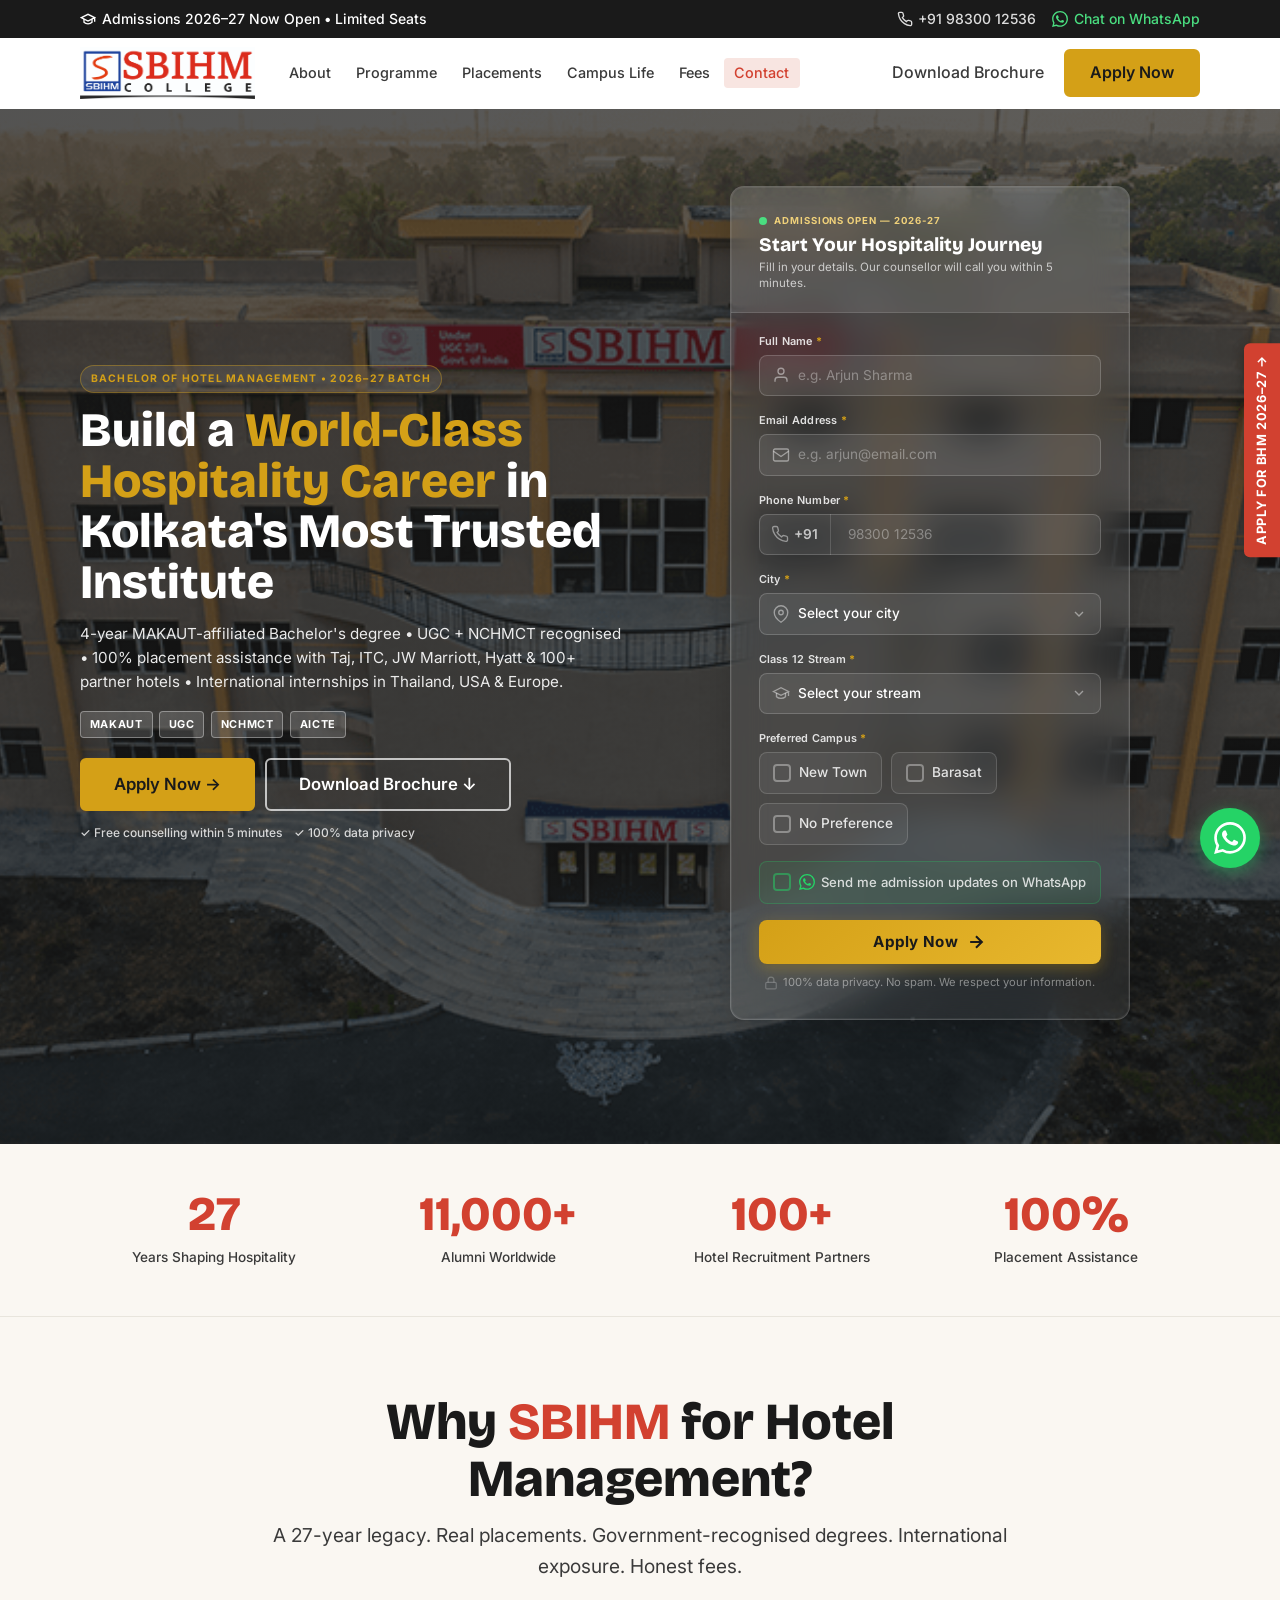
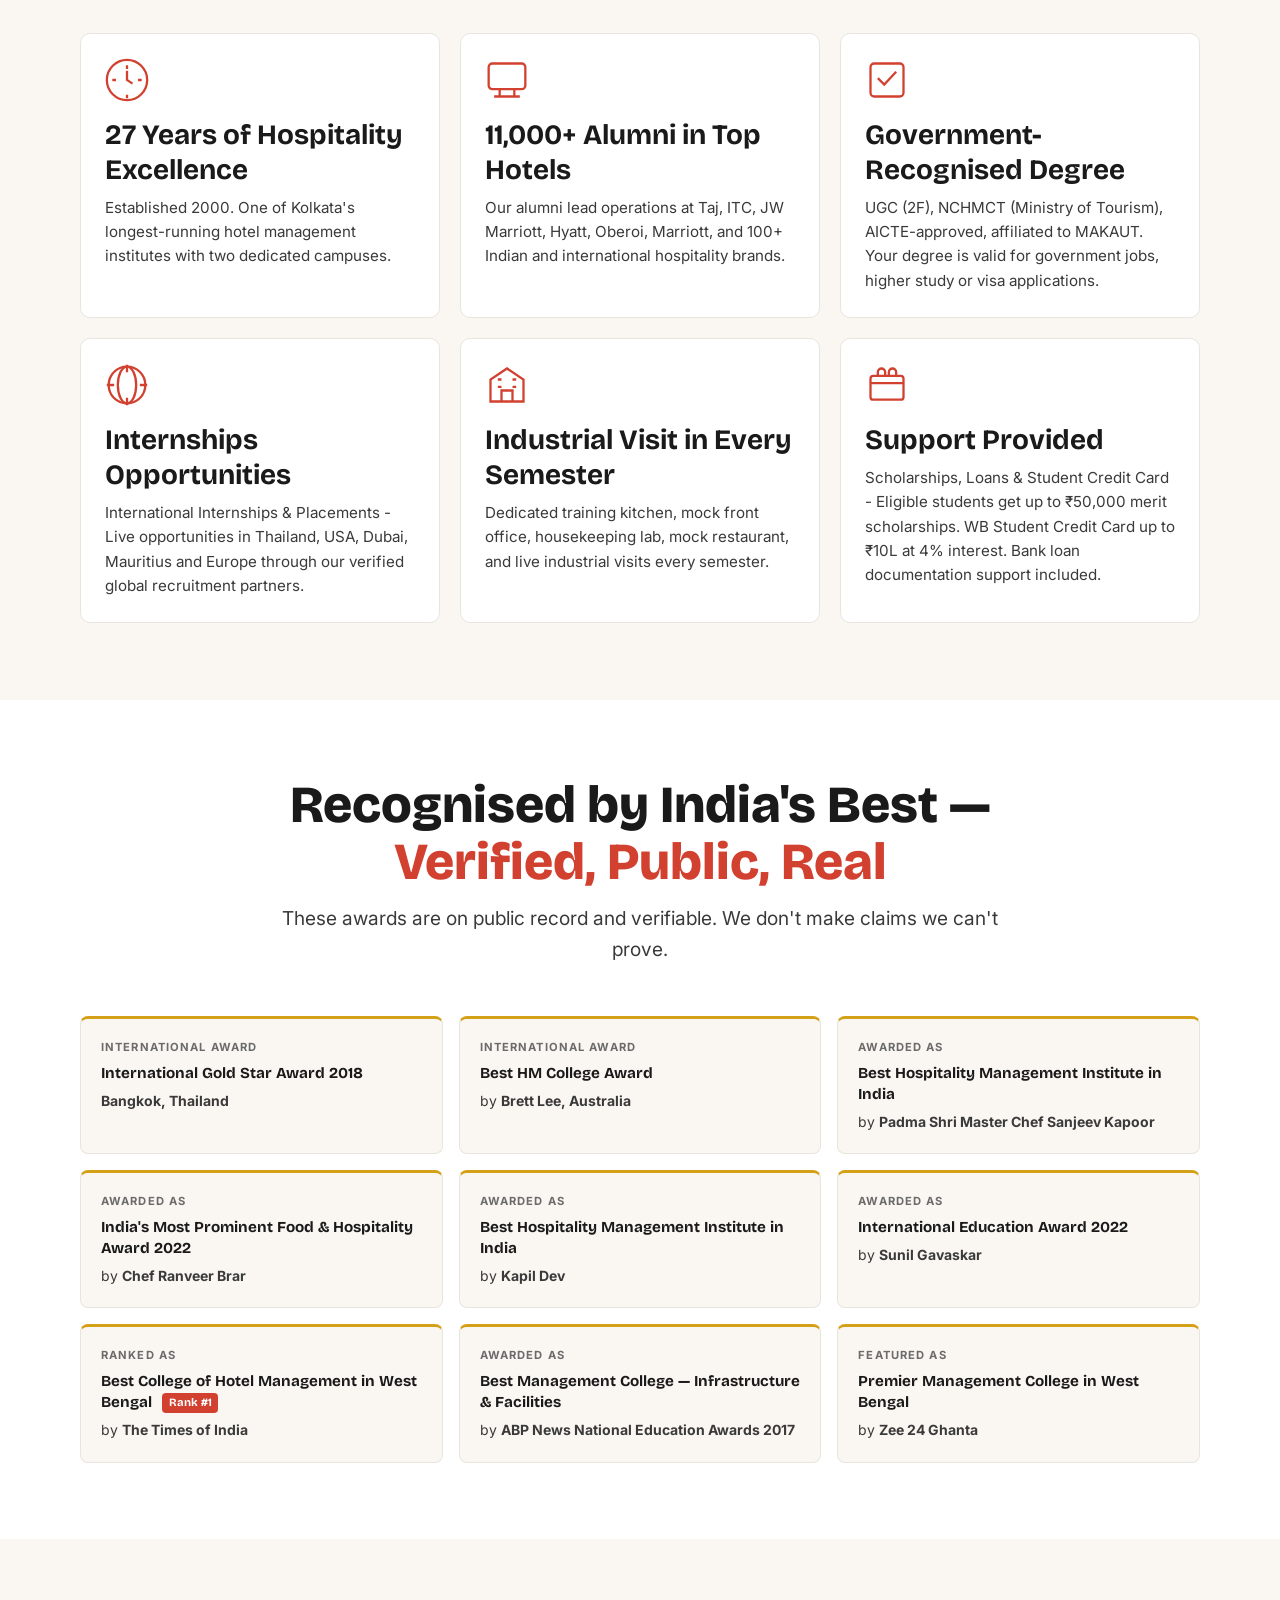
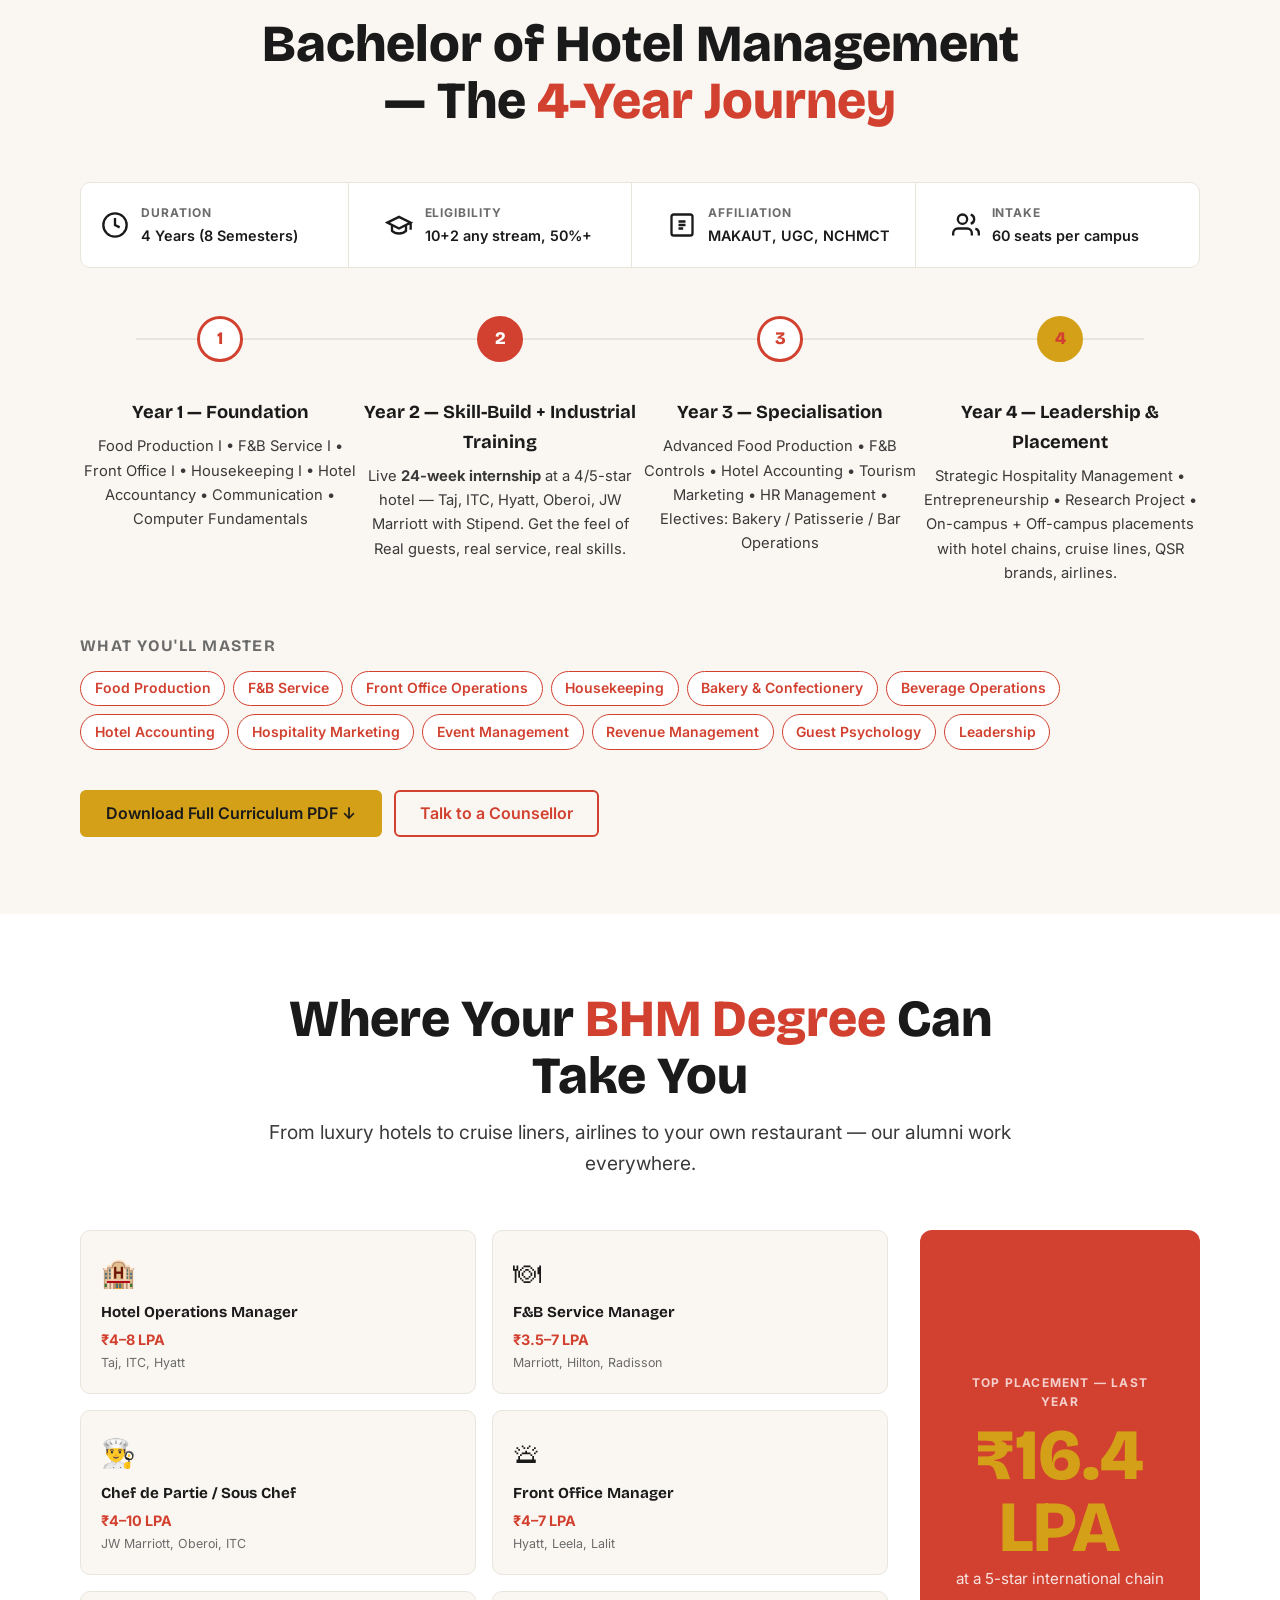
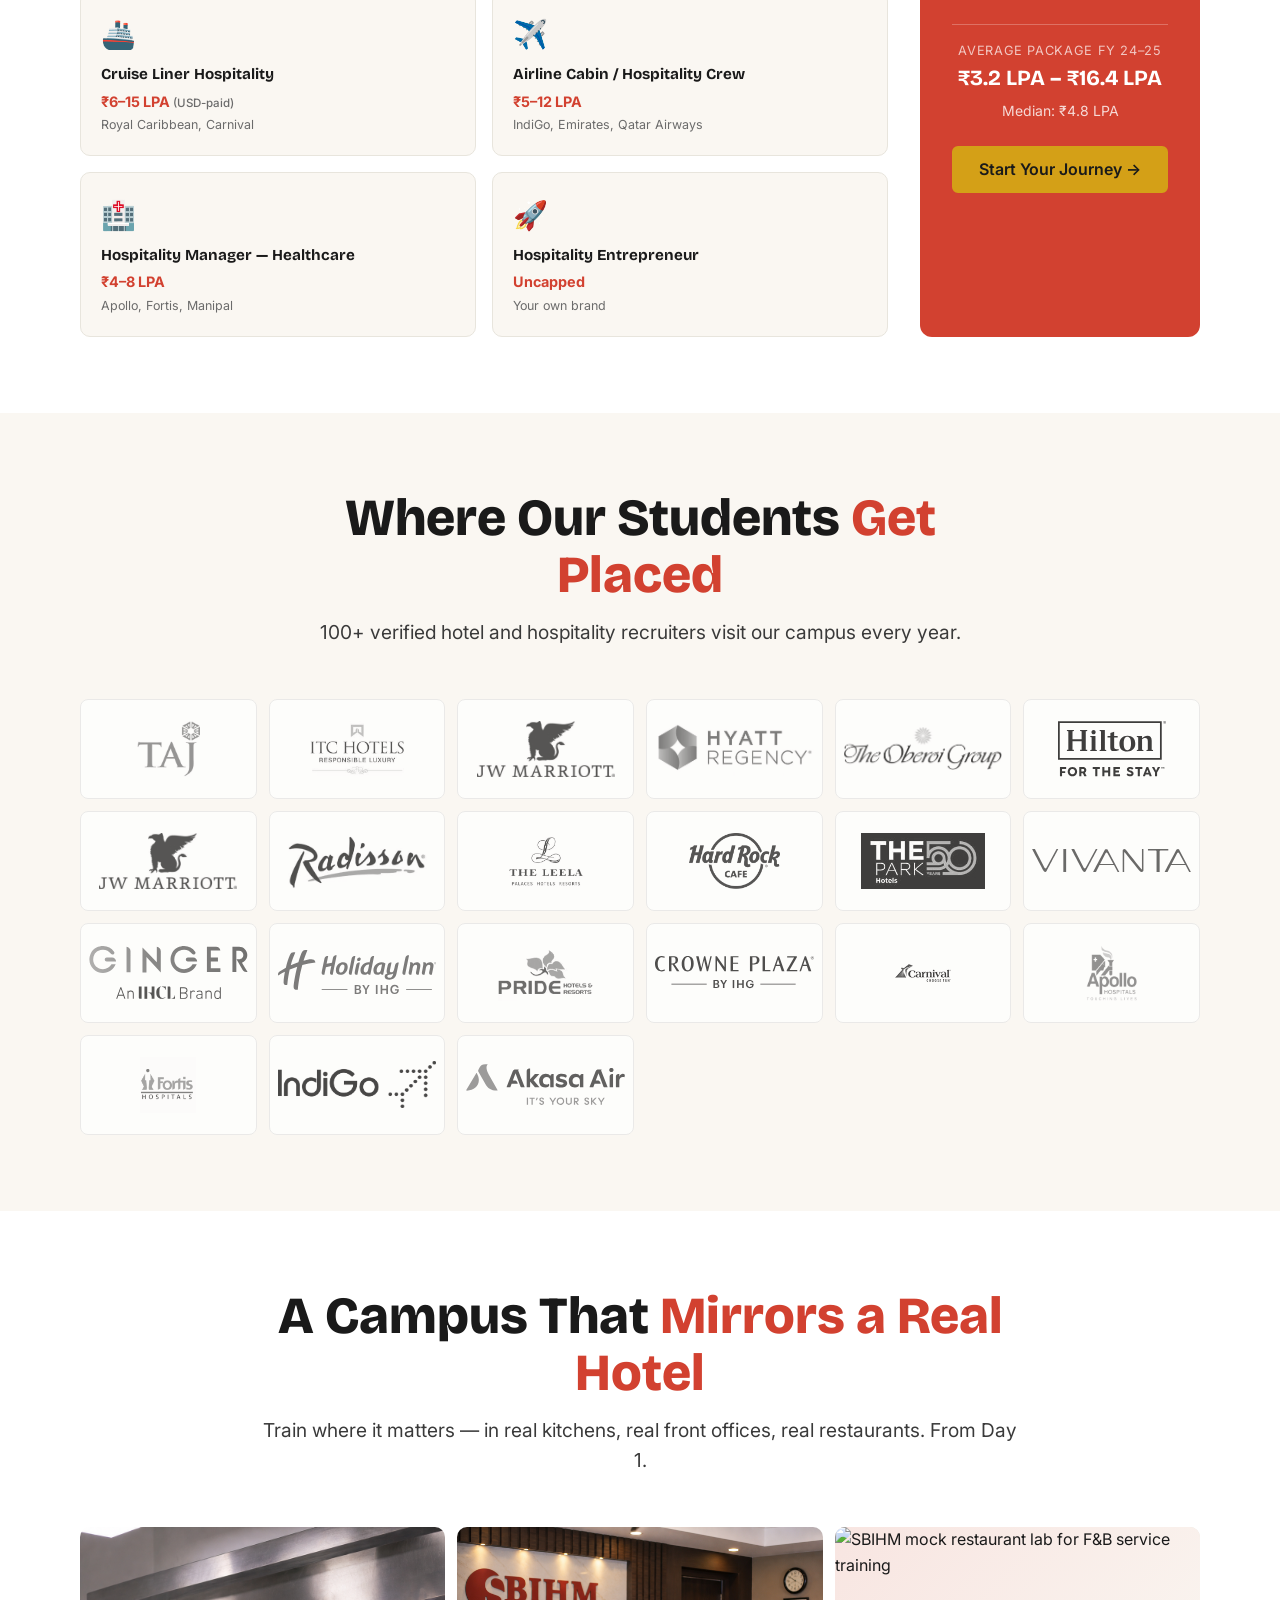
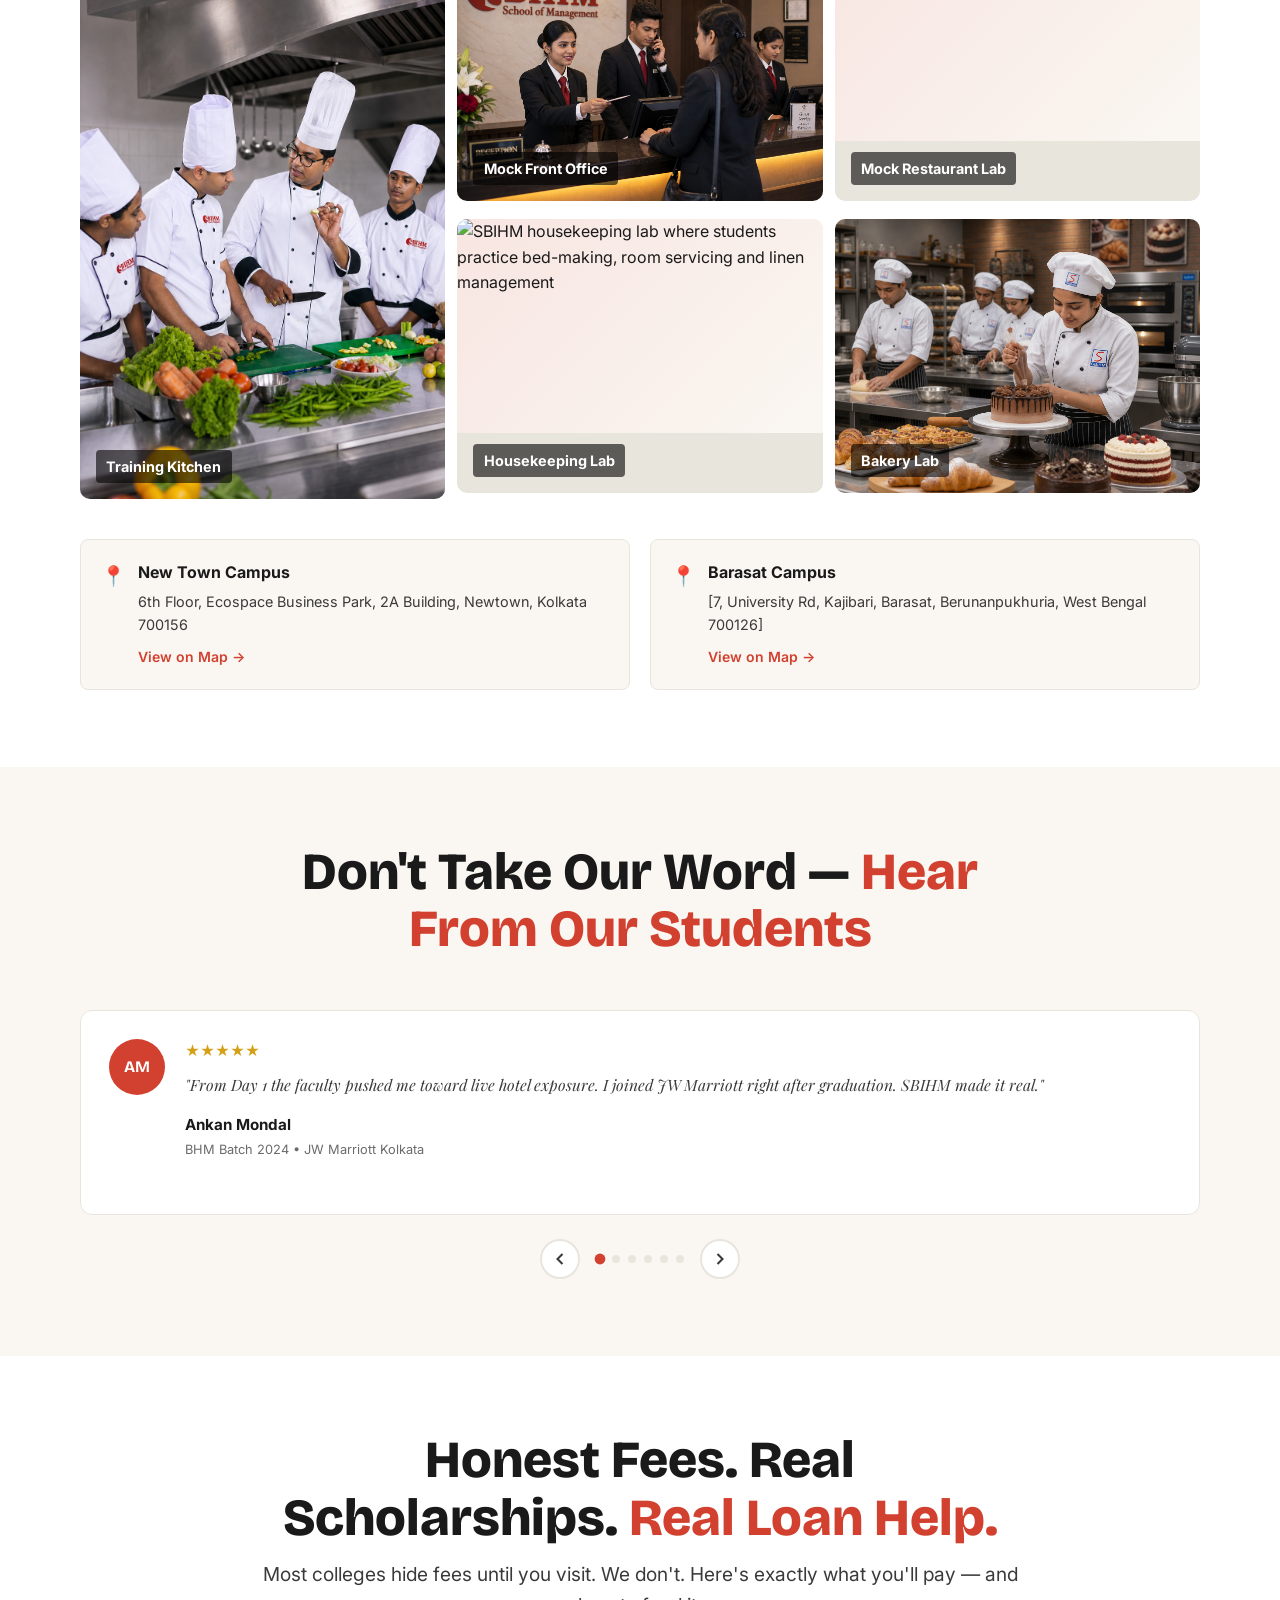
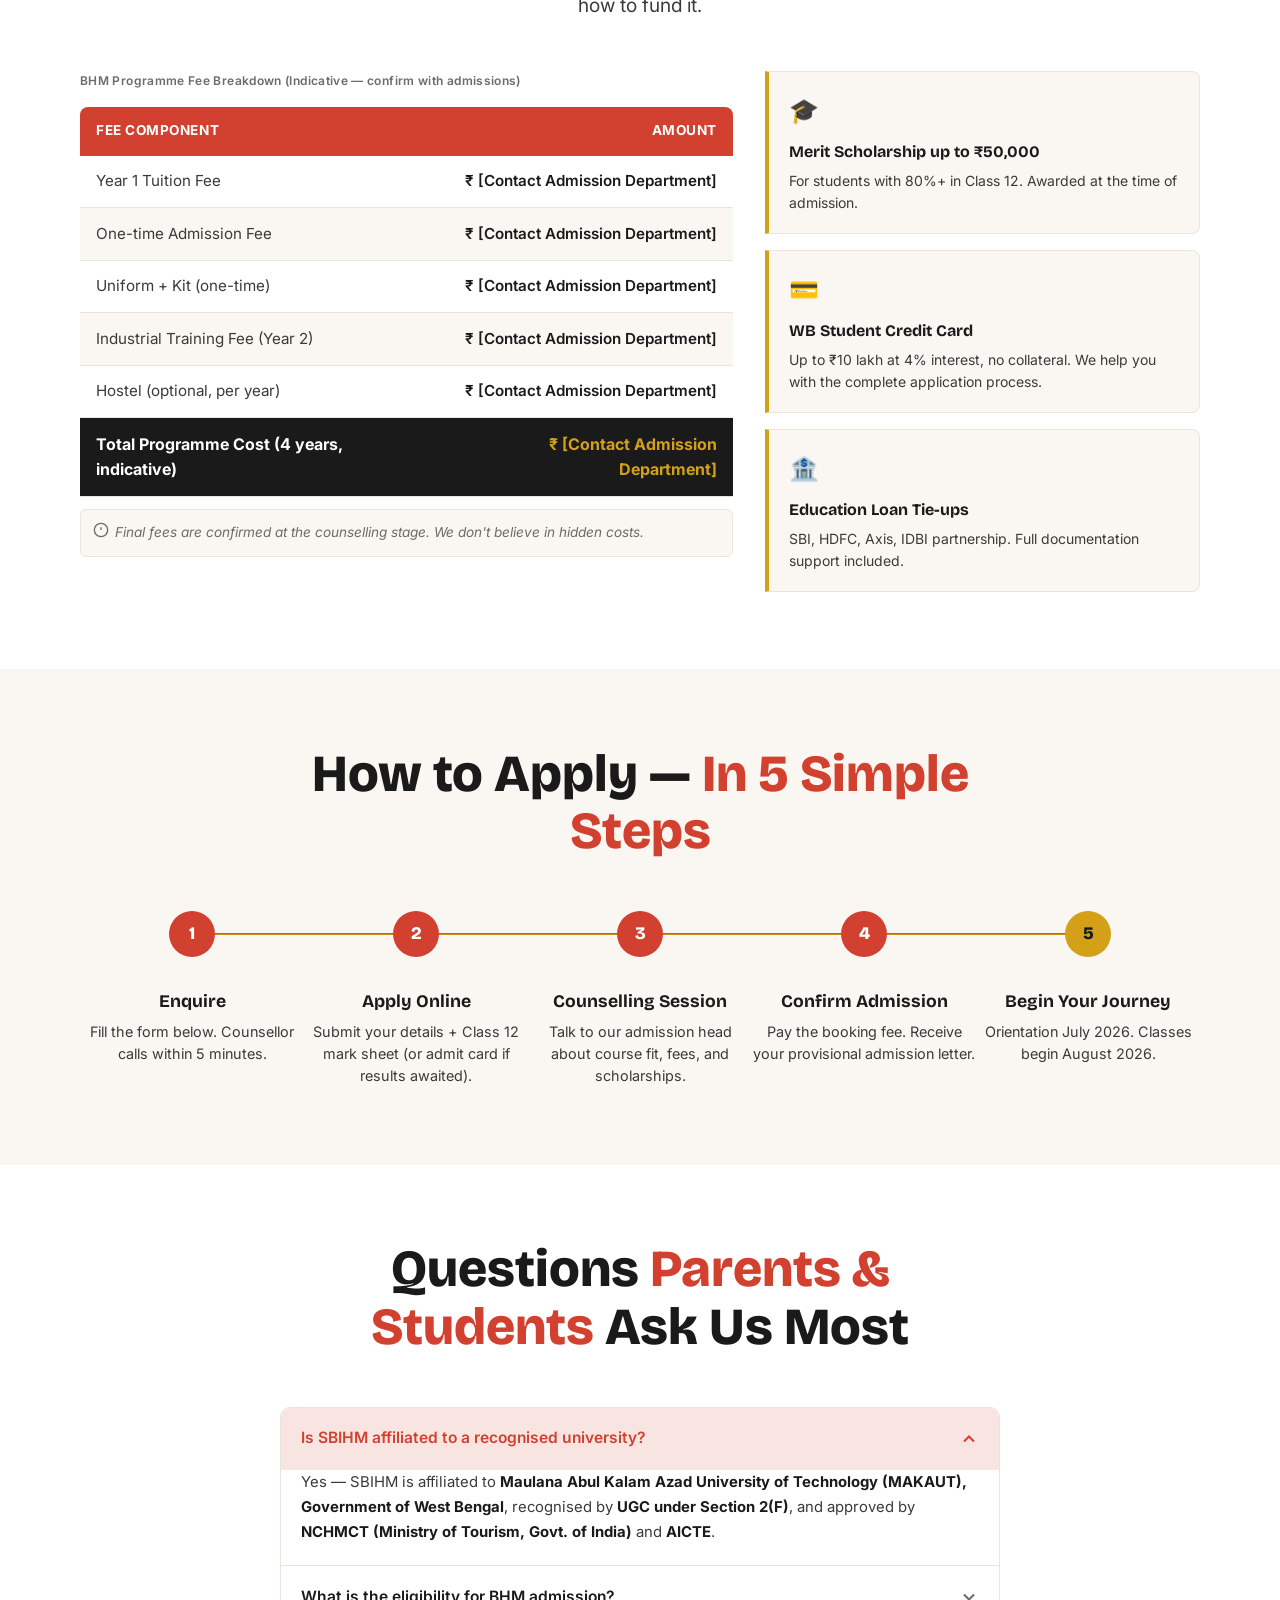
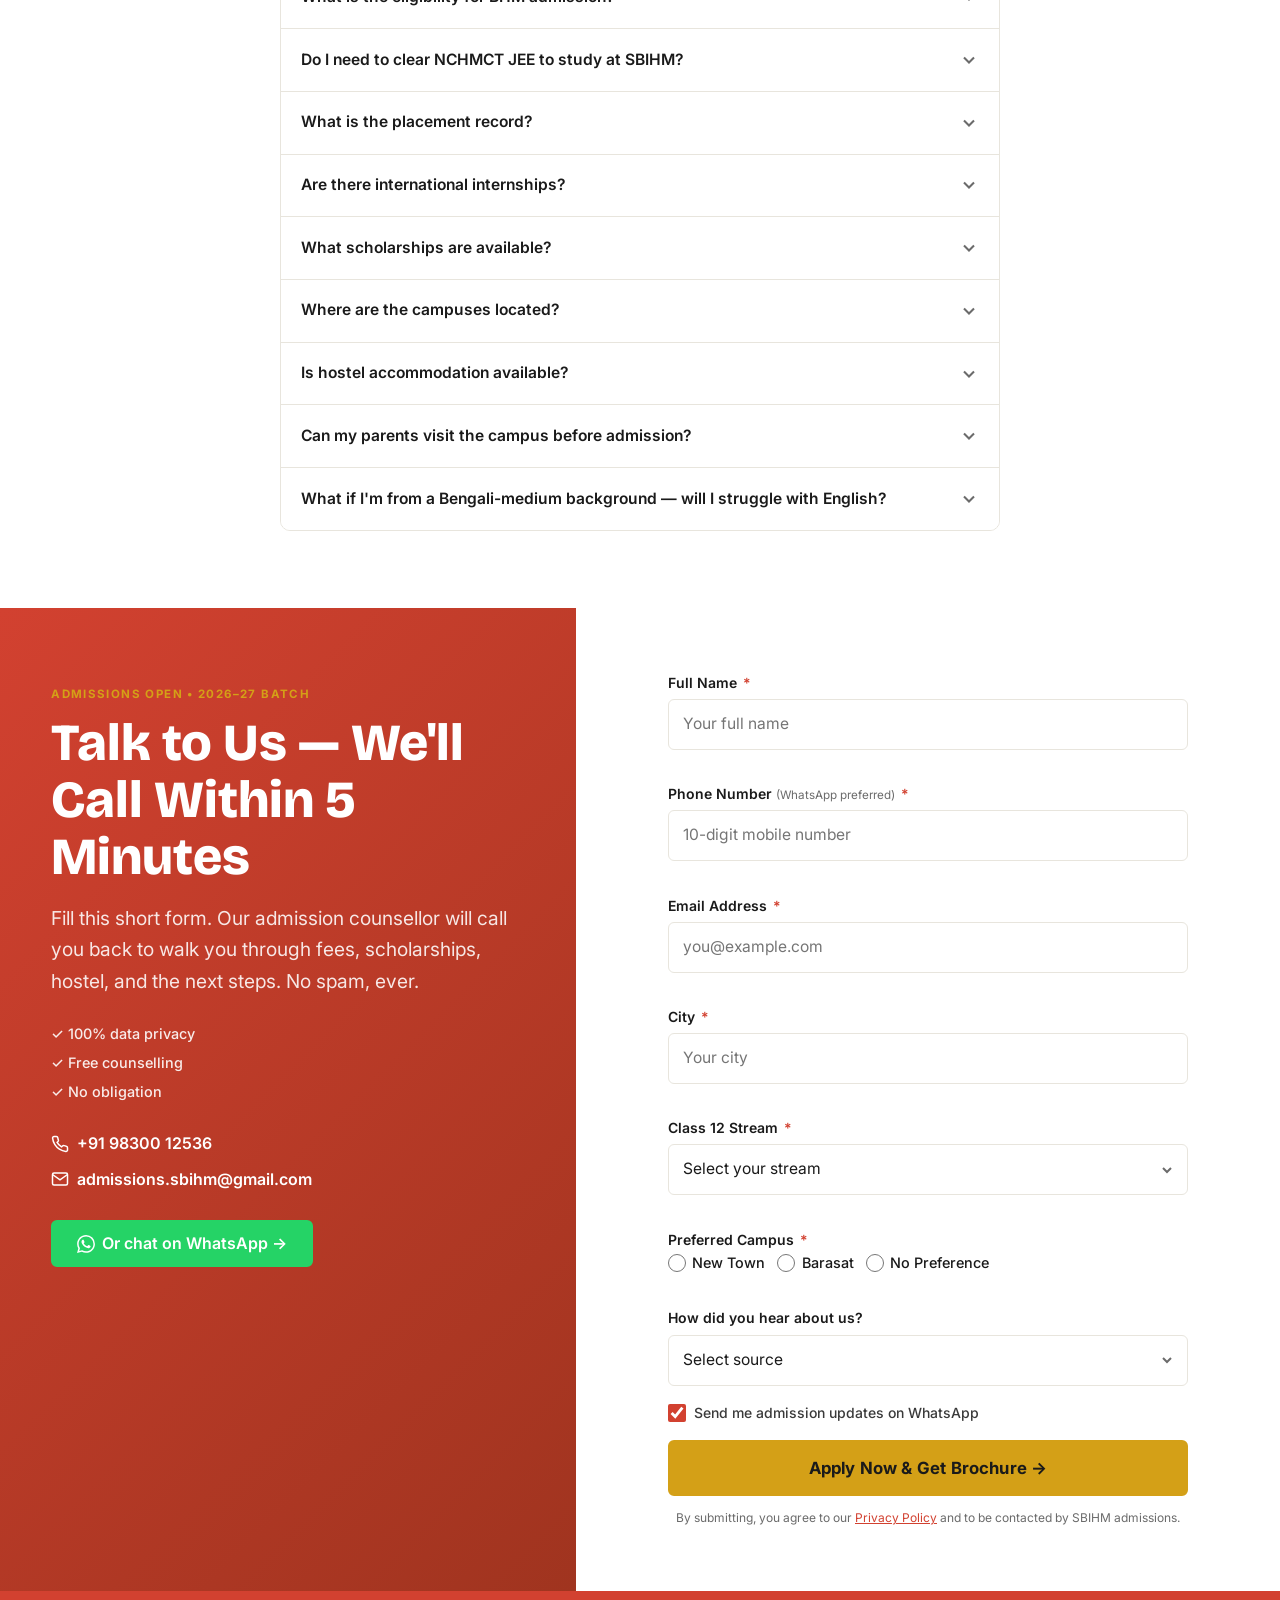
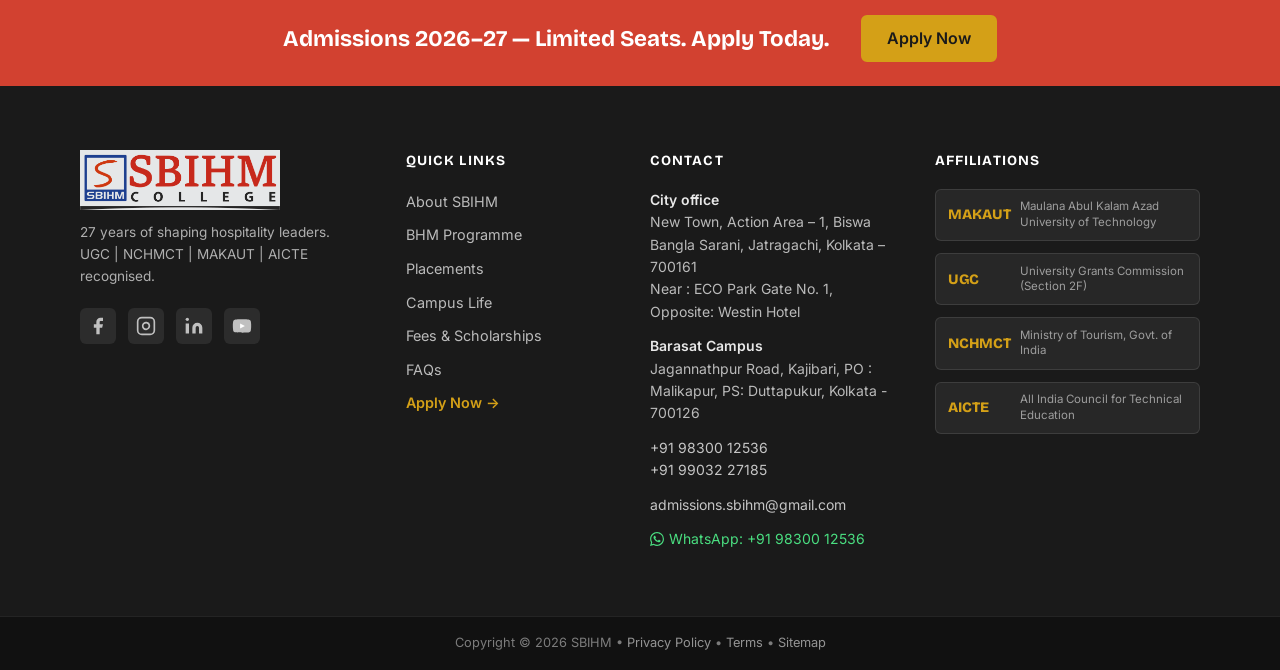
==== commit 3c554750: "Few changes made" ====
--- a/index.html
+++ b/index.html
@@ -629,8 +629,8 @@
                 <ellipse cx="24" cy="24" rx="10" ry="20" />
               </svg>
             </div>
-            <h3 class="usp-card__title">International Internships &amp; Placements</h3>
-            <p class="usp-card__desc">Live opportunities in Thailand, USA, Dubai, Mauritius and Europe through our
+            <h3 class="usp-card__title">Internships Opportunities</h3>
+            <p class="usp-card__desc">International Internships & Placements - Live opportunities in Thailand, USA, Dubai, Mauritius and Europe through our
               verified global recruitment partners.</p>
           </article>
 
@@ -642,7 +642,7 @@
                 <path d="M14 18h4M30 18h4M14 26h4M30 26h4" />
               </svg>
             </div>
-            <h3 class="usp-card__title">Real Industry Training, Not Just Theory</h3>
+            <h3 class="usp-card__title">Industrial Visit in Every Semester</h3>
             <p class="usp-card__desc">Dedicated training kitchen, mock front office, housekeeping lab, mock restaurant,
               and live industrial visits every semester.</p>
           </article>
@@ -655,8 +655,8 @@
                 <path d="M6 22h36" />
               </svg>
             </div>
-            <h3 class="usp-card__title">Scholarships, Loans &amp; Student Credit Card</h3>
-            <p class="usp-card__desc">Eligible students get up to ₹50,000 merit scholarships. WB Student Credit Card up
+            <h3 class="usp-card__title">Support Provided</h3>
+            <p class="usp-card__desc">Scholarships, Loans &amp; Student Credit Card - Eligible students get up to ₹50,000 merit scholarships. WB Student Credit Card up
               to ₹10L at 4% interest. Bank loan documentation support included.</p>
           </article>
 
@@ -677,59 +677,61 @@
         <div class="awards-grid">
 
           <article class="award-card">
-            <span class="award-card__label">Awarded by</span>
-            <h3 class="award-card__title">Best Hospitality Management Institute in India</h3>
-            <p class="award-card__body">Padma Shri <strong>Master Chef Sanjeev Kapoor</strong></p>
-          </article>
-
-          <article class="award-card">
-            <span class="award-card__label">Awarded by</span>
-            <h3 class="award-card__title">India's Most Prominent Food &amp; Hospitality Award 2022</h3>
-            <p class="award-card__body"><strong>Chef Ranveer Brar</strong></p>
-          </article>
-
-          <article class="award-card">
-            <span class="award-card__label">Awarded by</span>
-            <h3 class="award-card__title">Best Hospitality Management Institute in India</h3>
-            <p class="award-card__body"><strong>Kapil Dev</strong></p>
-          </article>
-
-          <article class="award-card">
-            <span class="award-card__label">Awarded by</span>
-            <h3 class="award-card__title">International Education Award 2022</h3>
-            <p class="award-card__body"><strong>Sunil Gavaskar</strong></p>
-          </article>
-
-          <article class="award-card">
-            <span class="award-card__label">Ranked by</span>
-            <h3 class="award-card__title">Best College of Hotel Management in West Bengal <span
-                class="award-card__rank">Rank #1</span></h3>
-            <p class="award-card__body"><strong>The Times of India</strong></p>
-          </article>
-
-          <article class="award-card">
-            <span class="award-card__label">Awarded at</span>
-            <h3 class="award-card__title">Best Management College — Infrastructure &amp; Facilities</h3>
-            <p class="award-card__body"><strong>ABP News National Education Awards 2017</strong></p>
-          </article>
-
-          <article class="award-card">
-            <span class="award-card__label">International</span>
+            <span class="award-card__label">International Award</span>
             <h3 class="award-card__title">International Gold Star Award 2018</h3>
             <p class="award-card__body"><strong>Bangkok, Thailand</strong></p>
           </article>
 
           <article class="award-card">
-            <span class="award-card__label">Featured by</span>
-            <h3 class="award-card__title">Premier Management College in West Bengal</h3>
-            <p class="award-card__body"><strong>Zee 24 Ghanta</strong></p>
-          </article>
-
-          <article class="award-card">
             <span class="award-card__label">International Award</span>
             <h3 class="award-card__title">Best HM College Award</h3>
-            <p class="award-card__body"><strong>Brettlee, Australia</strong></p>
+            <p class="award-card__body">by <strong>Brett Lee, Australia</strong></p>
           </article>
+
+          <article class="award-card">
+            <span class="award-card__label">Awarded as</span>
+            <h3 class="award-card__title">Best Hospitality Management Institute in India</h3>
+            <p class="award-card__body">by <strong>Padma Shri Master Chef Sanjeev Kapoor</strong></p>
+          </article>
+
+          <article class="award-card">
+            <span class="award-card__label">Awarded as</span>
+            <h3 class="award-card__title">India's Most Prominent Food &amp; Hospitality Award 2022</h3>
+            <p class="award-card__body">by <strong>Chef Ranveer Brar</strong></p>
+          </article>
+
+          <article class="award-card">
+            <span class="award-card__label">Awarded as</span>
+            <h3 class="award-card__title">Best Hospitality Management Institute in India</h3>
+            <p class="award-card__body">by <strong>Kapil Dev</strong></p>
+          </article>
+
+          <article class="award-card">
+            <span class="award-card__label">Awarded as</span>
+            <h3 class="award-card__title">International Education Award 2022</h3>
+            <p class="award-card__body">by <strong>Sunil Gavaskar</strong></p>
+          </article>
+
+          <article class="award-card">
+            <span class="award-card__label">Ranked as</span>
+            <h3 class="award-card__title">Best College of Hotel Management in West Bengal <span
+                class="award-card__rank">Rank #1</span></h3>
+            <p class="award-card__body">by <strong>The Times of India</strong></p>
+          </article>
+
+          <article class="award-card">
+            <span class="award-card__label">Awarded as</span>
+            <h3 class="award-card__title">Best Management College — Infrastructure &amp; Facilities</h3>
+            <p class="award-card__body">by <strong>ABP News National Education Awards 2017</strong></p>
+          </article>
+
+          <article class="award-card">
+            <span class="award-card__label">Featured as</span>
+            <h3 class="award-card__title">Premier Management College in West Bengal</h3>
+            <p class="award-card__body">by <strong>Zee 24 Ghanta</strong></p>
+          </article>
+
+          
 
         </div>
       </div>
@@ -818,7 +820,7 @@
             <div class="curriculum-year__content">
               <h3 class="curriculum-year__title">Year 2 — Skill-Build + Industrial Training</h3>
               <p class="curriculum-year__desc">Live <strong>24-week internship</strong> at a 4/5-star hotel — Taj, ITC,
-                Hyatt, Oberoi, JW Marriott class. Stipend paid. Real guests, real service, real skills.</p>
+                Hyatt, Oberoi, JW Marriott with Stipend. Get the feel of Real guests, real service, real skills.</p>
             </div>
           </div>
 
@@ -975,30 +977,51 @@
         <!-- Replace placeholder logo paths with licensed assets from /assets/partners/ -->
         <div class="partners-grid" role="list" aria-label="Recruitment partner companies">
           <!-- Each item is a text fallback with a placeholder for the actual logo image -->
-          <div class="partner-logo" role="listitem"><img src="./assets/images/pllogo/TAJ.jpg"alt="" loading="lazy"></div>
-          <div class="partner-logo" role="listitem"><img src="./assets/images/pllogo/ITC-HOTELS.jpg"alt="" loading="lazy"></div>
-          <div class="partner-logo" role="listitem"><img src="./assets/images/pllogo/JW-MARRIOT-scaled.jpg"alt="" loading="lazy"></div>
-          <div class="partner-logo" role="listitem"><img src="./assets/images/pllogo/HAYATT-HOTELS.jpg"alt="" loading="lazy"></div>
-          <div class="partner-logo" role="listitem"><img src="./assets/images/pllogo/OBEROI.jpg"alt="" loading="lazy"></div>
-          <div class="partner-logo" role="listitem"><img src="./assets/images/pllogo/WW.svg"alt="" loading="lazy"></div>
-          <div class="partner-logo" role="listitem"><img src="./assets/images/pllogo/JW-MARRIOT-scaled.jpg"alt="" loading="lazy"></div>
-          <div class="partner-logo" role="listitem"><img src="./assets/images/pllogo/RADISSON.jpg"alt="" loading="lazy"></div>
-        
-          <div class="partner-logo" role="listitem"><img src="./assets/images/pllogo/THE-LEELA-PALACE.jpg"alt="" loading="lazy"></div>
-          <div class="partner-logo" role="listitem"><img src="./assets/images/pllogo/HRC01.png"alt="" loading="lazy"></div>
-          <div class="partner-logo" role="listitem"><img src="./assets/images/pllogo/THE-PARK.jpg"alt="" loading="lazy"></div>
-          <div class="partner-logo" role="listitem"><img src="./assets/images/pllogo/Vivanta.svg"alt="" loading="lazy"></div>
-          <div class="partner-logo" role="listitem"><img src="./assets/images/pllogo/Ginger_Hotels.svg"alt="" loading="lazy"></div>
-          <div class="partner-logo" role="listitem"><img src="./assets/images/pllogo/hi.svg"alt="" loading="lazy"></div>
+          <div class="partner-logo" role="listitem"><img src="./assets/images/pllogo/TAJ.jpg" alt="" loading="lazy">
+          </div>
+          <div class="partner-logo" role="listitem"><img src="./assets/images/pllogo/ITC-HOTELS.jpg" alt=""
+              loading="lazy"></div>
+          <div class="partner-logo" role="listitem"><img src="./assets/images/pllogo/JW-MARRIOT-scaled.jpg" alt=""
+              loading="lazy"></div>
+          <div class="partner-logo" role="listitem"><img src="./assets/images/pllogo/HAYATT-HOTELS.jpg" alt=""
+              loading="lazy"></div>
+          <div class="partner-logo" role="listitem"><img src="./assets/images/pllogo/OBEROI.jpg" alt="" loading="lazy">
+          </div>
+          <div class="partner-logo" role="listitem"><img src="./assets/images/pllogo/WW.svg" alt="" loading="lazy">
+          </div>
+          <div class="partner-logo" role="listitem"><img src="./assets/images/pllogo/JW-MARRIOT-scaled.jpg" alt=""
+              loading="lazy"></div>
+          <div class="partner-logo" role="listitem"><img src="./assets/images/pllogo/RADISSON.jpg" alt=""
+              loading="lazy"></div>
+
+          <div class="partner-logo" role="listitem"><img src="./assets/images/pllogo/THE-LEELA-PALACE.jpg" alt=""
+              loading="lazy"></div>
+          <div class="partner-logo" role="listitem"><img src="./assets/images/pllogo/HRC01.png" alt="" loading="lazy">
+          </div>
+          <div class="partner-logo" role="listitem"><img src="./assets/images/pllogo/THE-PARK.jpg" alt=""
+              loading="lazy"></div>
+          <div class="partner-logo" role="listitem"><img src="./assets/images/pllogo/Vivanta.svg" alt="" loading="lazy">
+          </div>
+          <div class="partner-logo" role="listitem"><img src="./assets/images/pllogo/Ginger_Hotels.svg" alt=""
+              loading="lazy"></div>
+          <div class="partner-logo" role="listitem"><img src="./assets/images/pllogo/hi.svg" alt="" loading="lazy">
+          </div>
           <!-- <div class="partner-logo" role="listitem"><img src="./assets/images/pllogo/Sayaji_white_logo.webp"alt="" loading="lazy"></div> -->
-          <div class="partner-logo" role="listitem"><img src="./assets/images/pllogo/Logo_of_Pride_Hotels_Group.avif"alt="" loading="lazy"></div>
-          <div class="partner-logo" role="listitem"><img src="./assets/images/pllogo/crown_plaza.svg"alt="" loading="lazy"></div>
+          <div class="partner-logo" role="listitem"><img src="./assets/images/pllogo/Logo_of_Pride_Hotels_Group.avif"
+              alt="" loading="lazy"></div>
+          <div class="partner-logo" role="listitem"><img src="./assets/images/pllogo/crown_plaza.svg" alt=""
+              loading="lazy"></div>
           <!-- <div class="partner-logo" role="listitem"><img src="./assets/images/pllogo/royal-caribbean-logo.svg"alt="" loading="lazy"></div> -->
-          <div class="partner-logo" role="listitem"><img src="./assets/images/pllogo/Carnival.png"alt="" loading="lazy"></div>
-          <div class="partner-logo" role="listitem"><img src="./assets/images/pllogo/Apollo-Hospitals.png"alt="" loading="lazy"></div>
-          <div class="partner-logo" role="listitem"><img src="./assets/images/pllogo/FORTIS.png"alt="" loading="lazy"></div>
-          <div class="partner-logo" role="listitem"><img src="./assets/images/pllogo/IndiGo_logo_2x.avif"alt="" loading="lazy"></div>
-          <div class="partner-logo" role="listitem"><img src="./assets/images/pllogo/Akasa.svg"alt="" loading="lazy"></div>
+          <div class="partner-logo" role="listitem"><img src="./assets/images/pllogo/Carnival.png" alt=""
+              loading="lazy"></div>
+          <div class="partner-logo" role="listitem"><img src="./assets/images/pllogo/Apollo-Hospitals.png" alt=""
+              loading="lazy"></div>
+          <div class="partner-logo" role="listitem"><img src="./assets/images/pllogo/FORTIS.png" alt="" loading="lazy">
+          </div>
+          <div class="partner-logo" role="listitem"><img src="./assets/images/pllogo/IndiGo_logo_2x.avif" alt=""
+              loading="lazy"></div>
+          <div class="partner-logo" role="listitem"><img src="./assets/images/pllogo/Akasa.svg" alt="" loading="lazy">
+          </div>
         </div>
       </div>
     </section>
@@ -1271,27 +1294,27 @@
                 <tr>
                   <td>Year 1 Tuition Fee</td>
                   <!-- PLACEHOLDER: Confirm exact fee with client before launch -->
-                  <td>₹ [Confirm with admissions]</td>
+                  <td>₹ [Contact Admission Department]</td>
                 </tr>
                 <tr>
                   <td>One-time Admission Fee</td>
-                  <td>₹ [Confirm with admissions]</td>
+                  <td>₹ [Contact Admission Department]</td>
                 </tr>
                 <tr>
                   <td>Uniform + Kit (one-time)</td>
-                  <td>₹ [Confirm with admissions]</td>
+                  <td>₹ [Contact Admission Department]</td>
                 </tr>
                 <tr>
                   <td>Industrial Training Fee (Year 2)</td>
-                  <td>₹ [Confirm with admissions]</td>
+                  <td>₹ [Contact Admission Department]</td>
                 </tr>
                 <tr>
                   <td>Hostel (optional, per year)</td>
-                  <td>₹ [Confirm with admissions]</td>
+                  <td>₹ [Contact Admission Department]</td>
                 </tr>
                 <tr class="fees-table__total">
                   <td><strong>Total Programme Cost (4 years, indicative)</strong></td>
-                  <td><strong>₹ [Confirm with admissions]</strong></td>
+                  <td><strong>₹ [Contact Admission Department]</strong></td>
                 </tr>
               </tbody>
             </table>
@@ -1427,7 +1450,7 @@
             </button>
             <div class="faq-answer faq-answer--hidden" id="faq-answer-3" role="region" hidden>
               <p>No. SBIHM offers direct admission to the BHM programme — no NCHMCT JEE required. Students who didn't
-                get a Taratala IHM seat can still build a global hospitality career here.</p>
+                get any IHM seat can still build a global hospitality career here.</p>
             </div>
           </div>
 
--- a/styles.css
+++ b/styles.css
@@ -190,7 +190,11 @@
   font-weight: 600;
   line-height: 1.2;
   border-radius: 6px;
-  transition: background 0.18s ease, color 0.18s ease, transform 0.12s ease, box-shadow 0.18s ease;
+  transition:
+    background 0.18s ease,
+    color 0.18s ease,
+    transform 0.12s ease,
+    box-shadow 0.18s ease;
   cursor: pointer;
   text-align: center;
   min-height: 44px;
@@ -253,9 +257,9 @@
 }
 
 .btn--whatsapp {
-  background: #25D366;
+  background: #25d366;
   color: white;
-  border-color: #25D366;
+  border-color: #25d366;
 }
 
 .btn--whatsapp:hover {
@@ -355,7 +359,9 @@
   z-index: 900;
   background: var(--sbihm-paper);
   border-bottom: 1px solid transparent;
-  transition: border-color 0.2s, box-shadow 0.2s;
+  transition:
+    border-color 0.2s,
+    box-shadow 0.2s;
 }
 
 .site-header.scrolled {
@@ -395,7 +401,9 @@
   font-weight: 500;
   color: var(--sbihm-charcoal);
   border-radius: 4px;
-  transition: color 0.15s, background 0.15s;
+  transition:
+    color 0.15s,
+    background 0.15s;
   white-space: nowrap;
 }
 
@@ -442,7 +450,9 @@
   height: 2px;
   background: var(--sbihm-black);
   border-radius: 2px;
-  transition: transform 0.2s, opacity 0.2s;
+  transition:
+    transform 0.2s,
+    opacity 0.2s;
 }
 
 .hamburger[aria-expanded="true"] .hamburger__bar:nth-child(1) {
@@ -591,7 +601,9 @@
   writing-mode: vertical-rl;
   text-orientation: mixed;
   transform: translateY(-50%) rotate(180deg);
-  transition: background 0.18s, right 0.15s;
+  transition:
+    background 0.18s,
+    right 0.15s;
   box-shadow: -2px 4px 12px rgba(0, 0, 0, 0.2);
 }
 
@@ -671,12 +683,14 @@
   width: 60px;
   height: 60px;
   border-radius: 50%;
-  background: #25D366;
+  background: #25d366;
   display: flex;
   align-items: center;
   justify-content: center;
   box-shadow: 0 4px 16px rgba(37, 211, 102, 0.45);
-  transition: transform 0.2s, box-shadow 0.2s;
+  transition:
+    transform 0.2s,
+    box-shadow 0.2s;
   animation: whatsapp-bounce 5s ease-in-out infinite;
 }
 
@@ -715,7 +729,7 @@
 }
 
 .whatsapp-fab__tooltip::after {
-  content: '';
+  content: "";
   position: absolute;
   left: 100%;
   top: 50%;
@@ -745,7 +759,7 @@
 }
 
 .hero::before {
-  content: '';
+  content: "";
   position: absolute;
   top: 0;
   left: 0;
@@ -753,37 +767,41 @@
   bottom: 0;
   background-size: cover;
   background-position: center;
-  background-image: url('assets/images/Our-Campus.png');
+  background-image: url("assets/images/Our-Campus.png");
   animation: heroSlideShow 24s infinite;
   z-index: 0;
 }
 
 @keyframes heroSlideShow {
   0% {
-    background-image: url('assets/images/Our-Campus.png');
+    background-image: url("assets/images/Our-Campus.png");
   }
 
   50% {
-    background-image: url('assets/images/Our-Campus.png');
+    background-image: url("assets/images/Our-Campus.png");
   }
 
   50.01% {
-    background-image: url('assets/images/DSC06050-1-scaled.jpg');
+    background-image: url("assets/images/DSC06050-1-scaled.jpg");
   }
 
   100% {
-    background-image: url('assets/images/DSC06050-1-scaled.jpg');
+    background-image: url("assets/images/DSC06050-1-scaled.jpg");
   }
 }
 
 .hero::after {
-  content: '';
+  content: "";
   position: absolute;
   top: 0;
   left: 0;
   right: 0;
   bottom: 0;
-  background: linear-gradient(135deg, rgba(26, 26, 26, 0.75) 0%, rgba(26, 26, 26, 0.65) 100%);
+  background: linear-gradient(
+    135deg,
+    rgba(26, 26, 26, 0.75) 0%,
+    rgba(26, 26, 26, 0.65) 100%
+  );
   z-index: 1;
 }
 
@@ -898,7 +916,11 @@
   aspect-ratio: 4/5;
 
   /* Placeholder gradient while image loads */
-  background: linear-gradient(160deg, rgba(255, 255, 255, 0.1) 0%, rgba(255, 255, 255, 0.05) 100%);
+  background: linear-gradient(
+    160deg,
+    rgba(255, 255, 255, 0.1) 0%,
+    rgba(255, 255, 255, 0.05) 100%
+  );
 }
 
 .hero__rating-card {
@@ -981,7 +1003,6 @@
 }
 
 @media (max-width: 767px) {
-
   /* Stacked layout on small screens is now the default, but keeping this block in case other mobile tweaks are needed */
   .hero__content {
     padding-top: 0.5rem;
@@ -1058,7 +1079,6 @@
 }
 
 @keyframes livePulse {
-
   0%,
   100% {
     opacity: 1;
@@ -1146,7 +1166,10 @@
   border: 1.5px solid rgba(255, 255, 255, 0.18);
   border-radius: 8px;
   outline: none;
-  transition: border-color 0.2s, background 0.2s, box-shadow 0.2s;
+  transition:
+    border-color 0.2s,
+    background 0.2s,
+    box-shadow 0.2s;
   min-height: 38px;
 }
 
@@ -1226,7 +1249,9 @@
   right: 0.85rem;
   color: rgba(255, 255, 255, 0.45);
   pointer-events: none;
-  transition: transform 0.2s, color 0.2s;
+  transition:
+    transform 0.2s,
+    color 0.2s;
 }
 
 .hero-form__input-wrap--select:focus-within .hero-form__select-arrow {
@@ -1261,7 +1286,10 @@
   background: rgba(255, 255, 255, 0.06);
   border: 1.5px solid rgba(255, 255, 255, 0.15);
   border-radius: 8px;
-  transition: border-color 0.2s, background 0.2s, box-shadow 0.2s;
+  transition:
+    border-color 0.2s,
+    background 0.2s,
+    box-shadow 0.2s;
   user-select: none;
 }
 
@@ -1277,46 +1305,50 @@
   border-radius: 4px;
   flex-shrink: 0;
   position: relative;
-  transition: border-color 0.2s, background 0.2s;
+  transition:
+    border-color 0.2s,
+    background 0.2s;
 }
 
 .hero-form__checkbox-custom::after {
-  content: '';
+  content: "";
   position: absolute;
   inset: 2px;
   border-radius: 2px;
   background: var(--sbihm-gold);
   opacity: 0;
   transform: scale(0.3);
-  transition: opacity 0.2s, transform 0.2s;
-}
-
-.hero-form__checkbox:checked~.hero-form__checkbox-custom {
+  transition:
+    opacity 0.2s,
+    transform 0.2s;
+}
+
+.hero-form__checkbox:checked ~ .hero-form__checkbox-custom {
   border-color: var(--sbihm-gold);
   background: rgba(212, 160, 23, 0.1);
 }
 
-.hero-form__checkbox:checked~.hero-form__checkbox-custom::after {
+.hero-form__checkbox:checked ~ .hero-form__checkbox-custom::after {
   opacity: 1;
   transform: scale(1);
 }
 
-.hero-form__checkbox:checked~span:last-child {
+.hero-form__checkbox:checked ~ span:last-child {
   color: white;
 }
 
-.hero-form__checkbox:focus-visible~.hero-form__checkbox-custom {
+.hero-form__checkbox:focus-visible ~ .hero-form__checkbox-custom {
   outline: 2px solid var(--sbihm-gold);
   outline-offset: 2px;
 }
 
 /* When the parent label is for a checked checkbox, highlight the whole label */
-.hero-form__checkbox:checked+.hero-form__checkbox-custom {
+.hero-form__checkbox:checked + .hero-form__checkbox-custom {
   border-color: var(--sbihm-gold);
   background: rgba(212, 160, 23, 0.1);
 }
 
-.hero-form__checkbox:checked+.hero-form__checkbox-custom::after {
+.hero-form__checkbox:checked + .hero-form__checkbox-custom::after {
   opacity: 1;
   transform: scale(1);
 }
@@ -1338,13 +1370,13 @@
   border-color: rgba(37, 211, 102, 0.5);
 }
 
-.hero-form__checkbox:checked~.hero-form__checkbox-custom--whatsapp {
-  border-color: #25D366;
+.hero-form__checkbox:checked ~ .hero-form__checkbox-custom--whatsapp {
+  border-color: #25d366;
   background: rgba(37, 211, 102, 0.15);
 }
 
-.hero-form__checkbox:checked~.hero-form__checkbox-custom--whatsapp::after {
-  background: #25D366;
+.hero-form__checkbox:checked ~ .hero-form__checkbox-custom--whatsapp::after {
+  background: #25d366;
 }
 
 .hero-form__whatsapp-text {
@@ -1369,7 +1401,10 @@
   max-height: 0;
   overflow: hidden;
   opacity: 0;
-  transition: min-height 0.2s, max-height 0.2s, opacity 0.2s;
+  transition:
+    min-height 0.2s,
+    max-height 0.2s,
+    opacity 0.2s;
 }
 
 .hero-form__error:not(:empty) {
@@ -1404,7 +1439,12 @@
   font-weight: 700;
   letter-spacing: 0.02em;
   color: var(--sbihm-black);
-  background: linear-gradient(135deg, var(--sbihm-gold) 0%, #e8b82e 50%, var(--sbihm-gold-light) 100%);
+  background: linear-gradient(
+    135deg,
+    var(--sbihm-gold) 0%,
+    #e8b82e 50%,
+    var(--sbihm-gold-light) 100%
+  );
   background-size: 200% 200%;
   border: none;
   border-radius: 8px;
@@ -1412,7 +1452,10 @@
   min-height: 40px;
   position: relative;
   overflow: hidden;
-  transition: transform 0.15s, box-shadow 0.2s, background-position 0.4s;
+  transition:
+    transform 0.15s,
+    box-shadow 0.2s,
+    background-position 0.4s;
   box-shadow:
     0 4px 15px rgba(212, 160, 23, 0.35),
     0 1px 3px rgba(0, 0, 0, 0.1);
@@ -1437,10 +1480,15 @@
 }
 
 .hero-form__submit::before {
-  content: '';
+  content: "";
   position: absolute;
   inset: 0;
-  background: linear-gradient(90deg, transparent 0%, rgba(255, 255, 255, 0.3) 50%, transparent 100%);
+  background: linear-gradient(
+    90deg,
+    transparent 0%,
+    rgba(255, 255, 255, 0.3) 50%,
+    transparent 100%
+  );
   transform: translateX(-100%);
   transition: transform 0.6s;
 }
@@ -1618,7 +1666,9 @@
   background: none;
   border: none;
   cursor: pointer;
-  transition: background 0.15s, color 0.15s;
+  transition:
+    background 0.15s,
+    color 0.15s;
 }
 
 .success-toast__close:hover {
@@ -1748,7 +1798,9 @@
   border: 1px solid var(--sbihm-line);
   border-radius: 10px;
   padding: 1.5rem;
-  transition: box-shadow 0.2s, transform 0.2s;
+  transition:
+    box-shadow 0.2s,
+    transform 0.2s;
 }
 
 .usp-card:hover {
@@ -1925,7 +1977,7 @@
 }
 
 .curriculum-timeline::before {
-  content: '';
+  content: "";
   position: absolute;
   left: 22px;
   top: 0;
@@ -2066,7 +2118,9 @@
   font-weight: 600;
   padding: 0.35rem 0.85rem;
   border-radius: 999px;
-  transition: background 0.15s, color 0.15s;
+  transition:
+    background 0.15s,
+    color 0.15s;
 }
 
 .skill-pill:hover {
@@ -2100,7 +2154,9 @@
   border: 1px solid var(--sbihm-line);
   border-radius: 10px;
   padding: 1.25rem;
-  transition: box-shadow 0.2s, transform 0.2s;
+  transition:
+    box-shadow 0.2s,
+    transform 0.2s;
 }
 
 .career-card:hover {
@@ -2228,8 +2284,14 @@
 
 .partners-grid {
   display: grid;
-  grid-template-columns: repeat(3, 1fr);
+  grid-template-columns: repeat(2, 1fr);
   gap: 0.75rem;
+}
+
+@media (min-width: 480px) {
+  .partners-grid {
+    grid-template-columns: repeat(3, 1fr);
+  }
 }
 
 .partner-logo {
@@ -2241,10 +2303,13 @@
   align-items: center;
   justify-content: center;
   padding: 0.5rem;
-  transition: box-shadow 0.2s, filter 0.2s;
+  transition:
+    box-shadow 0.2s,
+    filter 0.2s;
   filter: grayscale(100%);
   opacity: 0.75;
   cursor: default;
+  overflow: hidden;
 }
 
 .partner-logo:hover {
@@ -2264,6 +2329,7 @@
 
 .partner-logo img {
   max-height: 56px;
+  max-width: 100%;
   width: auto;
   object-fit: contain;
   filter: grayscale(100%);
@@ -2309,7 +2375,11 @@
   transition: transform 0.4s ease;
 
   /* Placeholder color while images load */
-  background: linear-gradient(135deg, var(--sbihm-red-soft) 0%, var(--sbihm-cream) 100%);
+  background: linear-gradient(
+    135deg,
+    var(--sbihm-red-soft) 0%,
+    var(--sbihm-cream) 100%
+  );
 }
 
 .bento-cell:hover img {
@@ -2337,7 +2407,9 @@
   background: rgba(0, 0, 0, 0.6);
   padding: 0.3rem 0.65rem;
   border-radius: 4px;
-  transition: color 0.25s, background 0.25s;
+  transition:
+    color 0.25s,
+    background 0.25s;
 }
 
 .bento-cell:hover .bento-cell__label {
@@ -2515,7 +2587,10 @@
   align-items: center;
   justify-content: center;
   color: var(--sbihm-charcoal);
-  transition: border-color 0.15s, background 0.15s, color 0.15s;
+  transition:
+    border-color 0.15s,
+    background 0.15s,
+    color 0.15s;
   min-height: 40px;
 }
 
@@ -2542,7 +2617,9 @@
   border: none;
   padding: 0;
   cursor: pointer;
-  transition: background 0.2s, transform 0.2s;
+  transition:
+    background 0.2s,
+    transform 0.2s;
   min-height: 8px;
 }
 
@@ -2708,13 +2785,17 @@
 }
 
 .admission-steps::before {
-  content: '';
+  content: "";
   position: absolute;
   left: 22px;
   top: 46px;
   bottom: 46px;
   width: 2px;
-  background: linear-gradient(to bottom, var(--sbihm-red) 0%, var(--sbihm-gold) 100%);
+  background: linear-gradient(
+    to bottom,
+    var(--sbihm-red) 0%,
+    var(--sbihm-gold) 100%
+  );
 }
 
 .admission-step {
@@ -2823,7 +2904,9 @@
   color: var(--sbihm-black);
   background: var(--sbihm-paper);
   text-align: left;
-  transition: background 0.15s, color 0.15s;
+  transition:
+    background 0.15s,
+    color 0.15s;
   min-height: 56px;
 }
 
@@ -2882,7 +2965,7 @@
 }
 
 .apply-left {
-  background: linear-gradient(135deg, #D24130 0%, #A0341F 100%);
+  background: linear-gradient(135deg, #d24130 0%, #a0341f 100%);
   color: white;
   padding: clamp(2.5rem, 6vw, 5rem) clamp(1rem, 4vw, 3.5rem);
   flex: 1;
@@ -3013,7 +3096,9 @@
   font-size: 0.975rem;
   color: var(--sbihm-black);
   background: var(--sbihm-paper);
-  transition: border-color 0.2s, box-shadow 0.2s;
+  transition:
+    border-color 0.2s,
+    box-shadow 0.2s;
   min-height: 48px;
   width: 100%;
   -webkit-appearance: none;
@@ -3257,7 +3342,9 @@
   align-items: center;
   justify-content: center;
   color: rgba(255, 255, 255, 0.7);
-  transition: background 0.15s, color 0.15s;
+  transition:
+    background 0.15s,
+    color 0.15s;
 }
 
 .footer-social__link:hover {
@@ -3436,7 +3523,9 @@
   align-items: center;
   justify-content: center;
   color: var(--sbihm-mute);
-  transition: background 0.15s, color 0.15s;
+  transition:
+    background 0.15s,
+    color 0.15s;
 }
 
 .modal__close:hover {
@@ -3491,7 +3580,10 @@
   align-items: center;
   justify-content: center;
   box-shadow: var(--sbihm-shadow);
-  transition: background 0.18s, transform 0.15s, opacity 0.2s;
+  transition:
+    background 0.18s,
+    transform 0.15s,
+    opacity 0.2s;
   opacity: 0;
 }
 
@@ -3524,7 +3616,6 @@
 /* ─── 27. Animations & Motion ─────────────────────────────────────────────── */
 
 @keyframes whatsapp-bounce {
-
   0%,
   100% {
     transform: translateY(0);
@@ -3588,4 +3679,4 @@
     padding-bottom: 54px;
     /* matches mobile-bottom-cta height */
   }
-}+}
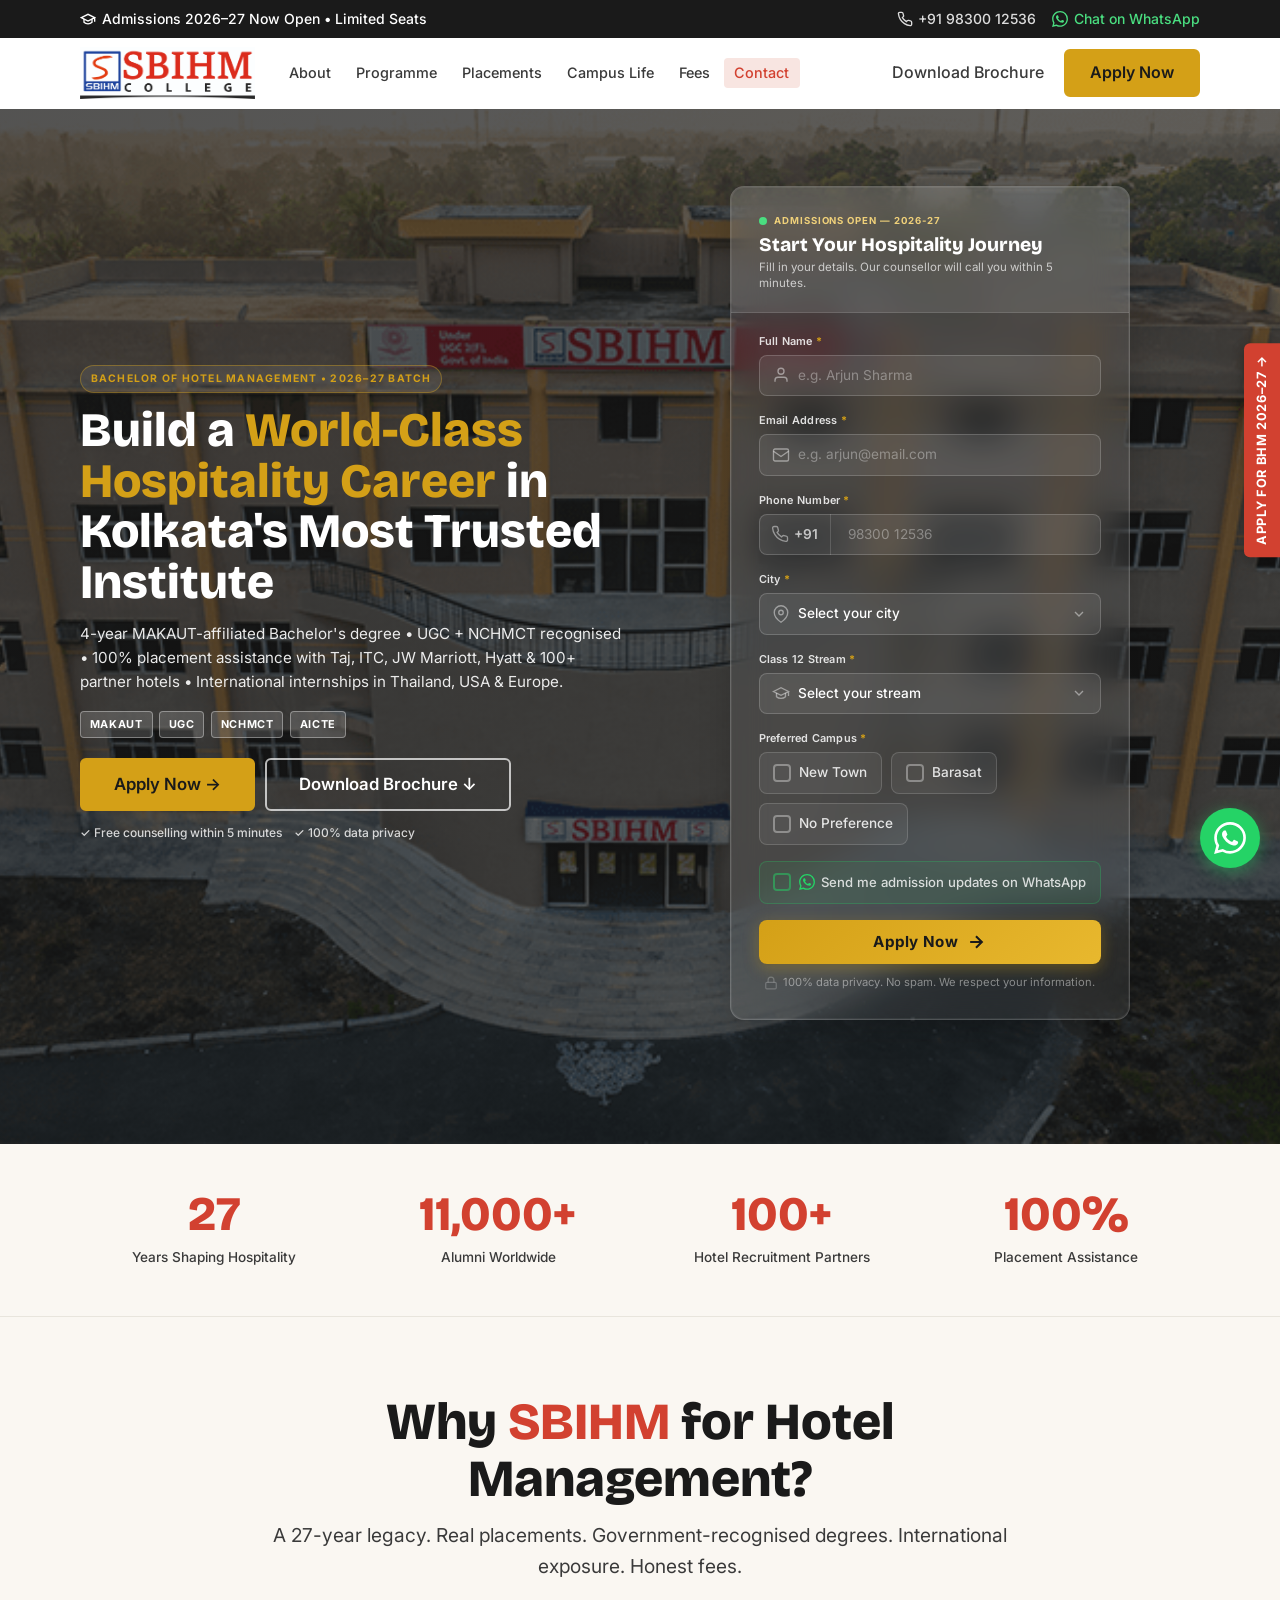
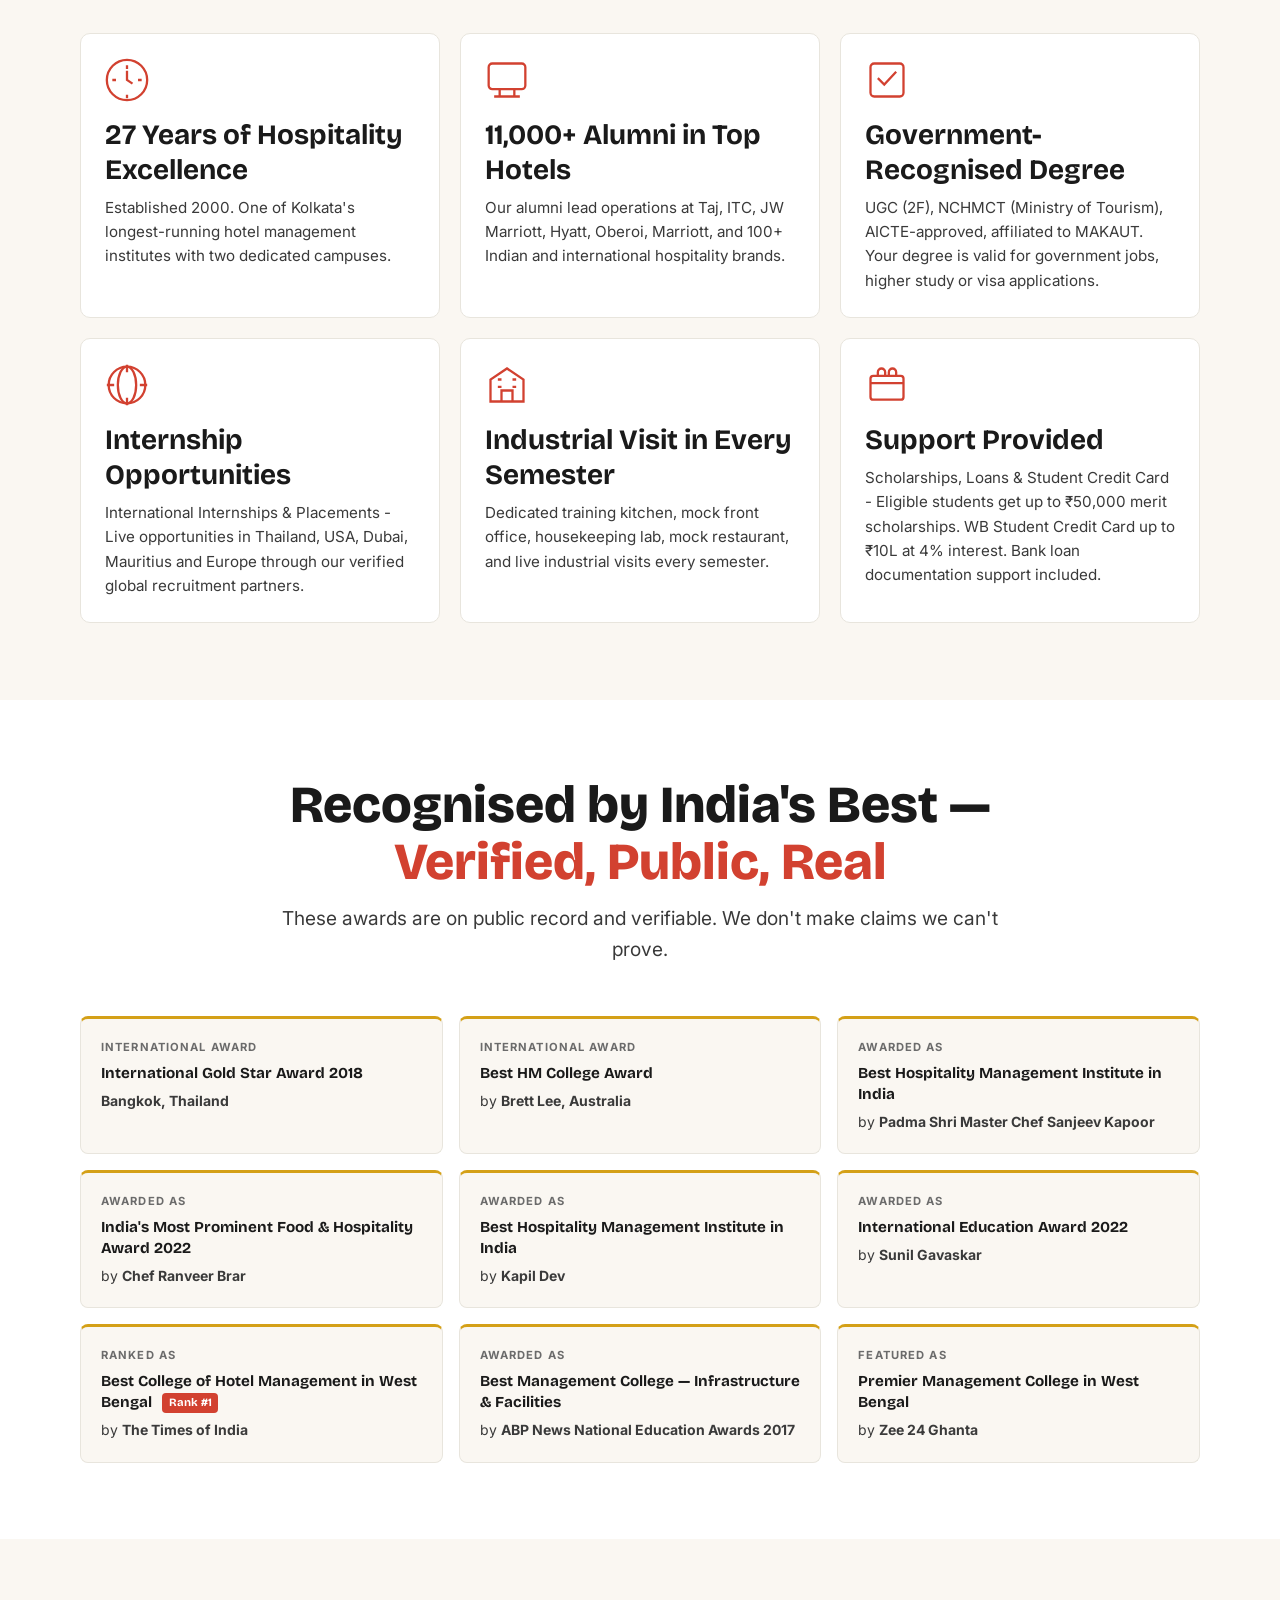
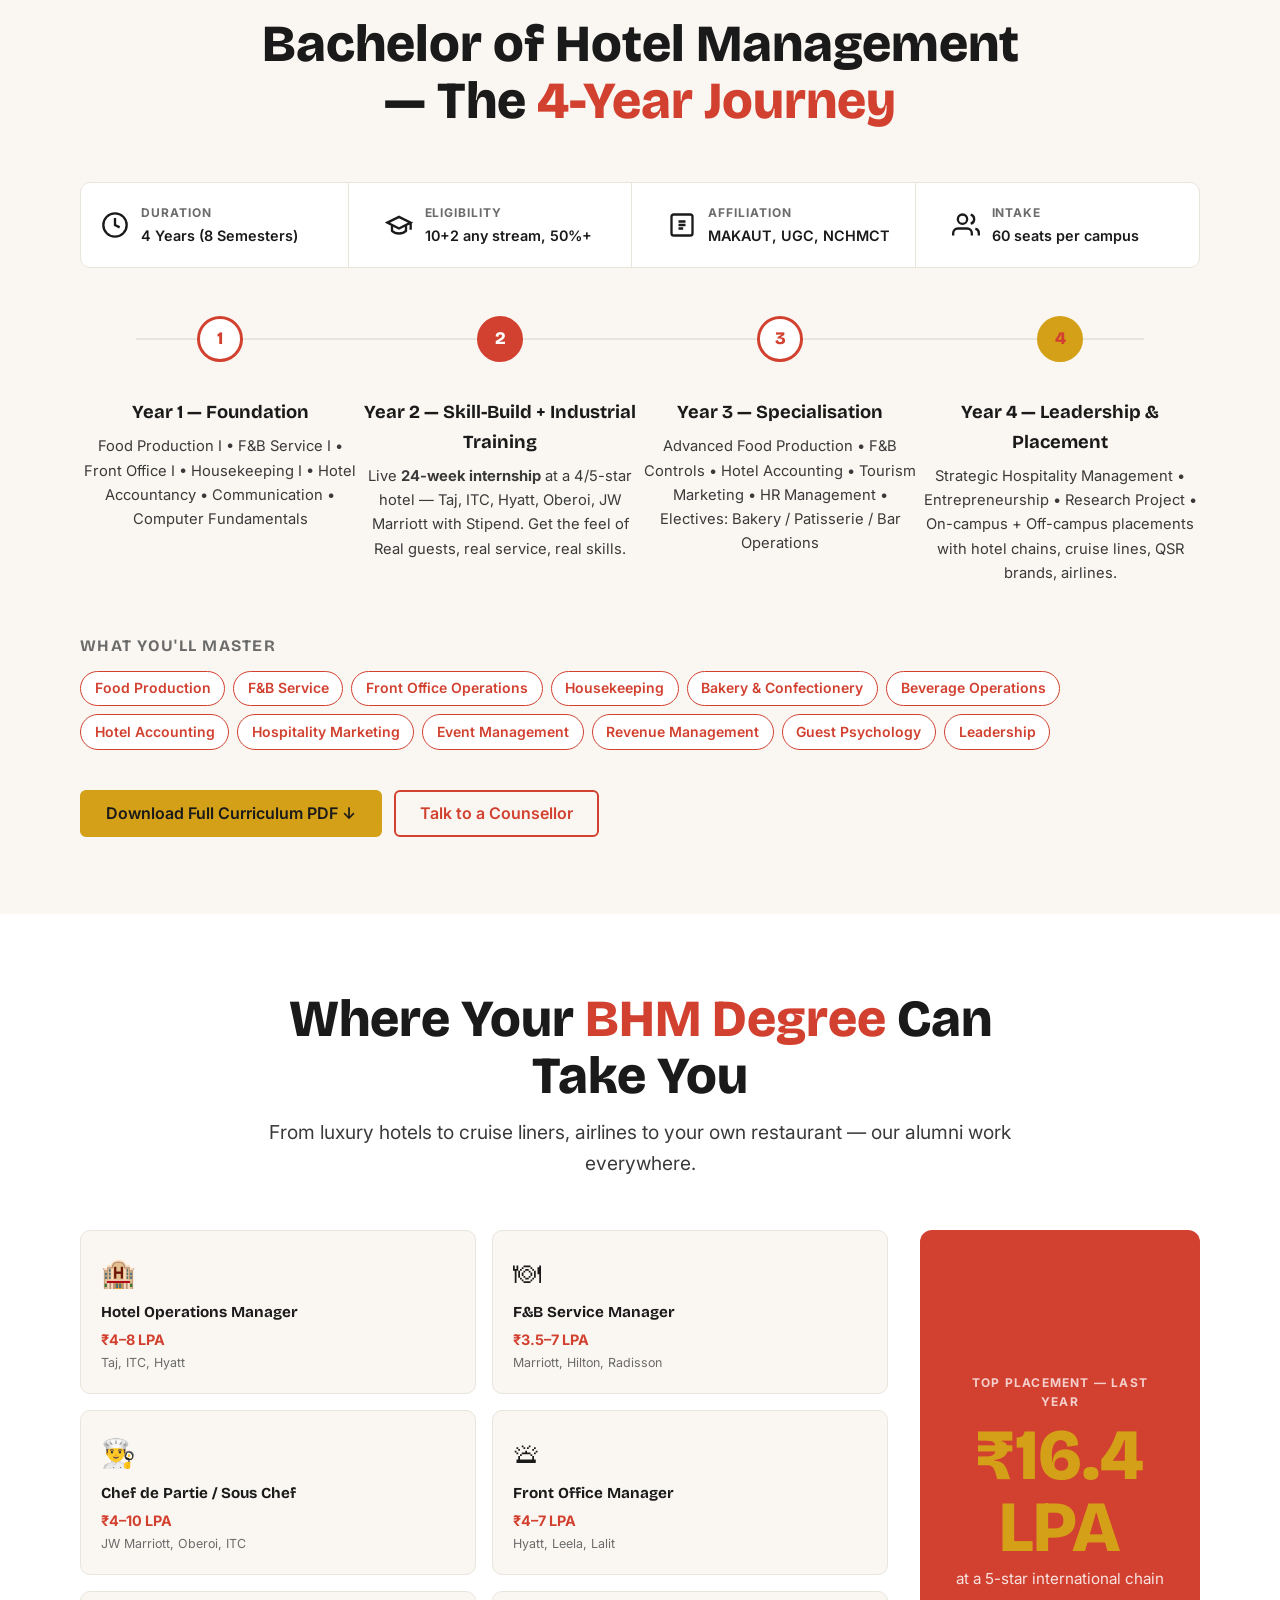
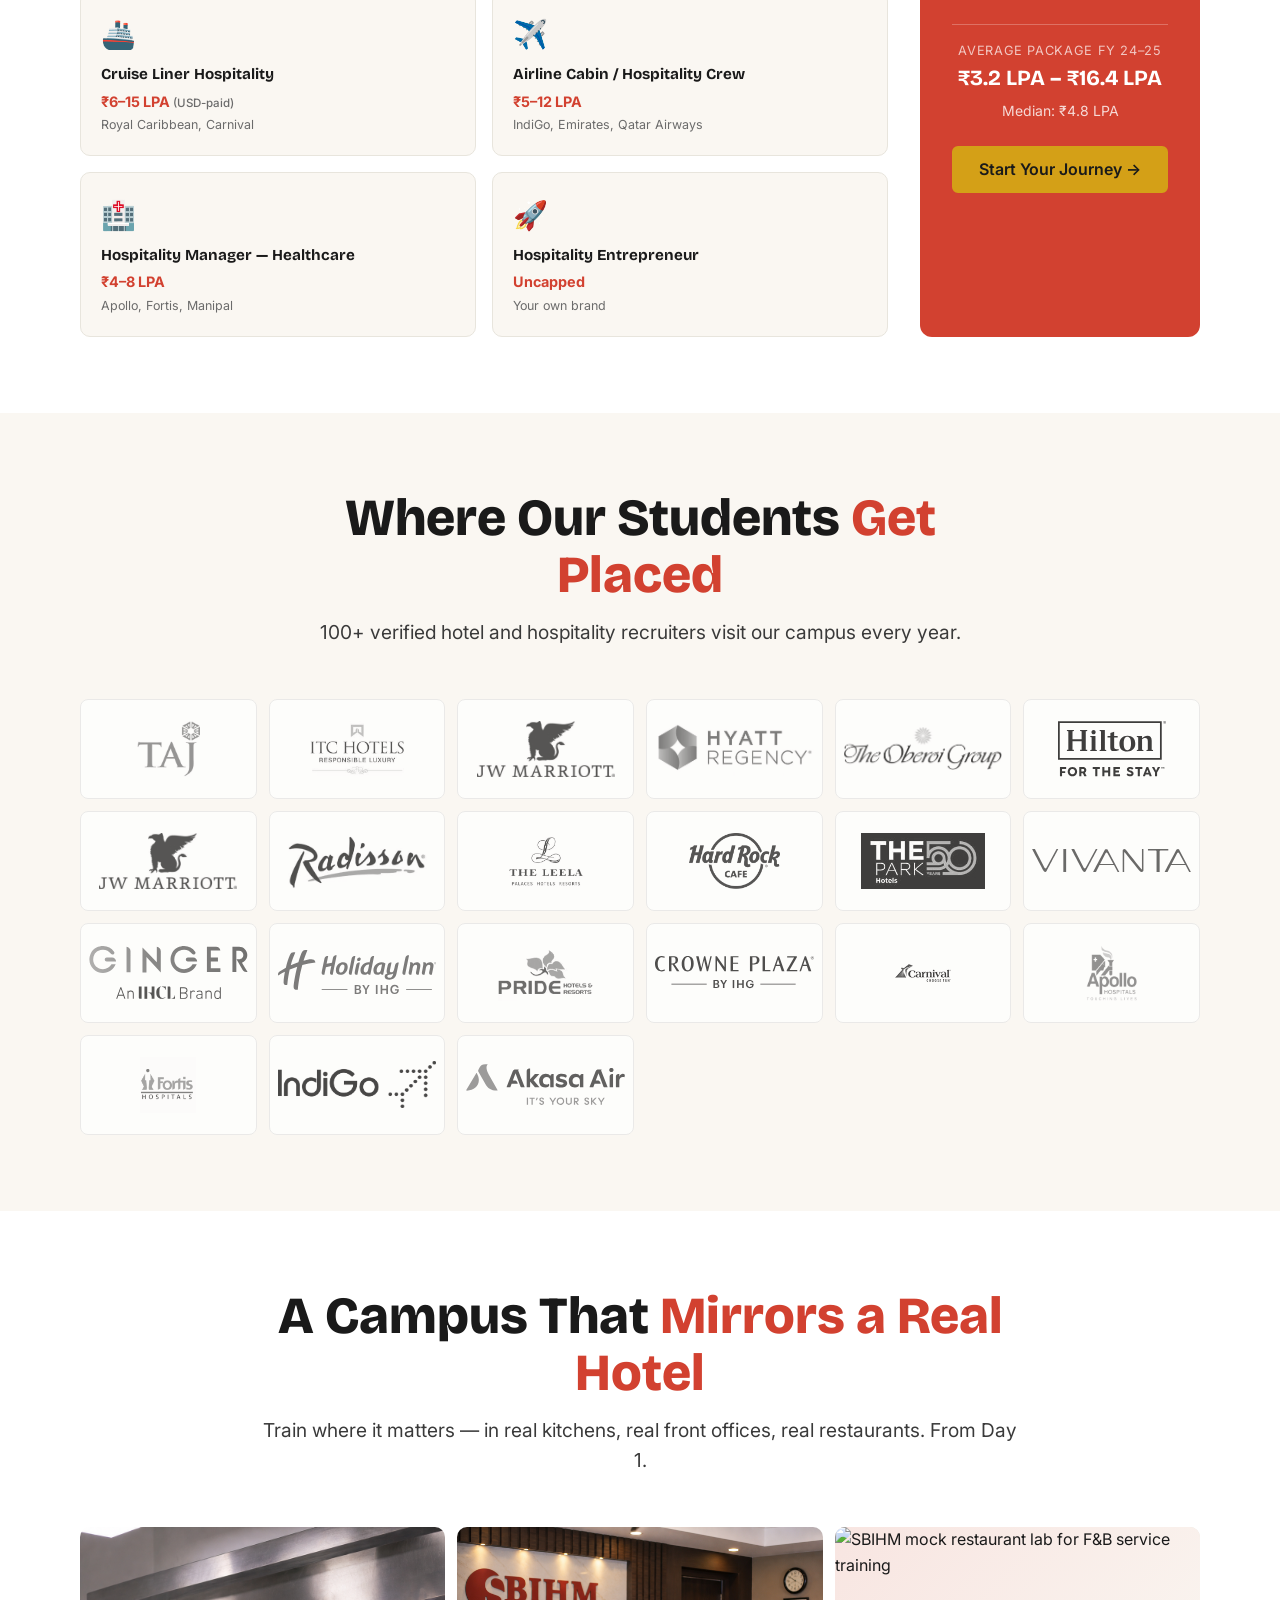
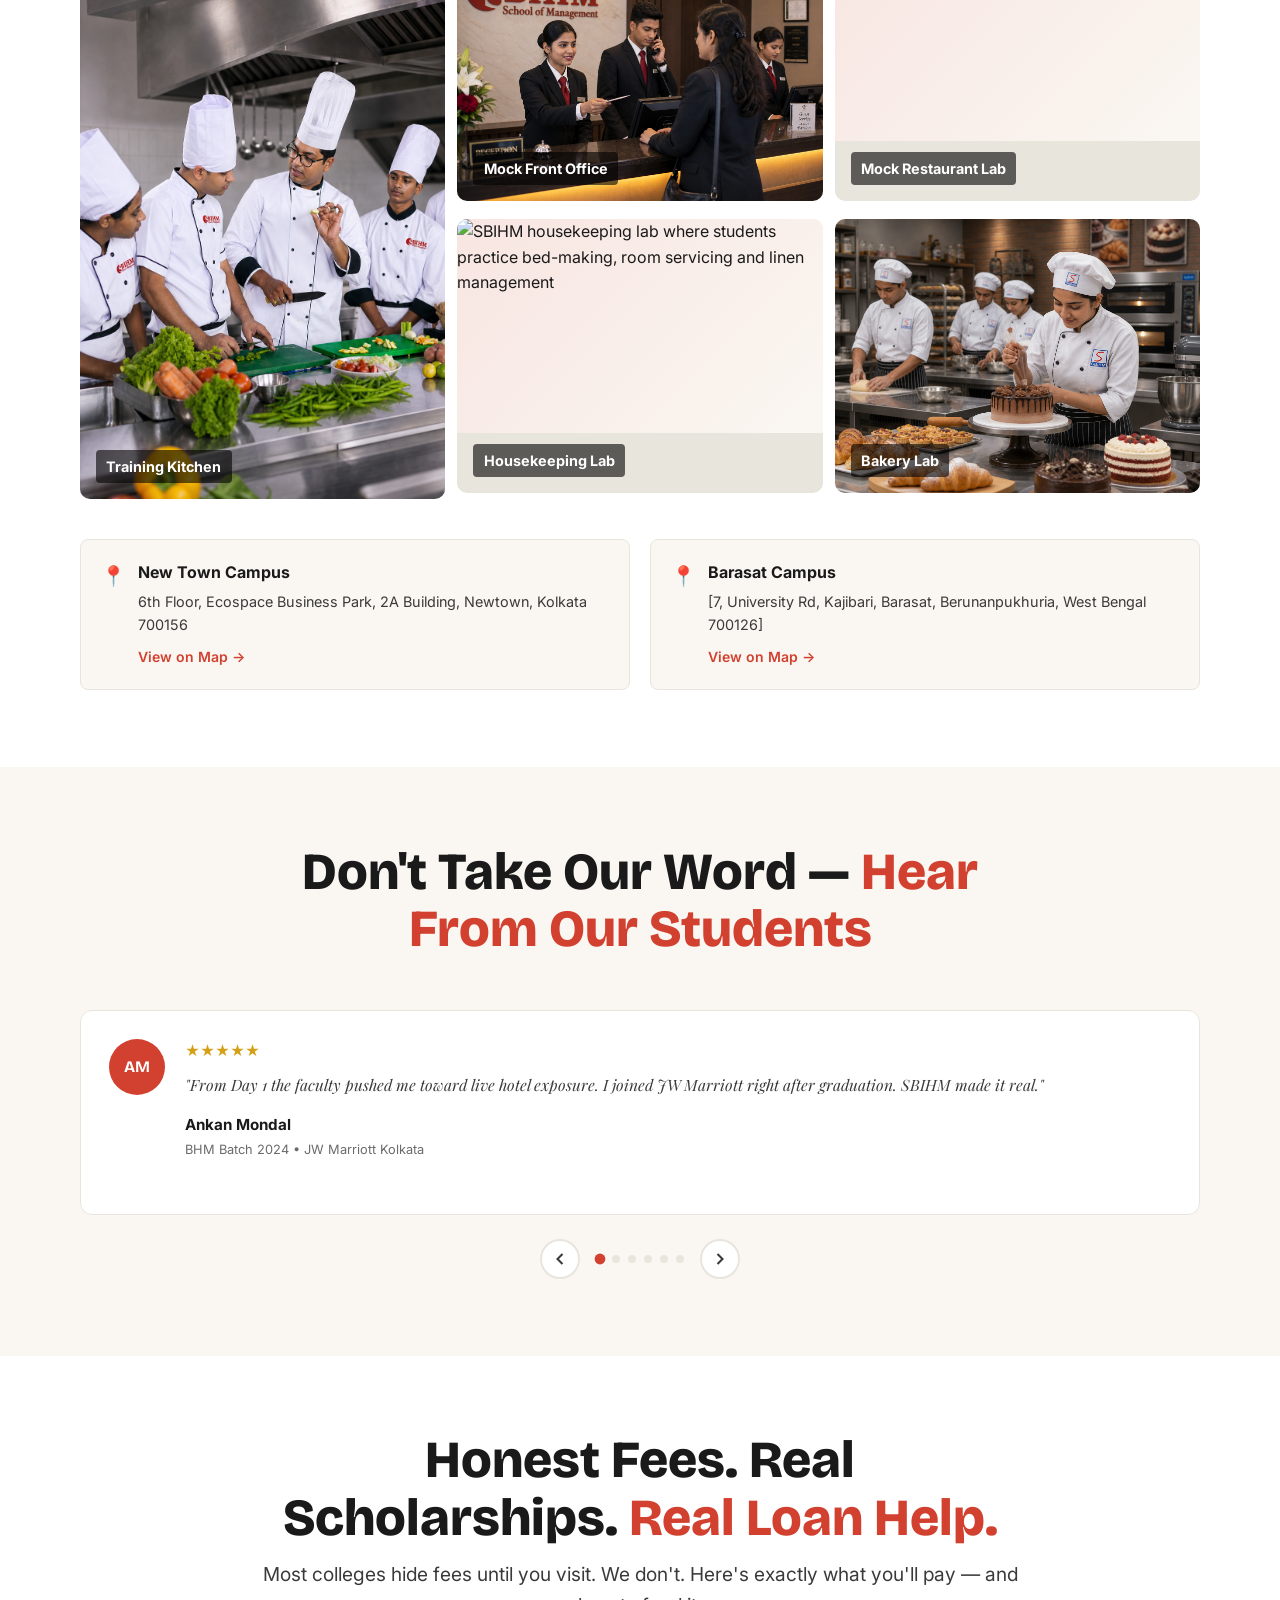
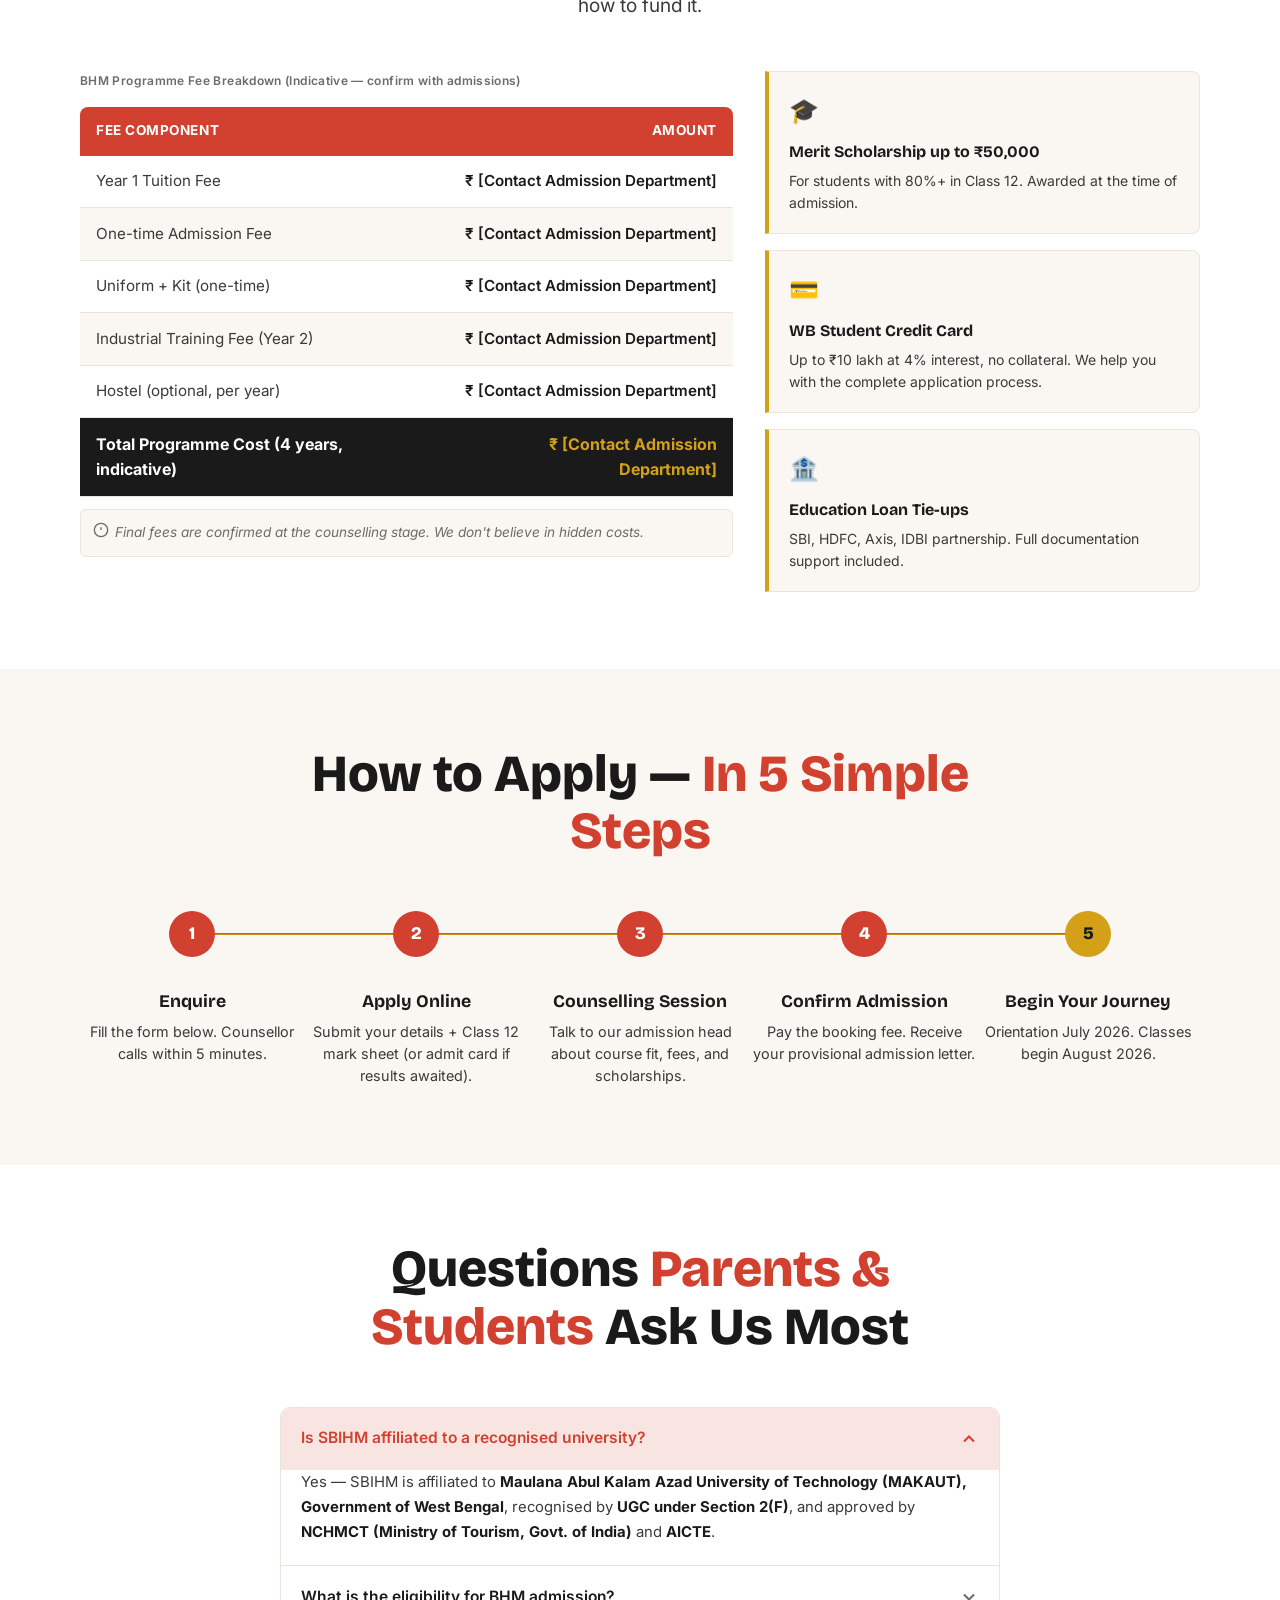
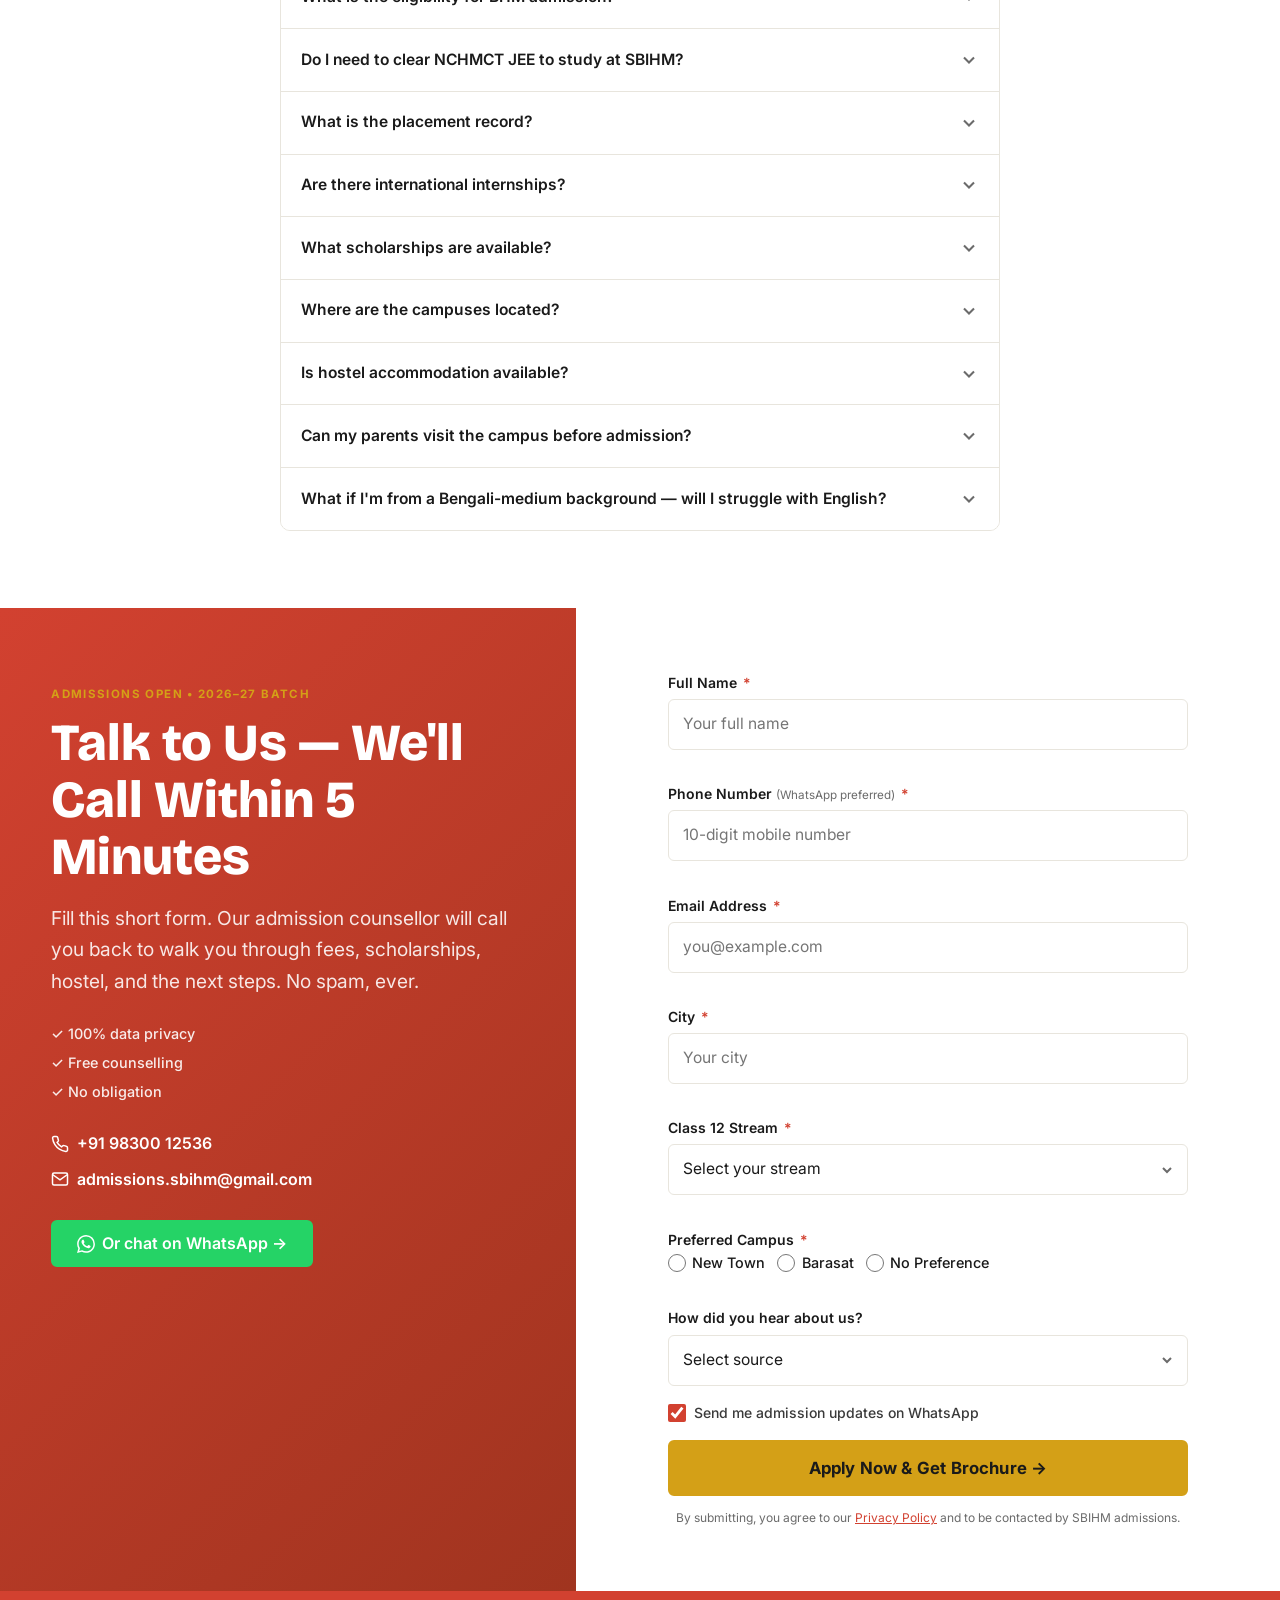
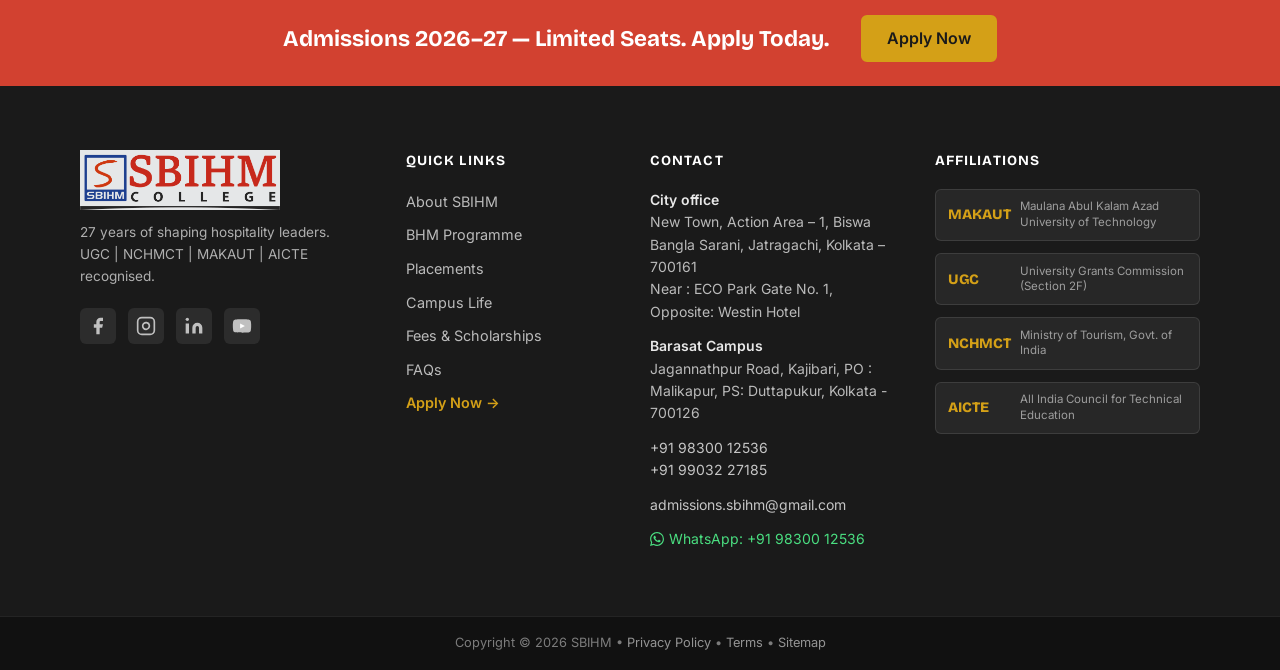
==== commit 09bd8712: "Few changes made." ====
--- a/index.html
+++ b/index.html
@@ -629,7 +629,7 @@
                 <ellipse cx="24" cy="24" rx="10" ry="20" />
               </svg>
             </div>
-            <h3 class="usp-card__title">Internships Opportunities</h3>
+            <h3 class="usp-card__title">Internship Opportunities</h3>
             <p class="usp-card__desc">International Internships & Placements - Live opportunities in Thailand, USA, Dubai, Mauritius and Europe through our
               verified global recruitment partners.</p>
           </article>
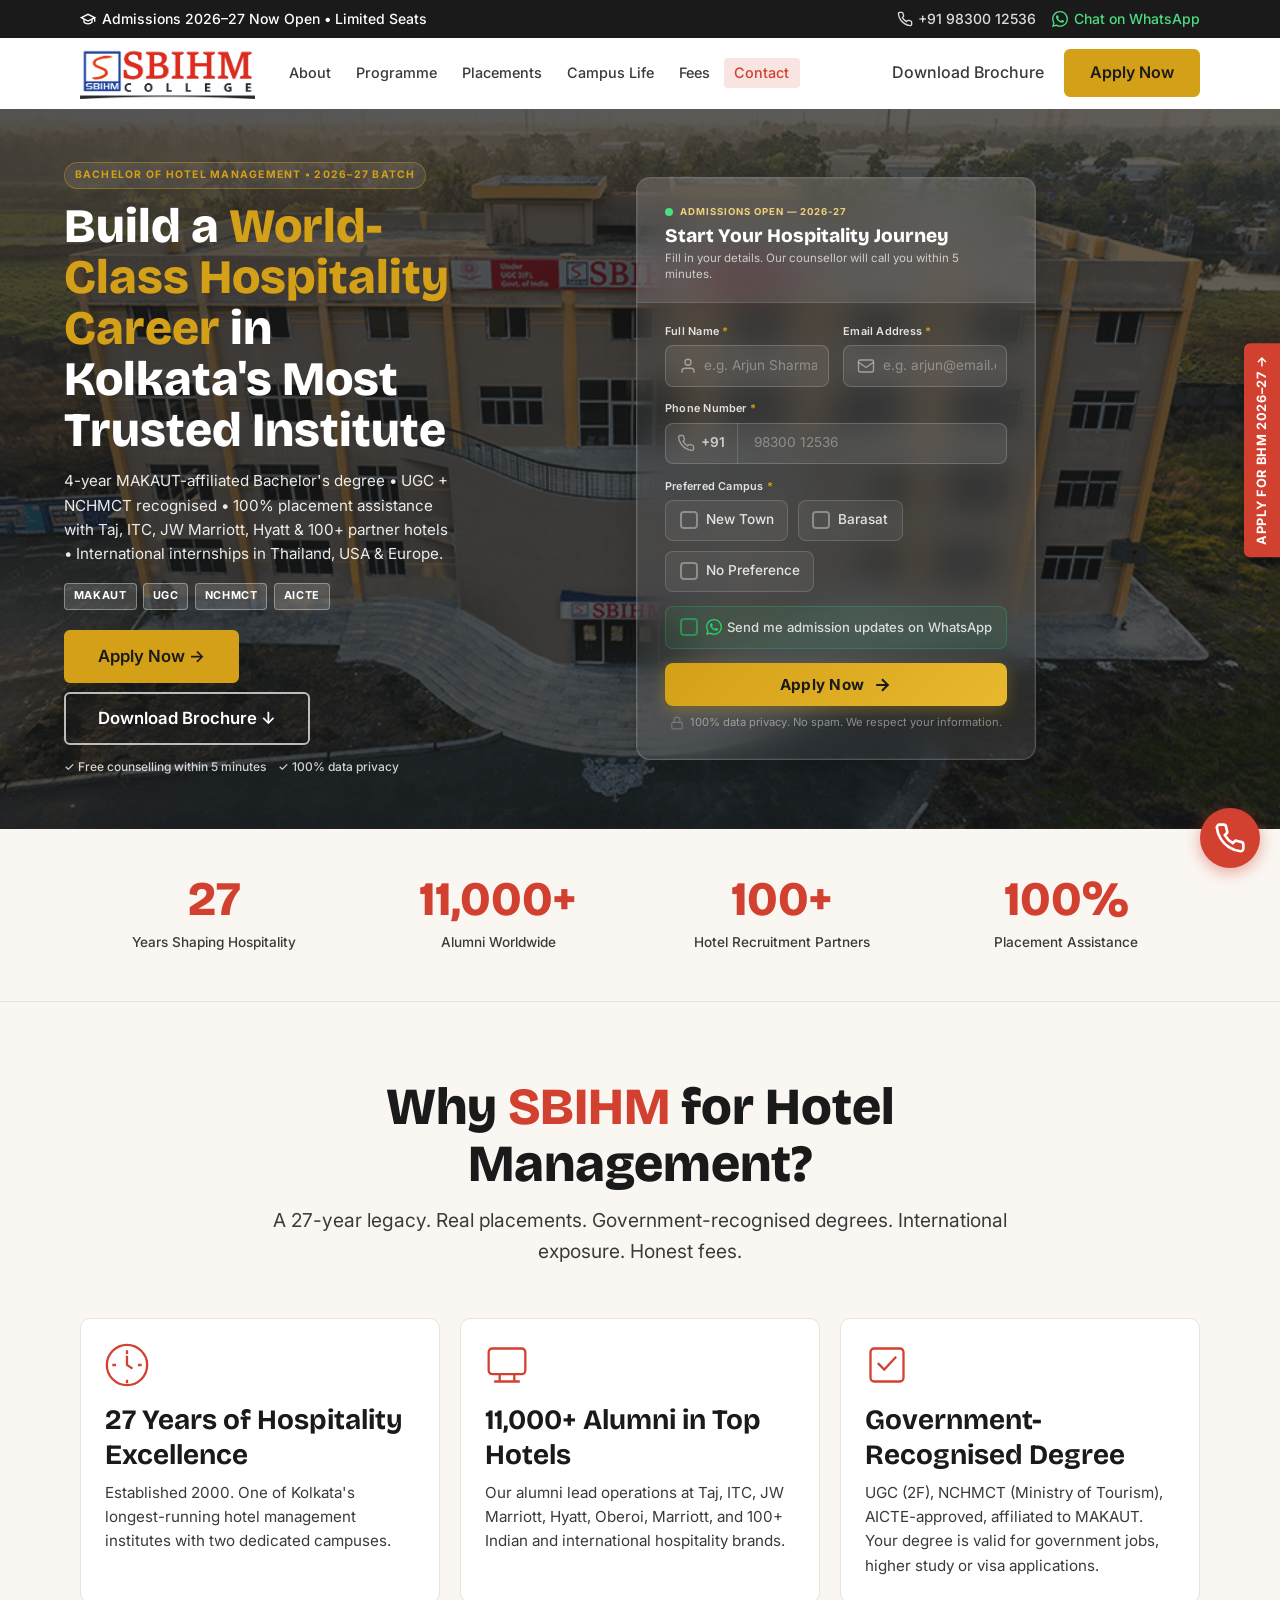
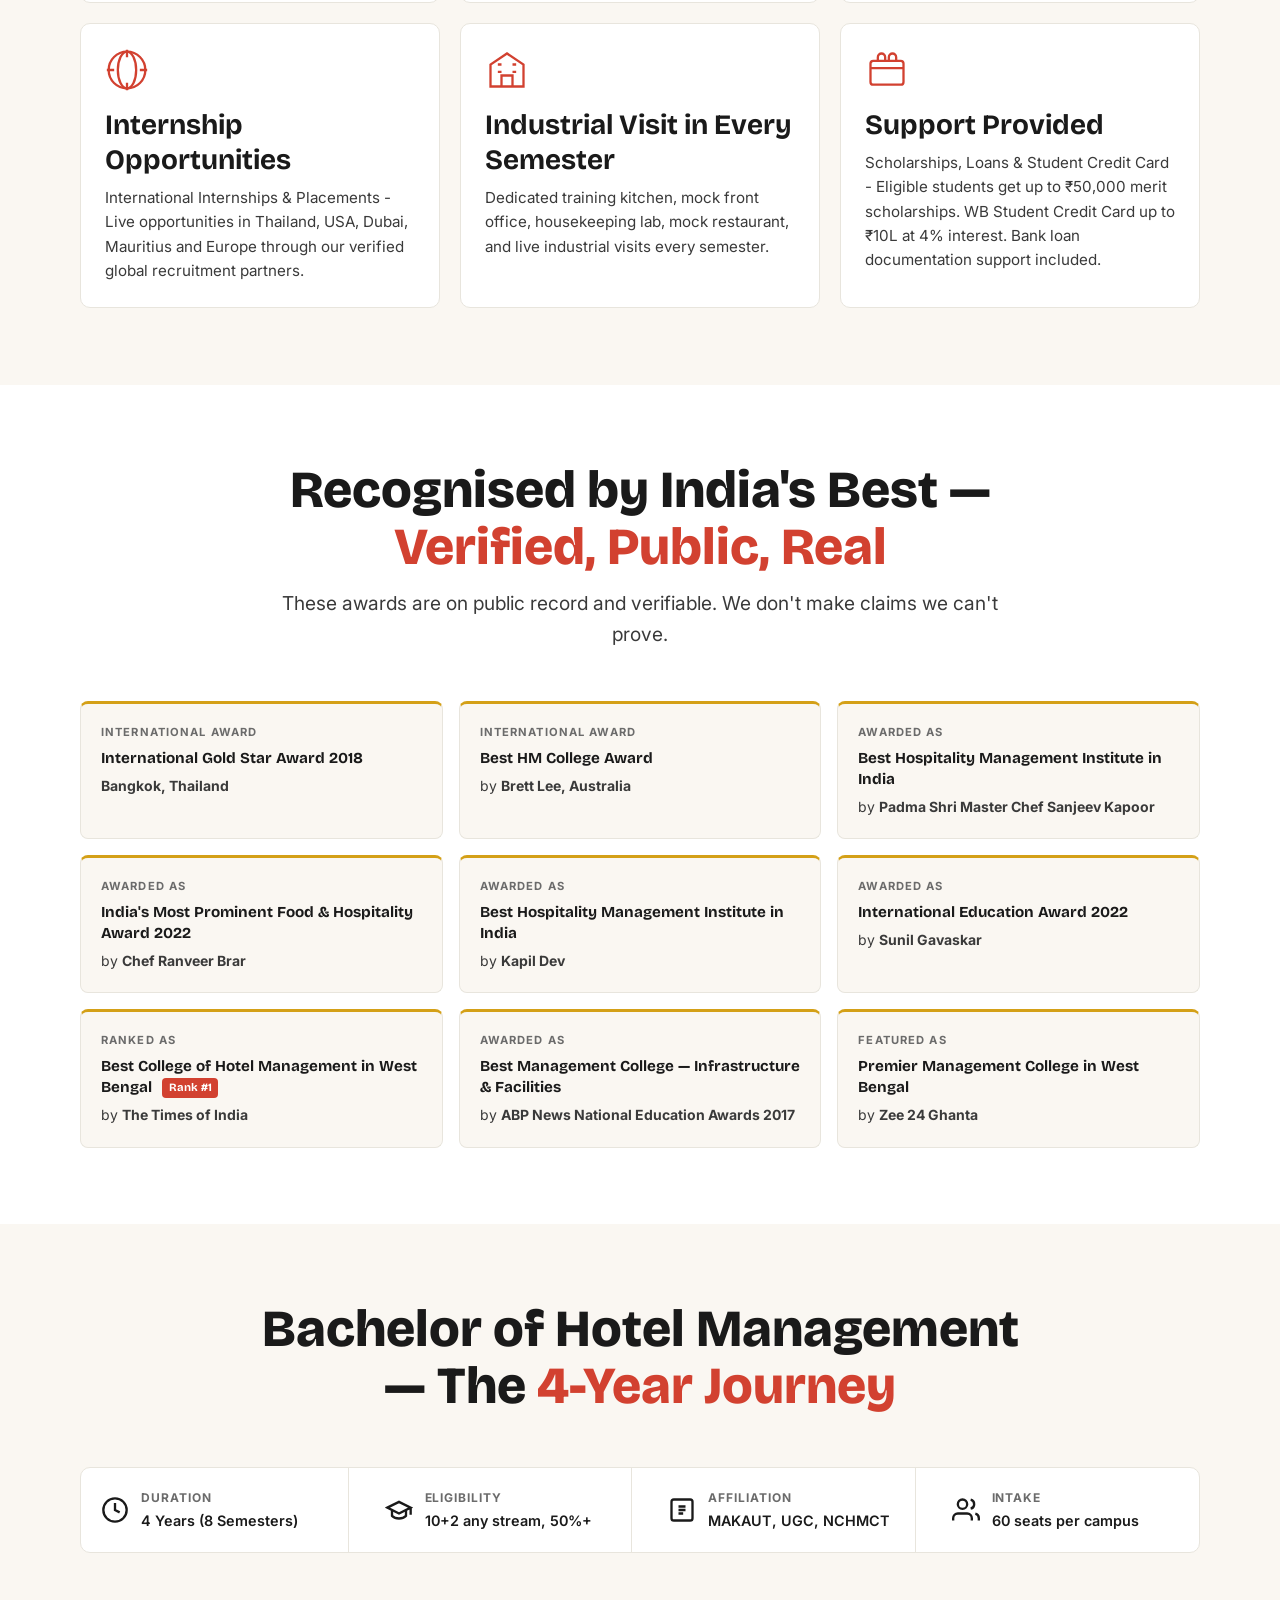
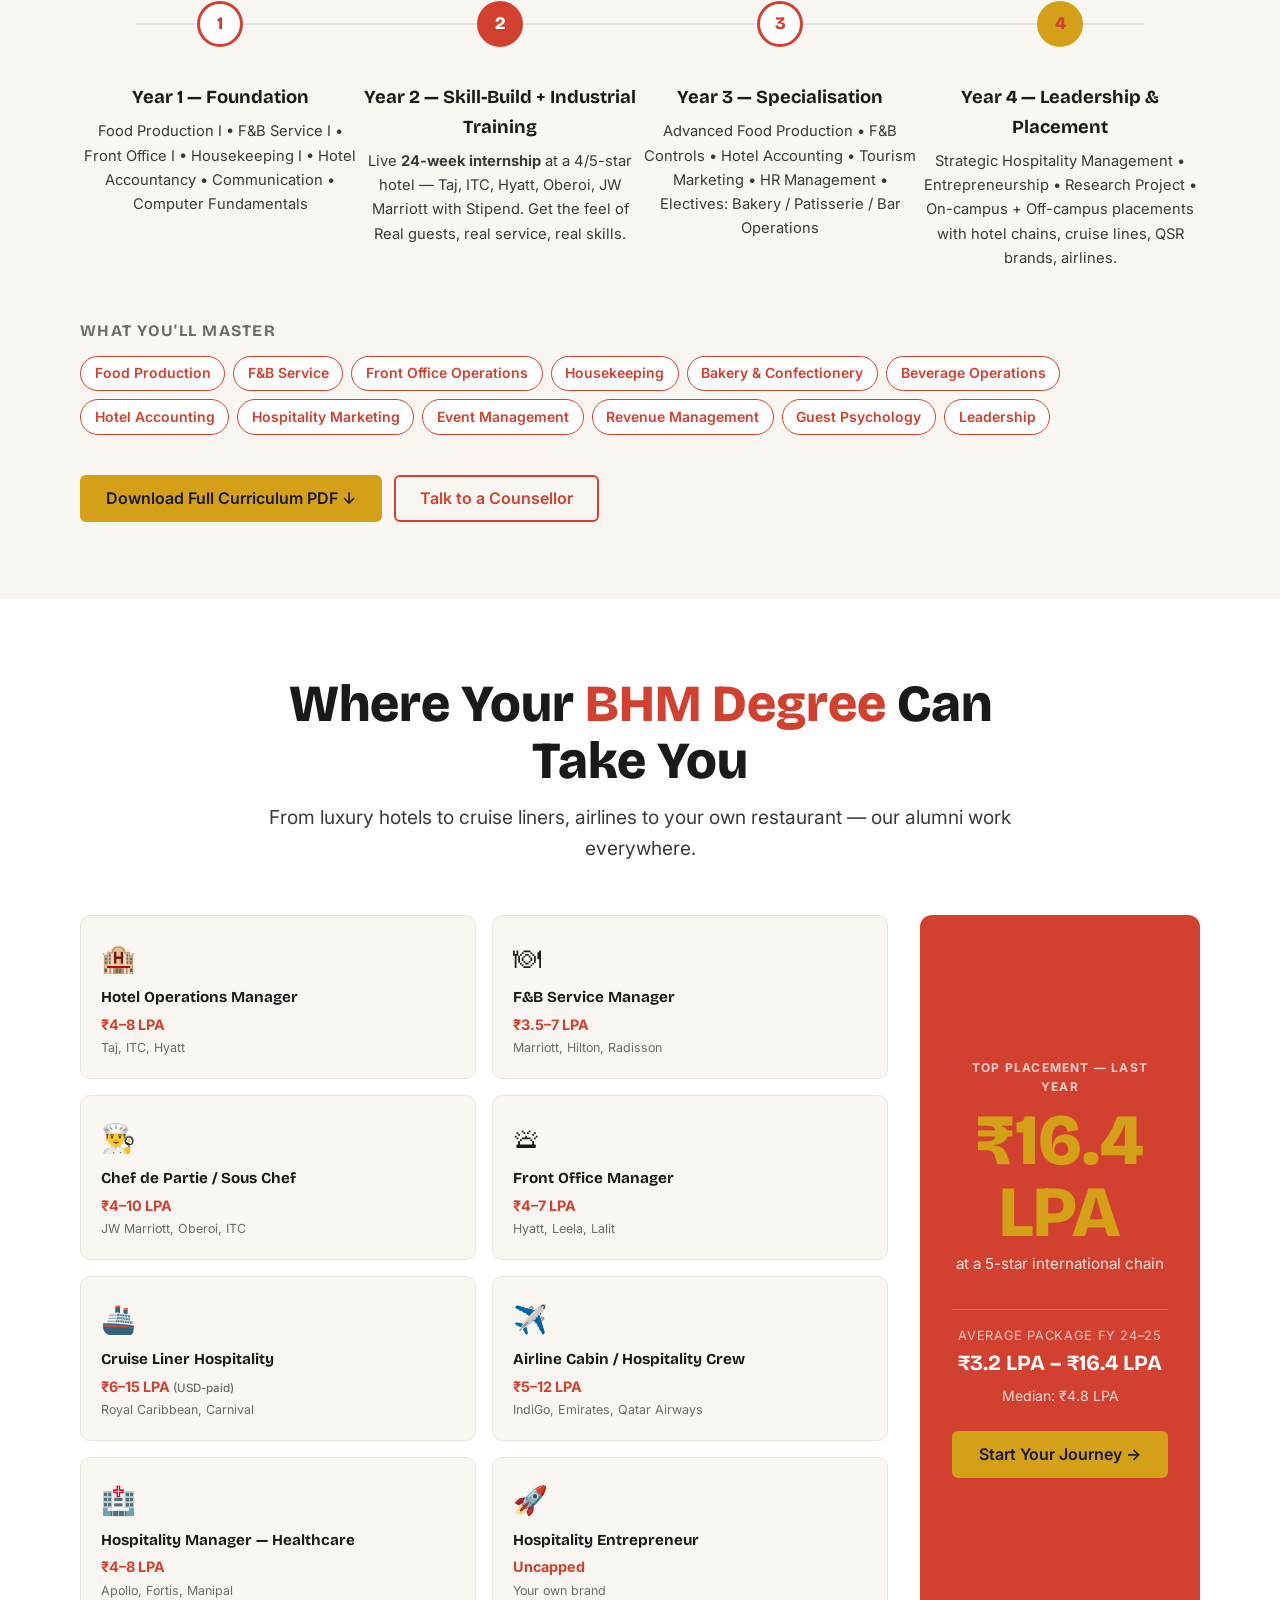
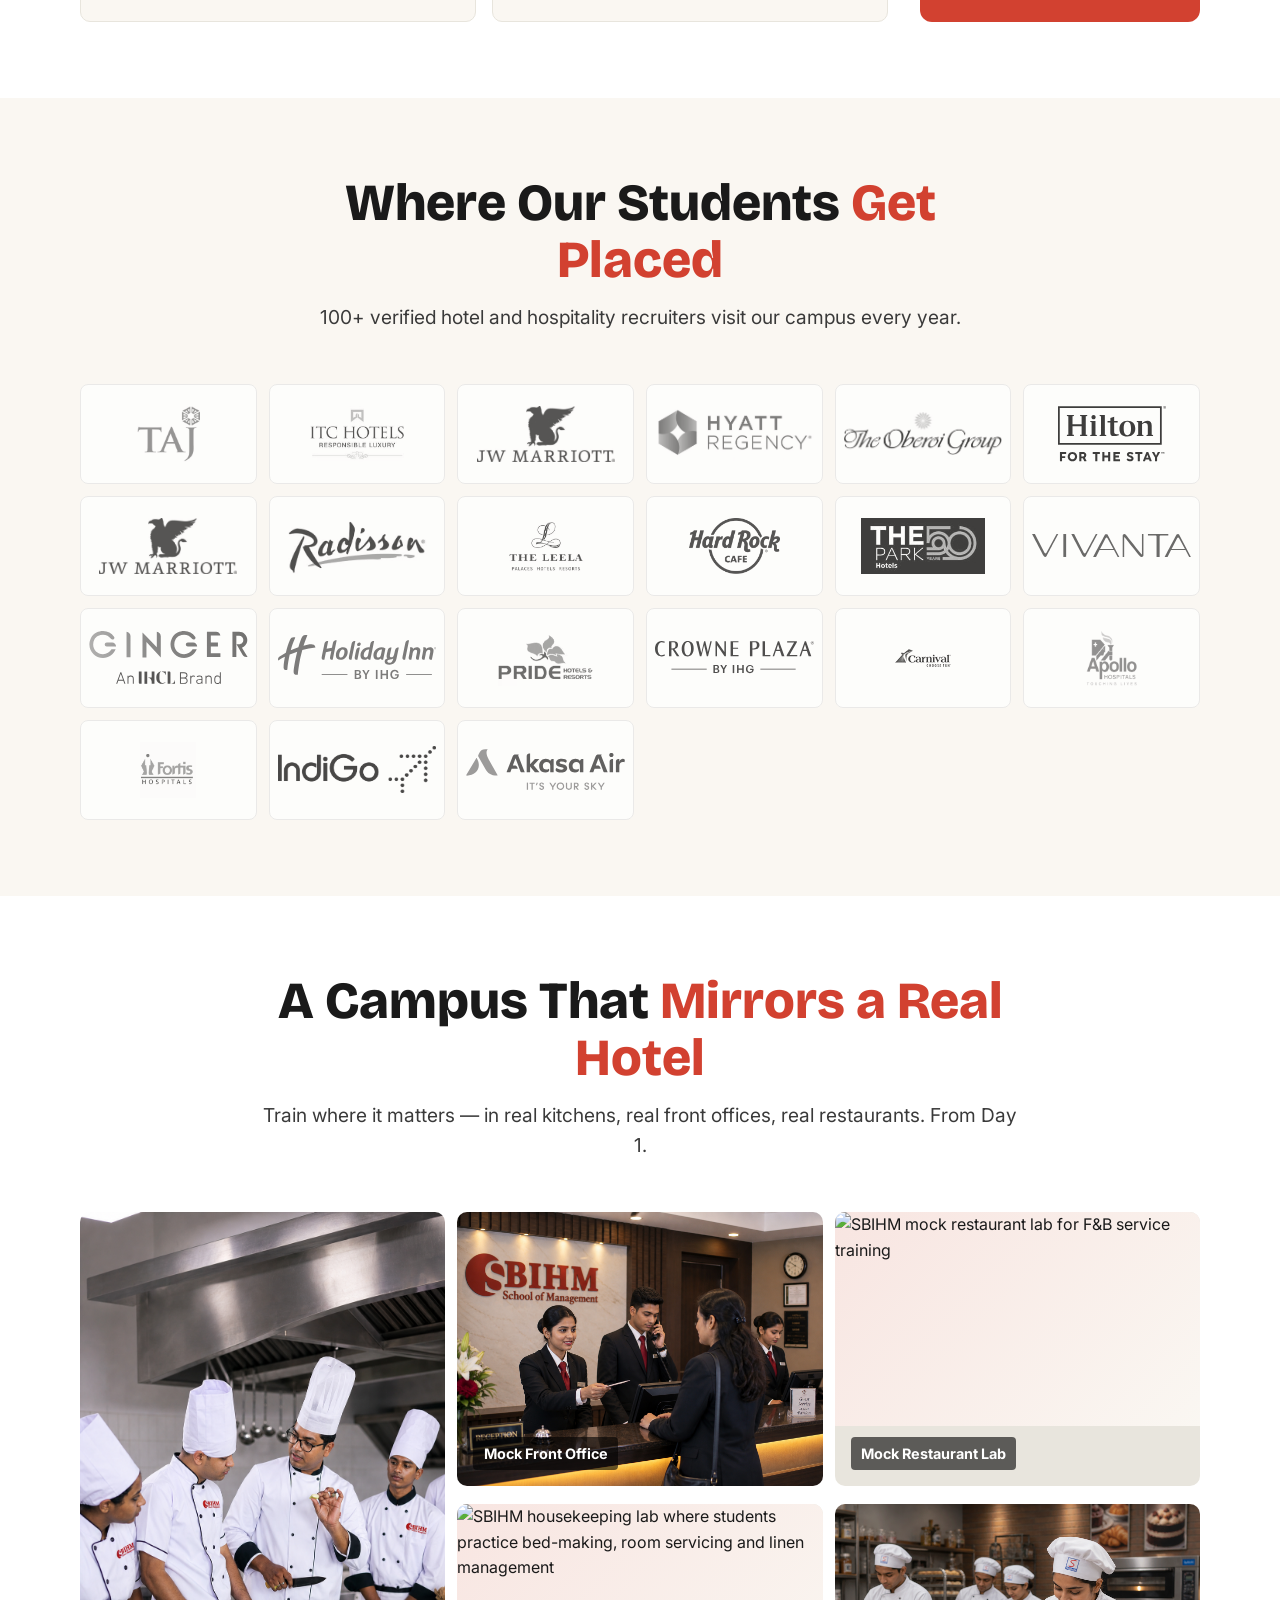
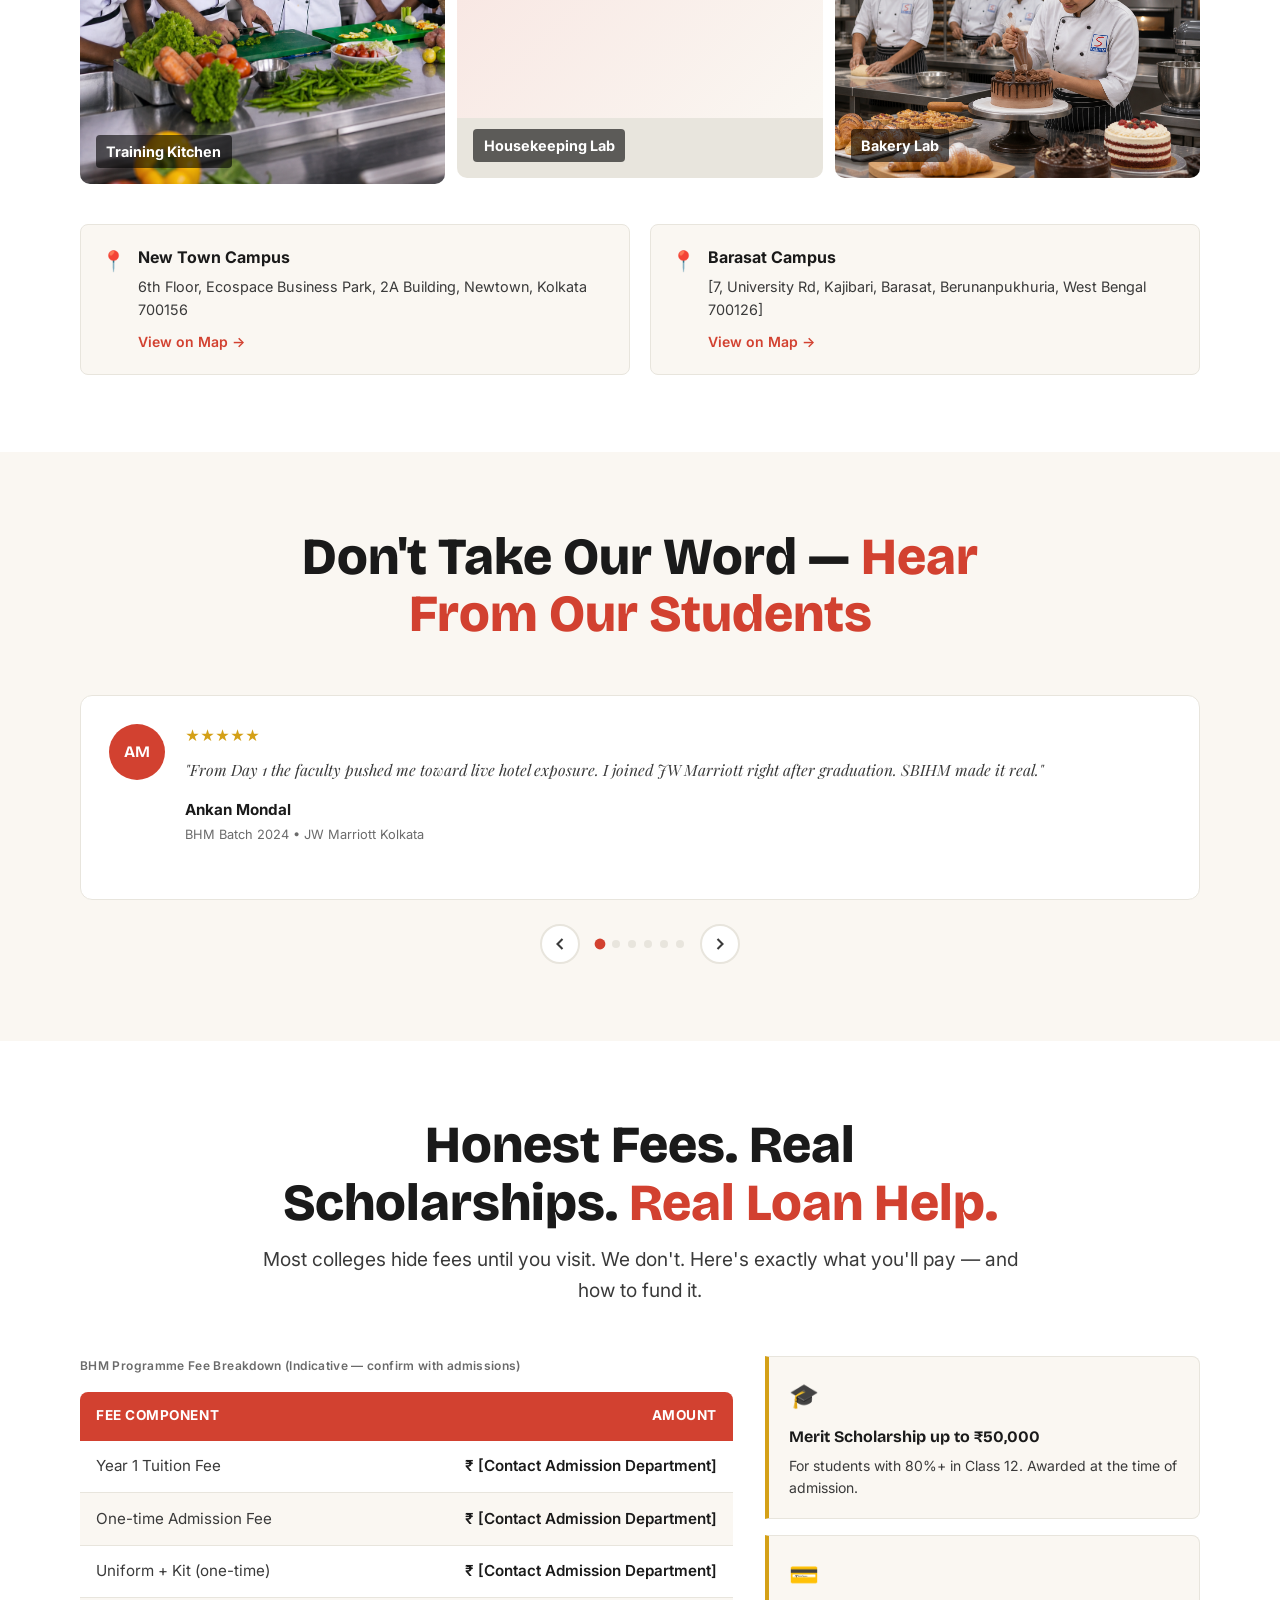
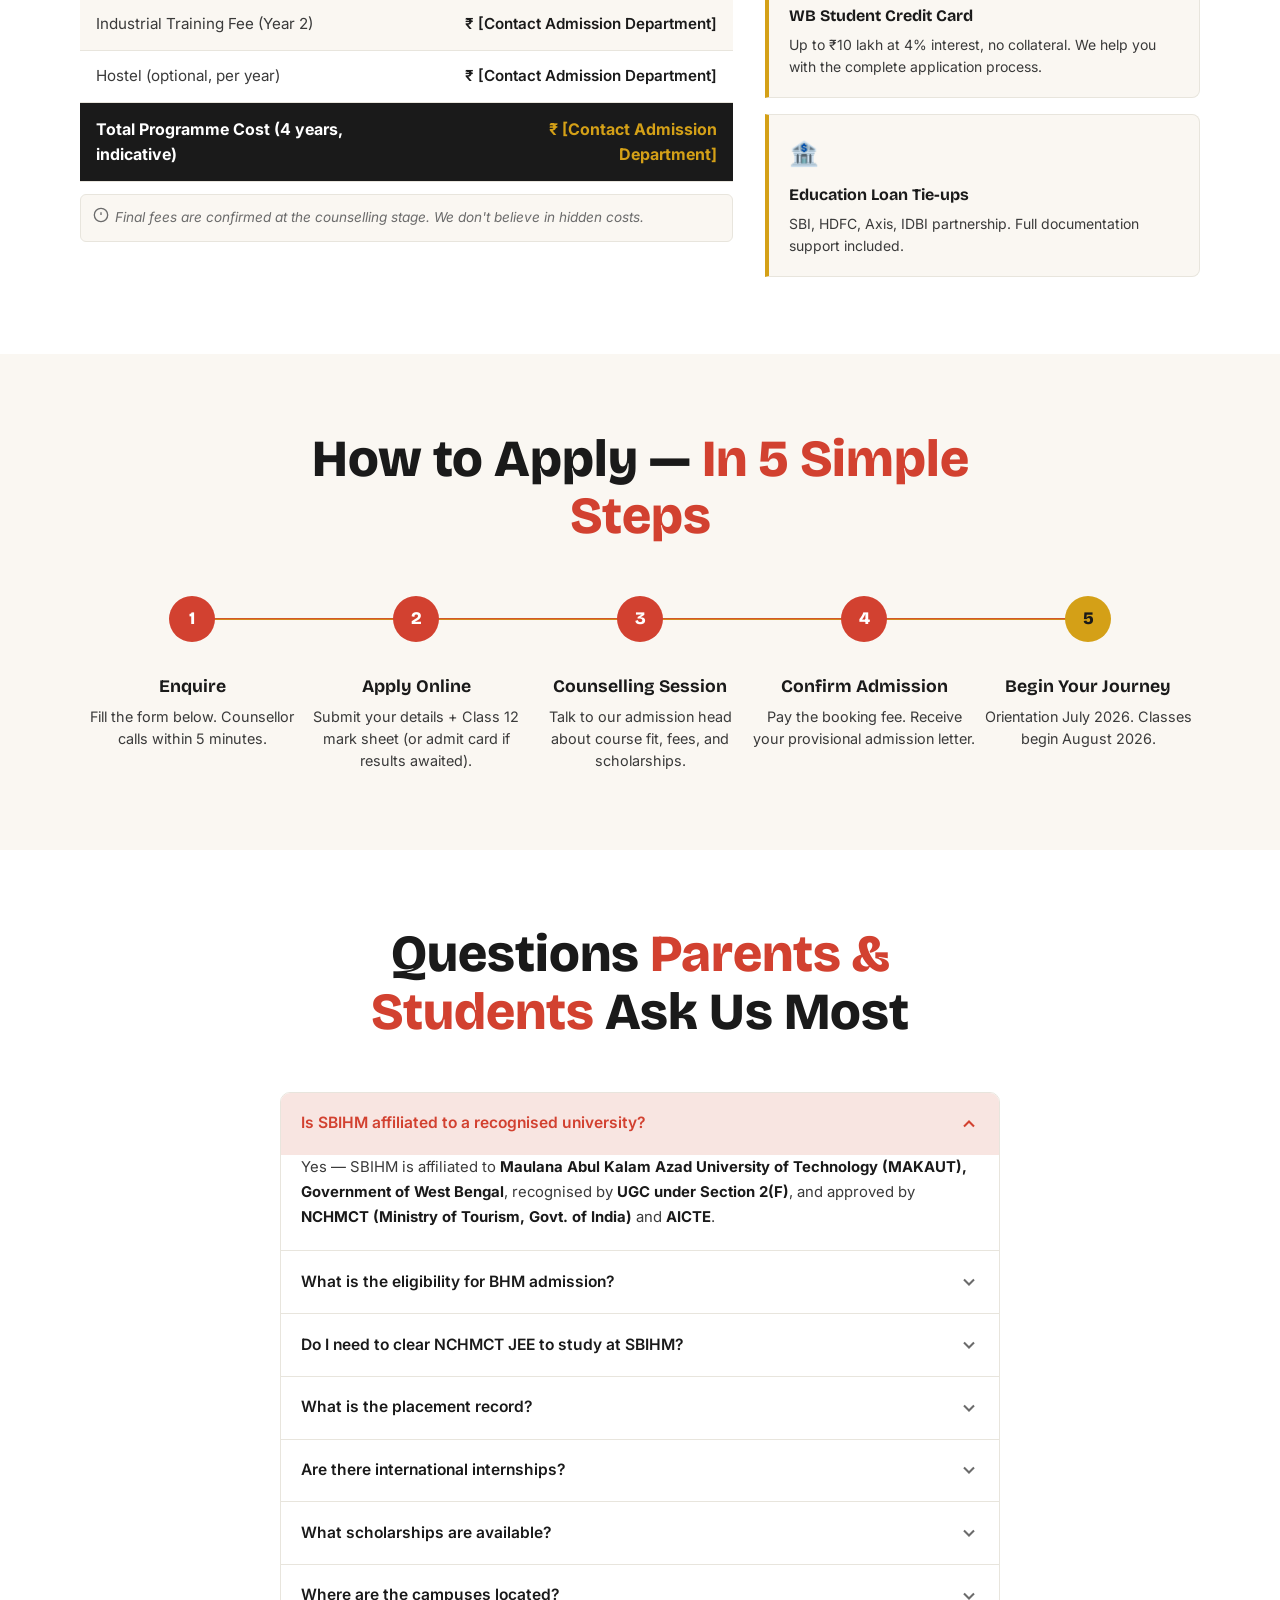
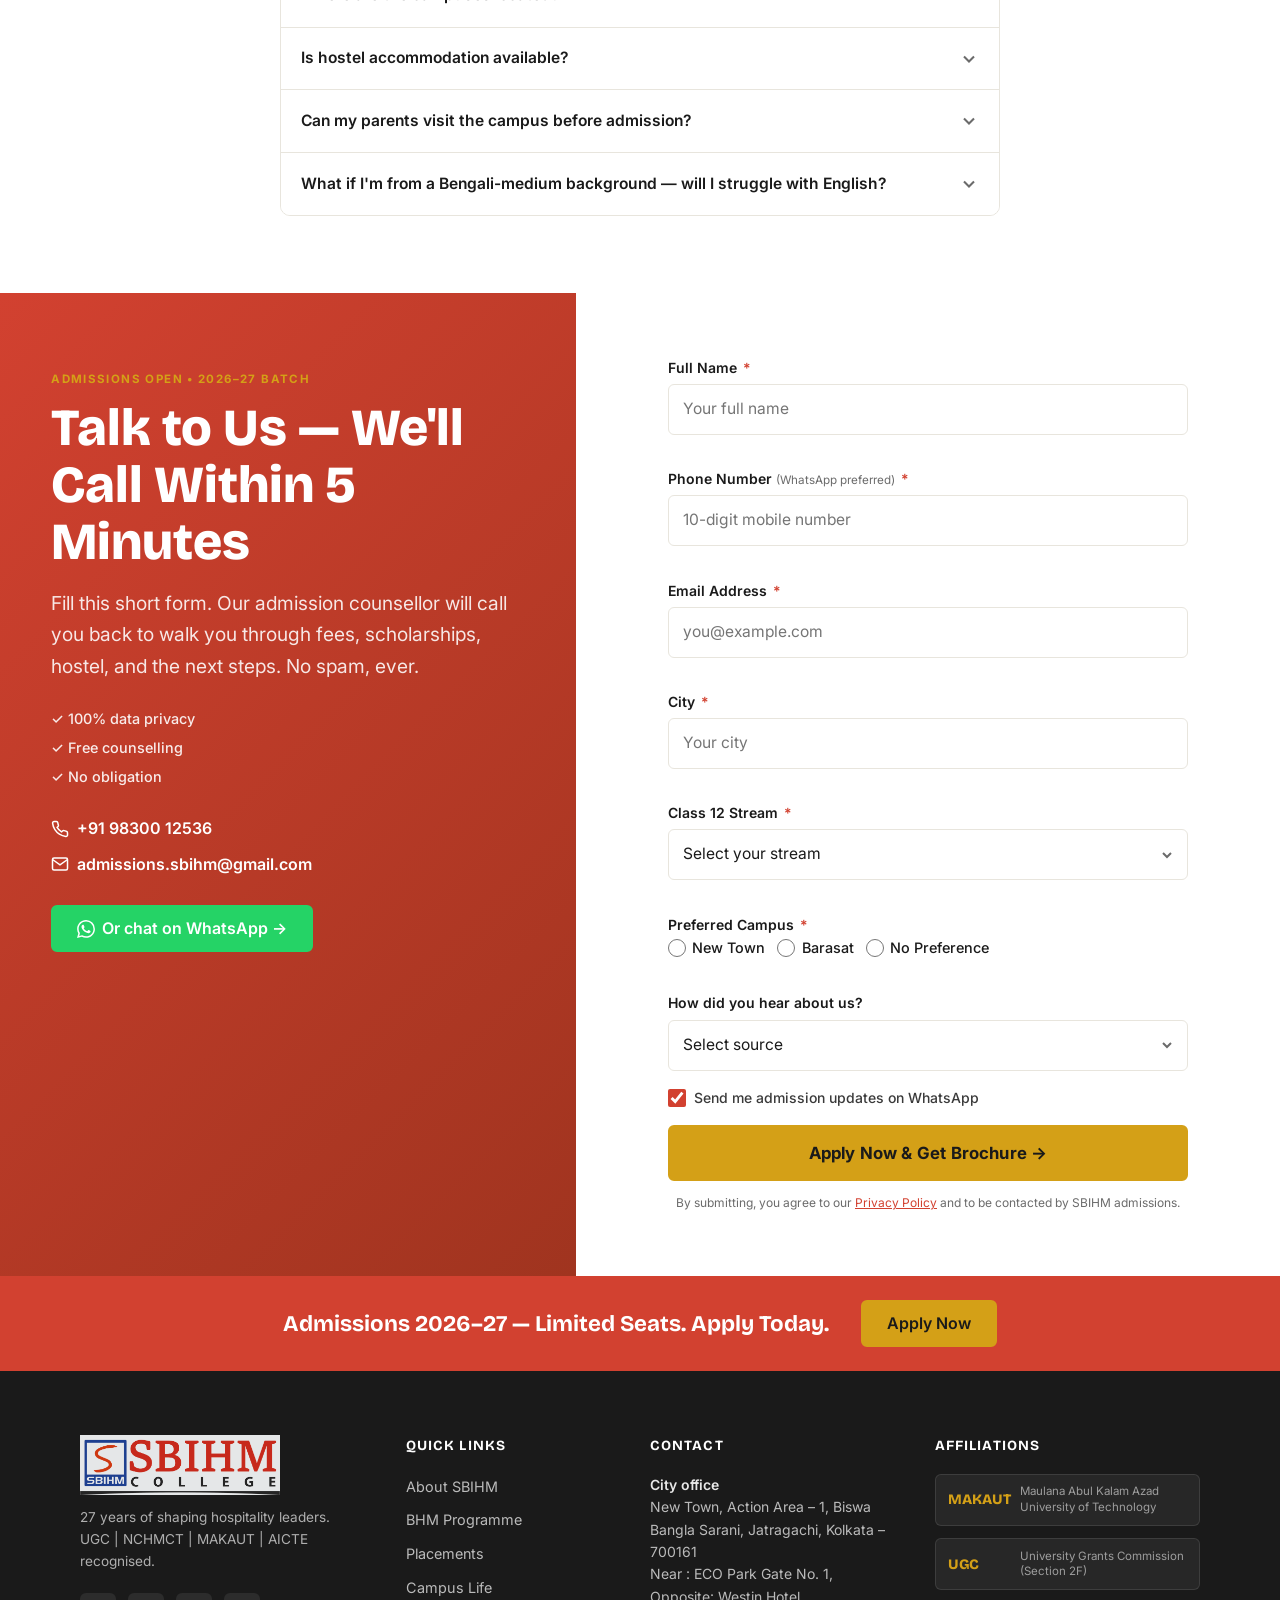
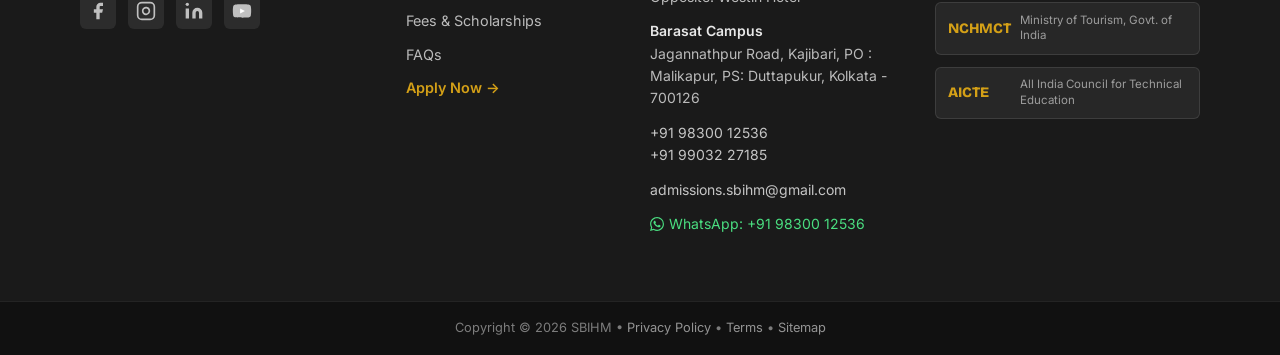
==== commit 1e42b001: "3 changes" ====
--- a/index.html
+++ b/index.html
@@ -94,7 +94,7 @@
     }
 
     .hero {
-      min-height: 115vh;
+      min-height: 80vh;
       background: var(--sbihm-black);
     }
   </style>
@@ -240,15 +240,15 @@
     </a>
   </div>
 
-  <!-- ===== SECTION 4: WhatsApp Floating Button ===== -->
-  <a href="https://wa.me/919830012536?text=Hi%20SBIHM%2C%20I%27m%20interested%20in%20the%20Hotel%20Management%20course"
-    class="whatsapp-fab" target="_blank" rel="noopener noreferrer" aria-label="Chat with our counsellor on WhatsApp"
-    data-track="whatsapp_click">
-    <svg class="whatsapp-fab__icon" viewBox="0 0 24 24" fill="white" aria-hidden="true">
+  <!-- ===== SECTION 4: Call Floating Button ===== -->
+  <a href="tel:+919830012536"
+    class="whatsapp-fab" aria-label="Call our counsellor"
+    data-track="call_click">
+    <svg class="whatsapp-fab__icon" viewBox="0 0 24 24" fill="none" stroke="white" stroke-width="2" aria-hidden="true">
       <path
-        d="M17.472 14.382c-.297-.149-1.758-.867-2.03-.967-.273-.099-.471-.148-.67.15-.197.297-.767.966-.94 1.164-.173.199-.347.223-.644.075-.297-.15-1.255-.463-2.39-1.475-.883-.788-1.48-1.761-1.653-2.059-.173-.297-.018-.458.13-.606.134-.133.298-.347.446-.52.149-.174.198-.298.298-.497.099-.198.05-.371-.025-.52-.075-.149-.669-1.612-.916-2.207-.242-.579-.487-.5-.669-.51-.173-.008-.371-.01-.57-.01-.198 0-.52.074-.792.372-.272.297-1.04 1.016-1.04 2.479 0 1.462 1.065 2.875 1.213 3.074.149.198 2.096 3.2 5.077 4.487.709.306 1.262.489 1.694.625.712.227 1.36.195 1.871.118.571-.085 1.758-.719 2.006-1.413.248-.694.248-1.289.173-1.413-.074-.124-.272-.198-.57-.347m-5.421 7.403h-.004a9.87 9.87 0 01-5.031-1.378l-.361-.214-3.741.982.998-3.648-.235-.374a9.86 9.86 0 01-1.51-5.26c.001-5.45 4.436-9.884 9.888-9.884 2.64 0 5.122 1.03 6.988 2.898a9.825 9.825 0 012.893 6.994c-.003 5.45-4.437 9.884-9.885 9.884m8.413-18.297A11.815 11.815 0 0012.05 0C5.495 0 .16 5.335.157 11.892c0 2.096.547 4.142 1.588 5.945L.057 24l6.305-1.654a11.882 11.882 0 005.683 1.448h.005c6.554 0 11.89-5.335 11.893-11.893a11.821 11.821 0 00-3.48-8.413z" />
+        d="M22 16.92v3a2 2 0 01-2.18 2 19.79 19.79 0 01-8.63-3.07 19.5 19.5 0 01-6-6 19.79 19.79 0 01-3.07-8.67A2 2 0 014.11 2h3a2 2 0 012 1.72c.127.96.361 1.903.7 2.81a2 2 0 01-.45 2.11L8.09 9.91a16 16 0 006 6l1.27-1.27a2 2 0 012.11-.45c.907.339 1.85.573 2.81.7A2 2 0 0122 16.92z" />
     </svg>
-    <span class="whatsapp-fab__tooltip">Chat with our counsellor</span>
+    <span class="whatsapp-fab__tooltip">Call our counsellor</span>
   </a>
 
   <!-- ===== MAIN CONTENT ===== -->
@@ -353,131 +353,6 @@
                       inputmode="numeric">
                   </div>
                   <span class="hero-form__error" id="err-phone" role="alert" aria-live="polite"></span>
-                </div>
-
-                <!-- City -->
-                <div class="hero-form__group" id="field-city">
-                  <label for="hf-city" class="hero-form__label">City <span class="hero-form__req">*</span></label>
-                  <div class="hero-form__input-wrap hero-form__input-wrap--select">
-                    <svg class="hero-form__field-icon" viewBox="0 0 24 24" fill="none" stroke="currentColor"
-                      stroke-width="1.8" width="18" height="18" aria-hidden="true">
-                      <path d="M21 10c0 7-9 13-9 13s-9-6-9-13a9 9 0 0118 0z" />
-                      <circle cx="12" cy="10" r="3" />
-                    </svg>
-                    <select id="hf-city" name="city" class="hero-form__input hero-form__select" required>
-                      <option value="" disabled selected>Select your city</option>
-                      <optgroup label="Metro Cities">
-                        <option value="Kolkata">Kolkata</option>
-                        <option value="Delhi">Delhi / NCR</option>
-                        <option value="Mumbai">Mumbai</option>
-                        <option value="Bengaluru">Bengaluru</option>
-                        <option value="Chennai">Chennai</option>
-                        <option value="Hyderabad">Hyderabad</option>
-                        <option value="Pune">Pune</option>
-                        <option value="Ahmedabad">Ahmedabad</option>
-                      </optgroup>
-                      <optgroup label="West Bengal">
-                        <option value="Howrah">Howrah</option>
-                        <option value="Durgapur">Durgapur</option>
-                        <option value="Siliguri">Siliguri</option>
-                        <option value="Asansol">Asansol</option>
-                        <option value="Barasat">Barasat</option>
-                        <option value="Kharagpur">Kharagpur</option>
-                        <option value="Haldia">Haldia</option>
-                        <option value="Bardhaman">Bardhaman</option>
-                        <option value="Malda">Malda</option>
-                        <option value="Kalyani">Kalyani</option>
-                        <option value="Hooghly">Hooghly</option>
-                      </optgroup>
-                      <optgroup label="East India">
-                        <option value="Patna">Patna</option>
-                        <option value="Ranchi">Ranchi</option>
-                        <option value="Bhubaneswar">Bhubaneswar</option>
-                        <option value="Guwahati">Guwahati</option>
-                        <option value="Jamshedpur">Jamshedpur</option>
-                        <option value="Cuttack">Cuttack</option>
-                        <option value="Rourkela">Rourkela</option>
-                        <option value="Dhanbad">Dhanbad</option>
-                        <option value="Bokaro">Bokaro</option>
-                        <option value="Agartala">Agartala</option>
-                        <option value="Imphal">Imphal</option>
-                        <option value="Shillong">Shillong</option>
-                        <option value="Gangtok">Gangtok</option>
-                        <option value="Dibrugarh">Dibrugarh</option>
-                      </optgroup>
-                      <optgroup label="North India">
-                        <option value="Lucknow">Lucknow</option>
-                        <option value="Jaipur">Jaipur</option>
-                        <option value="Kanpur">Kanpur</option>
-                        <option value="Chandigarh">Chandigarh</option>
-                        <option value="Amritsar">Amritsar</option>
-                        <option value="Varanasi">Varanasi</option>
-                        <option value="Agra">Agra</option>
-                        <option value="Dehradun">Dehradun</option>
-                        <option value="Noida">Noida</option>
-                        <option value="Gurgaon">Gurgaon</option>
-                        <option value="Meerut">Meerut</option>
-                        <option value="Allahabad">Prayagraj (Allahabad)</option>
-                        <option value="Udaipur">Udaipur</option>
-                        <option value="Jodhpur">Jodhpur</option>
-                        <option value="Ludhiana">Ludhiana</option>
-                      </optgroup>
-                      <optgroup label="South India">
-                        <option value="Thiruvananthapuram">Thiruvananthapuram</option>
-                        <option value="Kochi">Kochi</option>
-                        <option value="Coimbatore">Coimbatore</option>
-                        <option value="Visakhapatnam">Visakhapatnam</option>
-                        <option value="Madurai">Madurai</option>
-                        <option value="Mangalore">Mangalore</option>
-                        <option value="Mysuru">Mysuru</option>
-                        <option value="Vijayawada">Vijayawada</option>
-                        <option value="Tirupati">Tirupati</option>
-                      </optgroup>
-                      <optgroup label="West & Central India">
-                        <option value="Nagpur">Nagpur</option>
-                        <option value="Surat">Surat</option>
-                        <option value="Vadodara">Vadodara</option>
-                        <option value="Indore">Indore</option>
-                        <option value="Bhopal">Bhopal</option>
-                        <option value="Nashik">Nashik</option>
-                        <option value="Goa">Goa</option>
-                        <option value="Raipur">Raipur</option>
-                        <option value="Rajkot">Rajkot</option>
-                        <option value="Jabalpur">Jabalpur</option>
-                      </optgroup>
-                      <option value="Other">Other</option>
-                    </select>
-                    <svg class="hero-form__select-arrow" viewBox="0 0 24 24" fill="none" stroke="currentColor"
-                      stroke-width="2" width="16" height="16" aria-hidden="true">
-                      <polyline points="6 9 12 15 18 9" />
-                    </svg>
-                  </div>
-                  <span class="hero-form__error" id="err-city" role="alert" aria-live="polite"></span>
-                </div>
-
-                <!-- Class 12 Stream -->
-                <div class="hero-form__group" id="field-stream">
-                  <label for="hf-stream" class="hero-form__label">Class 12 Stream <span
-                      class="hero-form__req">*</span></label>
-                  <div class="hero-form__input-wrap hero-form__input-wrap--select">
-                    <svg class="hero-form__field-icon" viewBox="0 0 24 24" fill="none" stroke="currentColor"
-                      stroke-width="1.8" width="18" height="18" aria-hidden="true">
-                      <path d="M22 10v6M2 10l10-5 10 5-10 5z" />
-                      <path d="M6 12v5c3 3 9 3 12 0v-5" />
-                    </svg>
-                    <select id="hf-stream" name="stream" class="hero-form__input hero-form__select" required>
-                      <option value="" disabled selected>Select your stream</option>
-                      <option value="Pure Science">Pure Science</option>
-                      <option value="Computer Science">Computer Science</option>
-                      <option value="Arts">Arts</option>
-                      <option value="Commerce">Commerce</option>
-                    </select>
-                    <svg class="hero-form__select-arrow" viewBox="0 0 24 24" fill="none" stroke="currentColor"
-                      stroke-width="2" width="16" height="16" aria-hidden="true">
-                      <polyline points="6 9 12 15 18 9" />
-                    </svg>
-                  </div>
-                  <span class="hero-form__error" id="err-stream" role="alert" aria-live="polite"></span>
                 </div>
 
                 <!-- Preferred Campus -->
@@ -630,7 +505,8 @@
               </svg>
             </div>
             <h3 class="usp-card__title">Internship Opportunities</h3>
-            <p class="usp-card__desc">International Internships & Placements - Live opportunities in Thailand, USA, Dubai, Mauritius and Europe through our
+            <p class="usp-card__desc">International Internships & Placements - Live opportunities in Thailand, USA,
+              Dubai, Mauritius and Europe through our
               verified global recruitment partners.</p>
           </article>
 
@@ -656,7 +532,8 @@
               </svg>
             </div>
             <h3 class="usp-card__title">Support Provided</h3>
-            <p class="usp-card__desc">Scholarships, Loans &amp; Student Credit Card - Eligible students get up to ₹50,000 merit scholarships. WB Student Credit Card up
+            <p class="usp-card__desc">Scholarships, Loans &amp; Student Credit Card - Eligible students get up to
+              ₹50,000 merit scholarships. WB Student Credit Card up
               to ₹10L at 4% interest. Bank loan documentation support included.</p>
           </article>
 
@@ -731,7 +608,7 @@
             <p class="award-card__body">by <strong>Zee 24 Ghanta</strong></p>
           </article>
 
-          
+
 
         </div>
       </div>
--- a/styles.css
+++ b/styles.css
@@ -683,11 +683,11 @@
   width: 60px;
   height: 60px;
   border-radius: 50%;
-  background: #25d366;
+  background: var(--sbihm-red);
   display: flex;
   align-items: center;
   justify-content: center;
-  box-shadow: 0 4px 16px rgba(37, 211, 102, 0.45);
+  box-shadow: 0 4px 16px rgba(210, 65, 48, 0.45);
   transition:
     transform 0.2s,
     box-shadow 0.2s;
@@ -696,7 +696,7 @@
 
 .whatsapp-fab:hover {
   transform: scale(1.08);
-  box-shadow: 0 6px 24px rgba(37, 211, 102, 0.55);
+  box-shadow: 0 6px 24px rgba(210, 65, 48, 0.65);
   animation-play-state: paused;
 }
 
@@ -752,9 +752,8 @@
 
 .hero {
   position: relative;
-  padding-block: clamp(3rem, 6vw, 5rem);
-  padding-bottom: 3rem;
-  /* Provide padding so form doesn't touch bottom */
+  padding-block: clamp(2rem, 4vw, 3.5rem);
+  padding-bottom: 2rem;
   background: var(--sbihm-black);
 }
 
@@ -820,7 +819,6 @@
 .hero__content {
   flex: 1;
   color: white;
-  max-width: 550px;
   position: relative;
   z-index: 3;
 }
@@ -894,7 +892,7 @@
 
 .hero__visual {
   position: relative;
-  width: min(100%, 380px);
+  width: min(100%, 480px);
   z-index: 3;
   margin-top: 1rem;
 }
@@ -977,18 +975,25 @@
     flex-direction: row;
     align-items: center;
     justify-content: space-between;
-    gap: 3rem;
+    gap: 2rem;
+    max-width: 100%;
+    margin-inline: 0;
+    padding-inline: clamp(1.5rem, 4vw, 3.5rem);
   }
 
   .hero__content {
     padding-top: 0;
+    flex: 0 0 auto;
+    width: 36%;
+    max-width: 440px;
   }
 
   .hero__visual {
-    width: 45%;
+    width: 52%;
+    max-width: 560px;
     flex-shrink: 0;
     margin-top: 0;
-    margin-left: auto;
+    margin-left: 0;
     display: flex;
     justify-content: flex-end;
   }
@@ -1003,7 +1008,6 @@
 }
 
 @media (max-width: 767px) {
-  /* Stacked layout on small screens is now the default, but keeping this block in case other mobile tweaks are needed */
   .hero__content {
     padding-top: 0.5rem;
   }
@@ -1011,11 +1015,34 @@
   .hero__visual {
     margin-top: 1rem;
   }
+
+  .hero-form__body {
+    grid-template-columns: 1fr;
+  }
+
+  #field-phone,
+  #field-campus,
+  .hero-form__group--whatsapp,
+  .hero-form__submit,
+  .hero-form__privacy {
+    grid-column: auto;
+  }
 }
 
 @media (min-width: 1024px) {
+  .hero__inner {
+    gap: 2.5rem;
+    padding-inline: clamp(2rem, 5vw, 5rem);
+  }
+
+  .hero__content {
+    width: 34%;
+    max-width: 460px;
+  }
+
   .hero__visual {
-    width: 42%;
+    width: 52%;
+    max-width: 580px;
   }
 }
 
@@ -1108,10 +1135,20 @@
 
 /* Form Body */
 .hero-form__body {
-  padding: 1rem 1.2rem 1.2rem;
-  display: flex;
-  flex-direction: column;
-  gap: 0.7rem;
+  padding: 0.8rem 1.2rem 1rem;
+  display: grid;
+  grid-template-columns: 1fr 1fr;
+  gap: 0.55rem 0.9rem;
+}
+
+/* Full Name + Email sit side-by-side (auto-placed col 1 and col 2).
+   Everything else spans the full width. */
+#field-phone,
+#field-campus,
+.hero-form__group--whatsapp,
+.hero-form__submit,
+.hero-form__privacy {
+  grid-column: 1 / -1;
 }
 
 /* Field Groups */
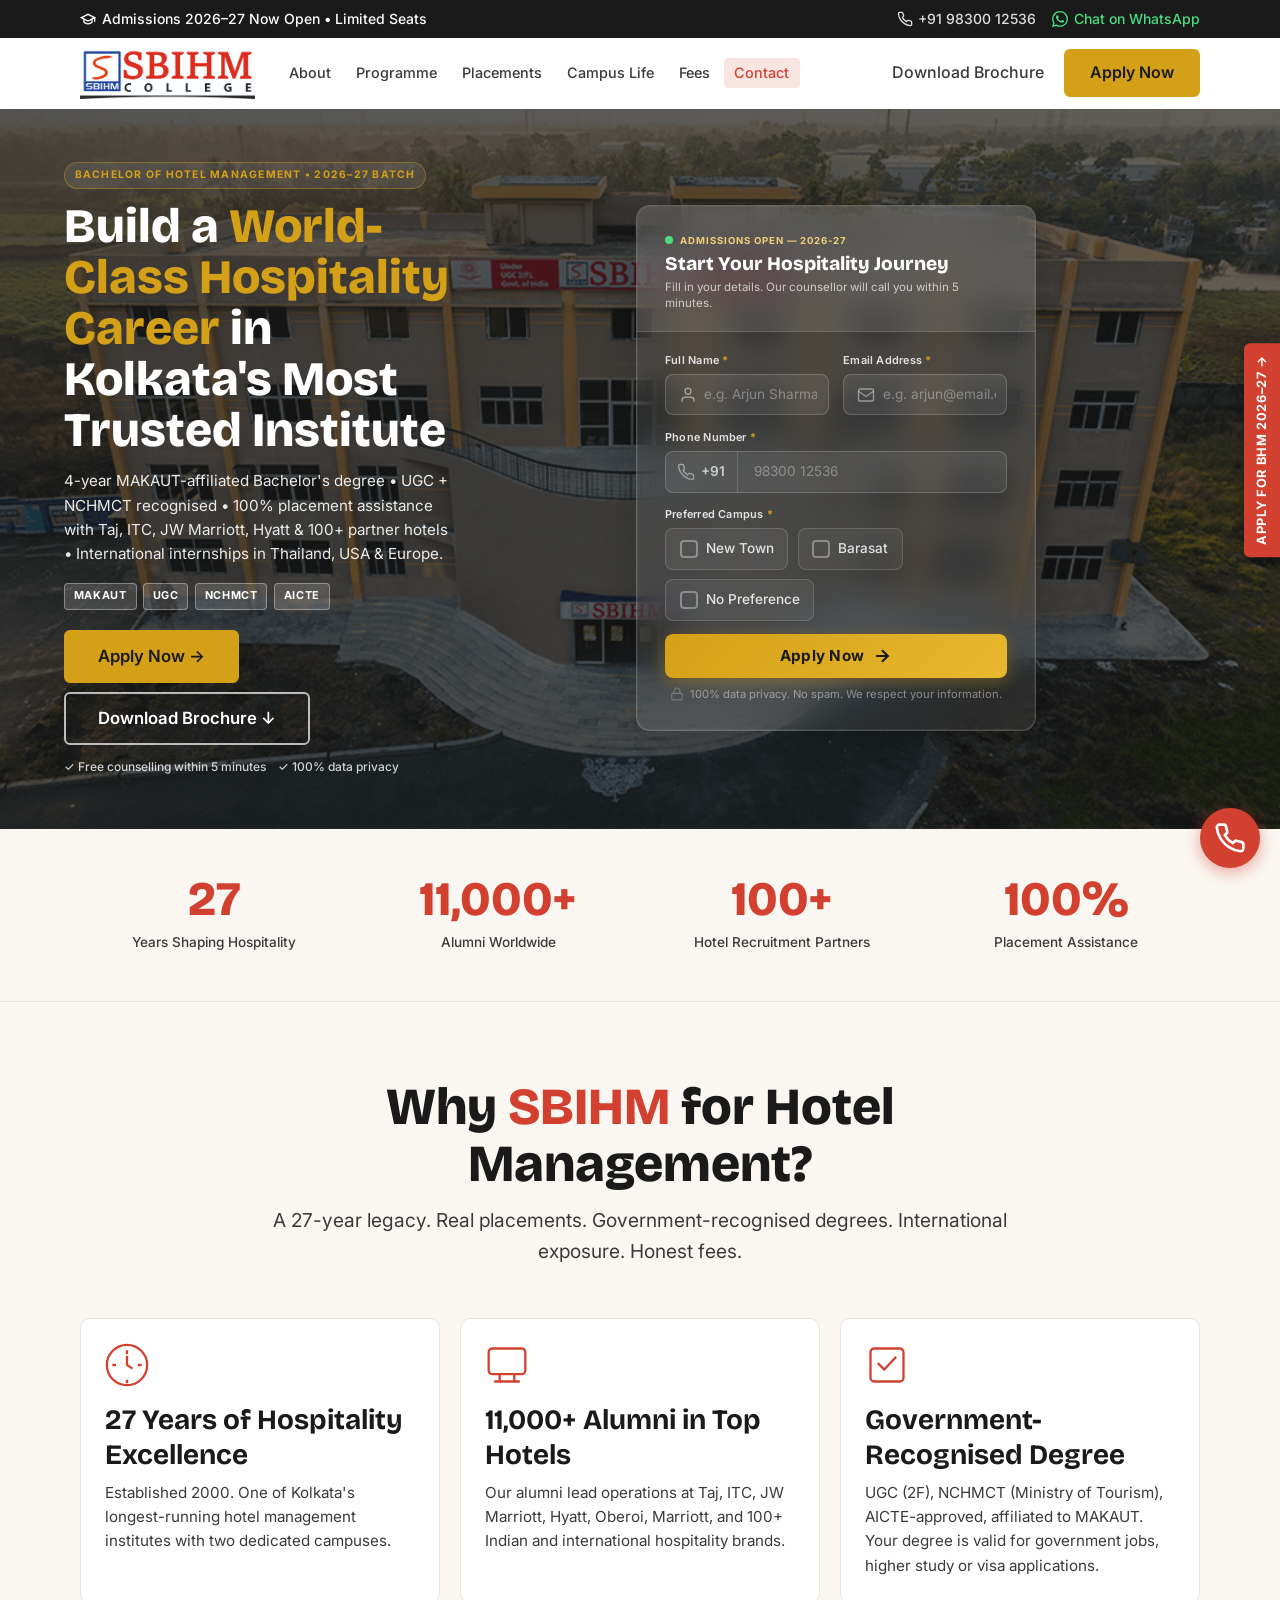
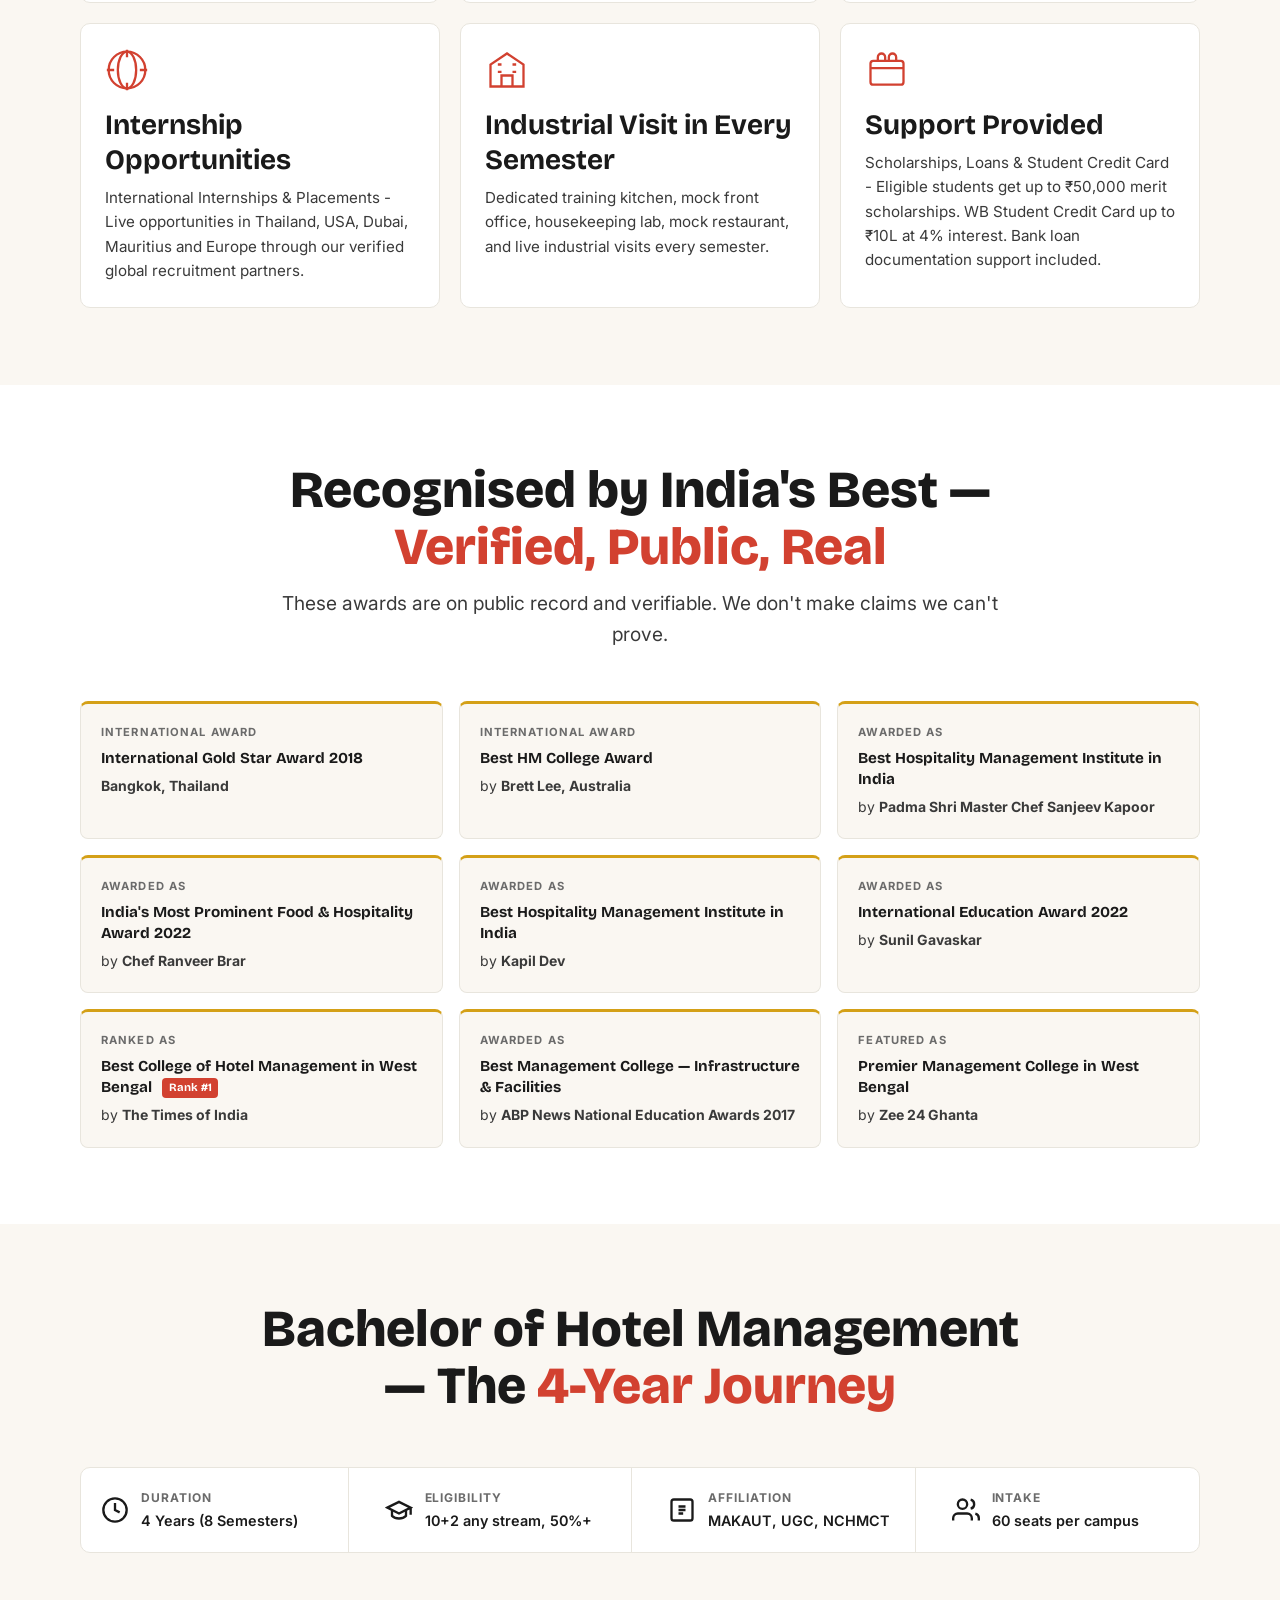
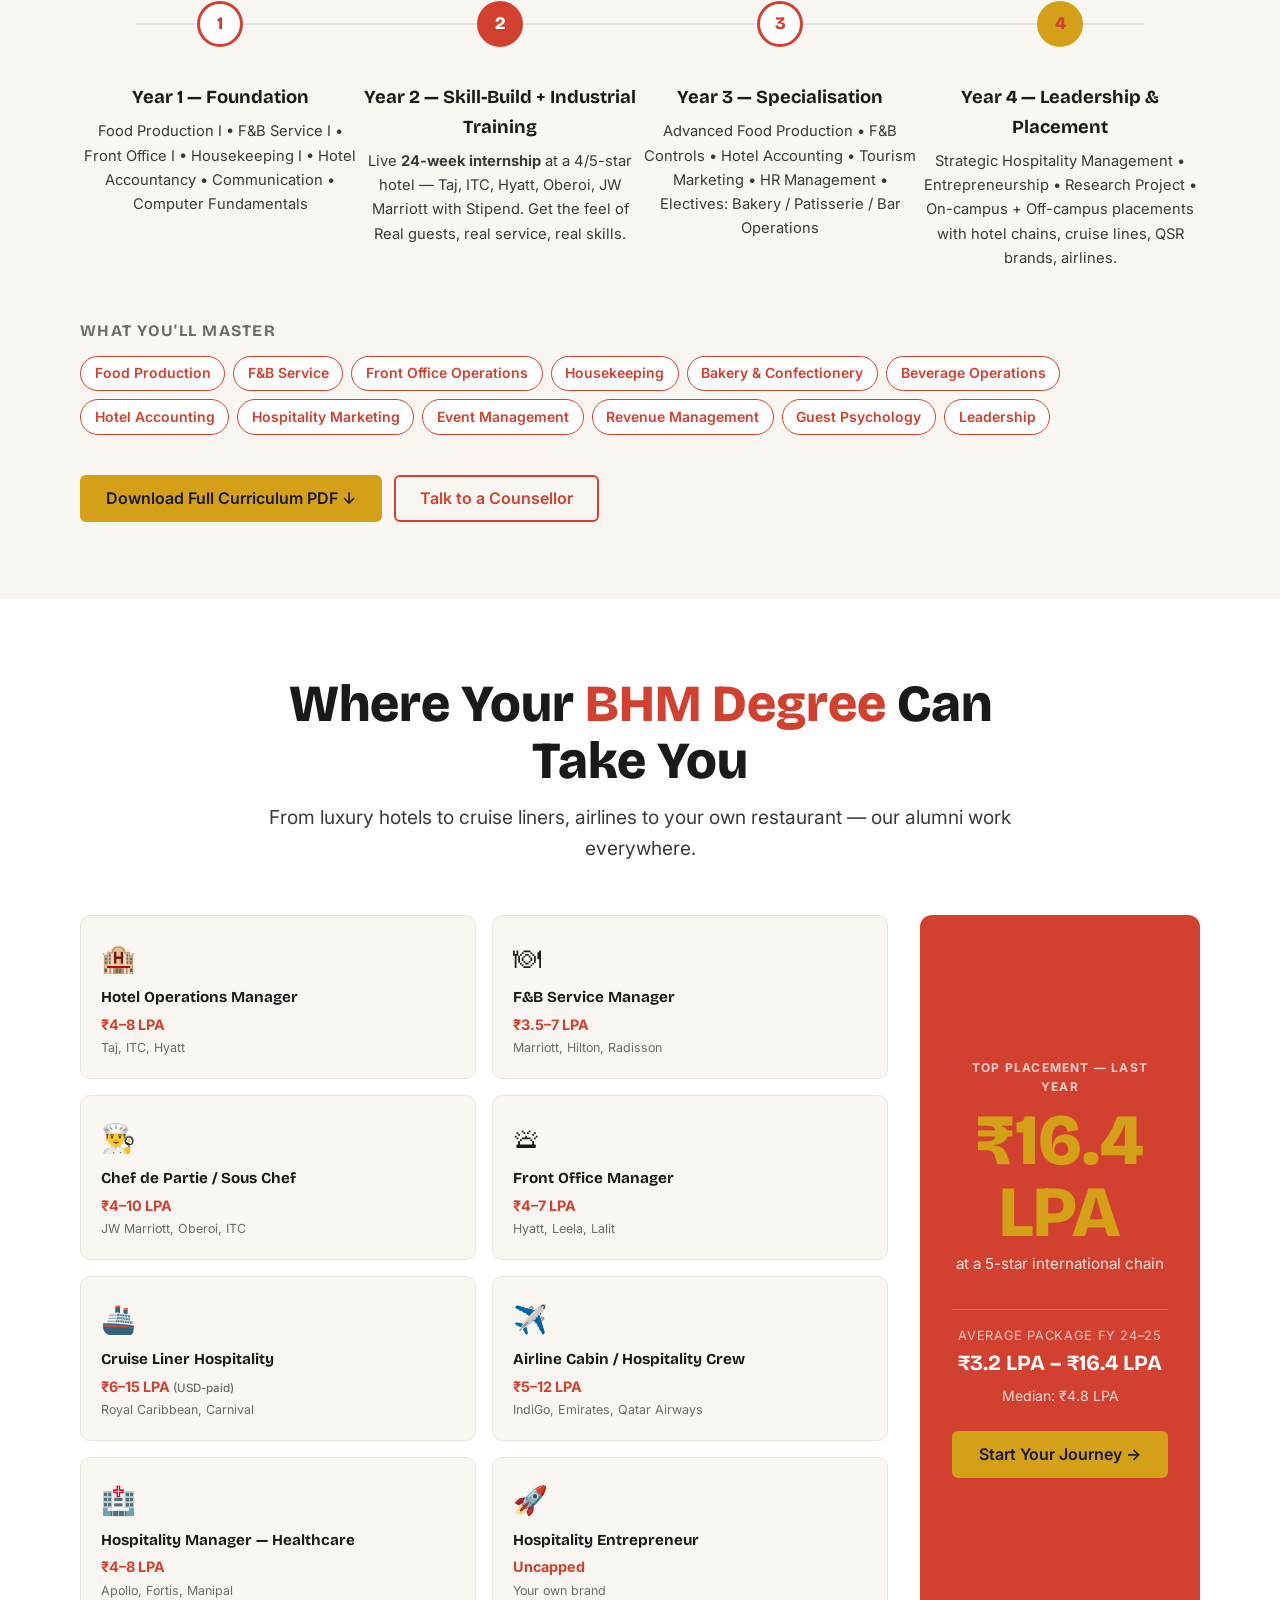
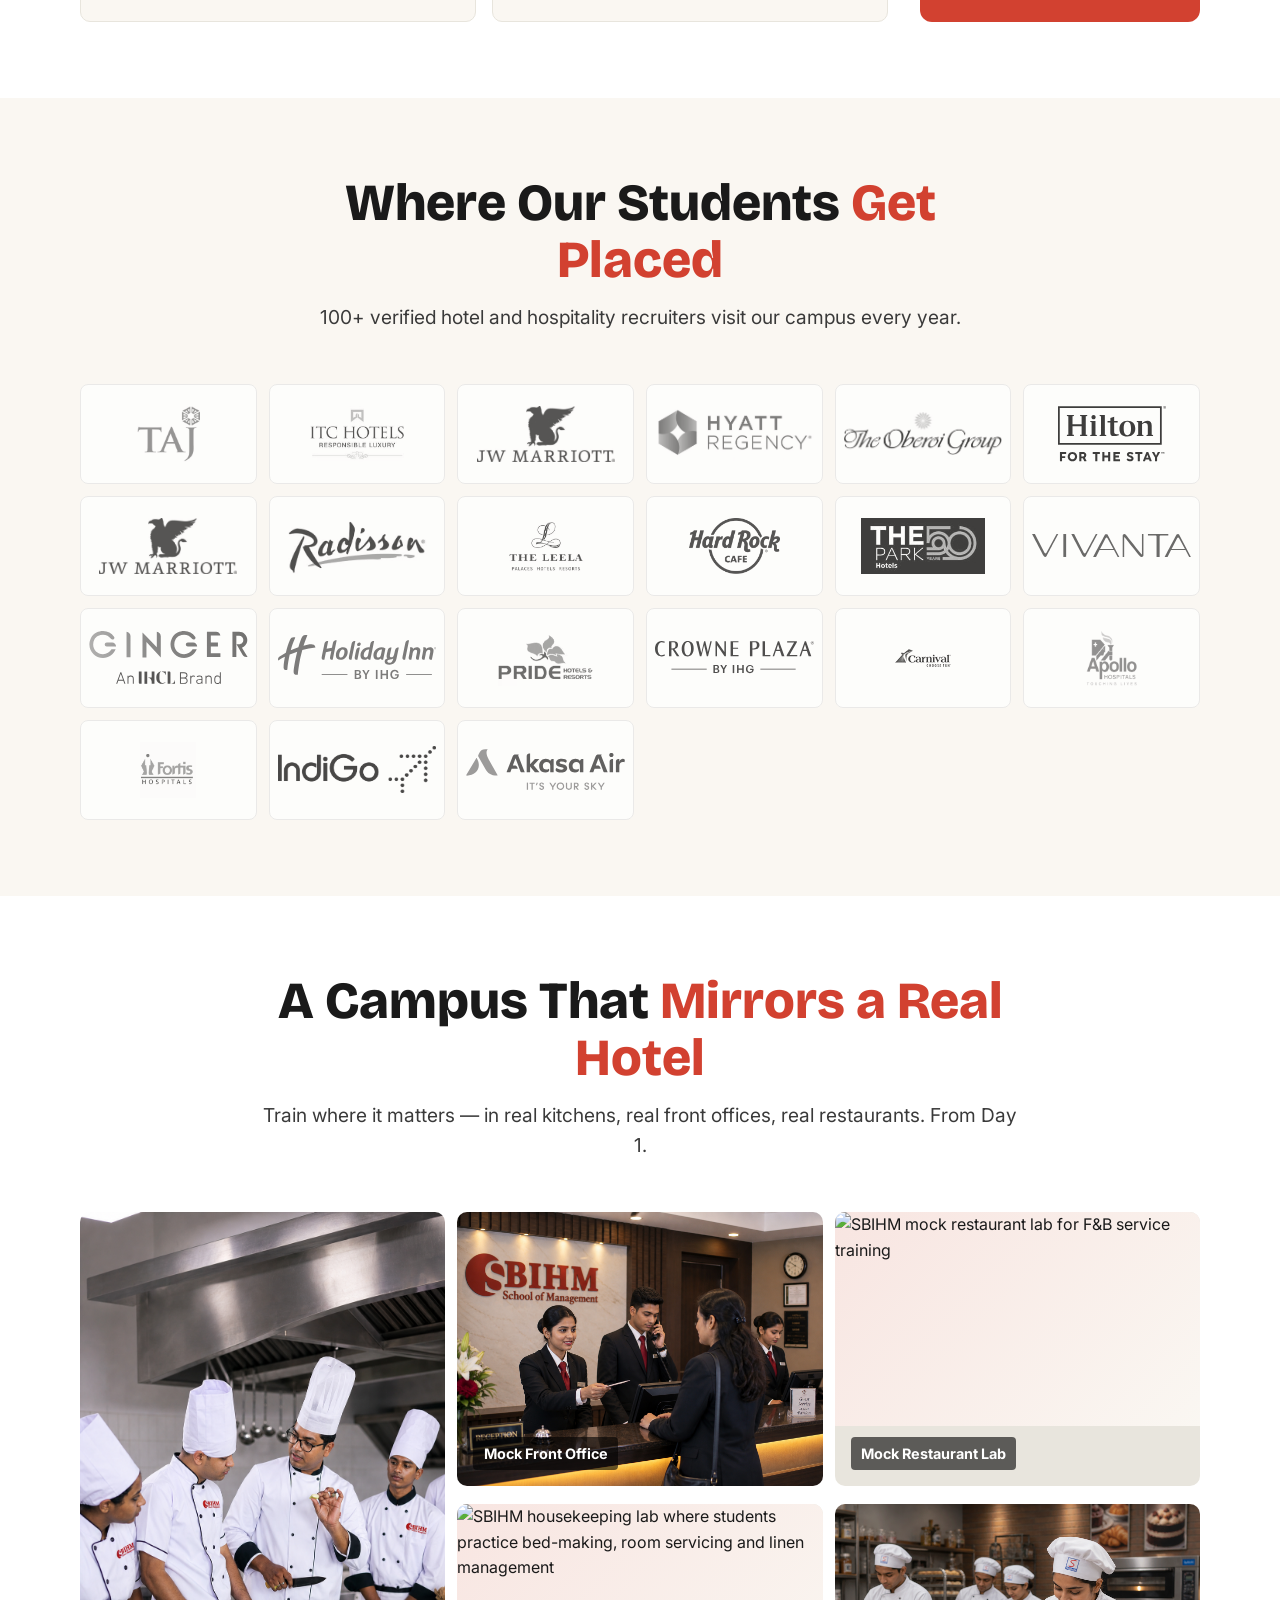
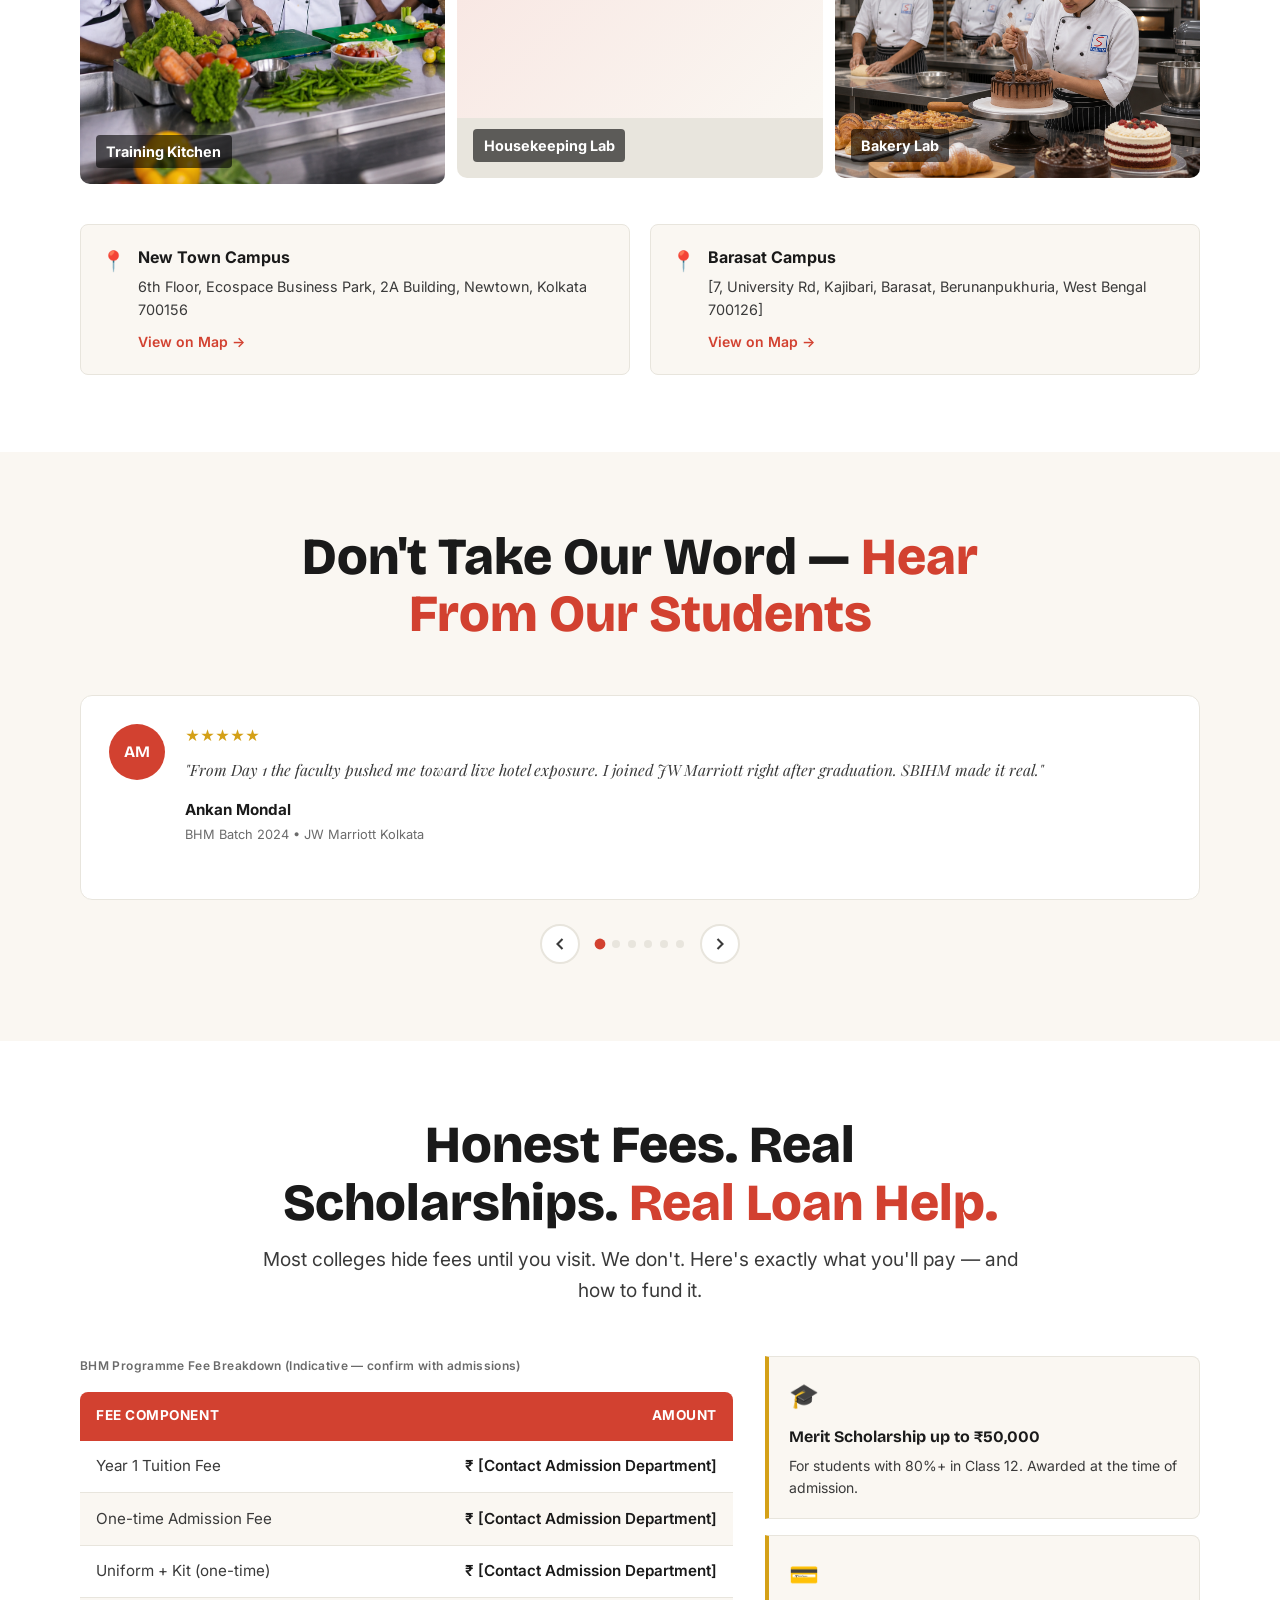
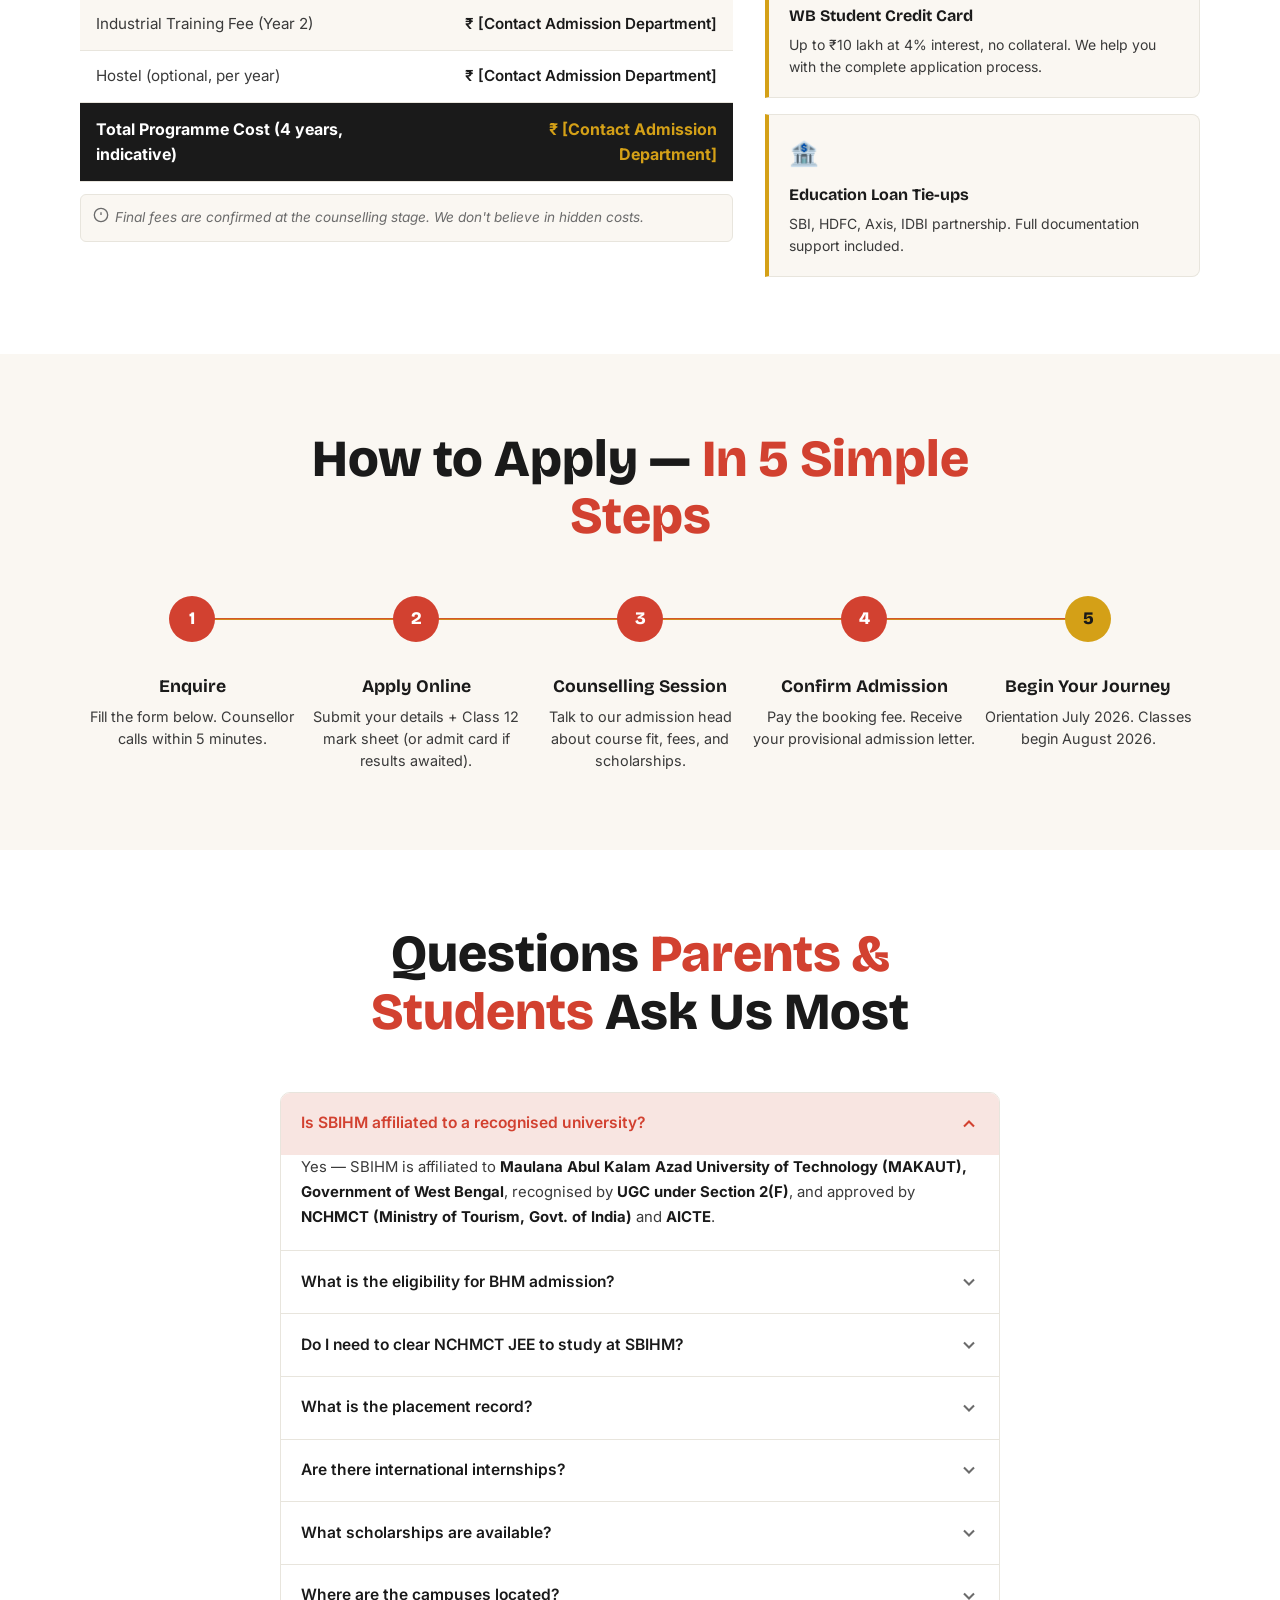
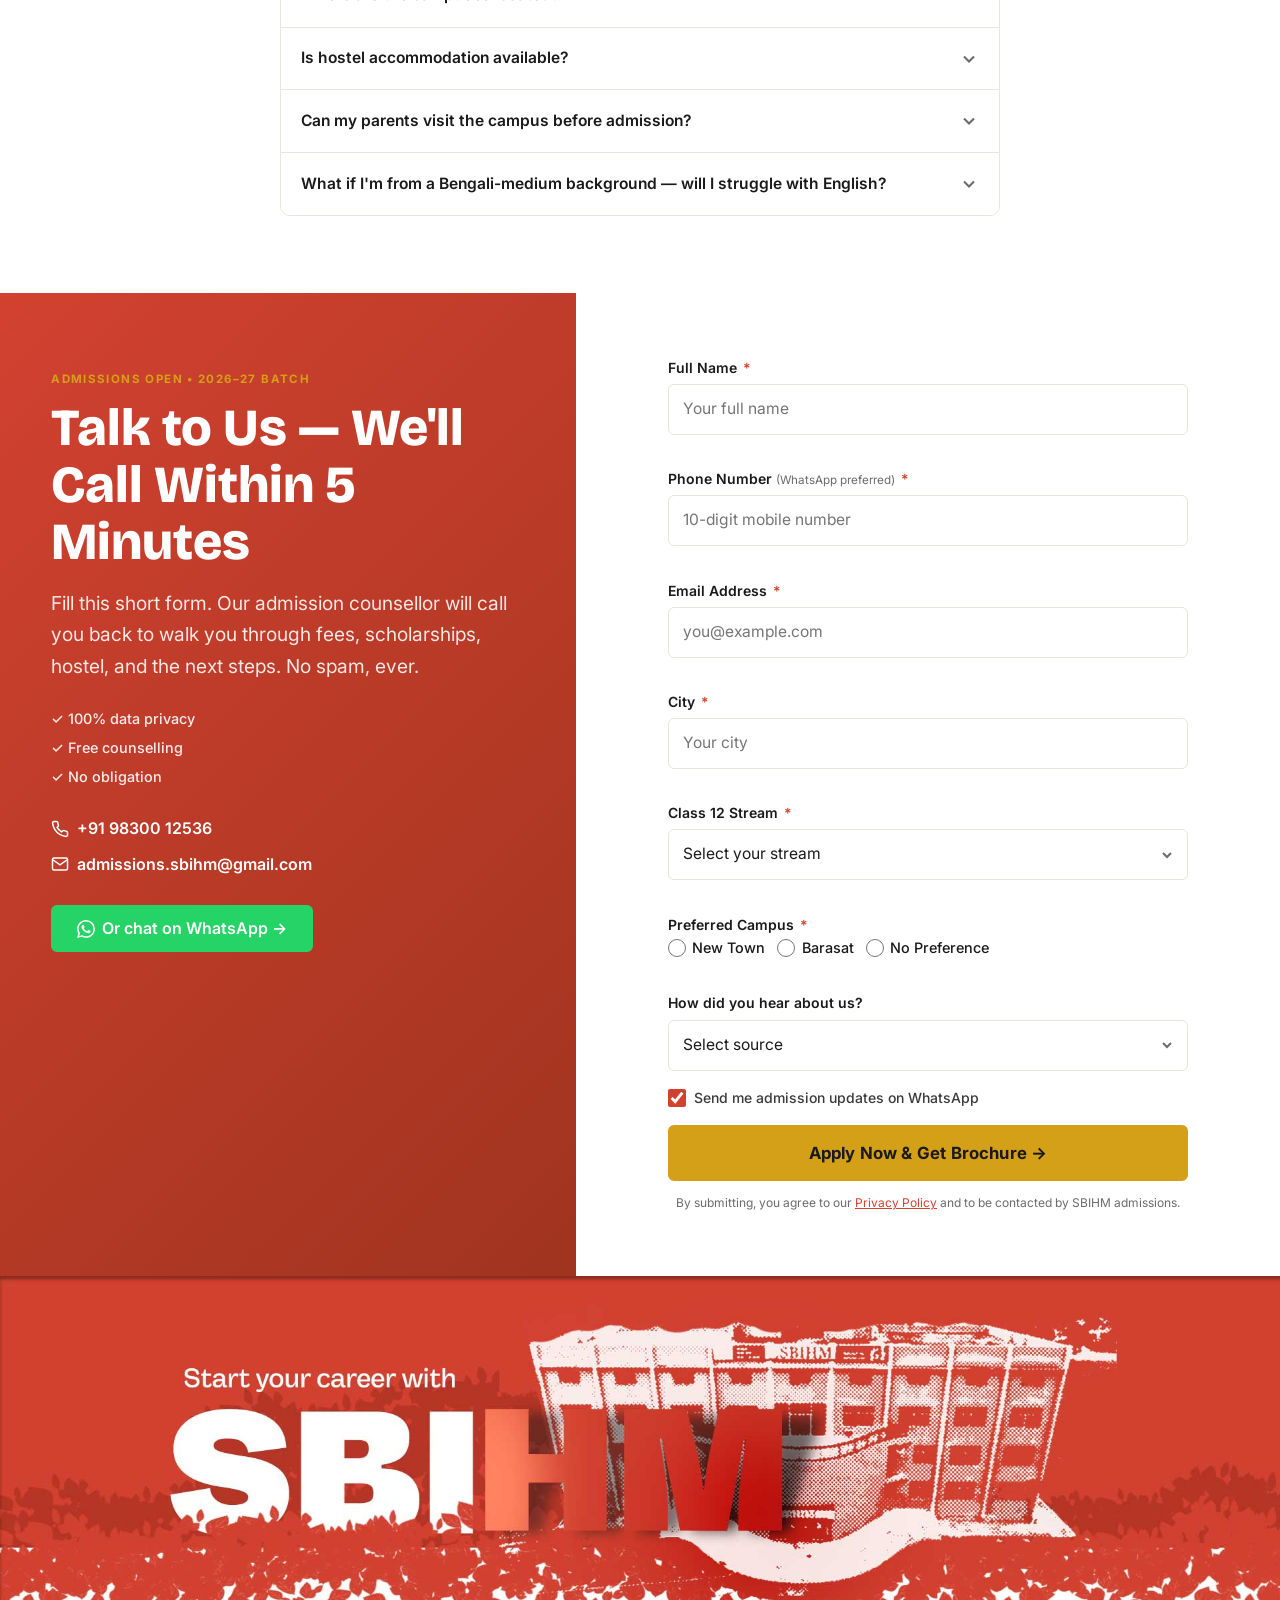
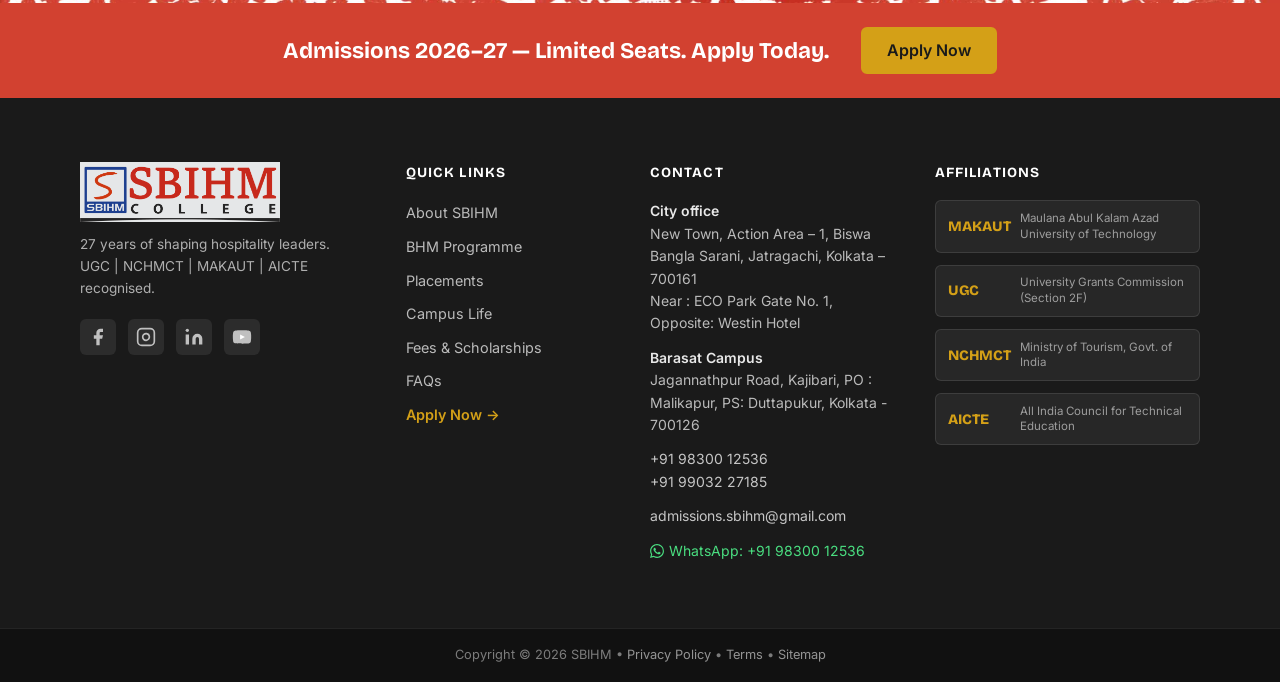
==== commit 2f964f46: "Footer banner added" ====
--- a/index.html
+++ b/index.html
@@ -381,7 +381,7 @@
                   <span class="hero-form__error" id="err-campus" role="alert" aria-live="polite"></span>
                 </div>
 
-                <!-- WhatsApp Opt-in -->
+                <!-- WhatsApp Opt-in
                 <div class="hero-form__group hero-form__group--whatsapp" id="field-whatsapp">
                   <label class="hero-form__checkbox-label hero-form__checkbox-label--whatsapp" for="hf-whatsapp">
                     <input type="checkbox" id="hf-whatsapp" name="whatsapp" value="yes" class="hero-form__checkbox"
@@ -396,7 +396,7 @@
                     </span>
                   </label>
                   <span class="hero-form__error" id="err-whatsapp" role="alert" aria-live="polite"></span>
-                </div>
+                </div> -->
 
                 <!-- Submit Button -->
                 <button type="submit" class="hero-form__submit" id="hf-submit-btn">
@@ -1613,6 +1613,11 @@
 
   <!-- ===== SECTION 17: Final CTA Banner + Footer ===== -->
 
+  <!-- Footer Banner Image -->
+  <div class="footer-banner">
+    <img src="assets/images/sbihm_FooterBanner_all.jpg.jpeg" alt="SBIHM Footer Banner" width="100%" loading="lazy">
+  </div>
+
   <!-- CTA Banner -->
   <div class="cta-banner" role="complementary" aria-label="Final call to action">
     <div class="cta-banner__inner">
@@ -1803,7 +1808,7 @@
   </div>
 
   <!-- ===== EXIT-INTENT MODAL ===== -->
-  <div class="modal modal--exit" id="exit-modal" role="dialog" aria-modal="true" aria-labelledby="exit-modal-title"
+  <!-- <div class="modal modal--exit" id="exit-modal" role="dialog" aria-modal="true" aria-labelledby="exit-modal-title"
     hidden>
     <div class="modal__backdrop" id="exit-modal-backdrop"></div>
     <div class="modal__panel">
@@ -1836,7 +1841,7 @@
         <button type="submit" class="btn btn--gold btn--full">Send Me the Career Guide →</button>
       </form>
     </div>
-  </div>
+  </div> -->
 
   <!-- ===== JSON-LD SCHEMA ===== -->
   <script type="application/ld+json">
--- a/styles.css
+++ b/styles.css
@@ -3289,6 +3289,18 @@
   }
 }
 
+/* ─── Footer Banner Image ─────────────────────────────────────────────────── */
+
+.footer-banner {
+  line-height: 0;
+}
+
+.footer-banner img {
+  display: block;
+  width: 100%;
+  height: auto;
+}
+
 /* ─── 23. CTA Banner ──────────────────────────────────────────────────────── */
 
 .cta-banner {
